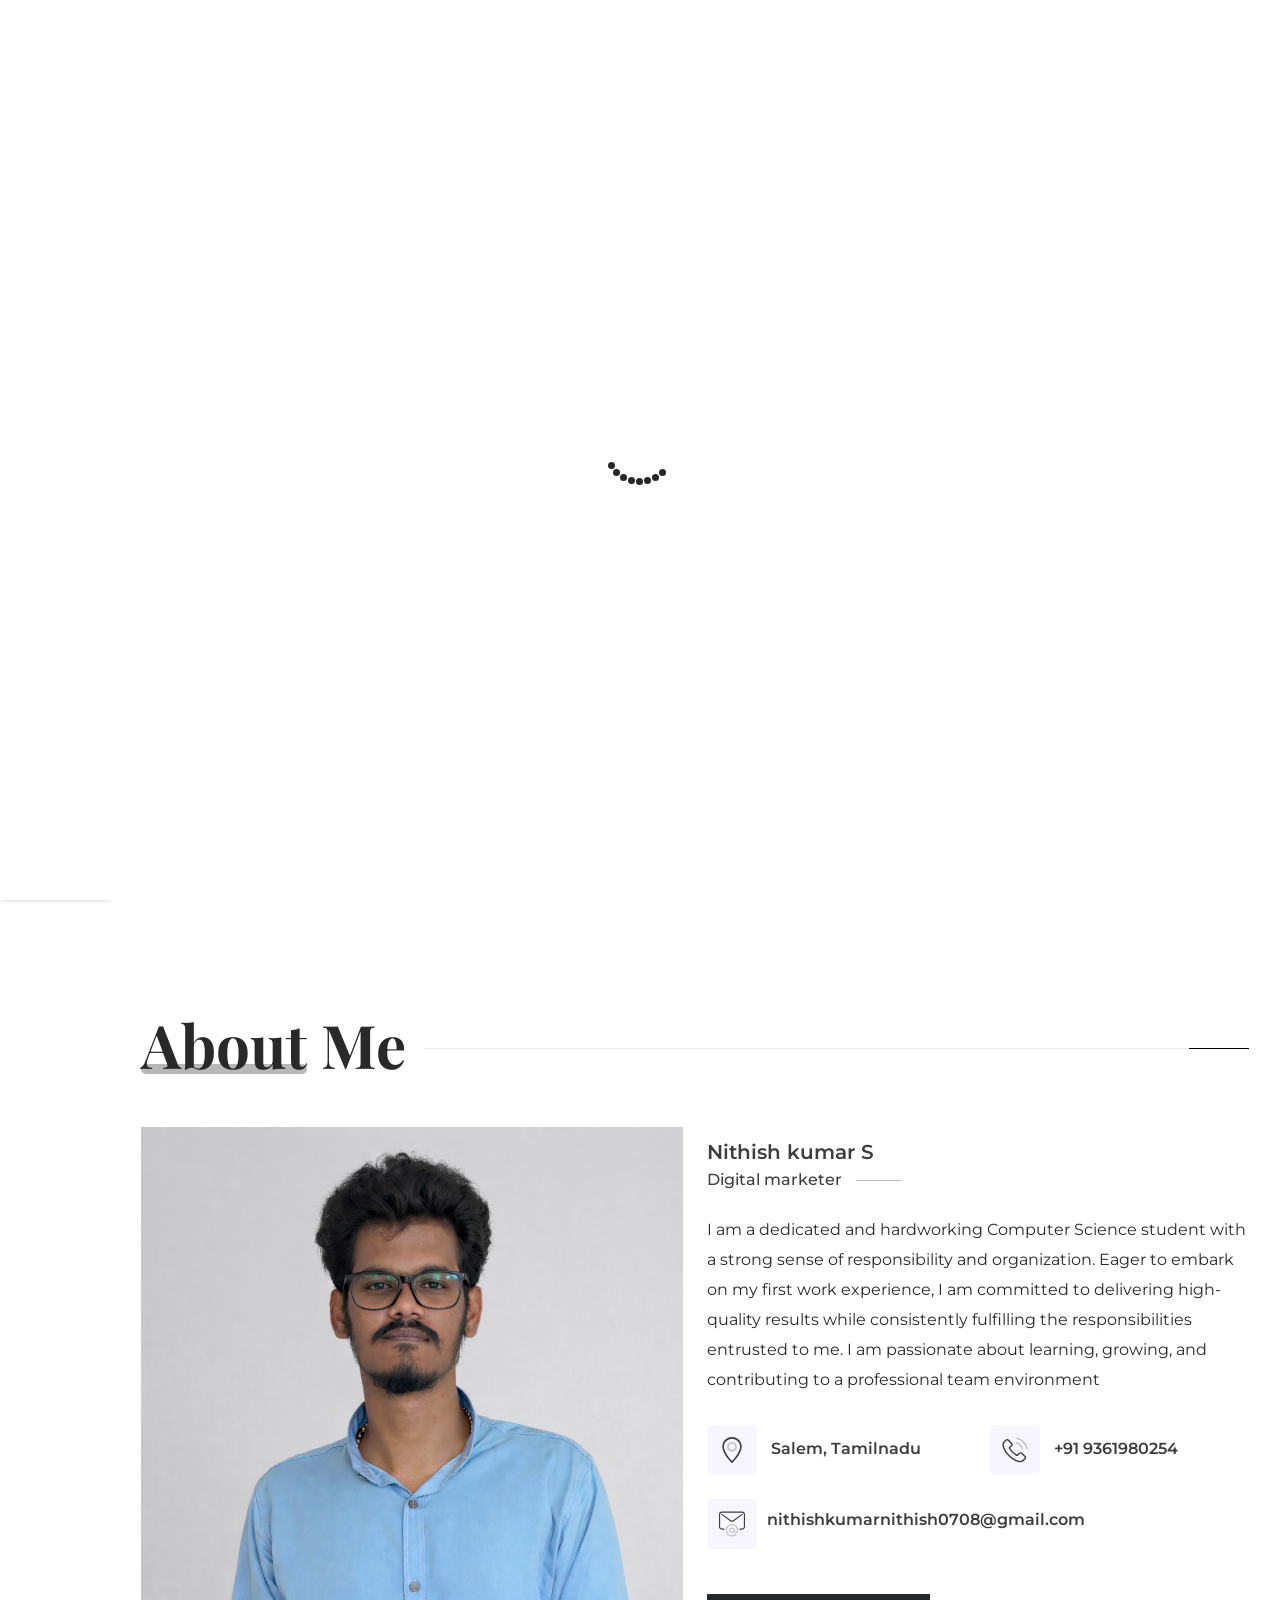
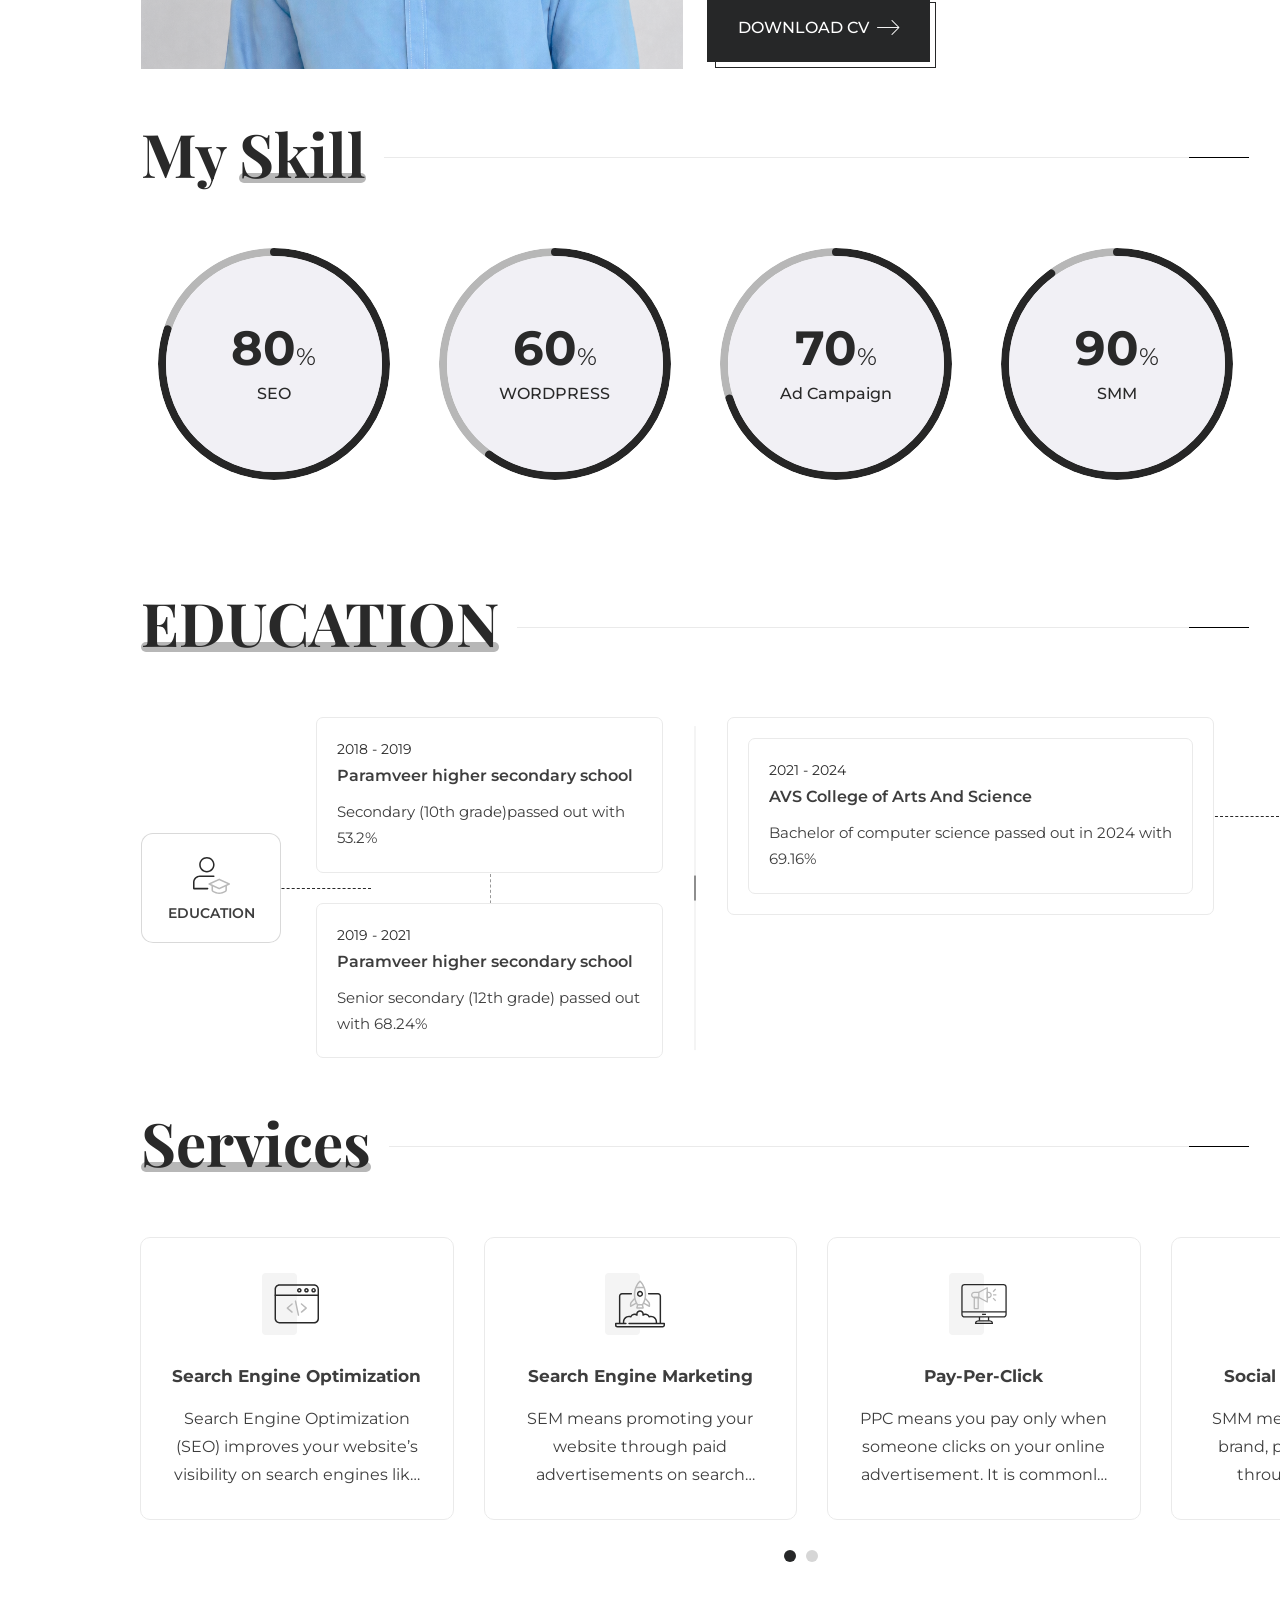
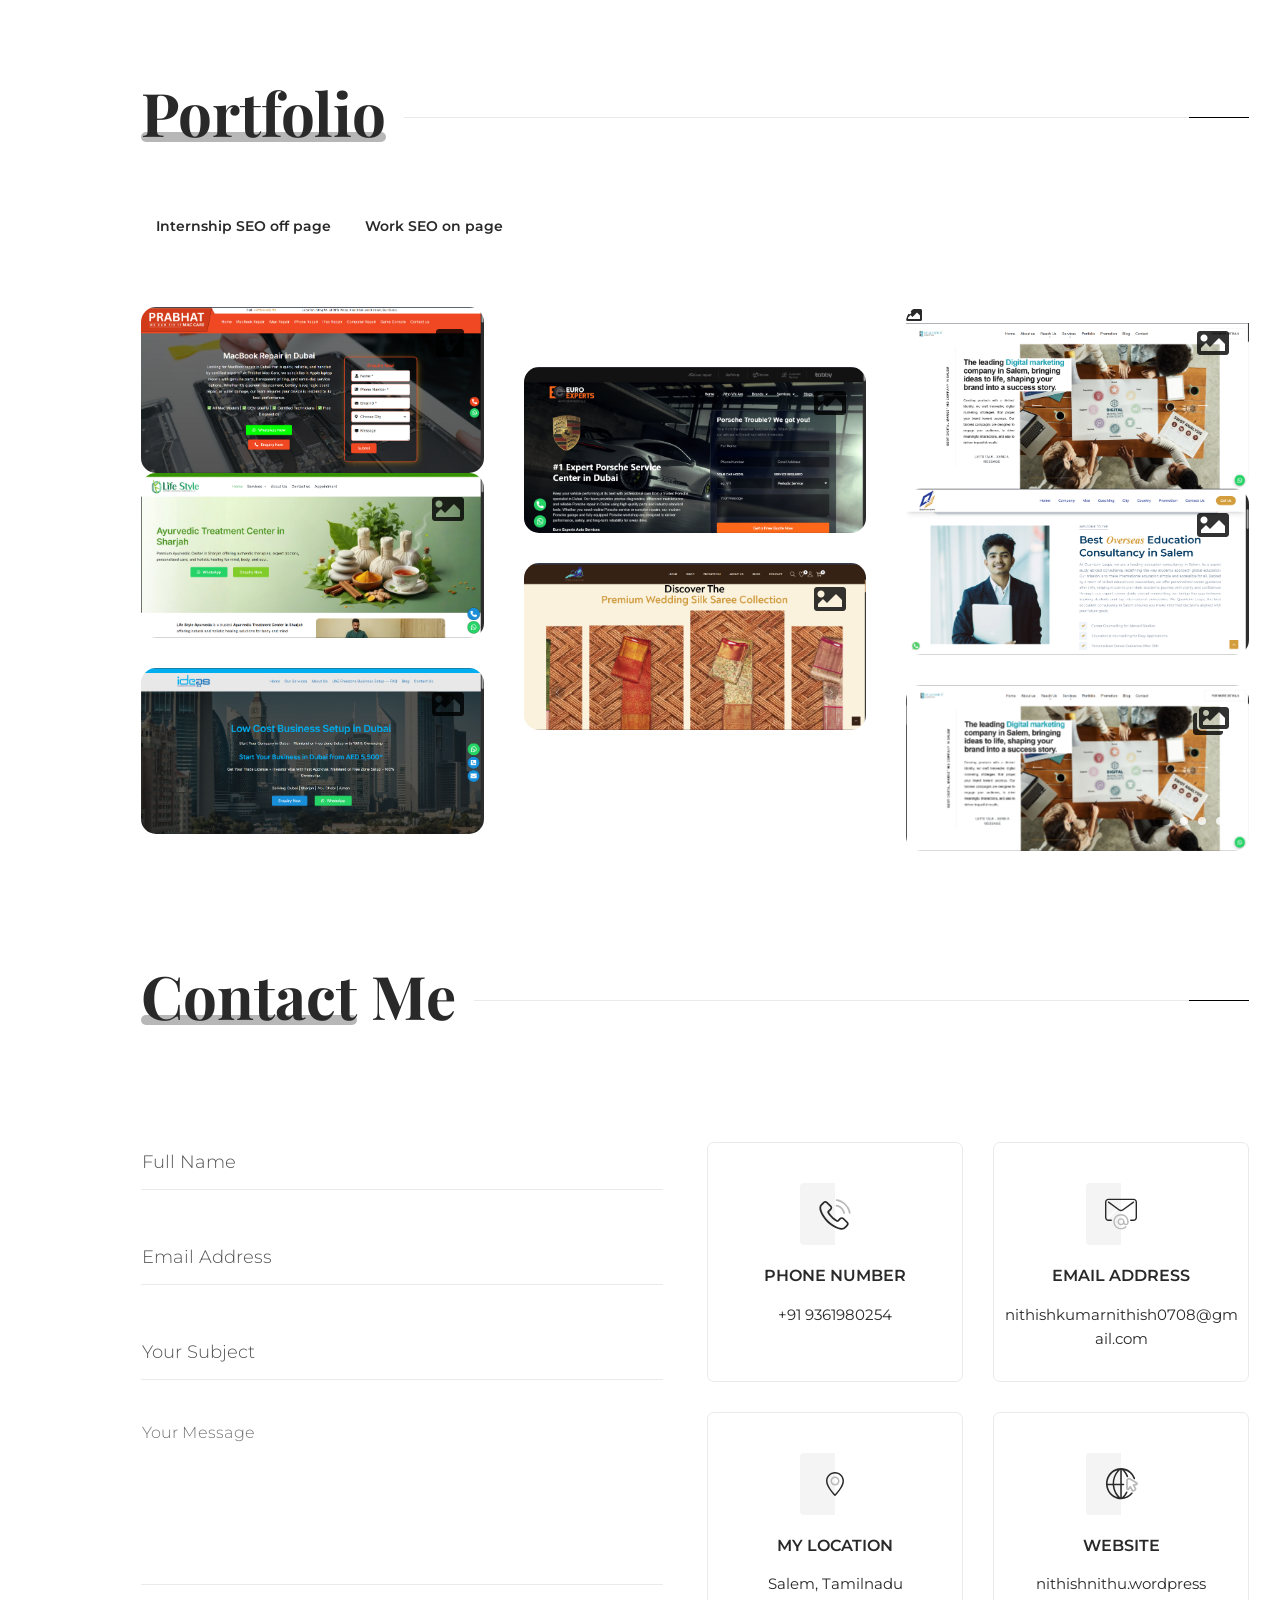
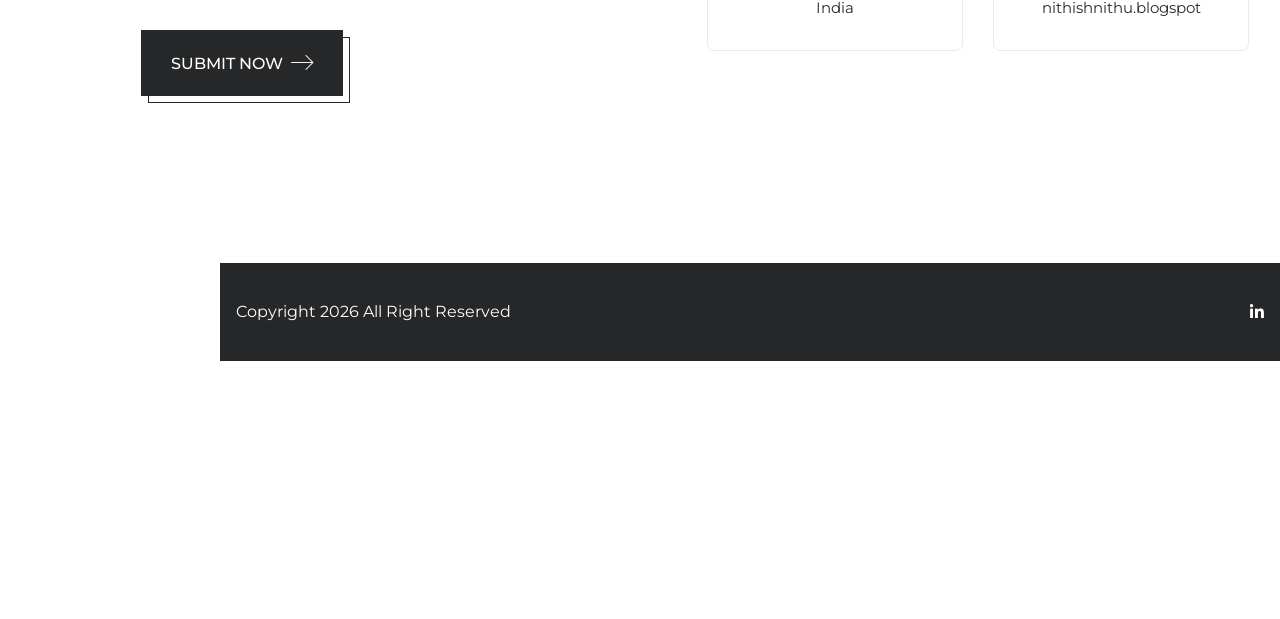
==== index.html @ 8de16a08 "Update index.html" ====
<!DOCTYPE html>
<html lang="en">

<!-- Mirrored from html.themestransmit.com/devboy/index.html by HTTrack Website Copier/3.x [XR&CO'2014], Tue, 31 Mar 2026 08:21:35 GMT -->
<head>
	<!-- Meta Information -->
	<meta charset="utf-8" />

	<meta name="robots" content="index, follow" />

	<meta name="viewport" content="width=device-width, initial-scale=1.0" />

	<meta name="keywords" content="digital marketer, SEO specialist, freelance digital marketing, search engine optimization, SEO expert India, website ranking, Google SEO, keyword research, on-page SEO, off-page SEO, technical SEO, content marketing, social media marketing, PPC ads, online marketing services" />

	<meta name="description" content="Nithish Kumar is a professional digital marketer and SEO specialist helping businesses grow online with effective SEO strategies, keyword research, content marketing, and performance-driven digital campaigns." />
	
	<meta name="author" content="ThemeArray" />

	<!-- Site Title -->
	<title>Nithish Kumar -Portfolio </title>

	<!-- google Font -->
	<link rel="preconnect" href="https://fonts.googleapis.com/" />
	<link rel="preconnect" href="https://fonts.gstatic.com/" crossorigin />
	<link href="https://fonts.googleapis.com/css2?family=Montserrat:wght@400;500;600;700;800;900&amp;family=Playfair+Display:wght@500;600;700&amp;display=swap" rel="stylesheet" />

	<!-- favicon -->
	<link rel="shortcut icon" href="assets/images/favicon.html" />

	<!-- Bootstrap v5.0.2-->
	<link rel="stylesheet" href="assets/css/bootstrap.min.css" />
	<!-- Fontawesome v5.15.3   -->
	<link rel="stylesheet" href="assets/css/fontawesome.min.css" />
	<link rel="stylesheet" href="assets/css/template-icons.css" />
	<!-- Animated Headline -->
	<link rel="stylesheet" href="assets/css/animatedheadline.css" />
	<!-- Simplebar -->
	<link rel="stylesheet" href="assets/css/simplebar.css" />
	<!-- Owl Carousel v2.3.4 -->
	<link rel="stylesheet" href="assets/css/owl.theme.default.min.css" />
	<link rel="stylesheet" href="assets/css/owl.carousel.min.css" />
	<!-- Magnific Popup -->
	<link rel="stylesheet" href="assets/css/magnific-popup.css" />
	<!-- Slick Slider -->
	<link rel="stylesheet" href="assets/css/slick.css" />
	<!-- Main Style Sheet -->
	<link rel="stylesheet" href="assets/css/style.css" />

	<style>
	.service-item {
    position: relative;
    padding: 25px;
    border-radius: 10px;
    overflow: hidden;
}

/* Common line style */
.service-item .line {
    position: absolute;
    background: #000; /* change color if needed */
}

/* Top line */
.service-item .line.top {
    top: 0;
    left: 0;
    height: 2px;
    width: 0;
}

/* Right line */
.service-item .line.right {
    top: 0;
    right: 0;
    width: 2px;
    height: 0;
}

/* Bottom line */
.service-item .line.bottom {
    bottom: 0;
    right: 0;
    height: 2px;
    width: 0;
}

/* Left line */
.service-item .line.left {
    bottom: 0;
    left: 0;
    width: 2px;
    height: 0;
}

.service-item:hover .line {
    background: #ff0000;
}
/* HOVER ANIMATION */
.service-item:hover .top {
    animation: drawTop 0.4s forwards;
}
.service-item:hover .right {
    animation: drawRight 0.4s 0.4s forwards;
}
.service-item:hover .bottom {
    animation: drawBottom 0.4s 0.8s forwards;
}
.service-item:hover .left {
    animation: drawLeft 0.4s 1.2s forwards;
}

/* Keyframes */
@keyframes drawTop {
    to { width: 100%; }
}
@keyframes drawRight {
    to { height: 100%; }
}
@keyframes drawBottom {
    to { width: 100%; }
}
@keyframes drawLeft {
    to { height: 100%; }
}
	</style>
</head>

<body>
	<!--~~~~~~~~~~~~~~~~~~~~~~~~~~~~~~~~~~~~~~~
	Preloader Start
	~~~~~~~~~~~~~~~~~~~~~~~~~~~~~~~~~~~~~~~~-->
	<div class="preloader">
		<div class="preloader-inner">
			<div></div><div></div><div></div><div></div><div></div><div></div><div></div><div></div>
		</div>
	</div>
	<!--~~./ Preloader End ~~-->

	

	<header class="site-header navbar-collapse-toggle" id="navbar">
		<div class="nav-brand">
			<a href="index.html">NK</a>
		</div>
		<!-- /.navbar-brand -->
		<div class="menu nav" data-simplebar>
			<ul class="list-unstyled" id="nav">
				<li>
					<a href="#home" class="nav-link active">
						<svg viewBox="0 0 24 24" fill="#262626">
							<path d="M23.4 10.392C23.3993 10.3914 23.3987 10.3907 23.3982 10.3902L13.6081 0.600404C13.1908 0.182923 12.636 -0.046875 12.0458 -0.046875C11.4557 -0.046875 10.9009 0.182923 10.4834 0.600404L0.69839 10.3852C0.695094 10.3885 0.691615 10.392 0.688502 10.3953C-0.168433 11.2572 -0.166968 12.6555 0.692714 13.5152C1.08548 13.9082 1.60403 14.1356 2.15866 14.1596C2.18136 14.1618 2.20407 14.1629 2.22696 14.1629H2.61697V21.3674C2.61697 22.7932 3.77713 23.9532 5.20298 23.9532H9.03318C9.42155 23.9532 9.73631 23.6382 9.73631 23.25V17.6016C9.73631 16.951 10.2657 16.4218 10.9162 16.4218H13.1754C13.826 16.4218 14.3552 16.951 14.3552 17.6016V23.25C14.3552 23.6382 14.6699 23.9532 15.0583 23.9532H18.8885C20.3145 23.9532 21.4745 22.7932 21.4745 21.3674V14.1629H21.8363C22.4263 14.1629 22.9811 13.9331 23.3987 13.5154C24.2593 12.6544 24.2597 11.2535 23.4 10.392V10.392ZM22.4043 12.5211C22.2525 12.6729 22.0507 12.7566 21.8363 12.7566H20.7714C20.383 12.7566 20.0682 13.0714 20.0682 13.4597V21.3674C20.0682 22.0177 19.5391 22.5469 18.8885 22.5469H15.7614V17.6016C15.7614 16.1758 14.6014 15.0156 13.1754 15.0156H10.9162C9.49021 15.0156 8.33006 16.1758 8.33006 17.6016V22.5469H5.20298C4.55258 22.5469 4.02322 22.0177 4.02322 21.3674V13.4597C4.02322 13.0714 3.70847 12.7566 3.3201 12.7566H2.27347C2.26248 12.7559 2.25168 12.7553 2.24051 12.7552C2.03103 12.7515 1.83456 12.6684 1.68734 12.521C1.37423 12.2079 1.37423 11.6983 1.68734 11.385C1.68753 11.385 1.68753 11.3848 1.68771 11.3846L1.68826 11.3841L11.478 1.59467C11.6296 1.44287 11.8312 1.35938 12.0458 1.35938C12.2602 1.35938 12.4618 1.44287 12.6136 1.59467L22.4012 11.382C22.4027 11.3835 22.4043 11.385 22.4058 11.3864C22.7172 11.7001 22.7167 12.2086 22.4043 12.5211V12.5211Z"/>
						</svg>							
						HOME
					</a>
				</li>
				<li>
					<a href="#about" class="nav-link">
						<svg viewBox="0 0 22 24" fill="#262626">
							<path d="M10.9131 12.9319C10.9379 12.9319 10.9628 12.9319 10.9926 12.9319C11.0026 12.9319 11.0125 12.9319 11.0224 12.9319C11.0373 12.9319 11.0572 12.9319 11.0721 12.9319C12.5283 12.907 13.7062 12.3951 14.576 11.416C16.4894 9.25906 16.1713 5.5614 16.1365 5.20853C16.0123 2.55954 14.7599 1.29219 13.7261 0.700766C12.9558 0.258439 12.0562 0.0198799 11.0523 0H11.0175C11.0125 0 11.0026 0 10.9976 0H10.9678C10.4161 0 9.33264 0.0894595 8.29392 0.680886C7.25022 1.27231 5.97791 2.53966 5.85366 5.20853C5.81887 5.5614 5.50079 9.25906 7.41423 11.416C8.27901 12.3951 9.45689 12.907 10.9131 12.9319ZM7.18064 5.33278C7.18064 5.31787 7.18561 5.30296 7.18561 5.29302C7.34962 1.72955 9.87934 1.34686 10.9628 1.34686H10.9827C10.9926 1.34686 11.0075 1.34686 11.0224 1.34686C12.3643 1.37668 14.6455 1.92338 14.7996 5.29302C14.7996 5.30793 14.7996 5.32284 14.8046 5.33278C14.8096 5.36757 15.1575 8.74715 13.577 10.5264C12.9508 11.2321 12.1158 11.58 11.0175 11.59C11.0075 11.59 11.0026 11.59 10.9926 11.59C10.9827 11.59 10.9777 11.59 10.9678 11.59C9.87437 11.58 9.03444 11.2321 8.4132 10.5264C6.83772 8.75709 7.17567 5.3626 7.18064 5.33278Z" />
							<path d="M21.206 19.0649C21.206 19.0599 21.206 19.0549 21.206 19.0499C21.206 19.0102 21.201 18.9704 21.201 18.9257C21.1712 17.9416 21.1066 15.6405 18.9496 14.905C18.9347 14.9 18.9148 14.895 18.8999 14.8901C16.6585 14.3185 14.7947 13.0263 14.7749 13.0114C14.4717 12.7977 14.0542 12.8723 13.8405 13.1754C13.6268 13.4786 13.7013 13.8961 14.0045 14.1098C14.089 14.1694 16.0671 15.5461 18.5421 16.1823C19.7001 16.5948 19.8293 17.8323 19.8641 18.9655C19.8641 19.0102 19.8641 19.0499 19.8691 19.0897C19.8741 19.537 19.8442 20.2278 19.7647 20.6254C18.9596 21.0827 15.8036 22.6631 11.0026 22.6631C6.22153 22.6631 3.04572 21.0777 2.23561 20.6205C2.15609 20.2229 2.1213 19.532 2.13124 19.0847C2.13124 19.045 2.13621 19.0052 2.13621 18.9605C2.171 17.8273 2.30022 16.5898 3.45823 16.1773C5.93327 15.5411 7.91132 14.1595 7.99581 14.1048C8.29898 13.8911 8.37353 13.4736 8.15982 13.1705C7.94611 12.8673 7.52864 12.7927 7.22547 13.0065C7.20559 13.0214 5.35179 14.3136 3.10039 14.8851C3.08051 14.8901 3.0656 14.895 3.05069 14.9C0.893721 15.6405 0.829111 17.9416 0.799291 18.9207C0.799291 18.9655 0.799291 19.0052 0.794321 19.045C0.794321 19.0499 0.794321 19.0549 0.794321 19.0599C0.789351 19.3183 0.784382 20.6453 1.04779 21.3113C1.09749 21.4405 1.18695 21.5498 1.30623 21.6244C1.45533 21.7238 5.02874 24 11.0076 24C16.9865 24 20.5599 21.7188 20.709 21.6244C20.8233 21.5498 20.9177 21.4405 20.9674 21.3113C21.2159 20.6503 21.211 19.3233 21.206 19.0649Z" />
						</svg>
						ABOUT ME
					</a>
				</li>
				<li>
					<a href="#resume" class="nav-link">
						<svg viewBox="0 0 21 21" fill="#262626">
							<path d="M0 0V21H21V0H0ZM19.7695 1.23047V4.92581H1.23047V1.23047H19.7695ZM1.23047 19.7695V6.15628H19.7695V19.7695H1.23047Z" />
							<path d="M2.46237 2.46292H3.69378V3.69338H2.46237V2.46292Z" />
							<path d="M4.92525 2.46292H6.1567V3.69338H4.92525V2.46292Z" />
							<path d="M7.38833 2.46292H8.61978V3.69338H7.38833V2.46292Z" />
							<path d="M7.98303 12.0081C8.49516 11.5196 8.8152 10.8314 8.8152 10.0695C8.8152 8.59131 7.61266 7.38877 6.1345 7.38877C4.65634 7.38877 3.4538 8.59135 3.4538 10.0695C3.4538 10.8314 3.77385 11.5196 4.28597 12.0081C3.15189 12.6535 2.38534 13.8733 2.38534 15.2689V18.5371H9.88362V15.2689C9.88366 13.8733 9.11712 12.6535 7.98303 12.0081ZM4.68427 10.0694C4.68427 9.26975 5.33482 8.6192 6.1345 8.6192C6.93418 8.6192 7.58473 9.26979 7.58473 10.0694C7.58473 10.8691 6.93418 11.5197 6.1345 11.5197C5.33482 11.5197 4.68427 10.8691 4.68427 10.0694ZM8.65319 17.3066H3.61581V15.2688C3.61581 13.88 4.74571 12.7501 6.1345 12.7501C7.52329 12.7501 8.65315 13.88 8.65315 15.2688L8.65319 17.3066Z" />
							<path d="M11.1157 8.65335H18.5375V9.88382H11.1157V8.65335Z" />
							<path d="M11.1157 11.1162H18.5375V12.3467H11.1157V11.1162Z" />
							<path d="M11.1157 13.5791H18.5375V14.8096H11.1157V13.5791Z" />
							<path d="M11.1157 16.0421H18.5375V17.2725H11.1157V16.0421Z" />
						</svg>							
						EDUCATION
					</a>
				</li>
				<li>
					<a href="#service" class="nav-link">
						<svg viewBox="0 0 23 21" fill="#262626">
							<path d="M22.3304 3.08807C22.329 3.08807 22.3276 3.08789 22.3262 3.08789H16.2168V2.41406C16.2168 1.29944 15.3099 0.392578 14.1953 0.392578H8.80469C7.69006 0.392578 6.7832 1.29944 6.7832 2.41406V3.08789H0.673828C0.29866 3.08789 0 3.39532 0 3.76172V18.5859C0 19.7006 0.90686 20.6074 2.02148 20.6074H20.9785C22.0931 20.6074 23 19.7006 23 18.5859V3.77593C23 3.77505 23 3.77418 23 3.7733C22.9742 3.33075 22.702 3.09052 22.3304 3.08807V3.08807ZM8.13086 2.41406C8.13086 2.04258 8.4332 1.74023 8.80469 1.74023H14.1953C14.5668 1.74023 14.8691 2.04258 14.8691 2.41406V3.08789H8.13086V2.41406ZM21.3912 4.43555L19.2987 10.713C19.2069 10.9887 18.95 11.1738 18.6596 11.1738H14.8691V10.5C14.8691 10.1278 14.5675 9.82617 14.1953 9.82617H8.80469C8.4325 9.82617 8.13086 10.1278 8.13086 10.5V11.1738H4.3404C4.04999 11.1738 3.79309 10.9887 3.70132 10.713L1.60876 4.43555H21.3912ZM13.5215 11.1738V12.5215H9.47852V11.1738H13.5215ZM21.6523 18.5859C21.6523 18.9574 21.35 19.2598 20.9785 19.2598H2.02148C1.65 19.2598 1.34766 18.9574 1.34766 18.5859V7.91401L2.4228 11.1393C2.6983 11.9661 3.46899 12.5215 4.3404 12.5215H8.13086V13.1953C8.13086 13.5675 8.4325 13.8691 8.80469 13.8691H14.1953C14.5675 13.8691 14.8691 13.5675 14.8691 13.1953V12.5215H18.6596C19.531 12.5215 20.3017 11.9661 20.5772 11.1393L21.6523 7.91401V18.5859Z" />
						</svg>							
						SERVICES
					</a>
				</li>
				<li>
					<a href="#portfolio" class="nav-link">
						<svg viewBox="0 0 26 21" fill="#262626" >
							<path d="M25.4797 7.56405C24.9556 6.89484 24.1042 6.49523 23.2021 6.49523H22.2946V5.66202C22.2946 4.13031 20.9276 2.88429 19.2475 2.88429H11.7182C11.3518 2.88429 11.0126 2.70365 10.8329 2.41272L10.2225 1.42364C9.68573 0.554265 8.66813 0.0141602 7.56701 0.0141602H3.04707C1.36693 0.0141602 0 1.25765 0 2.78593V17.6957C0 19.2272 1.36693 20.4732 3.04707 20.4732H18.9539C20.6886 20.4732 22.2327 19.4686 22.7962 17.9732C22.9785 17.4895 22.6963 16.963 22.1656 16.7968C21.6352 16.6306 21.0574 16.8879 20.8751 17.3716C20.5932 18.1191 19.8212 18.6216 18.9539 18.6216H5.9422C5.94538 18.6137 5.94875 18.6061 5.95172 18.5983L9.63773 8.81893C9.74405 8.53649 10.0356 8.34681 10.363 8.34681H23.2021C23.453 8.34681 23.6807 8.45368 23.8263 8.63992C23.9721 8.82598 24.009 9.05689 23.9275 9.27333L22.4537 13.1833C22.2714 13.667 22.5538 14.1938 23.0843 14.3599C23.6149 14.5261 24.1927 14.2686 24.3748 13.7851L25.8487 9.87491C26.1418 9.09721 26.0038 8.23326 25.4797 7.56405V7.56405ZM7.71637 8.21717L4.03037 17.9965C3.88953 18.3703 3.50351 18.6216 3.06989 18.6216H3.04707C2.48709 18.6216 2.03145 18.2063 2.03145 17.6957V2.78593C2.03145 2.27855 2.48709 1.86592 3.04707 1.86592H7.56701C7.93557 1.86592 8.27457 2.04439 8.45211 2.33189L9.06267 3.32079C9.60163 4.19378 10.6192 4.73605 11.7182 4.73605H19.2475C19.8077 4.73605 20.2633 5.15139 20.2633 5.66184V6.49523H10.363C9.1682 6.49523 8.10477 7.18723 7.71637 8.21717V8.21717Z" />
						</svg>							
						PORTFOLIO
					</a>
				</li>
				<li>
					<!-- <a href="#feedback" class="nav-link">
						<svg viewBox="0 0 25 25" fill="#262626" >
							<path d="M22.8027 0.78125H2.19727C0.985693 0.78125 0 1.76694 0 2.97852V17.627C0 18.8385 0.985693 19.8242 2.19727 19.8242H4.44336V23.4863C4.44336 23.7826 4.62183 24.0497 4.89551 24.163C5.16924 24.2763 5.48423 24.2137 5.6937 24.0042L9.87368 19.8242H22.8027C24.0143 19.8242 25 18.8385 25 17.627V2.97852C25 1.76694 24.0143 0.78125 22.8027 0.78125ZM23.5352 17.627C23.5352 18.0308 23.2066 18.3594 22.8027 18.3594H9.57031C9.37607 18.3594 9.18979 18.4366 9.05244 18.5739L5.9082 21.7181V19.0918C5.9082 18.6873 5.58027 18.3594 5.17578 18.3594H2.19727C1.79341 18.3594 1.46484 18.0308 1.46484 17.627V2.97852C1.46484 2.57466 1.79341 2.24609 2.19727 2.24609H22.8027C23.2066 2.24609 23.5352 2.57466 23.5352 2.97852V17.627Z"/>
							<path d="M17.4588 6.28677C16.8444 5.60386 15.9938 5.22778 15.0635 5.22778C14.0441 5.22778 13.1591 5.69233 12.5 6.57212C11.8409 5.69233 10.9559 5.22778 9.93652 5.22778C8.03008 5.22778 6.64062 6.79517 6.64062 8.71235C6.64062 9.70708 7.02563 10.6188 7.85225 11.5817C8.79971 12.6854 10.2726 13.8048 12.0233 15.3054C12.1605 15.4229 12.3302 15.4817 12.5 15.4817C12.6698 15.4817 12.8395 15.4229 12.9767 15.3054C14.7253 13.8066 16.2 12.6858 17.1478 11.5818C17.9744 10.6188 18.3594 9.70708 18.3594 8.71235C18.3594 7.7937 18.0396 6.93227 17.4588 6.28677ZM13.3609 13.0661C13.0817 13.2992 12.7962 13.5375 12.5 13.7877C12.2038 13.5374 11.9183 13.2992 11.6391 13.0661C9.4355 11.2267 8.10547 10.1164 8.10547 8.71235C8.10547 7.56094 8.89268 6.69263 9.93652 6.69263C11.294 6.69263 11.7746 8.28584 11.7956 8.35801C11.8851 8.67261 12.1726 8.88989 12.5 8.88989C12.8285 8.88989 13.1167 8.67124 13.2053 8.35493C13.2099 8.33833 13.6867 6.69263 15.0635 6.69263C16.1073 6.69263 16.8945 7.56094 16.8945 8.71235C16.8945 10.1164 15.5645 11.2267 13.3609 13.0661Z"/>
						</svg>
							
						FEEDBACK
					</a> -->
				</li>
				<!-- <li>
					<a href="#blog" class="nav-link">
						<svg viewBox="0 0 25 26" fill="#262626">
							<path d="M22.0703 0.406006H2.92969C1.31416 0.406006 0 1.758 0 3.42002V20.0976C0 22.3135 1.75228 24.1163 3.90625 24.1163H14.9414C15.4808 24.1163 15.918 23.6665 15.918 23.1116C15.918 22.5567 15.4808 22.1069 14.9414 22.1069H3.90625C2.82936 22.1069 1.95312 21.2055 1.95312 20.0976V6.48427H23.0469V15.7273C23.0469 16.2822 23.484 16.7319 24.0234 16.7319C24.5628 16.7319 25 16.2822 25 15.7273V3.42002C25 1.758 23.6858 0.406006 22.0703 0.406006ZM18.1152 2.41535C18.6537 2.41535 19.0918 2.86608 19.0918 3.42002C19.0918 3.97397 18.6537 4.42469 18.1152 4.42469C17.5768 4.42469 17.1387 3.97397 17.1387 3.42002C17.1387 2.86608 17.5768 2.41535 18.1152 2.41535ZM22.998 3.42002C22.998 3.97397 22.5599 4.42469 22.0215 4.42469C21.483 4.42469 21.0449 3.97397 21.0449 3.42002C21.0449 2.86608 21.483 2.41535 22.0215 2.41535C22.5599 2.41535 22.998 2.86608 22.998 3.42002ZM1.95312 3.42002C1.95312 2.86608 2.39124 2.41535 2.92969 2.41535H15.3536C15.2451 2.7299 15.1855 3.0678 15.1855 3.42002C15.1855 3.79108 15.2514 4.14645 15.3711 4.47493H1.95312V3.42002ZM18.7931 14.4606C18.6794 14.3435 18.5394 14.2569 18.3855 14.2089L14.5416 13.0078C14.2008 12.9012 13.8308 12.994 13.5757 13.2499C13.3209 13.5058 13.2216 13.8841 13.3167 14.2373L14.4085 18.2923C14.4535 18.4593 14.5395 18.6114 14.6585 18.7338L19.9987 24.2381C20.5698 24.8256 21.3202 25.1196 22.0703 25.1196C22.8205 25.1196 23.5706 24.8256 24.1419 24.2381C25.2842 23.0629 25.2842 21.1509 24.1426 19.9765L18.7931 14.4606ZM15.6729 15.4612L17.5835 16.0583L21.1931 19.7801L19.8118 21.2011L16.2222 17.5013L15.6729 15.4612ZM22.7608 22.8173C22.3801 23.2091 21.7606 23.2091 21.3804 22.818L21.1916 22.6234L22.5727 21.2025L22.761 21.3966C23.1417 21.7883 23.1417 22.4256 22.7608 22.8173V22.8173Z" />
						</svg>
						BLOGS
					</a>
				</li> -->
			</ul>
		</div>
		<!-- /.menu -->
		<div class="contact-btn">
			<a href="#contact" class="stretched-link">CONTACT ME</a>
		</div>
		<!-- /.contact-btn -->
	</header>
	<div class="mob-header">
		<div class="d-flex align-items-center">
			<div class="nav-brand">
				<a href="index.html">R</a>
			</div>
			<button class="toggler-menu ms-auto me-2" title="Toggle Menu">
				<span></span>
				<span></span>
				<span></span>
			</button>
		</div>
	</div>
	<div class="mobile-menu">
		<div class="menu-header">
			<div class="hero-img">
				<img
					src="assets/images/hero-img-xs.webp"
					class="img-fluid"
					width="75"
					height="75"
					alt="NITHISH kumar S - Personal Portfolio"
				/>
			</div>
			<h3>I'm Nithish kumar s</h3>
			<p class="ah-headline clip">
				<span class="ah-words-wrapper">
					<b class="is-visible">I am a Digital marketer</b>
				</span>
			</p>
			<div class="close-menu"></div>
		</div>
		<!-- /.menu-header -->
	</div>

	<div class="main">
		<!-- Hero Banner -->
		<div class="hero-banner" id="home">
			<div class="container">
				<div class="content-inner">
					<h2 class="hero-subtitle">
						Hello
					</h2>
					<h1 class="hero-title">
						I'm
						<span class="bottom-border">Nithish kumar S </span>
					</h1>
					<p class="ah-headline clip">
						<span class="ah-words-wrapper">
							<b class="is-visible"> Digital marketing </b>
							<b>SEO Specialist </b>
						</span>
					</p>
					<!-- <ul class="buttons">
						<li>
							<a href="assets/images/Nithishkumar-S-Resume.pdf" class="theme-btn">
								DOWNLOAD CV 
								<span class="icon-arrow-right"></span>
							</a>
						</li>
					</ul> -->
					<div class="hero-img">
						<img
							src="assets/images/hero-img.webp"
							class="dark img-fluid"
							alt="nithish-kumar-S"
						/>
						<img
  src="assets/images/nithishkumar.png"
  class="light img-fluid"
  alt="nithish"
  style="width: 400px; height: auto;"
/>
					</div>
				</div>
				<div class="animated-bg-line">
					<div class="line-item"></div>
					<div class="line-item"></div>
					<div class="line-item"></div>
					<div class="line-item"></div>
					<div class="line-item"></div>
				</div>
			</div>
			<div class="sticky-social-media">
				<ul>
					<li>
						<a
							target="_blank"
							rel="noreferrer"
							href="www.linkedin.com/in/nithish-kumar-s-288506347"
							>LINKEDIN PROFILE</a
						>
					</li>
					
				</ul>
			</div>
		</div>
		<!-- /.hero-banner -->

		<!-- About Me -->
		<div class="about" data-title="About" id="about">
			<div class="container">
				<div class="section-title">
					<h2 class="title">
						<span>About</span>
						Me
					</h2>
				</div>
				<div class="row align-items-end">
					<div class="col-lg-6">
						<div class="about-thumbnail-area">
							<img
								src="assets/images/NITHISH.png"
								class="about-thumb dark img-fluid"
								width="325"
								height="380"
								alt="Nithish- Personal Portfolio"
							/>
							<img
								src="assets/images/NITHISH-2.jpg.PNG"
								class="about-thumb light img-fluid"
								width="325"
								height="380"
								alt="NITHISH-photo"
							/>
						</div>
					</div>
					<div class="col-lg-6">
						<div class="details">
							<h3 class="name">Nithish kumar S </h3>
							<h4 class="designation">
								Digital marketer <span class="line"></span>
							</h4>
							<p class="bio">
								I am a dedicated and hardworking Computer Science student
with a strong sense of responsibility and organization. Eager to
embark on my first work experience, I am committed to
delivering high-quality results while consistently fulfilling the
responsibilities entrusted to me. I am passionate about learning,
growing, and contributing to a professional team environment

							</p>
							<ul class="info">
								<li>
									<svg width="18" height="24" viewBox="0 0 18 24" >
										<path d="M9 0C4.0365 0 0 4.0365 0 9C0 15.2385 8.124 23.4345 8.469 23.781C8.616 23.9265 8.808 24 9 24C9.192 24 9.384 23.9265 9.531 23.781C9.876 23.4345 18 15.2385 18 9C18 4.0365 13.9635 0 9 0ZM9 22.1655C7.209 20.2485 1.5 13.7655 1.5 9C1.5 4.8645 4.8645 1.5 9 1.5C13.1355 1.5 16.5 4.8645 16.5 9C16.5 13.761 10.791 20.2485 9 22.1655Z" fill="#292929"/>
										<path d="M9 4.5C6.519 4.5 4.5 6.519 4.5 9C4.5 11.481 6.519 13.5 9 13.5C11.481 13.5 13.5 11.481 13.5 9C13.5 6.519 11.481 4.5 9 4.5ZM9 12C7.3455 12 6 10.6545 6 9C6 7.3455 7.3455 6 9 6C10.6545 6 12 7.3455 12 9C12 10.6545 10.6545 12 9 12Z" fill="#B9B9B9"/>
									</svg>										
									Salem, Tamilnadu
								</li>
								<li>
									<svg width="32" height="31" viewBox="0 0 32 31" fill="none" xmlns="http://www.w3.org/2000/svg">
										<path d="M25.0801 19.127C24.4397 18.4798 23.6673 18.1338 22.8487 18.1338C22.0367 18.1338 21.2577 18.4734 20.5909 19.1206L18.5047 21.139C18.333 21.0493 18.1614 20.966 17.9963 20.8827C17.7587 20.7674 17.5342 20.6584 17.3428 20.5431C15.3886 19.3385 13.6127 17.7686 11.9094 15.7373C11.0842 14.7249 10.5296 13.8727 10.1269 13.0077C10.6683 12.5271 11.17 12.0273 11.6586 11.5467C11.8434 11.3673 12.0283 11.1815 12.2131 11.0021C13.5995 9.65646 13.5995 7.91357 12.2131 6.56796L10.4108 4.81866C10.2062 4.62002 9.99489 4.41498 9.79684 4.20993C9.40072 3.81265 8.98481 3.40256 8.55569 3.0181C7.91531 2.40296 7.14949 2.07617 6.34407 2.07617C5.53864 2.07617 4.75962 2.40296 4.09944 3.0181C4.09284 3.02451 4.09284 3.02451 4.08623 3.03092L1.8416 5.22875C0.996566 6.04893 0.514631 7.04853 0.409002 8.20832C0.250557 10.0794 0.818316 11.8223 1.25404 12.9628C2.32354 15.763 3.92119 18.3581 6.30446 21.139C9.19607 24.4902 12.6752 27.1366 16.6496 29.0012C18.168 29.6997 20.1948 30.5263 22.4592 30.6672C22.5978 30.6736 22.7431 30.6801 22.8751 30.6801C24.4001 30.6801 25.6809 30.1482 26.6844 29.0909C26.691 29.0781 26.7042 29.0717 26.7108 29.0589C27.0541 28.6552 27.4502 28.29 27.8661 27.8991C28.15 27.6364 28.4405 27.3609 28.7243 27.0725C29.3779 26.4125 29.7212 25.6436 29.7212 24.8555C29.7212 24.0609 29.3713 23.2984 28.7045 22.6576L25.0801 19.127ZM27.4436 25.8743C27.437 25.8743 27.437 25.8807 27.4436 25.8743C27.1861 26.1434 26.922 26.3869 26.6382 26.656C26.209 27.0533 25.7733 27.4698 25.364 27.9376C24.6972 28.6296 23.9116 28.9564 22.8817 28.9564C22.7827 28.9564 22.677 28.9564 22.578 28.95C20.6173 28.8282 18.7952 28.0849 17.4286 27.4506C13.6919 25.6949 10.4108 23.2023 7.68424 20.0433C5.43301 17.4097 3.92779 14.9748 2.93091 12.3605C2.31694 10.765 2.09247 9.5219 2.1915 8.34929C2.25752 7.59959 2.5546 6.97805 3.10256 6.44621L5.35379 4.26119C5.67728 3.96644 6.02058 3.80625 6.35727 3.80625C6.77319 3.80625 7.10988 4.04974 7.32114 4.25478C7.32774 4.26119 7.33434 4.2676 7.34095 4.27401C7.74366 4.63924 8.12657 5.0173 8.52928 5.42098C8.73394 5.62603 8.9452 5.83107 9.15646 6.04253L10.9588 7.79182C11.6586 8.47104 11.6586 9.09899 10.9588 9.7782C10.7673 9.96403 10.5825 10.1498 10.391 10.3293C9.83645 10.8803 9.3083 11.3929 8.73394 11.8927C8.72073 11.9056 8.70753 11.912 8.70093 11.9248C8.13317 12.4758 8.2388 13.0141 8.35763 13.3793C8.36423 13.3985 8.37084 13.4178 8.37744 13.437C8.84617 14.5391 9.50635 15.5772 10.5098 16.8138L10.5164 16.8202C12.3385 18.9989 14.2597 20.6969 16.3789 21.9976C16.6496 22.1642 16.9268 22.2988 17.1909 22.427C17.4286 22.5423 17.653 22.6512 17.8445 22.7666C17.8709 22.7794 17.8973 22.7986 17.9237 22.8114C18.1482 22.9204 18.3594 22.9716 18.5773 22.9716C19.1253 22.9716 19.4685 22.6384 19.5808 22.5295L21.8386 20.3381C22.0631 20.1202 22.4196 19.8575 22.8355 19.8575C23.2448 19.8575 23.5815 20.1074 23.7862 20.3252C23.7928 20.3317 23.7928 20.3317 23.7994 20.3381L27.437 23.8687C28.117 24.5223 28.117 25.1951 27.4436 25.8743Z" fill="#292929"/>
										<path d="M17.2639 7.54183C18.9936 7.82377 20.5648 8.61832 21.8192 9.83578C23.0735 11.0532 23.8855 12.5783 24.1826 14.2571C24.2552 14.68 24.6315 14.9747 25.0607 14.9747C25.1135 14.9747 25.1597 14.9683 25.2125 14.9619C25.701 14.885 26.0245 14.4365 25.9453 13.9623C25.5888 11.9311 24.5985 10.0793 23.0867 8.61191C21.5749 7.14455 19.667 6.1834 17.5742 5.83739C17.0856 5.76049 16.6301 6.07447 16.5443 6.54223C16.4585 7.00999 16.7753 7.46494 17.2639 7.54183Z" fill="#B9B9B9"/>
										<path d="M31.6026 13.7125C31.015 10.3677 29.391 7.32403 26.8955 4.90193C24.4 2.47983 21.2641 0.90354 17.8179 0.333256C17.336 0.249956 16.8805 0.57034 16.7946 1.0381C16.7154 1.51227 17.0389 1.9544 17.5274 2.0377C20.6039 2.54391 23.4097 3.96 25.6411 6.11939C27.8725 8.28519 29.325 11.0085 29.8465 13.9944C29.9191 14.4173 30.2954 14.7121 30.7245 14.7121C30.7774 14.7121 30.8236 14.7057 30.8764 14.6993C31.3583 14.6288 31.6884 14.1803 31.6026 13.7125Z" fill="#B9B9B9"/>
									</svg>										
									+91 9361980254
								</li>
								<li>
									<svg width="32" height="32" viewBox="0 0 32 32" fill="none" xmlns="http://www.w3.org/2000/svg">
										<path d="M28.5222 0.695679H3.47873C1.56153 0.695679 0.000488281 2.25672 0.000488281 4.17392V19.4783C0.000488281 21.3955 1.56153 22.9565 3.47873 22.9565H6.26135C6.64535 22.9565 6.95703 22.6448 6.95703 22.2608C6.95703 21.8768 6.64535 21.5652 6.26135 21.5652H3.47873C2.3281 21.5652 1.39177 20.6288 1.39177 19.4782V4.17392C1.39177 3.02329 2.3281 2.08696 3.47873 2.08696H28.5222C29.6728 2.08696 30.6091 3.02329 30.6091 4.17392V19.4783C30.6091 20.6289 29.6728 21.5652 28.5222 21.5652H25.7396C25.3556 21.5652 25.0439 21.8769 25.0439 22.2609C25.0439 22.6449 25.3556 22.9566 25.7396 22.9566H28.5222C30.4394 22.9566 32.0004 21.3955 32.0004 19.4783V4.17392C32.0005 2.25672 30.4394 0.695679 28.5222 0.695679Z" fill="#292929"/>
										<path d="M29.0873 3.76627C28.8619 3.45459 28.4279 3.38363 28.1162 3.61046L17.3058 11.417C16.5141 11.9889 15.4887 11.9889 14.6971 11.417L3.88664 3.61046C3.57359 3.3837 3.13951 3.45466 2.91548 3.76627C2.69009 4.07794 2.75968 4.51339 3.07129 4.73742L13.8817 12.544C14.5148 13.0018 15.2577 13.2313 16.0007 13.2313C16.7436 13.2313 17.4866 13.0031 18.121 12.544L28.9315 4.73742C29.2418 4.51339 29.3127 4.07794 29.0873 3.76627Z" fill="#292929"/>
										<path d="M10.9269 12.0306C10.6556 11.7593 10.2145 11.7593 9.94322 12.0306L2.98668 18.9872C2.71538 19.2585 2.71538 19.6995 2.98668 19.9708C3.12305 20.1058 3.30109 20.174 3.4792 20.174C3.65731 20.174 3.83535 20.1058 3.97035 19.9708L10.9269 13.0143C11.1982 12.743 11.1982 12.3019 10.9269 12.0306Z" fill="white"/>
										<path d="M29.0133 18.9872L22.0568 12.0306C21.7855 11.7593 21.3444 11.7593 21.0731 12.0306C20.8018 12.3019 20.8018 12.743 21.0731 13.0143L28.0296 19.9708C28.166 20.1058 28.3441 20.174 28.5222 20.174C28.7003 20.174 28.8783 20.1058 29.0133 19.9708C29.2846 19.6995 29.2846 19.2585 29.0133 18.9872Z" fill="white"/>
										<path d="M16.0008 16C11.781 16 8.34863 19.4324 8.34863 23.6522C8.34863 27.872 11.781 31.3044 16.0008 31.3044C17.9987 31.3044 19.8881 30.5405 21.3211 29.152C21.598 28.8849 21.605 28.4438 21.3378 28.1683C21.0707 27.8915 20.6311 27.8873 20.3542 28.1516C19.1813 29.2883 17.6342 29.913 16.0008 29.913C12.549 29.913 9.73991 27.104 9.73991 23.6521C9.73991 20.2003 12.549 17.3913 16.0008 17.3913C19.4526 17.3913 22.2617 20.2003 22.2617 23.6521C22.2617 24.0361 22.5733 24.3478 22.9573 24.3478C23.3413 24.3478 23.653 24.0361 23.653 23.6521C23.653 19.4324 20.2206 16 16.0008 16Z" fill="#B9B9B9"/>
										<path d="M16.0007 20.1738C14.0835 20.1738 12.5225 21.7349 12.5225 23.6521C12.5225 25.5693 14.0835 27.1304 16.0007 27.1304C17.9179 27.1304 19.4789 25.5693 19.4789 23.6521C19.4789 21.7349 17.9179 20.1738 16.0007 20.1738ZM16.0007 25.7391C14.8501 25.7391 13.9137 24.8028 13.9137 23.6521C13.9137 22.5015 14.8501 21.5652 16.0007 21.5652C17.1513 21.5652 18.0876 22.5015 18.0876 23.6521C18.0876 24.8027 17.1513 25.7391 16.0007 25.7391Z" fill="#B9B9B9"/>
										<path d="M22.957 22.9565C22.573 22.9565 22.2613 23.2682 22.2613 23.6522C22.2613 25.2133 21.9107 25.7392 20.87 25.7392C19.9462 25.7392 19.4787 25.0366 19.4787 23.6522C19.4787 23.2682 19.1671 22.9565 18.7831 22.9565C18.3991 22.9565 18.0874 23.2682 18.0874 23.6522C18.0874 25.8296 19.1281 27.1305 20.87 27.1305C23.6527 27.1305 23.6527 24.512 23.6527 23.6522C23.6527 23.2682 23.341 22.9565 22.957 22.9565Z" fill="#B9B9B9"/>
									</svg><span style="position: absolute;margin-top: 9px;">nithishkumarnithish0708@gmail.com </span>
									</li>
							</ul>
							<a href="assets/images/Nithishkumar-S-Resume.pdf" 
   class="theme-btn" 
   download="assets/images/Nithishkumar-Resume.pdf">
   
   DOWNLOAD CV 
   <span class="icon-arrow-right"></span>
</a>
						</div>
					</div>
				</div>

			<!-- /	<div class="funfacts">
					<div class="column">
						<div class="funfacts-item">
							<div class="icon">
								<svg width="37" height="33" viewBox="0 0 37 33">
									<path d="M36.5869 9.65036L18.8577 0.400357C18.6342 0.283214 18.3675 0.283214 18.1439 0.400357L0.414805 9.65036C0.160357 9.78296 0 10.045 0 10.3333C0 10.6216 0.160357 10.8837 0.414732 11.0163L18.1439 20.2663C18.2549 20.3249 18.3782 20.3542 18.5 20.3542C18.6218 20.3542 18.7451 20.3249 18.8561 20.2663L36.5853 11.0163C36.8396 10.8837 37 10.6217 37 10.3333C37 10.045 36.8396 9.78296 36.5869 9.65036ZM18.5 18.7154L2.43738 10.3333L18.5 1.95125L34.5626 10.3333L18.5 18.7154Z" fill="#292929"/>
									<path d="M36.5869 15.8154L34.0092 14.471C33.6331 14.2783 33.1659 14.4202 32.9686 14.7979C32.7712 15.1756 32.9177 15.6412 33.2954 15.8385L34.5626 16.4999L18.5 24.8819L2.43738 16.4999L3.70614 15.84C4.08388 15.6427 4.23029 15.1771 4.033 14.7994C3.83564 14.4202 3.36852 14.2799 2.99238 14.4726L0.414732 15.8169C0.160357 15.9495 0 16.2116 0 16.4999C0 16.7882 0.160357 17.0503 0.414732 17.1829L18.1439 26.4329C18.2549 26.4915 18.3782 26.5207 18.5 26.5207C18.6218 26.5207 18.7451 26.4915 18.8561 26.4329L36.5853 17.1829C36.8396 17.0503 37 16.7882 37 16.4999C37 16.2116 36.8396 15.9495 36.5869 15.8154Z" fill="#B9B9B9"/>
									<path d="M36.5869 21.9819L34.0092 20.6375C33.6331 20.4448 33.1659 20.5867 32.9686 20.9644C32.7712 21.3421 32.9177 21.8077 33.2954 22.005L34.5627 22.6664L18.5 31.0485L2.43738 22.6664L3.70614 22.0065C4.08388 21.8092 4.23029 21.3437 4.033 20.9659C3.83564 20.5882 3.36852 20.4448 2.99238 20.6391L0.414732 21.9835C0.160357 22.116 0 22.3781 0 22.6664C0 22.9547 0.160357 23.2168 0.414732 23.3494L18.1439 32.5994C18.2549 32.658 18.3782 32.6873 18.5 32.6873C18.6218 32.6873 18.7451 32.658 18.8561 32.5994L36.5853 23.3494C36.8396 23.2168 37 22.9547 37 22.6664C37 22.3781 36.8396 22.116 36.5869 21.9819Z" fill="#292929"/>
								</svg>
							</div>
							<h5 class="counter">356</h5>
							<p>PROJECTS DONE</p>
						</div>
					</div>
					<div class="column">
						<div class="funfacts-item">
							<div class="icon">
								<svg width="39" height="33" viewBox="0 0 39 33" fill="none" xmlns="http://www.w3.org/2000/svg">
									<path d="M19.4407 16.1997C21.9943 14.7381 23.7391 12.0165 23.7391 8.86939C23.7391 4.19448 19.9358 0.391113 15.2609 0.391113C10.5859 0.391113 6.78258 4.19448 6.78258 8.86939C6.78258 12.0165 8.5274 14.7381 11.0811 16.1997C4.69359 17.8767 0 23.2774 0 29.6784V31.7607C0 32.2287 0.379852 32.6085 0.847852 32.6085C1.31585 32.6085 1.6957 32.2287 1.6957 31.7607V29.6784C1.69562 22.8806 7.78137 17.3477 15.2609 17.3477C22.7403 17.3477 28.8261 22.8806 28.8261 29.6784V31.7607C28.8261 32.2287 29.2059 32.6085 29.6739 32.6085C30.1419 32.6085 30.5218 32.2287 30.5218 31.7607V29.6784C30.5217 23.2774 25.8281 17.875 19.4407 16.1997ZM8.47828 8.86939C8.47828 5.12881 11.5203 2.08682 15.2609 2.08682C19.0014 2.08682 22.0434 5.12881 22.0434 8.86939C22.0434 12.61 19.0014 15.652 15.2609 15.652C11.5203 15.652 8.47828 12.6101 8.47828 8.86939Z" fill="#292929"/>
									<path d="M30.8576 16.222C32.6956 15.0062 33.9131 12.9273 33.9131 10.5653C33.9131 6.82471 30.8711 3.78271 27.1306 3.78271C26.6626 3.78271 26.2827 4.16257 26.2827 4.63057C26.2827 5.09857 26.6626 5.47842 27.1306 5.47842C29.9351 5.47842 32.2175 7.76079 32.2175 10.5654C32.2175 13.37 29.9351 15.6523 27.1306 15.6523C26.6626 15.6523 26.2827 16.0322 26.2827 16.5002C26.2827 16.9682 26.6625 17.3479 27.1305 17.3479C32.7414 17.3479 37.3044 21.565 37.3044 26.7502V28.3695C37.3044 28.8375 37.6842 29.2174 38.1522 29.2174C38.6202 29.2174 39.0001 28.8375 39.0001 28.3695V26.7502C39.0001 21.8498 35.5817 17.687 30.8576 16.222Z" fill="#B9B9B9"/>
								</svg>									
							</div>
							<h5 class="counter">598</h5>
							<p>HAPPY CUSTOMERS</p>
						</div>
					</div>
					<div class="column">
						<div class="funfacts-item">
							<div class="icon">
								<svg width="35" height="35" viewBox="0 0 35 35" fill="none" xmlns="http://www.w3.org/2000/svg">
									<path d="M17.5008 0C7.85139 0 0.000976562 7.85025 0.000976562 17.4995C0.000976562 27.1494 7.85139 35 17.5008 35C27.1501 35 35.0003 27.1493 35.0003 17.4995C35.0003 7.85025 27.1501 0 17.5008 0ZM17.5008 32.4914C9.23464 32.4914 2.50958 25.766 2.50958 17.4995C2.50958 9.23349 9.23464 2.5086 17.5008 2.5086C25.7668 2.5086 32.4917 9.23349 32.4917 17.4995C32.4917 25.766 25.7668 32.4914 17.5008 32.4914Z" fill="#292929"/>
									<path d="M26.4986 17.2067H18.2747V8.21719C18.2747 7.52448 17.7133 6.96289 17.0204 6.96289C16.3277 6.96289 15.7661 7.52448 15.7661 8.21719V18.461C15.7661 19.1537 16.3277 19.7153 17.0204 19.7153H26.4986C27.1915 19.7153 27.7529 19.1537 27.7529 18.461C27.7529 17.7683 27.1913 17.2067 26.4986 17.2067Z" fill="#B9B9B9"/>
								</svg>
							</div>
							<h5 class="counter">2584</h5>
							<p>WORKING HOURS</p>
						</div>
					</div>
					<div class="column">
						<div class="funfacts-item">
							<div class="icon">
								<svg width="29" height="35" viewBox="0 0 29 35" fill="none" xmlns="http://www.w3.org/2000/svg">
									<path d="M15.9223 30.8984H13.0776C12.7001 30.8984 12.394 31.2046 12.394 31.582C12.394 31.9595 12.7001 32.2656 13.0776 32.2656H15.9223C16.2998 32.2656 16.6059 31.9595 16.6059 31.582C16.6059 31.2046 16.2998 30.8984 15.9223 30.8984Z" fill="#B9B9B9" />
									<path d="M28.1719 5.46882H24.0703V3.98398C24.8659 3.7018 25.4375 2.94198 25.4375 2.05078C25.4375 0.91998 24.5175 0 23.3867 0H5.61328C4.48248 0 3.5625 0.91998 3.5625 2.05085C3.5625 2.94198 4.13405 3.7018 4.92969 3.98398V5.46882H0.828125C0.450576 5.46882 0.144531 5.77493 0.144531 6.15241V10.9376C0.144531 13.953 2.59781 16.4063 5.61328 16.4063H6.19126C6.32265 16.6353 6.46306 16.8602 6.6142 17.0796C7.58183 18.4841 8.88776 19.5946 10.4129 20.3193C10.4037 20.398 10.3984 20.478 10.3984 20.5592C10.3984 21.517 11.0586 22.3234 11.9477 22.5477C11.1263 25.2845 9.66658 28.1641 7.9375 28.1641H6.29688C5.95214 28.1641 5.66134 28.4208 5.61855 28.7629L4.93495 34.2316C4.91062 34.4262 4.97104 34.6218 5.10079 34.7688C5.23054 34.9158 5.41723 35 5.61328 35H23.3867C23.5828 35 23.7695 34.9159 23.8992 34.7688C24.029 34.6218 24.0894 34.4261 24.065 34.2316L23.3815 28.7629C23.3387 28.4208 23.0479 28.1641 22.7031 28.1641H21.0625C20.016 28.1641 19.1318 27.0652 18.5743 26.1432C17.8579 24.9586 17.3576 23.5631 17.0525 22.5476C17.9416 22.3232 18.6016 21.5169 18.6016 20.5592C18.6016 20.4779 18.5963 20.398 18.5871 20.3192C20.1125 19.5945 21.4186 18.4837 22.3863 17.0789C22.5372 16.8597 22.6775 16.6351 22.8087 16.4063H23.3867C26.4022 16.4063 28.8555 13.953 28.8555 10.9376V6.15241C28.8555 5.77493 28.5494 5.46882 28.1719 5.46882V5.46882ZM1.51172 10.9376V6.83601H4.92969V11.6724C4.92969 12.8332 5.14023 13.9689 5.54472 15.0374C3.3147 15.0005 1.51172 13.1762 1.51172 10.9376ZM22.6123 33.6328H6.38766L6.90035 29.5312H22.0996L22.6123 33.6328ZM18.3676 28.1641H10.6324C10.9646 27.8 11.2849 27.3639 11.5925 26.8559C12.4663 25.4128 13.0399 23.7126 13.3536 22.6099H15.6465C15.9604 23.7138 16.5329 25.4097 17.4044 26.8507C17.713 27.361 18.0343 27.7988 18.3676 28.1641V28.1641ZM16.5508 21.2427H12.4492C12.0723 21.2427 11.7656 20.9361 11.7656 20.5592C11.7656 20.1822 12.0723 19.8756 12.4492 19.8756H16.5508C16.9277 19.8756 17.2344 20.1822 17.2344 20.5592C17.2344 20.9361 16.9277 21.2427 16.5508 21.2427ZM17.9828 19.093C17.6129 18.7317 17.1075 18.5084 16.5508 18.5084H12.4492C11.8925 18.5084 11.3872 18.7317 11.0172 19.093C8.1352 17.736 6.29688 14.8723 6.29688 11.6724V4.10156H11.4236C11.8012 4.10156 12.1072 3.79545 12.1072 3.41797C12.1072 3.04049 11.8012 2.73438 11.4236 2.73438H5.61328C5.23635 2.73438 4.92969 2.42771 4.92969 2.05078C4.92969 1.67385 5.23635 1.36719 5.61328 1.36719H23.3867C23.7637 1.36719 24.0703 1.67385 24.0703 2.05085C24.0703 2.42778 23.7637 2.73438 23.3867 2.73438H17.576C17.1984 2.73438 16.8924 3.04049 16.8924 3.41797C16.8924 3.79545 17.1984 4.10156 17.576 4.10156H22.7031V11.6724C22.7031 14.8722 20.8647 17.736 17.9828 19.093ZM27.4883 10.9376C27.4883 13.1762 25.6853 15.0005 23.4553 15.0374C23.8598 13.969 24.0703 12.8332 24.0703 11.6724V6.83601H27.4883V10.9376Z" fill="#292929" class="white"/>
									<path d="M17.9924 8.91384L16.4593 8.64225L15.6979 7.24163C15.6979 7.24157 15.6978 7.24143 15.6978 7.24136C15.57 7.00655 15.3776 6.81589 15.1414 6.68997C14.8197 6.51846 14.4506 6.4825 14.102 6.58853C13.7533 6.69469 13.4668 6.93026 13.2951 7.25209L12.5631 8.62619L11.0255 8.912C10.75 8.95622 10.4981 9.08187 10.2963 9.27594C10.0334 9.5288 9.88482 9.86882 9.87771 10.2335C9.8706 10.5981 10.006 10.9438 10.2594 11.207L11.3408 12.3287L11.1424 13.8414C11.0892 14.1301 11.1289 14.4216 11.2579 14.6865C11.4177 15.0148 11.6958 15.2611 12.0409 15.3801C12.187 15.4305 12.3378 15.4556 12.4879 15.4556C12.6923 15.4556 12.8958 15.4091 13.085 15.317L14.484 14.636L15.9238 15.322C16.1642 15.4367 16.4323 15.4778 16.6991 15.4409C17.0604 15.391 17.3806 15.2032 17.6008 14.9124C17.8209 14.6216 17.9147 14.2623 17.8645 13.9001L17.6489 12.3573L18.7062 11.2422C18.9152 11.0402 19.0519 10.7824 19.1021 10.4949C19.2316 9.75254 18.7331 9.04318 17.9924 8.91384V8.91384ZM17.726 10.2888L16.4302 11.6555C16.2871 11.8065 16.2205 12.0144 16.2493 12.2205L16.5121 14.0878L14.7746 13.2601C14.5868 13.1707 14.3685 13.1715 14.1814 13.2627L12.487 14.0886C12.4903 14.0724 12.4931 14.056 12.4952 14.0397L12.7391 12.1802C12.7662 11.9739 12.6978 11.7665 12.5534 11.6168L11.2424 10.2618C11.2502 10.2607 11.2579 10.2594 11.2655 10.2579L13.1364 9.91025C13.3409 9.87217 13.517 9.74318 13.6148 9.55956L14.498 7.89727L15.4152 9.58458C15.5146 9.76731 15.6917 9.89494 15.8966 9.93117L17.7557 10.2592C17.7456 10.2687 17.7356 10.2786 17.726 10.2888V10.2888Z" fill="#B9B9B9"/>
									<path d="M14.4997 4.10156C14.8773 4.10156 15.1833 3.79545 15.1833 3.41797C15.1833 3.04049 14.8773 2.73438 14.4997 2.73438H14.4992C14.1217 2.73438 13.8159 3.04049 13.8159 3.41797C13.8159 3.79545 14.1222 4.10156 14.4997 4.10156Z" fill="#B9B9B9"/>
								</svg>								
							</div>
							<h5 class="counter">258</h5>
							<p>AWARDS WON</p>
						</div>
					</div>
				</div>
			</div> -->
		</div>
		<!-- /.about-me -->

		<!-- Skill -->
		<div class="skill" data-title="Skills" id="skill">
			<div class="container">
				<div class="section-title">
					<h2 class="title">My <span>Skill</span></h2>
				</div>

				<div class="skill-item-wrap">
					<div class="skill-item progressbar">
						<div class="circle" data-percent="80">
							<div class="center-text label" data-bg-image="assets/images/skill-bg.webp">
								<span></span>
								<p>SEO</p>
							</div>
						</div>
					</div>
					<!-- /.skill-item -->
					<div class="skill-item progressbar">
						<div class="circle" data-percent="60">
							<div
								class="center-text label"
								data-bg-image="assets/images/skill-bg-2.webp"
							>
								<span></span>
								<p>WORDPRESS</p>
							</div>
							<!-- /.center-text -->
						</div>
					</div>
					<!-- /.skill-item -->
					<div class="skill-item progressbar">
						<div class="circle" data-percent="70">
							<div
								class="center-text label"
								data-bg-image="assets/images/skill-bg-3.webp"
							>
								<span></span>
								<p> Ad Campaign </p>
							</div>
							<!-- /.center-text -->
						</div>
					</div>
					<!-- /.skill-item -->
					<div class="skill-item progressbar">
						<div class="circle" data-percent="90">
							<div
								class="center-text label"
								data-bg-image="assets/images/skill-bg-4.webp"
							>
								<span></span>
								<p>SMM</p>
							</div>
							<!-- /.center-text -->
						</div>
					</div>
					<!-- /.skill-item -->
				</div>
				<!-- /.skill-item-wrap -->
			</div>
			<!-- /.container -->
		</div>
		<!-- /.skill -->

		<!-- Resume -->
		<div class="resume" data-title="Resume" id="resume">
			<div class="container">
				<div class="section-title">
					<h2 class="title"><span>EDUCATION</span></h2>
				</div>
				<div class="row resume-content-area">
					<div class="col-sm-6">
						<div class="timeline-box odd">
							<div class="icon-box text-center">
								<svg width="37" height="37" viewBox="0 0 37 37">
									<path d="M13.8753 15.4167C9.62495 15.4167 6.16699 11.9587 6.16699 7.70833C6.16699 3.45796 9.62495 0 13.8753 0C18.1257 0 21.5837 3.45796 21.5837 7.70833C21.5837 11.9587 18.1257 15.4167 13.8753 15.4167ZM13.8753 1.54167C10.4744 1.54167 7.70866 4.30742 7.70866 7.70833C7.70866 11.1093 10.4744 13.875 13.8753 13.875C17.2762 13.875 20.042 11.1093 20.042 7.70833C20.042 4.30742 17.2762 1.54167 13.8753 1.54167Z" fill="#292929"/>
									<path d="M14.6458 32.375H0.770833C0.345333 32.375 0 32.0297 0 31.6042V25.4375C0 21.6126 3.11263 18.5 6.9375 18.5H20.8125C21.238 18.5 21.5833 18.8453 21.5833 19.2708C21.5833 19.6963 21.238 20.0417 20.8125 20.0417H6.9375C3.96208 20.0417 1.54167 22.4621 1.54167 25.4375V30.8333H14.6458C15.0713 30.8333 15.4167 31.1787 15.4167 31.6042C15.4167 32.0297 15.0713 32.375 14.6458 32.375Z" fill="#292929" class="white"/>
									<path d="M26.2083 37C24.0022 37 21.7976 36.3463 19.6069 35.0405C18.9224 34.6335 18.5 33.8735 18.5 33.058V28.5208C18.5 28.0953 18.8453 27.75 19.2708 27.75C19.6963 27.75 20.0417 28.0953 20.0417 28.5208V33.058C20.0417 33.3293 20.1804 33.5883 20.3947 33.7163C24.3075 36.0488 28.1108 36.0488 32.0204 33.7163C32.2363 33.5883 32.375 33.3293 32.375 33.058V28.5208C32.375 28.0953 32.7203 27.75 33.1458 27.75C33.5713 27.75 33.9167 28.0953 33.9167 28.5208V33.058C33.9167 33.8735 33.4943 34.6335 32.8098 35.0405C30.619 36.3463 28.4145 37 26.2083 37Z" fill="#B9B9B9"/>
									<path d="M26.2087 32.375C26.0992 32.375 25.9882 32.3518 25.8849 32.304L15.8641 27.679C15.5912 27.5526 15.417 27.2797 15.417 26.9791C15.417 26.6785 15.5912 26.4056 15.8641 26.2792L25.8849 21.6542C26.093 21.5586 26.3243 21.5586 26.5324 21.6542L36.5532 26.2792C36.8261 26.4056 37.0003 26.6785 37.0003 26.9791C37.0003 27.2797 36.8261 27.5526 36.5532 27.679L26.5324 32.304C26.4291 32.3518 26.3181 32.375 26.2087 32.375ZM18.027 26.9791L26.2087 30.7547L34.3903 26.9791L26.2087 23.2036L18.027 26.9791Z" fill="#B9B9B9"/>
								</svg>									
								<div class="box-title">EDUCATION</div>
							</div>
							<div class="timeline">
								<div class="timeline-divider"></div>
								<div class="timeline-item">
									<div class="years-range">2018 - 2019</div>
									<h3 class="title">Paramveer higher secondary school</h3>
									<p>Secondary (10th grade)passed out with 53.2%</p>
								</div>
								<div class="timeline-item">
									<div class="years-range">2019 - 2021</div>
									<h3 class="title">Paramveer higher secondary school</h3>
									<p>Senior secondary (12th grade) passed out with 68.24%</p>
								</div>
								
							</div>
						</div>
					</div>
					<div class="center-line"></div>
					<div class="col-sm-6">
						<div class="timeline-box even">
					
							<div class="timeline order-lg-first">
								<div class="timeline-divider"></div>
								<div class="timeline-item">
									<div class="timeline-item">
									<div class="years-range">2021 - 2024</div>
									<h3 class="title">AVS College of Arts And Science</h3>
									<p>Bachelor of computer science passed out in 2024 with 69.16% </p>
								</div>
								
							</div>
						</div>
					</div>
				</div>
			</div>
		</div>
		<!-- /.resume -->

		<!-- Service -->
		<div class="service" data-title="Services" id="service">
			<div class="container">
				<div class="section-title">
					<h2 class="title"><span>Services</span></h2>
				</div>

				<div class="serviceCarousel owl-carousel">
					<div class="service-item">
						<div class="icon">
							<svg width="45" height="40" viewBox="0 0 45 40">
								<path d="M27.4573 28.8554C27.6252 28.8554 27.7944 28.7976 27.9325 28.6801L32.6826 24.6353C32.8465 24.4956 32.9407 24.2916 32.9407 24.0762C32.9407 23.8611 32.8461 23.6571 32.6826 23.5174L27.9325 19.4726C27.624 19.2097 27.1607 19.2469 26.8977 19.5554C26.6351 19.8643 26.672 20.3276 26.9809 20.5901L31.0744 24.0762L26.9809 27.5622C26.672 27.8252 26.6351 28.2885 26.8977 28.5969C27.0431 28.7677 27.2496 28.8554 27.4573 28.8554Z" fill="#B9B9B9"/>
								<path d="M18.0801 28.8554C18.2878 28.8554 18.4943 28.7677 18.6393 28.5969C18.9023 28.2885 18.865 27.8252 18.5565 27.5622L14.463 24.0762L18.5565 20.5901C18.865 20.3276 18.9023 19.8643 18.6393 19.5554C18.3767 19.2469 17.913 19.2097 17.6049 19.4726L12.8548 23.5174C12.6909 23.6571 12.5967 23.8611 12.5967 24.0762C12.5967 24.2916 12.6909 24.4956 12.8548 24.6353L17.6049 28.6801C17.743 28.7976 17.9122 28.8554 18.0801 28.8554Z" fill="#B9B9B9"/>
								<path d="M24.4505 31.8892C24.5009 31.8892 24.5517 31.8838 24.6029 31.8732C24.9994 31.7896 25.2534 31.4 25.1698 31.0035L22.2094 16.9476C22.1258 16.5511 21.7367 16.2971 21.3397 16.3807C20.9432 16.4642 20.6892 16.8534 20.7728 17.2503L23.7332 31.3062C23.8062 31.652 24.1109 31.8892 24.4505 31.8892Z" fill="#B9B9B9"/>
								<path d="M5.46539 39.5468H40.0716C42.7892 39.5468 45.0004 37.336 45.0004 34.618V5.24615C45.0004 2.52861 42.7892 0.317383 40.0716 0.317383H5.46539C2.74785 0.317383 0.536621 2.52861 0.536621 5.24615V34.618C0.536621 37.336 2.74785 39.5468 5.46539 39.5468ZM40.0716 1.78553C41.9797 1.78553 43.5322 3.33805 43.5322 5.24615V34.618C43.5322 36.5261 41.9797 38.0787 40.0716 38.0787H5.46539C3.55729 38.0787 2.00476 36.5261 2.00476 34.618V5.24615C2.00476 3.33805 3.55729 1.78553 5.46539 1.78553H40.0716Z" fill="#292929" class="white"/>
								<path d="M1.27069 12.0721H44.2663C44.6719 12.0721 45.0004 11.7436 45.0004 11.3381C45.0004 10.9329 44.6719 10.604 44.2663 10.604H1.27069C0.86515 10.604 0.536621 10.9329 0.536621 11.3381C0.536621 11.7436 0.86515 12.0721 1.27069 12.0721Z" fill="#292929" class="white"/>
								<path d="M32.4584 8.5592C33.7389 8.5592 34.7814 7.51667 34.7814 6.23614C34.7814 4.95521 33.7389 3.91309 32.4584 3.91309C31.1775 3.91309 30.1353 4.95521 30.1353 6.23614C30.1353 7.51667 31.1775 8.5592 32.4584 8.5592ZM32.4584 5.38123C32.9295 5.38123 33.3133 5.76465 33.3133 6.23614C33.3133 6.70764 32.9295 7.09106 32.4584 7.09106C31.9869 7.09106 31.6035 6.70764 31.6035 6.23614C31.6035 5.76465 31.9869 5.38123 32.4584 5.38123Z" fill="#292929" class="white"/>
								<path d="M39.5956 8.53675C40.8765 8.53675 41.9187 7.49462 41.9187 6.21368C41.9187 4.93275 40.8765 3.89062 39.5956 3.89062C38.3147 3.89062 37.2725 4.93275 37.2725 6.21368C37.2725 7.49462 38.3147 8.53675 39.5956 8.53675ZM39.5956 5.35877C40.0667 5.35877 40.4505 5.7426 40.4505 6.21368C40.4505 6.68518 40.0667 7.06861 39.5956 7.06861C39.1241 7.06861 38.7407 6.68518 38.7407 6.21368C38.7407 5.7426 39.1241 5.35877 39.5956 5.35877Z" fill="#292929" class="white"/>
								<path d="M25.3207 8.58174C26.6012 8.58174 27.6434 7.53962 27.6434 6.25868C27.6434 4.97815 26.6012 3.93604 25.3207 3.93604C24.0398 3.93604 22.9976 4.97815 22.9976 6.25868C22.9976 7.53962 24.0398 8.58174 25.3207 8.58174ZM25.3207 5.40377C25.7918 5.40377 26.1752 5.78719 26.1752 6.25868C26.1752 6.73018 25.7918 7.1136 25.3207 7.1136C24.8492 7.1136 24.4658 6.73018 24.4658 6.25868C24.4658 5.78719 24.8492 5.40377 25.3207 5.40377Z" fill="#292929" class="white"/>
							</svg>
						</div>
						<h3 class="service-title">Search Engine Optimization</h3>
						<p>
							Search Engine Optimization (SEO) improves your website’s visibility on search engines like Google to attract organic traffic.
						</p>
					</div>
					<div class="service-item">
						<div class="icon">
							<svg width="50" height="48" viewBox="0 0 50 48">
								<path d="M49.2686 42.8381H46.0868V16.1717C46.0868 14.4729 44.7048 13.0908 43.006 13.0908H33.6124C33.2079 13.0908 32.88 13.4187 32.88 13.8232C32.88 14.2277 33.2079 14.5557 33.6124 14.5557H43.006C43.8971 14.5557 44.622 15.2807 44.622 16.1717V42.8382H42.115C42.1528 42.5616 42.1727 42.2833 42.1727 42.005C42.1727 38.5796 39.3858 35.7928 35.9604 35.7928C35.4999 35.7928 35.04 35.8454 34.5867 35.9496C33.7965 34.427 32.2224 33.4442 30.4808 33.4442C29.9126 33.4442 29.3607 33.5479 28.8412 33.7491C28.6278 31.819 26.987 30.3129 25.001 30.3129C23.0149 30.3129 21.3741 31.819 21.1607 33.7491C20.6412 33.5479 20.0894 33.4442 19.5212 33.4442C17.7796 33.4442 16.2054 34.427 15.4152 35.9496C14.9618 35.8453 14.5021 35.7928 14.0415 35.7928C10.616 35.7928 7.8293 38.5796 7.8293 42.005C7.8293 42.2834 7.84912 42.5616 7.88691 42.8382H5.37998V16.1717C5.37998 15.2806 6.10488 14.5557 6.996 14.5557H16.3898C16.7943 14.5557 17.1223 14.2277 17.1223 13.8232C17.1223 13.4187 16.7943 13.0908 16.3898 13.0908H6.996C5.29717 13.0908 3.91514 14.4729 3.91514 16.1717V42.8382H0.733398C0.328906 42.8382 0.000976562 43.1661 0.000976562 43.5706V45.1362C0.000976562 46.4034 1.03193 47.4343 2.29902 47.4343H47.7029C48.9701 47.4343 50.001 46.4033 50.001 45.1362V43.5706C50.001 43.166 49.673 42.8381 49.2686 42.8381ZM48.5361 45.1362C48.5361 45.5957 48.1623 45.9694 47.7029 45.9694H2.29902C1.83955 45.9694 1.46582 45.5956 1.46582 45.1362V44.303H10.9099C11.3144 44.303 11.6423 43.9751 11.6423 43.5706C11.6423 43.1661 11.3144 42.8382 10.9099 42.8382H9.36904C9.31934 42.5621 9.29404 42.2834 9.29404 42.005C9.29404 39.3873 11.4237 37.2576 14.0414 37.2576C14.5628 37.2576 15.0849 37.3469 15.5932 37.5229C15.7772 37.5866 15.979 37.5744 16.1541 37.4891C16.3291 37.4036 16.4629 37.2521 16.526 37.0678C16.9675 35.7767 18.1712 34.9092 19.5213 34.9092C20.2616 34.9092 20.9647 35.1712 21.5548 35.667C21.8039 35.8763 22.1611 35.8962 22.4319 35.7158C22.7027 35.5354 22.8221 35.1981 22.725 34.8877C22.6412 34.6195 22.6021 34.3937 22.6021 34.1768C22.6021 32.854 23.6783 31.7779 25.001 31.7779C26.3236 31.7779 27.3998 32.8541 27.3998 34.1768C27.3998 34.3937 27.3607 34.6195 27.277 34.8877C27.1799 35.1982 27.2993 35.5355 27.57 35.7158C27.8408 35.8961 28.198 35.8763 28.4472 35.667C29.0372 35.1713 29.7404 34.9092 30.4807 34.9092C31.8308 34.9092 33.0345 35.7767 33.476 37.0678C33.5391 37.2521 33.6729 37.4036 33.8479 37.4891C34.0229 37.5745 34.2248 37.5867 34.4088 37.5229C34.9171 37.3469 35.4391 37.2576 35.9605 37.2576C38.5783 37.2576 40.7079 39.3873 40.7079 42.005C40.7079 42.2834 40.6825 42.5621 40.6329 42.8382H14.0417C13.6372 42.8382 13.3093 43.1661 13.3093 43.5706C13.3093 43.9751 13.6372 44.303 14.0417 44.303H48.5361V45.1362Z" fill="#292929" class="white"/>
								<path d="M15.5886 22.0949C15.1281 22.6474 14.8745 23.3479 14.8745 24.0672V26.3483C14.8745 26.6086 15.0128 26.8495 15.2376 26.9808C15.3517 27.0474 15.4793 27.0807 15.6069 27.0807C15.7311 27.0807 15.8552 27.0493 15.9669 26.9862L21.1827 24.0431C21.3814 24.406 21.5922 24.763 21.8147 25.1135L21.1591 27.7363C21.1043 27.9551 21.1535 28.1869 21.2923 28.3647C21.4311 28.5425 21.644 28.6464 21.8696 28.6464H28.1322C28.3578 28.6464 28.5707 28.5425 28.7096 28.3647C28.8483 28.187 28.8976 27.9551 28.8428 27.7363L28.1871 25.1135C28.4097 24.763 28.6204 24.4061 28.8191 24.0431L34.035 26.9862C34.1468 27.0493 34.2708 27.0807 34.3949 27.0807C34.5226 27.0807 34.6502 27.0473 34.7643 26.9808C34.9891 26.8496 35.1273 26.6087 35.1273 26.3483V24.0672C35.1273 23.3479 34.8737 22.6474 34.4133 22.0949L30.9363 17.9239C31.1194 16.8359 31.2132 15.7266 31.2132 14.6059C31.2132 11.9349 30.6961 9.35308 29.6763 6.93227C28.6927 4.59751 27.2926 2.52622 25.5148 0.775928C25.2298 0.495264 24.7723 0.495264 24.4872 0.775928C22.7095 2.52612 21.3094 4.59741 20.3258 6.93227C19.306 9.35317 18.7889 11.9349 18.7889 14.6059C18.7889 15.7249 18.8823 16.8325 19.0648 17.9188L15.5886 22.0949ZM16.3394 25.094V24.0672C16.3394 23.6899 16.4724 23.3225 16.7139 23.0327L19.4592 19.7383C19.7335 20.7645 20.09 21.7653 20.5271 22.7311L16.3394 25.094ZM22.8076 27.1815L23.2242 25.5151H26.7774L27.194 27.1815H22.8076ZM33.2877 23.0327C33.5292 23.3225 33.6622 23.6899 33.6622 24.0672V25.094L29.4744 22.731C29.9114 21.7652 30.2681 20.7645 30.5424 19.7382L33.2877 23.0327ZM25.0008 2.34839C26.2308 3.67056 27.2452 5.18657 28.0162 6.82808H21.9853C22.7563 5.18657 23.7708 3.67056 25.0008 2.34839ZM21.375 8.29282H28.6265C29.3588 10.2894 29.748 12.4299 29.748 14.6058C29.748 17.9738 28.842 21.2301 27.1238 24.0501H22.8776C21.1595 21.2301 20.2534 17.9738 20.2534 14.6058C20.2534 12.4299 20.6428 10.2895 21.375 8.29282Z" fill="#B9B9B9"/>
								<path d="M28.0816 13.823C28.0816 12.1242 26.6996 10.7422 25.0008 10.7422C23.302 10.7422 21.9199 12.1243 21.9199 13.823C21.9199 15.5218 23.302 16.9039 25.0008 16.9039C26.6996 16.9039 28.0816 15.5219 28.0816 13.823ZM23.3848 13.823C23.3848 12.9319 24.1097 12.207 25.0008 12.207C25.8919 12.207 26.6168 12.932 26.6168 13.823C26.6168 14.7141 25.8919 15.4391 25.0008 15.4391C24.1097 15.4391 23.3848 14.7142 23.3848 13.823Z" fill="#292929" class="white"/>
							</svg>
						</div>
						<h3 class="service-title">Search Engine Marketing</h3>
						<p>
							SEM means promoting your website through paid advertisements on search engines like Google.
						</p>
					</div>
					<div class="service-item">
						<div class="icon">
							<svg width="46" height="42" viewBox="0 0 46 42">
								<path d="M26.9048 33.9731H28.2021V37.865H26.9048V33.9731Z" fill="#292929"/>
								<path d="M42.4722 34.6218H3.5533C2.69314 34.6218 1.86821 34.2801 1.25998 33.6719C0.651756 33.0637 0.310059 32.2387 0.310059 31.3786V4.13533C0.310059 3.27517 0.651756 2.45024 1.25998 1.84201C1.86821 1.23379 2.69314 0.89209 3.5533 0.89209H42.4722C43.3324 0.89209 44.1573 1.23379 44.7655 1.84201C45.3738 2.45024 45.7155 3.27517 45.7155 4.13533V31.3786C45.7155 32.2387 45.3738 33.0637 44.7655 33.6719C44.1573 34.2801 43.3324 34.6218 42.4722 34.6218ZM3.5533 2.18939C3.0372 2.18939 2.54225 2.39441 2.17731 2.75934C1.81237 3.12428 1.60736 3.61924 1.60736 4.13533V31.3786C1.60736 31.8947 1.81237 32.3896 2.17731 32.7546C2.54225 33.1195 3.0372 33.3245 3.5533 33.3245H42.4722C42.9883 33.3245 43.4833 33.1195 43.8482 32.7546C44.2131 32.3896 44.4182 31.8947 44.4182 31.3786V4.13533C44.4182 3.61924 44.2131 3.12428 43.8482 2.75934C43.4833 2.39441 42.9883 2.18939 42.4722 2.18939H3.5533Z" fill="#292929" class="white"/>
								<path d="M31.4452 41.1082H14.5803C14.4083 41.1082 14.2433 41.0399 14.1216 40.9182C14 40.7966 13.9316 40.6316 13.9316 40.4596C13.9316 37.2163 17.35 37.2163 18.4722 37.2163H27.5533C28.6754 37.2163 32.0938 37.2163 32.0938 40.4596C32.0938 40.6316 32.0255 40.7966 31.9038 40.9182C31.7822 41.0399 31.6172 41.1082 31.4452 41.1082ZM15.3068 39.8109H30.7187C30.4916 39.0131 29.7068 38.5136 27.5533 38.5136H18.4722C16.3187 38.5136 15.5338 39.0131 15.3068 39.8109Z" fill="#292929" class="white"/>
								<path d="M17.8237 33.9731H19.121V37.865H17.8237V33.9731Z" fill="#292929" class="white"/>
								<path d="M0.958496 28.1353H45.0666V29.4326H0.958496V28.1353Z" fill="#292929" class="white"/>
								<path d="M21.0669 30.73H24.9588V32.0273H21.0669V30.73Z" fill="#292929" class="white"/>
								<path d="M26.2559 19.7026C26.1494 19.702 26.0447 19.6753 25.951 19.6247L17.5186 15.0842C17.415 15.029 17.3283 14.9468 17.2678 14.8463C17.2073 14.7458 17.1751 14.6307 17.1748 14.5134V9.32418C17.1751 9.20684 17.2073 9.09178 17.2678 8.99126C17.3283 8.89074 17.415 8.80852 17.5186 8.75337L25.951 4.21283C26.0497 4.16027 26.1603 4.13412 26.2721 4.13692C26.3839 4.13972 26.4931 4.17138 26.5891 4.22882C26.685 4.28626 26.7645 4.36753 26.8198 4.46475C26.875 4.56196 26.9042 4.67181 26.9045 4.78364V19.0539C26.9045 19.1665 26.8752 19.2771 26.8195 19.3749C26.7637 19.4727 26.6835 19.5543 26.5867 19.6117C26.4866 19.6712 26.3723 19.7025 26.2559 19.7026ZM18.4721 14.1242L25.6072 17.9707V5.86688L18.4721 9.71337V14.1242Z" fill="#B9B9B9"/>
								<path d="M17.8232 15.1623H13.2828C12.4226 15.1623 11.5977 14.8206 10.9895 14.2123C10.3812 13.6041 10.0396 12.7792 10.0396 11.919C10.0396 11.0589 10.3812 10.2339 10.9895 9.62571C11.5977 9.01748 12.4226 8.67578 13.2828 8.67578H17.8232V9.97308H13.2828C12.7667 9.97308 12.2717 10.1781 11.9068 10.543C11.5419 10.908 11.3368 11.4029 11.3368 11.919C11.3368 12.4351 11.5419 12.9301 11.9068 13.295C12.2717 13.66 12.7667 13.865 13.2828 13.865H17.8232V15.1623Z" fill="#B9B9B9"/>
								<path d="M17.1748 26.1891H13.2829C13.1109 26.1891 12.9459 26.1207 12.8243 25.9991C12.7026 25.8774 12.6343 25.7124 12.6343 25.5404V14.5134C12.6343 14.3414 12.7026 14.1764 12.8243 14.0547C12.9459 13.9331 13.1109 13.8647 13.2829 13.8647H17.1748C17.3469 13.8647 17.5118 13.9331 17.6335 14.0547C17.7551 14.1764 17.8235 14.3414 17.8235 14.5134V25.5404C17.8235 25.7124 17.7551 25.8774 17.6335 25.9991C17.5118 26.1207 17.3469 26.1891 17.1748 26.1891ZM13.9316 24.8918H16.5262V15.162H13.9316V24.8918Z" fill="#B9B9B9"/>
								<path d="M27.5534 15.1623H26.2561C26.084 15.1623 25.9191 15.0939 25.7974 14.9723C25.6758 14.8506 25.6074 14.6857 25.6074 14.5136V9.32443C25.6074 9.1524 25.6758 8.98741 25.7974 8.86577C25.9191 8.74412 26.084 8.67578 26.2561 8.67578H27.5534C28.4135 8.67578 29.2385 9.01748 29.8467 9.62571C30.4549 10.2339 30.7966 11.0589 30.7966 11.919C30.7966 12.7792 30.4549 13.6041 29.8467 14.2123C29.2385 14.8206 28.4135 15.1623 27.5534 15.1623ZM26.9047 13.865H27.5534C28.0695 13.865 28.5644 13.66 28.9294 13.295C29.2943 12.9301 29.4993 12.4351 29.4993 11.919C29.4993 11.4029 29.2943 10.908 28.9294 10.543C28.5644 10.1781 28.0695 9.97308 27.5534 9.97308H26.9047V13.865Z" fill="#B9B9B9"/>
								<path d="M31.6304 8.21811L34.2264 5.62207L35.1437 6.5394L32.5477 9.13544L31.6304 8.21811Z" fill="#B9B9B9"/>
								<path d="M31.6289 15.6194L32.5462 14.7021L35.1423 17.2981L34.225 18.2155L31.6289 15.6194Z" fill="#B9B9B9"/>
								<path d="M32.0938 11.27H35.337V12.5673H32.0938V11.27Z" fill="#B9B9B9"/>
							</svg>								
						</div>
						<h3 class="service-title">Pay-Per-Click</h3>
						<p>
							PPC means you pay only when someone clicks on your online advertisement.
It is commonly used on platforms like Meta Ads and Google Ads to drive instant traffic and leads.
						</p>
					</div>
					<div class="service-item">
						<div class="icon">
							<svg width="40" height="40" viewBox="0 0 40 40">
								<path d="M20.0001 30.9089C19.4981 30.9089 19.0911 30.5019 19.0911 29.9999C19.0911 29.4978 19.4981 29.0908 20.0001 29.0908C20.5022 29.0908 20.9092 29.4978 20.9092 29.9999C20.9092 30.5019 20.5022 30.9089 20.0001 30.9089Z" fill="#292929" class="white"/>
								<path d="M27.2728 32.7271H37.2727C37.7737 32.7271 38.1818 32.3198 38.1818 31.818V8.18176C38.1818 7.67997 37.7736 7.2727 37.2727 7.2727H33.6364C33.1346 7.2727 32.7274 6.86638 32.7274 6.36365C32.7274 5.86092 33.1346 5.45459 33.6364 5.45459H37.2727C38.7764 5.45459 40 6.67826 40 8.18184V31.818C40 33.3217 38.7763 34.5453 37.2727 34.5453H27.2728C26.771 34.5453 26.3638 34.139 26.3638 33.6362C26.3638 33.1335 26.771 32.7271 27.2728 32.7271Z" fill="#292929" class="white"/>
								<path d="M4.54575 25.4546H35.4547C35.9565 25.4546 36.3638 25.8609 36.3638 26.3636C36.3638 26.8664 35.9565 27.2727 35.4547 27.2727H4.54575C4.04396 27.2727 3.63669 26.8664 3.63669 26.3636C3.63669 25.861 4.04396 25.4546 4.54575 25.4546Z" fill="#B9B9B9"/>
								<path d="M2.72729 5.45459H6.3636C6.86539 5.45459 7.27266 5.86092 7.27266 6.36365C7.27266 6.86638 6.86539 7.2727 6.3636 7.2727H2.72729C2.22636 7.2727 1.81824 7.67997 1.81824 8.18176V31.8179C1.81824 32.3197 2.22644 32.727 2.72729 32.727H23.6362C24.138 32.727 24.5453 33.1333 24.5453 33.6361V37.2724C24.5453 37.7742 24.9535 38.1814 25.4543 38.1814H26.3634C26.8652 38.1814 27.2725 38.5877 27.2725 39.0905C27.2725 39.5932 26.8652 39.9995 26.3634 39.9995H13.6362C13.1344 39.9995 12.7272 39.5932 12.7272 39.0905C12.7272 38.5877 13.1344 38.1814 13.6362 38.1814H14.5453C15.0463 38.1814 15.4544 37.7742 15.4544 37.2724V34.5451H2.72722C1.22355 34.5451 -3.61533e-05 33.3215 -3.61533e-05 31.8179V8.18184C4.19712e-05 6.67825 1.22363 5.45459 2.72729 5.45459ZM22.8944 38.1817C22.7926 37.8962 22.7272 37.5926 22.7272 37.2726V34.5454H17.2727V37.2726C17.2727 37.5926 17.2072 37.8963 17.1054 38.1817H22.8944Z" fill="#292929" class="white"/>
								<path d="M20.967 6.39473L24.6833 0.448435C25.0123 -0.148827 25.8887 -0.148827 26.225 0.448435L29.9405 6.39473C30.5742 7.40652 30.9087 8.57198 30.9087 9.76744V22.7483C30.9087 23.251 30.5014 23.6574 29.9996 23.6574C29.4978 23.6574 29.0906 23.251 29.0906 22.7483V9.76744C29.0906 8.91471 28.8515 8.08198 28.3996 7.35925L26.0869 3.65834H24.8224L22.5097 7.35925C22.3434 7.62558 22.2151 7.91105 22.1079 8.20378H27.2724C27.7742 8.20378 28.1814 8.61011 28.1814 9.11284C28.1814 9.61557 27.7742 10.0219 27.2724 10.0219H21.8179V22.7491C21.8179 23.2518 21.4106 23.6581 20.9088 23.6581C20.407 23.6581 19.9998 23.2518 19.9998 22.7491V9.76744C19.9997 8.57292 20.3342 7.40652 20.967 6.39473Z" fill="#B9B9B9"/>
								<path d="M25.4547 11.8184C25.9565 11.8184 26.3638 12.2247 26.3638 12.7274V22.7274C26.3638 23.2301 25.9565 23.6364 25.4547 23.6364C24.9529 23.6364 24.5457 23.2301 24.5457 22.7274V12.7274C24.5456 12.2247 24.9528 11.8184 25.4547 11.8184Z" fill="#B9B9B9"/>
								<path d="M10.2875 13.5576C10.4457 13.0821 10.9584 12.8239 11.4375 12.983C11.9138 13.1412 12.1711 13.6558 12.012 14.133C11.2802 16.3285 10.9093 18.6157 10.9093 20.9303V22.7485C10.9093 23.2512 10.502 23.6575 10.0002 23.6575C9.49842 23.6575 9.09116 23.2512 9.09116 22.7485V20.9303C9.09108 18.4193 9.49381 15.9393 10.2875 13.5576Z" fill="#B9B9B9"/>
								<path d="M14.8004 12.7483H13.6367C11.1304 12.7483 9.09125 10.8728 9.09125 8.56651C9.09125 5.62473 12.543 0.93476 12.9058 0.389295C13.2503 -0.129765 14.0248 -0.129765 14.3667 0.389295C14.7285 0.936557 18.1821 5.62473 18.1821 8.56651C18.1821 8.80378 18.1603 9.04198 18.1167 9.27651C18.0249 9.77018 17.553 10.0983 17.0567 10.0056C16.563 9.91377 16.2367 9.4401 16.3285 8.94651C16.3521 8.82284 16.3639 8.69651 16.3639 8.56651C16.3639 6.97746 14.7676 4.2238 13.6367 2.51928C12.5058 4.22294 10.9094 6.97473 10.9094 8.56651C10.9094 9.87018 12.1331 10.9302 13.6367 10.9302H15.4549C15.8467 10.9302 16.1931 11.1802 16.3176 11.552L16.9858 13.5574C17.7795 15.9392 18.1821 18.4192 18.1821 20.9301V22.7483C18.1821 23.251 17.7749 23.6574 17.2731 23.6574C16.7713 23.6574 16.364 23.251 16.364 22.7483V20.9301C16.364 20.6256 16.3403 20.3238 16.3277 20.0211H13.6368C13.135 20.0211 12.7277 19.6147 12.7277 19.112C12.7277 18.6093 13.135 18.2029 13.6368 18.2029H16.174C15.9977 16.823 15.704 15.4602 15.2613 14.132L14.8004 12.7483Z" fill="#B9B9B9"/>
							</svg>								
						</div>
						<h3 class="service-title">Social Media Marketing</h3>
						<p>
							SMM means promoting your brand, products, or services through platforms like Instagram, Facebook, and LinkedIn.
						</p>
					</div>
					<div class="service-item">
						<div class="icon">
							<svg width="46" height="42" viewBox="0 0 46 42">
								<path d="M26.9048 33.9731H28.2021V37.865H26.9048V33.9731Z" fill="#292929"/>
								<path d="M42.4722 34.6218H3.5533C2.69314 34.6218 1.86821 34.2801 1.25998 33.6719C0.651756 33.0637 0.310059 32.2387 0.310059 31.3786V4.13533C0.310059 3.27517 0.651756 2.45024 1.25998 1.84201C1.86821 1.23379 2.69314 0.89209 3.5533 0.89209H42.4722C43.3324 0.89209 44.1573 1.23379 44.7655 1.84201C45.3738 2.45024 45.7155 3.27517 45.7155 4.13533V31.3786C45.7155 32.2387 45.3738 33.0637 44.7655 33.6719C44.1573 34.2801 43.3324 34.6218 42.4722 34.6218ZM3.5533 2.18939C3.0372 2.18939 2.54225 2.39441 2.17731 2.75934C1.81237 3.12428 1.60736 3.61924 1.60736 4.13533V31.3786C1.60736 31.8947 1.81237 32.3896 2.17731 32.7546C2.54225 33.1195 3.0372 33.3245 3.5533 33.3245H42.4722C42.9883 33.3245 43.4833 33.1195 43.8482 32.7546C44.2131 32.3896 44.4182 31.8947 44.4182 31.3786V4.13533C44.4182 3.61924 44.2131 3.12428 43.8482 2.75934C43.4833 2.39441 42.9883 2.18939 42.4722 2.18939H3.5533Z" fill="#292929" class="white"/>
								<path d="M31.4452 41.1082H14.5803C14.4083 41.1082 14.2433 41.0399 14.1216 40.9182C14 40.7966 13.9316 40.6316 13.9316 40.4596C13.9316 37.2163 17.35 37.2163 18.4722 37.2163H27.5533C28.6754 37.2163 32.0938 37.2163 32.0938 40.4596C32.0938 40.6316 32.0255 40.7966 31.9038 40.9182C31.7822 41.0399 31.6172 41.1082 31.4452 41.1082ZM15.3068 39.8109H30.7187C30.4916 39.0131 29.7068 38.5136 27.5533 38.5136H18.4722C16.3187 38.5136 15.5338 39.0131 15.3068 39.8109Z" fill="#292929" class="white"/>
								<path d="M17.8237 33.9731H19.121V37.865H17.8237V33.9731Z" fill="#292929" class="white"/>
								<path d="M0.958496 28.1353H45.0666V29.4326H0.958496V28.1353Z" fill="#292929" class="white"/>
								<path d="M21.0669 30.73H24.9588V32.0273H21.0669V30.73Z" fill="#292929" class="white"/>
								<path d="M26.2559 19.7026C26.1494 19.702 26.0447 19.6753 25.951 19.6247L17.5186 15.0842C17.415 15.029 17.3283 14.9468 17.2678 14.8463C17.2073 14.7458 17.1751 14.6307 17.1748 14.5134V9.32418C17.1751 9.20684 17.2073 9.09178 17.2678 8.99126C17.3283 8.89074 17.415 8.80852 17.5186 8.75337L25.951 4.21283C26.0497 4.16027 26.1603 4.13412 26.2721 4.13692C26.3839 4.13972 26.4931 4.17138 26.5891 4.22882C26.685 4.28626 26.7645 4.36753 26.8198 4.46475C26.875 4.56196 26.9042 4.67181 26.9045 4.78364V19.0539C26.9045 19.1665 26.8752 19.2771 26.8195 19.3749C26.7637 19.4727 26.6835 19.5543 26.5867 19.6117C26.4866 19.6712 26.3723 19.7025 26.2559 19.7026ZM18.4721 14.1242L25.6072 17.9707V5.86688L18.4721 9.71337V14.1242Z" fill="#B9B9B9"/>
								<path d="M17.8232 15.1623H13.2828C12.4226 15.1623 11.5977 14.8206 10.9895 14.2123C10.3812 13.6041 10.0396 12.7792 10.0396 11.919C10.0396 11.0589 10.3812 10.2339 10.9895 9.62571C11.5977 9.01748 12.4226 8.67578 13.2828 8.67578H17.8232V9.97308H13.2828C12.7667 9.97308 12.2717 10.1781 11.9068 10.543C11.5419 10.908 11.3368 11.4029 11.3368 11.919C11.3368 12.4351 11.5419 12.9301 11.9068 13.295C12.2717 13.66 12.7667 13.865 13.2828 13.865H17.8232V15.1623Z" fill="#B9B9B9"/>
								<path d="M17.1748 26.1891H13.2829C13.1109 26.1891 12.9459 26.1207 12.8243 25.9991C12.7026 25.8774 12.6343 25.7124 12.6343 25.5404V14.5134C12.6343 14.3414 12.7026 14.1764 12.8243 14.0547C12.9459 13.9331 13.1109 13.8647 13.2829 13.8647H17.1748C17.3469 13.8647 17.5118 13.9331 17.6335 14.0547C17.7551 14.1764 17.8235 14.3414 17.8235 14.5134V25.5404C17.8235 25.7124 17.7551 25.8774 17.6335 25.9991C17.5118 26.1207 17.3469 26.1891 17.1748 26.1891ZM13.9316 24.8918H16.5262V15.162H13.9316V24.8918Z" fill="#B9B9B9"/>
								<path d="M27.5534 15.1623H26.2561C26.084 15.1623 25.9191 15.0939 25.7974 14.9723C25.6758 14.8506 25.6074 14.6857 25.6074 14.5136V9.32443C25.6074 9.1524 25.6758 8.98741 25.7974 8.86577C25.9191 8.74412 26.084 8.67578 26.2561 8.67578H27.5534C28.4135 8.67578 29.2385 9.01748 29.8467 9.62571C30.4549 10.2339 30.7966 11.0589 30.7966 11.919C30.7966 12.7792 30.4549 13.6041 29.8467 14.2123C29.2385 14.8206 28.4135 15.1623 27.5534 15.1623ZM26.9047 13.865H27.5534C28.0695 13.865 28.5644 13.66 28.9294 13.295C29.2943 12.9301 29.4993 12.4351 29.4993 11.919C29.4993 11.4029 29.2943 10.908 28.9294 10.543C28.5644 10.1781 28.0695 9.97308 27.5534 9.97308H26.9047V13.865Z" fill="#B9B9B9"/>
								<path d="M31.6304 8.21811L34.2264 5.62207L35.1437 6.5394L32.5477 9.13544L31.6304 8.21811Z" fill="#B9B9B9"/>
								<path d="M31.6289 15.6194L32.5462 14.7021L35.1423 17.2981L34.225 18.2155L31.6289 15.6194Z" fill="#B9B9B9"/>
								<path d="M32.0938 11.27H35.337V12.5673H32.0938V11.27Z" fill="#B9B9B9"/>
							</svg>
						</div>
						<h3 class="service-title">Email Marketing</h3>
						<p>
							Email Marketing involves sending targeted emails to promote products, services, or updates to your audience.
						</p>
					</div>
					<div class="service-item">
						<div class="icon">
							<svg width="46" height="42" viewBox="0 0 46 42">
								<path d="M26.9048 33.9731H28.2021V37.865H26.9048V33.9731Z" fill="#292929" class="white"/>
								<path d="M42.4722 34.6218H3.5533C2.69314 34.6218 1.86821 34.2801 1.25998 33.6719C0.651756 33.0637 0.310059 32.2387 0.310059 31.3786V4.13533C0.310059 3.27517 0.651756 2.45024 1.25998 1.84201C1.86821 1.23379 2.69314 0.89209 3.5533 0.89209H42.4722C43.3324 0.89209 44.1573 1.23379 44.7655 1.84201C45.3738 2.45024 45.7155 3.27517 45.7155 4.13533V31.3786C45.7155 32.2387 45.3738 33.0637 44.7655 33.6719C44.1573 34.2801 43.3324 34.6218 42.4722 34.6218ZM3.5533 2.18939C3.0372 2.18939 2.54225 2.39441 2.17731 2.75934C1.81237 3.12428 1.60736 3.61924 1.60736 4.13533V31.3786C1.60736 31.8947 1.81237 32.3896 2.17731 32.7546C2.54225 33.1195 3.0372 33.3245 3.5533 33.3245H42.4722C42.9883 33.3245 43.4833 33.1195 43.8482 32.7546C44.2131 32.3896 44.4182 31.8947 44.4182 31.3786V4.13533C44.4182 3.61924 44.2131 3.12428 43.8482 2.75934C43.4833 2.39441 42.9883 2.18939 42.4722 2.18939H3.5533Z" fill="#292929" class="white"/>
								<path d="M31.4452 41.1082H14.5803C14.4083 41.1082 14.2433 41.0399 14.1216 40.9182C14 40.7966 13.9316 40.6316 13.9316 40.4596C13.9316 37.2163 17.35 37.2163 18.4722 37.2163H27.5533C28.6754 37.2163 32.0938 37.2163 32.0938 40.4596C32.0938 40.6316 32.0255 40.7966 31.9038 40.9182C31.7822 41.0399 31.6172 41.1082 31.4452 41.1082ZM15.3068 39.8109H30.7187C30.4916 39.0131 29.7068 38.5136 27.5533 38.5136H18.4722C16.3187 38.5136 15.5338 39.0131 15.3068 39.8109Z" fill="#292929" class="white"/>
								<path d="M17.8237 33.9731H19.121V37.865H17.8237V33.9731Z" fill="#292929" class="white"/>
								<path d="M0.958496 28.1353H45.0666V29.4326H0.958496V28.1353Z" fill="#292929" class="white"/>
								<path d="M21.0669 30.73H24.9588V32.0273H21.0669V30.73Z" fill="#292929" class="white"/>
								<path d="M26.2559 19.7026C26.1494 19.702 26.0447 19.6753 25.951 19.6247L17.5186 15.0842C17.415 15.029 17.3283 14.9468 17.2678 14.8463C17.2073 14.7458 17.1751 14.6307 17.1748 14.5134V9.32418C17.1751 9.20684 17.2073 9.09178 17.2678 8.99126C17.3283 8.89074 17.415 8.80852 17.5186 8.75337L25.951 4.21283C26.0497 4.16027 26.1603 4.13412 26.2721 4.13692C26.3839 4.13972 26.4931 4.17138 26.5891 4.22882C26.685 4.28626 26.7645 4.36753 26.8198 4.46475C26.875 4.56196 26.9042 4.67181 26.9045 4.78364V19.0539C26.9045 19.1665 26.8752 19.2771 26.8195 19.3749C26.7637 19.4727 26.6835 19.5543 26.5867 19.6117C26.4866 19.6712 26.3723 19.7025 26.2559 19.7026ZM18.4721 14.1242L25.6072 17.9707V5.86688L18.4721 9.71337V14.1242Z" fill="#B9B9B9"/>
								<path d="M17.8232 15.1623H13.2828C12.4226 15.1623 11.5977 14.8206 10.9895 14.2123C10.3812 13.6041 10.0396 12.7792 10.0396 11.919C10.0396 11.0589 10.3812 10.2339 10.9895 9.62571C11.5977 9.01748 12.4226 8.67578 13.2828 8.67578H17.8232V9.97308H13.2828C12.7667 9.97308 12.2717 10.1781 11.9068 10.543C11.5419 10.908 11.3368 11.4029 11.3368 11.919C11.3368 12.4351 11.5419 12.9301 11.9068 13.295C12.2717 13.66 12.7667 13.865 13.2828 13.865H17.8232V15.1623Z" fill="#B9B9B9"/>
								<path d="M17.1748 26.1891H13.2829C13.1109 26.1891 12.9459 26.1207 12.8243 25.9991C12.7026 25.8774 12.6343 25.7124 12.6343 25.5404V14.5134C12.6343 14.3414 12.7026 14.1764 12.8243 14.0547C12.9459 13.9331 13.1109 13.8647 13.2829 13.8647H17.1748C17.3469 13.8647 17.5118 13.9331 17.6335 14.0547C17.7551 14.1764 17.8235 14.3414 17.8235 14.5134V25.5404C17.8235 25.7124 17.7551 25.8774 17.6335 25.9991C17.5118 26.1207 17.3469 26.1891 17.1748 26.1891ZM13.9316 24.8918H16.5262V15.162H13.9316V24.8918Z" fill="#B9B9B9"/>
								<path d="M27.5534 15.1623H26.2561C26.084 15.1623 25.9191 15.0939 25.7974 14.9723C25.6758 14.8506 25.6074 14.6857 25.6074 14.5136V9.32443C25.6074 9.1524 25.6758 8.98741 25.7974 8.86577C25.9191 8.74412 26.084 8.67578 26.2561 8.67578H27.5534C28.4135 8.67578 29.2385 9.01748 29.8467 9.62571C30.4549 10.2339 30.7966 11.0589 30.7966 11.919C30.7966 12.7792 30.4549 13.6041 29.8467 14.2123C29.2385 14.8206 28.4135 15.1623 27.5534 15.1623ZM26.9047 13.865H27.5534C28.0695 13.865 28.5644 13.66 28.9294 13.295C29.2943 12.9301 29.4993 12.4351 29.4993 11.919C29.4993 11.4029 29.2943 10.908 28.9294 10.543C28.5644 10.1781 28.0695 9.97308 27.5534 9.97308H26.9047V13.865Z" fill="#B9B9B9"/>
								<path d="M31.6304 8.21811L34.2264 5.62207L35.1437 6.5394L32.5477 9.13544L31.6304 8.21811Z" fill="#B9B9B9"/>
								<path d="M31.6289 15.6194L32.5462 14.7021L35.1423 17.2981L34.225 18.2155L31.6289 15.6194Z" fill="#B9B9B9"/>
								<path d="M32.0938 11.27H35.337V12.5673H32.0938V11.27Z" fill="#B9B9B9"/>
							</svg>
						</div>
						<h3 class="service-title">Content Marketing</h3>
						<p>
							Content Marketing involves creating and sharing valuable content like blogs, videos, and posts to attract and engage your audience.
						</p>
					</div>
					<!-- <div class="service-item">
						<div class="icon">
							<svg width="45" height="40" viewBox="0 0 45 40">
								<path d="M27.4573 28.8554C27.6252 28.8554 27.7944 28.7976 27.9325 28.6801L32.6826 24.6353C32.8465 24.4956 32.9407 24.2916 32.9407 24.0762C32.9407 23.8611 32.8461 23.6571 32.6826 23.5174L27.9325 19.4726C27.624 19.2097 27.1607 19.2469 26.8977 19.5554C26.6351 19.8643 26.672 20.3276 26.9809 20.5901L31.0744 24.0762L26.9809 27.5622C26.672 27.8252 26.6351 28.2885 26.8977 28.5969C27.0431 28.7677 27.2496 28.8554 27.4573 28.8554Z" fill="#B9B9B9"/>
								<path d="M18.0801 28.8554C18.2878 28.8554 18.4943 28.7677 18.6393 28.5969C18.9023 28.2885 18.865 27.8252 18.5565 27.5622L14.463 24.0762L18.5565 20.5901C18.865 20.3276 18.9023 19.8643 18.6393 19.5554C18.3767 19.2469 17.913 19.2097 17.6049 19.4726L12.8548 23.5174C12.6909 23.6571 12.5967 23.8611 12.5967 24.0762C12.5967 24.2916 12.6909 24.4956 12.8548 24.6353L17.6049 28.6801C17.743 28.7976 17.9122 28.8554 18.0801 28.8554Z" fill="#B9B9B9"/>
								<path d="M24.4505 31.8892C24.5009 31.8892 24.5517 31.8838 24.6029 31.8732C24.9994 31.7896 25.2534 31.4 25.1698 31.0035L22.2094 16.9476C22.1258 16.5511 21.7367 16.2971 21.3397 16.3807C20.9432 16.4642 20.6892 16.8534 20.7728 17.2503L23.7332 31.3062C23.8062 31.652 24.1109 31.8892 24.4505 31.8892Z" fill="#B9B9B9"/>
								<path d="M5.46539 39.5468H40.0716C42.7892 39.5468 45.0004 37.336 45.0004 34.618V5.24615C45.0004 2.52861 42.7892 0.317383 40.0716 0.317383H5.46539C2.74785 0.317383 0.536621 2.52861 0.536621 5.24615V34.618C0.536621 37.336 2.74785 39.5468 5.46539 39.5468ZM40.0716 1.78553C41.9797 1.78553 43.5322 3.33805 43.5322 5.24615V34.618C43.5322 36.5261 41.9797 38.0787 40.0716 38.0787H5.46539C3.55729 38.0787 2.00476 36.5261 2.00476 34.618V5.24615C2.00476 3.33805 3.55729 1.78553 5.46539 1.78553H40.0716Z" fill="#292929"/>
								<path d="M1.27069 12.0721H44.2663C44.6719 12.0721 45.0004 11.7436 45.0004 11.3381C45.0004 10.9329 44.6719 10.604 44.2663 10.604H1.27069C0.86515 10.604 0.536621 10.9329 0.536621 11.3381C0.536621 11.7436 0.86515 12.0721 1.27069 12.0721Z" fill="#292929"/>
								<path d="M32.4584 8.5592C33.7389 8.5592 34.7814 7.51667 34.7814 6.23614C34.7814 4.95521 33.7389 3.91309 32.4584 3.91309C31.1775 3.91309 30.1353 4.95521 30.1353 6.23614C30.1353 7.51667 31.1775 8.5592 32.4584 8.5592ZM32.4584 5.38123C32.9295 5.38123 33.3133 5.76465 33.3133 6.23614C33.3133 6.70764 32.9295 7.09106 32.4584 7.09106C31.9869 7.09106 31.6035 6.70764 31.6035 6.23614C31.6035 5.76465 31.9869 5.38123 32.4584 5.38123Z" fill="#292929"/>
								<path d="M39.5956 8.53675C40.8765 8.53675 41.9187 7.49462 41.9187 6.21368C41.9187 4.93275 40.8765 3.89062 39.5956 3.89062C38.3147 3.89062 37.2725 4.93275 37.2725 6.21368C37.2725 7.49462 38.3147 8.53675 39.5956 8.53675ZM39.5956 5.35877C40.0667 5.35877 40.4505 5.7426 40.4505 6.21368C40.4505 6.68518 40.0667 7.06861 39.5956 7.06861C39.1241 7.06861 38.7407 6.68518 38.7407 6.21368C38.7407 5.7426 39.1241 5.35877 39.5956 5.35877Z" fill="#292929"/>
								<path d="M25.3207 8.58174C26.6012 8.58174 27.6434 7.53962 27.6434 6.25868C27.6434 4.97815 26.6012 3.93604 25.3207 3.93604C24.0398 3.93604 22.9976 4.97815 22.9976 6.25868C22.9976 7.53962 24.0398 8.58174 25.3207 8.58174ZM25.3207 5.40377C25.7918 5.40377 26.1752 5.78719 26.1752 6.25868C26.1752 6.73018 25.7918 7.1136 25.3207 7.1136C24.8492 7.1136 24.4658 6.73018 24.4658 6.25868C24.4658 5.78719 24.8492 5.40377 25.3207 5.40377Z" fill="#292929"/>
							</svg>
						</div>
						 -->
							<!-- Sentence structures, to generate Lorem Ipsum which looks. The
							generated Lorem Ipsum
						</p>
						<a href="javascript:void(0)" rel="noopener" class="btn-style2">Read More</a> -->
					<!-- </div> -->
				</div>
			</div>
		</div>
		<!-- /.service -->

		<!-- Portfolio -->
		<div class="portfolio" data-title="Portfolio" id="portfolio">
			<div class="container">
				<div class="section-title">
					<h2 class="title"><span>Portfolio</span></h2>
				</div>

				<div class="portfolio-wrapper">
					<ul class="filter-button">
						<!-- <li class="active" data-filter="*">Internship SEO off page </li> -->
						<li data-filter=".design_portfolio">Internship SEO off page</li>
						<li data-filter=".html_portfolio">Work SEO on page</li>
						<!-- <li data-filter=".graphics_portfolio">Graphics</li>
						<li data-filter=".brand_portfolio">Brand</li> -->
					</ul>
					<div class="portfolio-inner row gallery_zoom">
						<div class="col-6 col-md-4 portfolio-item design_portfolio brand_portfolio">
							<div class="item">
								<a href="assets/images/nithish-work/prabhat.png">
									<img
										src="assets/images/nithish-work/prabhat.png"
										alt="Portfolio Item"
										width="150"
										height="197"
									/>
								</a>
								<a href="javascript:void(0)">
									<div class="item-label">
										<p>Prabhat / UAE</p>
									</div>
								</a>
								<div class="type">
									<i class="fab fa-vimeo-square"></i>
								</div>
							</div>

							<div class="item">
								<a href="assets/images/nithish-work/lifestyle.png">
									<img
										src="assets/images/nithish-work/lifestyle.png"
										alt="Portfolio Item"
										width="150"
										height="197"
									/>
								</a>
								<a href="javascript:void(0)">
									<div class="item-label">
										<p>Lifestyle / UAE</p>
									</div>
								</a>
								<div class="type">
									<i class="fas fa-image"></i>
								</div>
							</div>
						</div>
						<div class="col-6 col-md-4 portfolio-item d-none d-md-block">
							<div class="item" style="height: 30px"></div>
						</div>
						<div class="col-6 col-md-4 portfolio-item html_portfolio graphics_portfolio">
							<div class="item">
								<a href="assets/images/nithish-work/reachout-marketing.png" class="fas fa-image">
									<img src="assets/images/nithish-work/reachout-marketing.png"
										alt="Portfolio Item"
										width="150"
										height="197"
									/>
								</a>
								<a href="javascript:void(0)">
									<div class="item-label">
										<p>Reachout</p>
									</div>
								</a>
								<div class="type">
									<i class="fas fa-image"></i>
								</div>
							</div>

							<div class="item">
								<a href="assets/images/nithish-work/quantum-leaps.png" class="popup-youtube">
									<img src="assets/images/nithish-work/quantum-leaps.png"
										alt="Portfolio Item"
										width="150"
										height="197"
									/>
								</a>
								<a href="javascript:void(0)">
									<div class="item-label">
										<p>Quantum leaps</p>
									</div>
								</a>
								<div class="type">
									<i class="fas fa-image"></i>
								</div>
							</div>
						</div>
						<div class="col-6 col-md-4 portfolio-item design_portfolio html_portfolio">
							<div class="item">
								<a
									href="assets/images/nithish-work/euro-experts.png">
									<img
										src="assets/images/nithish-work/euro-experts.png"
										alt="Portfolio Item"
										width="150"
										height="197"
									/>
								</a>
								<a href="javascript:void(0)">
									<div class="item-label">
										<p>Euro experts</p>
									</div>
								</a>
								<div class="type">
									<i class="fas fa-image"></i>
								</div>
							</div>
						</div>
						<div class="col-6 col-md-4 portfolio-item html_portfolio graphics_portfolio">
							<div class="item">
								<a href="assets/images/nithish-work/flying-peacocks.png" class="zoom">
									<img
										src="assets/images/nithish-work/flying-peacocks.png"
										alt="Portfolio Item"
										width="150"
										height="197"
									/>
								</a>
								<a href="javascript:void(0)">
									<div class="item-label">
										<p>flying peacocks</p>
									</div>
								</a>
								<div class="type">
									<i class="fas fa-image"></i>
								</div>
							</div>
						</div>
						<div class="col-6 col-md-4 portfolio-item design_portfolio brand_portfolio" >
							<div class="item">
								<a href="assets/images/nithish-work/ideas.png" class="zoom">
									<img
										src="assets/images/nithish-work/ideas.png"
										alt="Portfolio Item"
										width="150"
										height="197"
									/>
								</a>
								<a href="javascript:void(0)">
									<div class="item-label">
										<p>Ideas UAE</p>
									</div>
								</a>
								<div class="type">
									<i class="fas fa-image"></i>
								</div>
							</div>
						</div>
						<div class="col-6 col-md-4 portfolio-item html_portfolio graphics_portfolio brand_portfolio">
							<div class="item">
								<div class="item-slider owl-carousel">
									<img
										src="assets/images/nithish-work/reachout-marketing.png"
										alt="Portfolio Item"
										width="150"
										height="197"
									/>
									<img
										src="assets/images/nithish-work/subiksham-holidays.png"
										alt="Portfolio Item"
										width="150"
										height="197"
									/>
									<img
										src="assets/images/nithish-work/prabhat.png"
										alt="Portfolio Item"
										width="150"
										height="197"
									/>
									<img
										src="assets/images/nithish-work/quantum-leaps.png"
										alt="Portfolio Item"
										width="150"
										height="197"
									/>
								</div>
								<a href="javascript:void(0)">
									<div class="item-label">
										<p>WORK</p>
									</div>
								</a>
								<div class="type">
									<i class="fas fa-images"></i>
								</div>
							</div>
						</div>
					</div>
				</div>
			</div>
		</div>
		<!-- /.portfolio -->

		<!-- Contact -->
		<div class="contact" data-title="Contact" id="contact">
			<div class="container">
				<div class="section-title">
					<h2 class="title"><span>Contact</span> Me</h2>
				</div>

				<div class="row align-items-lg-center">
					<div class="col-lg-6">
						<div class="contact-form">
							<form action="https://docs.google.com/forms/d/e/1FAIpQLScm9mzVNIQb1vtZr9LdLlomdGaZgDZj08lTdt45ZsPodt-6VQ/viewform?usp=publish-editor" method="post">
								<div class="form-group form-floating">
									<input
										type="text"
										placeholder="Full Name"
										name="client_name"
										class="form-control bg-transparent rounded-0"
										required
									/>
									<label>Full Name</label>
								</div>
								<div class="form-group form-floating">
									<input
										type="email"
										placeholder="Email Address"
										name="client_email"
										class="form-control bg-transparent rounded-0"
										required
									/>
									<label>Email Address</label>
								</div>
								<div class="form-group form-floating">
									<input
										type="text"
										placeholder="Your Subject"
										name="subject"
										class="form-control bg-transparent rounded-0"
										required
									/>
									<label>Your Subject</label>
								</div>
								<div class="form-group form-floating">
									<textarea
										placeholder="Your Message"
										name="client_message"
										class="form-control bg-transparent rounded-0"
										rows="6"
										>
									</textarea>
									<label>Your Message</label>
								</div>
								<div class="form-group form-floating text-center text-md-start">
									<button type="submit" class="theme-btn border-0">
										SUBMIT NOW <span class="icon-arrow-right"></span>
									</button>
								</div>
							</form>
						</div>
					</div>
					<div class="col-lg-6">
						<div class="contact-info">
							<div class="info-item">
								<div class="icon">
									<svg width="32" height="31" viewBox="0 0 32 31">
										<path d="M25.0802 19.127C24.4399 18.4798 23.6674 18.1338 22.8488 18.1338C22.0368 18.1338 21.2578 18.4734 20.591 19.1206L18.5048 21.139C18.3332 21.0493 18.1615 20.966 17.9965 20.8827C17.7588 20.7674 17.5343 20.6584 17.3429 20.5431C15.3887 19.3385 13.6128 17.7686 11.9095 15.7373C11.0843 14.7249 10.5298 13.8727 10.127 13.0077C10.6684 12.5271 11.1701 12.0273 11.6587 11.5467C11.8435 11.3673 12.0284 11.1815 12.2132 11.0021C13.5996 9.65646 13.5996 7.91357 12.2132 6.56796L10.4109 4.81866C10.2063 4.62002 9.99501 4.41498 9.79696 4.20993C9.40085 3.81265 8.98493 3.40256 8.55581 3.0181C7.91543 2.40296 7.14961 2.07617 6.34419 2.07617C5.53876 2.07617 4.75974 2.40296 4.09956 3.0181C4.09296 3.02451 4.09296 3.02451 4.08636 3.03092L1.84173 5.22875C0.996688 6.04893 0.514753 7.04853 0.409124 8.20832C0.250679 10.0794 0.818438 11.8223 1.25416 12.9628C2.32366 15.763 3.92131 18.3581 6.30458 21.139C9.19619 24.4902 12.6754 27.1366 16.6497 29.0012C18.1681 29.6997 20.1949 30.5263 22.4593 30.6672C22.5979 30.6736 22.7432 30.6801 22.8752 30.6801C24.4003 30.6801 25.681 30.1482 26.6845 29.091C26.6911 29.0781 26.7043 29.0717 26.7109 29.0589C27.0542 28.6552 27.4503 28.29 27.8662 27.8991C28.1501 27.6364 28.4406 27.3609 28.7245 27.0725C29.3781 26.4125 29.7213 25.6436 29.7213 24.8555C29.7213 24.0609 29.3714 23.2984 28.7047 22.6576L25.0802 19.127ZM27.4437 25.8743C27.4371 25.8743 27.4371 25.8807 27.4437 25.8743C27.1862 26.1434 26.9222 26.3869 26.6383 26.656C26.2092 27.0533 25.7734 27.4698 25.3641 27.9376C24.6973 28.6296 23.9117 28.9564 22.8818 28.9564C22.7828 28.9564 22.6772 28.9564 22.5781 28.95C20.6174 28.8282 18.7953 28.0849 17.4287 27.4506C13.692 25.6949 10.4109 23.2023 7.68436 20.0433C5.43313 17.4097 3.92791 14.9748 2.93103 12.3605C2.31706 10.765 2.0926 9.5219 2.19162 8.34929C2.25764 7.59959 2.55473 6.97805 3.10268 6.44621L5.35391 4.26119C5.6774 3.96644 6.0207 3.80625 6.35739 3.80625C6.77331 3.80625 7.11 4.04974 7.32126 4.25478C7.32787 4.26119 7.33447 4.2676 7.34107 4.27401C7.74378 4.63924 8.12669 5.0173 8.5294 5.42098C8.73406 5.62603 8.94532 5.83107 9.15658 6.04253L10.9589 7.79182C11.6587 8.47104 11.6587 9.09899 10.9589 9.7782C10.7674 9.96403 10.5826 10.1498 10.3911 10.3293C9.83657 10.8803 9.30842 11.3929 8.73406 11.8927C8.72086 11.9056 8.70765 11.912 8.70105 11.9248C8.13329 12.4758 8.23892 13.0141 8.35775 13.3793C8.36436 13.3985 8.37096 13.4178 8.37756 13.437C8.84629 14.5391 9.50648 15.5772 10.51 16.8138L10.5166 16.8202C12.3387 18.9989 14.2598 20.6969 16.379 21.9976C16.6497 22.1642 16.927 22.2988 17.191 22.427C17.4287 22.5423 17.6532 22.6512 17.8446 22.7666C17.871 22.7794 17.8974 22.7986 17.9238 22.8114C18.1483 22.9204 18.3596 22.9716 18.5774 22.9716C19.1254 22.9716 19.4687 22.6384 19.5809 22.5295L21.8387 20.3381C22.0632 20.1202 22.4197 19.8575 22.8356 19.8575C23.2449 19.8575 23.5816 20.1074 23.7863 20.3252C23.7929 20.3316 23.7929 20.3317 23.7995 20.3381L27.4371 23.8687C28.1171 24.5223 28.1171 25.1951 27.4437 25.8743Z" fill="#292929"/>
										<path d="M17.264 7.54183C18.9937 7.82377 20.5649 8.61832 21.8193 9.83578C23.0736 11.0532 23.8856 12.5783 24.1827 14.2571C24.2553 14.68 24.6316 14.9747 25.0608 14.9747C25.1136 14.9747 25.1598 14.9683 25.2126 14.9619C25.7011 14.885 26.0246 14.4365 25.9454 13.9623C25.5889 11.9311 24.5986 10.0793 23.0868 8.61191C21.575 7.14455 19.667 6.1834 17.5743 5.83739C17.0857 5.76049 16.6302 6.07447 16.5444 6.54223C16.4586 7.00999 16.7754 7.46494 17.264 7.54183Z" fill="#B9B9B9"/>
										<path d="M31.6029 13.7125C31.0154 10.3677 29.3913 7.32403 26.8958 4.90193C24.4003 2.47983 21.2644 0.90354 17.8183 0.333256C17.3363 0.249956 16.8808 0.57034 16.795 1.0381C16.7158 1.51227 17.0392 1.9544 17.5278 2.0377C20.6042 2.54391 23.41 3.96 25.6415 6.11939C27.8729 8.28519 29.3253 11.0085 29.8468 13.9944C29.9195 14.4173 30.2958 14.7121 30.7249 14.7121C30.7777 14.7121 30.8239 14.7057 30.8767 14.6993C31.3587 14.6288 31.6888 14.1803 31.6029 13.7125Z" fill="#B9B9B9"/>
									</svg>
								</div>
								<h3 class="title">PHONE NUMBER</h3>
								<p>+91 9361980254</p>
							</div>
							<div class="info-item">
								<div class="icon">
									<svg width="32" height="32" viewBox="0 0 32 32" fill="none" xmlns="http://www.w3.org/2000/svg">
										<path d="M28.5222 0.695679H3.47873C1.56153 0.695679 0.000488281 2.25672 0.000488281 4.17392V19.4783C0.000488281 21.3955 1.56153 22.9565 3.47873 22.9565H6.26135C6.64535 22.9565 6.95703 22.6448 6.95703 22.2608C6.95703 21.8768 6.64535 21.5652 6.26135 21.5652H3.47873C2.3281 21.5652 1.39177 20.6288 1.39177 19.4782V4.17392C1.39177 3.02329 2.3281 2.08696 3.47873 2.08696H28.5222C29.6728 2.08696 30.6091 3.02329 30.6091 4.17392V19.4783C30.6091 20.6289 29.6728 21.5652 28.5222 21.5652H25.7396C25.3556 21.5652 25.0439 21.8769 25.0439 22.2609C25.0439 22.6449 25.3556 22.9566 25.7396 22.9566H28.5222C30.4394 22.9566 32.0004 21.3955 32.0004 19.4783V4.17392C32.0005 2.25672 30.4394 0.695679 28.5222 0.695679Z" fill="#292929" ></path>
										<path d="M29.0873 3.76627C28.8619 3.45459 28.4279 3.38363 28.1162 3.61046L17.3058 11.417C16.5141 11.9889 15.4887 11.9889 14.6971 11.417L3.88664 3.61046C3.57359 3.3837 3.13951 3.45466 2.91548 3.76627C2.69009 4.07794 2.75968 4.51339 3.07129 4.73742L13.8817 12.544C14.5148 13.0018 15.2577 13.2313 16.0007 13.2313C16.7436 13.2313 17.4866 13.0031 18.121 12.544L28.9315 4.73742C29.2418 4.51339 29.3127 4.07794 29.0873 3.76627Z" fill="#292929" ></path>
										<path d="M10.9269 12.0306C10.6556 11.7593 10.2145 11.7593 9.94322 12.0306L2.98668 18.9872C2.71538 19.2585 2.71538 19.6995 2.98668 19.9708C3.12305 20.1058 3.30109 20.174 3.4792 20.174C3.65731 20.174 3.83535 20.1058 3.97035 19.9708L10.9269 13.0143C11.1982 12.743 11.1982 12.3019 10.9269 12.0306Z" fill="white"></path>
										<path d="M29.0133 18.9872L22.0568 12.0306C21.7855 11.7593 21.3444 11.7593 21.0731 12.0306C20.8018 12.3019 20.8018 12.743 21.0731 13.0143L28.0296 19.9708C28.166 20.1058 28.3441 20.174 28.5222 20.174C28.7003 20.174 28.8783 20.1058 29.0133 19.9708C29.2846 19.6995 29.2846 19.2585 29.0133 18.9872Z" fill="white"></path>
										<path d="M16.0008 16C11.781 16 8.34863 19.4324 8.34863 23.6522C8.34863 27.872 11.781 31.3044 16.0008 31.3044C17.9987 31.3044 19.8881 30.5405 21.3211 29.152C21.598 28.8849 21.605 28.4438 21.3378 28.1683C21.0707 27.8915 20.6311 27.8873 20.3542 28.1516C19.1813 29.2883 17.6342 29.913 16.0008 29.913C12.549 29.913 9.73991 27.104 9.73991 23.6521C9.73991 20.2003 12.549 17.3913 16.0008 17.3913C19.4526 17.3913 22.2617 20.2003 22.2617 23.6521C22.2617 24.0361 22.5733 24.3478 22.9573 24.3478C23.3413 24.3478 23.653 24.0361 23.653 23.6521C23.653 19.4324 20.2206 16 16.0008 16Z" fill="#B9B9B9"></path>
										<path d="M16.0007 20.1738C14.0835 20.1738 12.5225 21.7349 12.5225 23.6521C12.5225 25.5693 14.0835 27.1304 16.0007 27.1304C17.9179 27.1304 19.4789 25.5693 19.4789 23.6521C19.4789 21.7349 17.9179 20.1738 16.0007 20.1738ZM16.0007 25.7391C14.8501 25.7391 13.9137 24.8028 13.9137 23.6521C13.9137 22.5015 14.8501 21.5652 16.0007 21.5652C17.1513 21.5652 18.0876 22.5015 18.0876 23.6521C18.0876 24.8027 17.1513 25.7391 16.0007 25.7391Z" fill="#B9B9B9"></path>
										<path d="M22.957 22.9565C22.573 22.9565 22.2613 23.2682 22.2613 23.6522C22.2613 25.2133 21.9107 25.7392 20.87 25.7392C19.9462 25.7392 19.4787 25.0366 19.4787 23.6522C19.4787 23.2682 19.1671 22.9565 18.7831 22.9565C18.3991 22.9565 18.0874 23.2682 18.0874 23.6522C18.0874 25.8296 19.1281 27.1305 20.87 27.1305C23.6527 27.1305 23.6527 24.512 23.6527 23.6522C23.6527 23.2682 23.341 22.9565 22.957 22.9565Z" fill="#B9B9B9"></path>
									</svg>
								</div>
								<h3 class="title">EMAIL ADDRESS</h3>
								<p>nithishkumarnithish0708@gmail.com</p>
							</div>
							<div class="info-item">
								<div class="icon">
									<svg width="18" height="24" viewBox="0 0 18 24">
										<path d="M9 0C4.0365 0 0 4.0365 0 9C0 15.2385 8.124 23.4345 8.469 23.781C8.616 23.9265 8.808 24 9 24C9.192 24 9.384 23.9265 9.531 23.781C9.876 23.4345 18 15.2385 18 9C18 4.0365 13.9635 0 9 0ZM9 22.1655C7.209 20.2485 1.5 13.7655 1.5 9C1.5 4.8645 4.8645 1.5 9 1.5C13.1355 1.5 16.5 4.8645 16.5 9C16.5 13.761 10.791 20.2485 9 22.1655Z" fill="#292929" ></path>
										<path d="M9 4.5C6.519 4.5 4.5 6.519 4.5 9C4.5 11.481 6.519 13.5 9 13.5C11.481 13.5 13.5 11.481 13.5 9C13.5 6.519 11.481 4.5 9 4.5ZM9 12C7.3455 12 6 10.6545 6 9C6 7.3455 7.3455 6 9 6C10.6545 6 12 7.3455 12 9C12 10.6545 10.6545 12 9 12Z" fill="#B9B9B9"></path>
									</svg>
								</div>
								<h3 class="title">MY LOCATION</h3>
								<p>Salem, Tamilnadu <br> India</p>
							</div>
							<div class="info-item">
								<div class="icon">
									<svg width="33" height="32" viewBox="0 0 33 32" fill="none" xmlns="http://www.w3.org/2000/svg">
										<path d="M9.22803 17.3715H15.2515V29.5042C11.7991 26.4025 9.65476 22.0502 9.22803 17.3715ZM2.65996 17.3715H7.6661C8.03286 21.7388 9.77345 25.853 12.6098 29.0802C9.17669 28.1649 6.18138 25.904 4.35865 22.6339C3.44524 20.9867 2.87887 19.1969 2.65996 17.3715V17.3715ZM12.6127 2.20511C9.40012 5.85975 7.58478 10.6472 7.58724 15.6536C7.58724 15.687 7.58889 15.7204 7.59135 15.7559H2.55892C2.53962 13.3048 3.13802 10.8502 4.36153 8.65309C6.1818 5.38349 9.17916 3.11995 12.6143 2.20511H12.6127ZM15.2515 1.78452V15.7559H9.1463C9.1463 15.7204 9.14466 15.687 9.14466 15.6536C9.13973 10.3269 11.3723 5.26742 15.249 1.78452H15.2515ZM16.0306 0.0507812C16.0072 0.0507812 15.9858 0.0529228 15.9641 0.0550643C10.6191 0.0790488 5.68607 3.04457 3.01153 7.84747C0.327538 12.6709 0.327538 18.6182 3.01153 23.4408C5.68771 28.2467 10.6273 31.2135 15.9752 31.2337C15.9945 31.2362 16.0113 31.2362 16.0306 31.2362C20.4273 31.2362 24.6075 29.2344 27.4615 25.7656C27.7687 25.4294 27.7408 24.8966 27.4015 24.5968C27.0631 24.2957 26.5522 24.3518 26.2795 24.7189C24.4555 26.9332 22.0311 28.4755 19.3631 29.1817C20.5566 27.8549 21.574 26.3635 22.381 24.7459C22.8205 23.8015 21.4857 23.0871 20.9965 24.0049C19.9537 26.0971 18.5314 27.9598 16.8077 29.4957V17.3715H18.5203C18.952 17.3715 19.3015 17.0083 19.3015 16.5633C19.3015 16.117 18.9516 15.7538 18.5203 15.7559H16.8077V1.73355C18.9368 3.62747 20.5994 6.01993 21.6598 8.71348C21.8163 9.13835 22.2775 9.34565 22.6833 9.1739C23.0866 9.00087 23.2751 8.51732 23.1014 8.10145C22.2327 5.89573 20.9924 3.87674 19.4453 2.13144C23.5893 3.25786 27.052 6.3827 28.6254 10.6695C28.761 11.1106 29.2263 11.3419 29.6428 11.1775C30.0617 11.013 30.2588 10.5187 30.0785 10.096C27.8586 4.05063 22.2664 0.0507812 16.0306 0.0507812V0.0507812Z" fill="#292929"></path>
										<path d="M23.935 11.4678C24.031 11.4729 24.1066 11.497 24.1751 11.5359L30.9585 15.607L28.3461 16.1634C27.7769 16.2862 27.4923 16.9427 27.7841 17.4574L29.6566 20.7812C29.7435 20.9378 29.7016 21.0971 29.5512 21.1884L28.3038 21.9241C28.1507 22.0136 27.9917 21.9714 27.9043 21.8148L26.0309 18.4994C25.7413 17.9809 25.0433 17.9068 24.6542 18.352L22.8871 20.379L22.838 12.3281C22.8353 12.1136 22.9979 11.8444 23.314 11.6587C23.3212 11.6563 23.323 11.654 23.328 11.6489C23.337 11.6448 23.3464 11.6424 23.3537 11.635C23.5518 11.5141 23.7752 11.459 23.935 11.4678V11.4678ZM24.0292 9.72064C22.6331 9.72064 21.161 10.8567 21.1299 12.3402L21.179 20.4277C21.1844 21.2051 21.3978 21.9153 22.0315 22.2837C22.6619 22.6492 23.45 22.3578 23.8688 21.882L25.1415 20.4151L26.4268 22.6881C26.9721 23.6592 28.2097 23.9984 29.1563 23.4392L30.4051 22.6997C31.3517 22.1414 31.6831 20.8747 31.1369 19.9074L29.8502 17.6297L31.7421 17.2299C32.3559 17.0997 32.9936 16.5465 32.9981 15.8025C33.0026 15.0607 32.5108 14.514 31.8547 14.1216L25.0379 10.0287V10.0329C24.7299 9.8499 24.3957 9.7225 24.0292 9.7225V9.72064Z" fill="#B9B9B9"></path>
									</svg>
								</div>
								<h3 class="title">WEBSITE</h3>
								<p><a href="https://nithishnithu.wordpress.com/">nithishnithu.wordpress</a></p>
								<p><a href="https://nithishnithu.blogspot.com/">nithishnithu.blogspot</a></p>
							</div>
						</div>
					</div>
				</div>
			</div>
		</div>
	</div>

	<!-- Footer -->
	<footer class="site-footer">
		<div class="container-fluid">
			<div class="row align-items-center">
				<div class="col-lg-6">
					<p class="text-center text-lg-start">
						Copyright 2026 All Right Reserved
					</p>
				</div>
				<div class="col-lg-6">
					<ul class="social-media text-center text-lg-end mt-lg-0">
						<!-- <li class="list-inline-item">
							<a
								target="_blank"
								rel="noreferrer"
								title="Follow us on Twitter"
								href="https://twitter.com/">
								<i class="fab fa-twitter"></i>
							</a>
						</li>
						<li class="list-inline-item">
							<a
								target="_blank"
								rel="noreferrer"
								title="Follow us on pinterest"
								href="https://www.pinterest.com/">
								<i class="fab fa-pinterest-p"></i>
							</a>
						</li>
						<li class="list-inline-item">
							<a
								target="_blank"
								rel="noreferrer"
								title="follow us on Facebook"
								href="https://www.facebook.com/">
								<i class="fab fa-facebook-f"></i>
							</a>
						</li> -->
						<li class="list-inline-item">
							<a
								target="_blank"
								rel="noreferrer"
								title="Connected with us on Linkedin"
								href="www.linkedin.com/in/nithish-kumar-s-288506347">
								<i class="fab fa-linkedin-in"></i>
							</a>
						</li>
					</ul>
				</div>
			</div>
		</div>
	</footer>

	<!-- jQuery v3.6.0 -->
	<script src="assets/js/jquery-3.6.0.min.js"></script>
	<!-- Bootstrap v5.0.2 -->
	<script src="assets/js/bootstrap.bundle.min.js" async></script>
	<!-- Waypoints -->
	<script src="assets/js/waypoints.min.js"></script>
	<!-- jQuery UI -->
	<script src="assets/js/jquery-ui.min.js"></script>
	<!-- jQuery Counterup -->
	<script src="assets/js/jquery.counterup.min.js"></script>
	<!-- jQuery Animated Headline -->
	<script src="assets/js/jquery.animatedheadline.js"></script>
	<!-- Simplebar -->
	<script src="assets/js/simplebar.min.js"></script>
	<!-- Circle Progressbar -->
	<script src="assets/js/circle-progress.min.js"></script>
	<!-- Owl Carousel -->
	<script src="assets/js/owl.carousel.min.js"></script>
	<!-- Slick Carousel -->
	<script src="assets/js/slick.min.js"></script>
	<!-- Isotop Metafizzy -->
	<script src="assets/js/isotope.pkgd.min.js"></script>
	<script src="assets/js/packery-mode.pkgd.min.js"></script>
	<!-- Magnific Popup -->
	<script src="assets/js/jquery.magnific-popup.min.js"></script>
	<!-- Main Scripts -->
	<script src="assets/js/custom.js"></script> 

	<script>
window.addEventListener("scroll", function () {
    let items = document.querySelectorAll(".service-item");

    items.forEach(item => {
        let position = item.getBoundingClientRect().top;
        let screenHeight = window.innerHeight;

        if (position < screenHeight - 100) {
            item.classList.add("active");
        }
    });
});
</script>
</body>

<!-- Mirrored from html.themestransmit.com/devboy/index.html by HTTrack Website Copier/3.x [XR&CO'2014], Tue, 31 Mar 2026 08:21:46 GMT -->
</html>
---- assets/css/template-icons.css ----
@font-face {
    font-family: 'Glyphter';
    src: url('../fonts/Glyphter.eot');
    src: url('../fonts/Glyphterd41d.eot?#iefix') format('embedded-opentype'),
         url('../fonts/Glyphter.woff') format('woff'),
         url('../fonts/Glyphter.ttf') format('truetype'),
         url('../fonts/Glyphter.svg#Glyphter') format('svg');
    font-weight: normal;
    font-style: normal;
    font-display: swap;
}
[class*='icon-']:before{
    display: inline-block;
    font-family: 'Glyphter';
    font-style: normal;
    font-weight: normal;
    line-height: 1;
    -webkit-font-smoothing: antialiased;
    -moz-osx-font-smoothing: grayscale
}
.icon-advertise:before{content:'\0041';}
.icon-angle-top:before{content:'\0042';}
.icon-arrow-right:before{content:'\0043';}
.icon-avatar:before{content:'\0044';}
.icon-bars:before{content:'\0045';}
.icon-briefcase:before{content:'\0046';}
.icon-bulb:before{content:'\0047';}
.icon-check:before{content:'\0048';}
.icon-clock:before{content:'\0049';}
.icon-diamond:before{content:'\004a';}
.icon-edit-screen:before{content:'\004b';}
.icon-envelop-at:before{content:'\004c';}
.icon-experiment:before{content:'\004d';}
.icon-feedback:before{content:'\004e';}
.icon-folder:before{content:'\004f';}
.icon-glob-cursor:before{content:'\0050';}
.icon-graphic-design:before{content:'\0051';}
.icon-home:before{content:'\0052';}
.icon-id-card:before{content:'\0053';}
.icon-layer:before{content:'\0054';}
.icon-layers:before{content:'\0055';}
.icon-map-marker:before{content:'\0056';}
.icon-phone-ringing:before{content:'\0057';}
.icon-rocket:before{content:'\0058';}
.icon-screen-coding:before{content:'\0059';}
.icon-trophy:before{content:'\005a';}
.icon-user-education:before{content:'\0061';}
.icon-users:before{content:'\0062';}
---- assets/css/animatedheadline.css ----
.ah-headline.type .ah-words-wrapper.selected::after,.ah-headline.type b{visibility:hidden}.ah-headline.clip span,.ah-headline.loading-bar span,.ah-headline.slide span{padding:.2em 0;display:inline-block}.ah-headline.clip .ah-words-wrapper,.ah-headline.loading-bar .ah-words-wrapper,.ah-headline.slide .ah-words-wrapper,.ah-headline.type .ah-words-wrapper{overflow:hidden;vertical-align:top}.ah-words-wrapper{display:inline-block;position:relative;text-align:left}.ah-words-wrapper b{display:inline-block;position:absolute;white-space:nowrap;left:0;top:0}.ah-words-wrapper b.is-visible{position:relative}.no-js .ah-words-wrapper b{opacity:0}.no-js .ah-words-wrapper b.is-visible{opacity:1}.ah-headline.rotate-1 .ah-words-wrapper{-webkit-perspective:300px;perspective:300px}.ah-headline.rotate-1 b{opacity:0;-webkit-transform-origin:50% 100%;transform-origin:50% 100%;-webkit-transform:rotateX(180deg);transform:rotateX(180deg)}.ah-headline.rotate-1 b.is-visible{opacity:1;-webkit-transform:rotateX(0);transform:rotateX(0);-webkit-animation:ah-rotate-1-in 1.2s;animation:ah-rotate-1-in 1.2s}.ah-headline.rotate-1 b.is-hidden{-webkit-transform:rotateX(180deg);transform:rotateX(180deg);-webkit-animation:ah-rotate-1-out 1.2s;animation:ah-rotate-1-out 1.2s}@-webkit-keyframes ah-rotate-1-in{0%{-webkit-transform:rotateX(180deg);transform:rotateX(180deg);opacity:0}35%{-webkit-transform:rotateX(120deg);transform:rotateX(120deg);opacity:0}65%{opacity:0}100%{-webkit-transform:rotateX(360deg);transform:rotateX(360deg);opacity:1}}@keyframes ah-rotate-1-in{0%{-webkit-transform:rotateX(180deg);transform:rotateX(180deg);opacity:0}35%{-webkit-transform:rotateX(120deg);transform:rotateX(120deg);opacity:0}65%{opacity:0}100%{-webkit-transform:rotateX(360deg);transform:rotateX(360deg);opacity:1}}@-webkit-keyframes ah-rotate-1-out{0%{-webkit-transform:rotateX(0);transform:rotateX(0);opacity:1}35%{-webkit-transform:rotateX(-40deg);transform:rotateX(-40deg);opacity:1}65%{opacity:0}100%{-webkit-transform:rotateX(180deg);transform:rotateX(180deg);opacity:0}}@keyframes ah-rotate-1-out{0%{-webkit-transform:rotateX(0);transform:rotateX(0);opacity:1}35%{-webkit-transform:rotateX(-40deg);transform:rotateX(-40deg);opacity:1}65%{opacity:0}100%{-webkit-transform:rotateX(180deg);transform:rotateX(180deg);opacity:0}}.ah-headline.type .ah-words-wrapper::after{content:'';position:absolute;right:0;top:50%;bottom:auto;-webkit-transform:translateY(-50%);transform:translateY(-50%);height:90%;width:1px;background-color:#363636}.ah-headline.type .ah-words-wrapper.waiting::after{-webkit-animation:ah-pulse 1s infinite;animation:ah-pulse 1s infinite}.ah-headline.type .ah-words-wrapper.selected{background-color:#f0f0f0}.ah-headline.type .ah-words-wrapper.selected b{color:#363636}.ah-headline.type b.is-visible{visibility:visible}.ah-headline.type i{position:absolute;visibility:hidden}.ah-headline.type i.in{position:relative;visibility:visible}@-webkit-keyframes ah-pulse{0%{-webkit-transform:translateY(-50%) scale(1);transform:translateY(-50%) scale(1);opacity:1}40%{-webkit-transform:translateY(-50%) scale(.9);transform:translateY(-50%) scale(.9);opacity:0}100%{-webkit-transform:translateY(-50%) scale(0);transform:translateY(-50%) scale(0);opacity:0}}@keyframes ah-pulse{0%{-webkit-transform:translateY(-50%) scale(1);transform:translateY(-50%) scale(1);opacity:1}40%{-webkit-transform:translateY(-50%) scale(.9);transform:translateY(-50%) scale(.9);opacity:0}100%{-webkit-transform:translateY(-50%) scale(0);transform:translateY(-50%) scale(0);opacity:0}}.ah-headline.rotate-2 .ah-words-wrapper{-webkit-perspective:300px;perspective:300px}.ah-headline.rotate-2 em,.ah-headline.rotate-2 i{display:inline-block;-webkit-backface-visibility:hidden;backface-visibility:hidden}.ah-headline.rotate-2 b{opacity:0}.ah-headline.rotate-2 i{-webkit-transform-style:preserve-3d;transform-style:preserve-3d;-webkit-transform:translateZ(-20px) rotateX(90deg);transform:translateZ(-20px) rotateX(90deg);opacity:0}.is-visible .ah-headline.rotate-2 i{opacity:1}.ah-headline.rotate-2 i.in{-webkit-animation:ah-rotate-2-in .4s forwards;animation:ah-rotate-2-in .4s forwards}.ah-headline.rotate-2 i.out{-webkit-animation:ah-rotate-2-out .4s forwards;animation:ah-rotate-2-out .4s forwards}.ah-headline.rotate-2 em{-webkit-transform:translateZ(20px);transform:translateZ(20px)}.no-csstransitions .ah-headline.rotate-2 i{-webkit-transform:rotateX(0);transform:rotateX(0);opacity:0}.no-csstransitions .ah-headline.rotate-2 i em{-webkit-transform:scale(1);transform:scale(1)}.no-csstransitions .ah-headline.rotate-2 .is-visible i{opacity:1}@-webkit-keyframes ah-rotate-2-in{0%{opacity:0;-webkit-transform:translateZ(-20px) rotateX(90deg);transform:translateZ(-20px) rotateX(90deg)}60%{opacity:1;-webkit-transform:translateZ(-20px) rotateX(-10deg);transform:translateZ(-20px) rotateX(-10deg)}100%{opacity:1;-webkit-transform:translateZ(-20px) rotateX(0);transform:translateZ(-20px) rotateX(0)}}@keyframes ah-rotate-2-in{0%{opacity:0;-webkit-transform:translateZ(-20px) rotateX(90deg);transform:translateZ(-20px) rotateX(90deg)}60%{opacity:1;-webkit-transform:translateZ(-20px) rotateX(-10deg);transform:translateZ(-20px) rotateX(-10deg)}100%{opacity:1;-webkit-transform:translateZ(-20px) rotateX(0);transform:translateZ(-20px) rotateX(0)}}@-webkit-keyframes ah-rotate-2-out{0%{opacity:1;-webkit-transform:translateZ(-20px) rotateX(0);transform:translateZ(-20px) rotateX(0)}60%{opacity:0;-webkit-transform:translateZ(-20px) rotateX(-100deg);transform:translateZ(-20px) rotateX(-100deg)}100%{opacity:0;-webkit-transform:translateZ(-20px) rotateX(-90deg);transform:translateZ(-20px) rotateX(-90deg)}}@keyframes ah-rotate-2-out{0%{opacity:1;-webkit-transform:translateZ(-20px) rotateX(0);transform:translateZ(-20px) rotateX(0)}60%{opacity:0;-webkit-transform:translateZ(-20px) rotateX(-100deg);transform:translateZ(-20px) rotateX(-100deg)}100%{opacity:0;-webkit-transform:translateZ(-20px) rotateX(-90deg);transform:translateZ(-20px) rotateX(-90deg)}}.ah-headline.loading-bar .ah-words-wrapper::after{content:'';position:absolute;left:0;bottom:0;height:3px;width:0;background:#356efd;z-index:2;-webkit-transition:width .3s -.1s;transition:width .3s -.1s}.ah-headline.loading-bar .ah-words-wrapper.is-loading::after{width:100%;-webkit-transition:width 3s;transition:width 3s}.ah-headline.loading-bar b{top:.2em;opacity:0;-webkit-transition:opacity .3s;transition:opacity .3s}.ah-headline.loading-bar b.is-visible{opacity:1;top:0}.ah-headline.slide b{opacity:0;top:.2em}.ah-headline.slide b.is-visible{top:0;opacity:1;-webkit-animation:slide-in .6s;animation:slide-in .6s}.ah-headline.slide b.is-hidden{-webkit-animation:slide-out .6s;animation:slide-out .6s}@-webkit-keyframes slide-in{0%{opacity:0;-webkit-transform:translateY(-100%);transform:translateY(-100%)}60%{opacity:1;-webkit-transform:translateY(20%);transform:translateY(20%)}100%{opacity:1;-webkit-transform:translateY(0);transform:translateY(0)}}@keyframes slide-in{0%{opacity:0;-webkit-transform:translateY(-100%);transform:translateY(-100%)}60%{opacity:1;-webkit-transform:translateY(20%);transform:translateY(20%)}100%{opacity:1;-webkit-transform:translateY(0);transform:translateY(0)}}@-webkit-keyframes slide-out{0%{opacity:1;-webkit-transform:translateY(0);transform:translateY(0)}60%{opacity:0;-webkit-transform:translateY(120%);transform:translateY(120%)}100%{opacity:0;-webkit-transform:translateY(100%);transform:translateY(100%)}}@keyframes slide-out{0%{opacity:1;-webkit-transform:translateY(0);transform:translateY(0)}60%{opacity:0;-webkit-transform:translateY(120%);transform:translateY(120%)}100%{opacity:0;-webkit-transform:translateY(100%);transform:translateY(100%)}}.ah-headline.clip .ah-words-wrapper::after{display:none;content:'';position:absolute;top:0;right:0;width:2px;height:100%;background-color:#fff;}.ah-headline.clip b{opacity:0}.ah-headline.clip b.is-visible{opacity:1}.ah-headline.zoom .ah-words-wrapper{-webkit-perspective:300px;perspective:300px}.ah-headline.zoom b{opacity:0}.ah-headline.zoom b.is-visible{opacity:1;-webkit-animation:zoom-in .8s;animation:zoom-in .8s}.ah-headline.zoom b.is-hidden{-webkit-animation:zoom-out .8s;animation:zoom-out .8s}@-webkit-keyframes zoom-in{0%{opacity:0;-webkit-transform:translateZ(100px);transform:translateZ(100px)}100%{opacity:1;-webkit-transform:translateZ(0);transform:translateZ(0)}}@keyframes zoom-in{0%{opacity:0;-webkit-transform:translateZ(100px);transform:translateZ(100px)}100%{opacity:1;-webkit-transform:translateZ(0);transform:translateZ(0)}}@-webkit-keyframes zoom-out{0%{opacity:1;-webkit-transform:translateZ(0);transform:translateZ(0)}100%{opacity:0;-webkit-transform:translateZ(-100px);transform:translateZ(-100px)}}@keyframes zoom-out{0%{opacity:1;-webkit-transform:translateZ(0);transform:translateZ(0)}100%{opacity:0;-webkit-transform:translateZ(-100px);transform:translateZ(-100px)}}.ah-headline.rotate-3 .ah-words-wrapper{-webkit-perspective:300px;perspective:300px}.ah-headline.rotate-3 b{opacity:0}.ah-headline.rotate-3 i{display:inline-block;-webkit-transform:rotateY(180deg);transform:rotateY(180deg);-webkit-backface-visibility:hidden;backface-visibility:hidden}.is-visible .ah-headline.rotate-3 i{-webkit-transform:rotateY(0);transform:rotateY(0)}.ah-headline.rotate-3 i.in{-webkit-animation:ah-rotate-3-in .6s forwards;animation:ah-rotate-3-in .6s forwards}.ah-headline.rotate-3 i.out{-webkit-animation:ah-rotate-3-out .6s forwards;animation:ah-rotate-3-out .6s forwards}.no-csstransitions .ah-headline.rotate-3 i{-webkit-transform:rotateY(0);transform:rotateY(0);opacity:0}.no-csstransitions .ah-headline.rotate-3 .is-visible i{opacity:1}@-webkit-keyframes ah-rotate-3-in{0%{-webkit-transform:rotateY(180deg);transform:rotateY(180deg)}100%{-webkit-transform:rotateY(0);transform:rotateY(0)}}@keyframes ah-rotate-3-in{0%{-webkit-transform:rotateY(180deg);transform:rotateY(180deg)}100%{-webkit-transform:rotateY(0);transform:rotateY(0)}}@-webkit-keyframes ah-rotate-3-out{0%{-webkit-transform:rotateY(0);transform:rotateY(0)}100%{-webkit-transform:rotateY(-180deg);transform:rotateY(-180deg)}}@keyframes ah-rotate-3-out{0%{-webkit-transform:rotateY(0);transform:rotateY(0)}100%{-webkit-transform:rotateY(-180deg);transform:rotateY(-180deg)}}.ah-headline.scale b{opacity:0}.ah-headline.scale i{display:inline-block;opacity:0;-webkit-transform:scale(0);transform:scale(0)}.is-visible .ah-headline.scale i{opacity:1}.ah-headline.scale i.in{-webkit-animation:scale-up .6s forwards;animation:scale-up .6s forwards}.ah-headline.scale i.out{-webkit-animation:scale-down .6s forwards;animation:scale-down .6s forwards}.no-csstransitions .ah-headline.scale i{-webkit-transform:scale(1);transform:scale(1);opacity:0}.no-csstransitions .ah-headline.scale .is-visible i{opacity:1}@-webkit-keyframes scale-up{0%{-webkit-transform:scale(0);transform:scale(0);opacity:0}60%{-webkit-transform:scale(1.2);transform:scale(1.2);opacity:1}100%{-webkit-transform:scale(1);transform:scale(1);opacity:1}}@keyframes scale-up{0%{-webkit-transform:scale(0);transform:scale(0);opacity:0}60%{-webkit-transform:scale(1.2);transform:scale(1.2);opacity:1}100%{-webkit-transform:scale(1);transform:scale(1);opacity:1}}@-webkit-keyframes scale-down{0%{-webkit-transform:scale(1);transform:scale(1);opacity:1}60%{-webkit-transform:scale(0);transform:scale(0);opacity:0}}@keyframes scale-down{0%{-webkit-transform:scale(1);transform:scale(1);opacity:1}60%{-webkit-transform:scale(0);transform:scale(0);opacity:0}}.ah-headline.push b{opacity:0}.ah-headline.push b.is-visible{opacity:1;-webkit-animation:push-in .6s;animation:push-in .6s}.ah-headline.push b.is-hidden{-webkit-animation:push-out .6s;animation:push-out .6s}@-webkit-keyframes push-in{0%{opacity:0;-webkit-transform:translateX(-100%);transform:translateX(-100%)}60%{opacity:1;-webkit-transform:translateX(10%);transform:translateX(10%)}100%{opacity:1;-webkit-transform:translateX(0);transform:translateX(0)}}@keyframes push-in{0%{opacity:0;-webkit-transform:translateX(-100%);transform:translateX(-100%)}60%{opacity:1;-webkit-transform:translateX(10%);transform:translateX(10%)}100%{opacity:1;-webkit-transform:translateX(0);transform:translateX(0)}}@-webkit-keyframes push-out{0%{opacity:1;-webkit-transform:translateX(0);transform:translateX(0)}60%{opacity:0;-webkit-transform:translateX(110%);transform:translateX(110%)}100%{opacity:0;-webkit-transform:translateX(100%);transform:translateX(100%)}}@keyframes push-out{0%{opacity:1;-webkit-transform:translateX(0);transform:translateX(0)}60%{opacity:0;-webkit-transform:translateX(110%);transform:translateX(110%)}100%{opacity:0;-webkit-transform:translateX(100%);transform:translateX(100%)}}
---- assets/css/simplebar.css ----
[data-simplebar] {position: relative;
  flex-direction: column;
  flex-wrap: wrap;
  justify-content: flex-start;
  align-content: flex-start;
  align-items: flex-start;
}

.simplebar-wrapper {
  overflow: hidden;
  width: inherit;
  height: inherit;
  max-width: inherit;
  max-height: inherit;
}

.simplebar-mask {
  direction: inherit;
  position: absolute;
  overflow: hidden;
  padding: 0;
  margin: 0;
  left: 0;
  top: 0;
  bottom: 0;
  right: 0;
  width: auto !important;
  height: auto !important;
  z-index: 0;
}

.simplebar-offset {
  direction: inherit !important;
  box-sizing: inherit !important;
  resize: none !important;
  position: absolute;
  top: 0;
  left: 0;
  bottom: 0;
  right: 0;
  padding: 0;
  margin: 0;
  -webkit-overflow-scrolling: touch;
}

.simplebar-content-wrapper {
  direction: inherit;
  box-sizing: border-box !important;
  position: relative;
  display: block;
  height: 100%; /* Required for horizontal native scrollbar to not appear if parent is taller than natural height */
  width: auto;
  max-width: 100%; /* Not required for horizontal scroll to trigger */
  max-height: 100%; /* Needed for vertical scroll to trigger */
  scrollbar-width: none;
  -ms-overflow-style: none;
}

.simplebar-content-wrapper::-webkit-scrollbar,
.simplebar-hide-scrollbar::-webkit-scrollbar {
  width: 0;
  height: 0;
}

.simplebar-content:before,
.simplebar-content:after {
  content: ' ';
  display: table;
}

.simplebar-placeholder {
  max-height: 100%;
  max-width: 100%;
  width: 100%;
  pointer-events: none;
}

.simplebar-height-auto-observer-wrapper {
  box-sizing: inherit !important;
  height: 100%;
  width: 100%;
  max-width: 1px;
  position: relative;
  float: left;
  max-height: 1px;
  overflow: hidden;
  z-index: -1;
  padding: 0;
  margin: 0;
  pointer-events: none;
  flex-grow: inherit;
  flex-shrink: 0;
  flex-basis: 0;
}

.simplebar-height-auto-observer {
  box-sizing: inherit;
  display: block;
  opacity: 0;
  position: absolute;
  top: 0;
  left: 0;
  height: 1000%;
  width: 1000%;
  min-height: 1px;
  min-width: 1px;
  overflow: hidden;
  pointer-events: none;
  z-index: -1;
}

.simplebar-track {
  z-index: 1;
  position: absolute;
  right: 0;
  bottom: 0;
  pointer-events: none;
  overflow: hidden;
}

[data-simplebar].simplebar-dragging .simplebar-content {
  pointer-events: none;
  user-select: none;
  -webkit-user-select: none;
}

[data-simplebar].simplebar-dragging .simplebar-track {
  pointer-events: all;
}

.simplebar-scrollbar {
  position: absolute;
  left: 0;
  right: 0;
  min-height: 10px;
}

.simplebar-scrollbar:before {
  position: absolute;
  content: '';
  background: black;
  border-radius: 7px;
  left: 2px;
  right: 2px;
  opacity: 0;
  transition: opacity 0.2s 0.5s linear;
}

.simplebar-scrolling .simplebar-scrollbar:before,
.simplebar-hover .simplebar-scrollbar:before,
.simplebar-mouse-entered .simplebar-scrollbar:before {
  opacity: 0.5;
  transition-delay: 0s;
  transition-duration: 0s;
}

.simplebar-scrollbar.simplebar-visible:before {
  /* When hovered, remove all transitions from drag handle */
  opacity: 0.5;
  transition-delay: 0s;
  transition-duration: 0s;
}

.simplebar-track.simplebar-vertical {
  top: 0;
  width: 11px;
}

.simplebar-scrollbar:before {
  top: 2px;
  bottom: 2px;
  left: 2px;
  right: 2px;
}

.simplebar-track.simplebar-horizontal {
  left: 0;
  height: 11px;
}

.simplebar-track.simplebar-horizontal .simplebar-scrollbar {
  right: auto;
  left: 0;
  top: 0;
  bottom: 0;
  min-height: 0;
  min-width: 10px;
  width: auto;
}

/* Rtl support */
[data-simplebar-direction='rtl'] .simplebar-track.simplebar-vertical {
  right: auto;
  left: 0;
}

.simplebar-dummy-scrollbar-size {
  direction: rtl;
  position: fixed;
  opacity: 0;
  visibility: hidden;
  height: 500px;
  width: 500px;
  overflow-y: hidden;
  overflow-x: scroll;
  -ms-overflow-style: scrollbar !important;
}

.simplebar-dummy-scrollbar-size > div {
  width: 200%;
  height: 200%;
  margin: 10px 0;
}

.simplebar-hide-scrollbar {
  position: fixed;
  left: 0;
  visibility: hidden;
  overflow-y: scroll;
  scrollbar-width: none;
  -ms-overflow-style: none;
}
---- assets/css/style.css ----
/*
Template Name: Ramsay - Creative Personal Portfolio HTML5 Resume / CV / vCard Template
Template URI: https://themeforest.net/item/ramsay-resume
Author: ThemeArray
Author URI: https://themeforest.net/user/themearray
Description: Ramsay - Creative Personal Portfolio HTML5 Resume / CV / vCard Template for professional and personal website.
Version: 1.0.0
*/
/*--------------------------------------------------------------
	TABLE OF CONTENTS:
----------------------------------------------------------------

--------------------------------------------------------------*/
html {
  font-size: 100%;
}

body {
  background-color: #ffffff;
  font-family: "Montserrat", sans-serif;
  font-size: 16px;
  font-weight: normal;
  line-height: 1.45em;
  color: #7a7a7a;
  word-wrap: break-word;
  margin: 0;
  padding: 0;
  -webkit-box-sizing: border-box;
  box-sizing: border-box;
  font-display: swap;
}

body.dark {
  background-color: #18191a;
}

a, a:focus {
  color: #292929;
  outline: none;
  text-decoration: none;
}

ul, ol {
  margin: 0;
  padding: 0;
  list-style: none;
}

a:hover {
  text-decoration: none;
}

::-moz-selection {
  background-color: #262728;
  color: #ffffff;
}

body.dark ::-moz-selection {
  background-color: #d79d4b;
}

::-moz-selection {
  background-color: #262728;
  color: #ffffff;
}

::selection {
  background-color: #262728;
  color: #ffffff;
}

body.dark ::-moz-selection {
  background-color: #d79d4b;
}

body.dark ::selection {
  background-color: #d79d4b;
}

select {
  -webkit-box-shadow: none;
  box-shadow: none;
  outline: none;
}

.preloader {
  background-color: #fafafa;
  position: fixed;
  width: 100vw;
  height: 100vh;
  z-index: 9999;
}

body.dark .preloader {
  background-color: #262728;
}

.preloader .text {
  position: absolute;
  width: 100%;
  text-align: center;
  top: 50%;
  left: 50%;
  -webkit-transform: translate(-50%, -50%);
  transform: translate(-50%, -50%);
  font-size: 1.5rem;
  font-weight: 600;
}

@media only screen and (min-width: 576px) {
  .preloader .text {
    font-size: 2rem;
  }
}

.preloader .text span {
  display: inline-block;
  -webkit-transition: all 0.5s;
  transition: all 0.5s;
  -webkit-animation: loading 2s infinite;
  animation: loading 2s infinite;
}

.preloader .text span:nth-child(1) {
  -webkit-animation-delay: .1s;
  animation-delay: .1s;
}

.preloader .text span:nth-child(2) {
  -webkit-animation-delay: .2s;
  animation-delay: .2s;
}

.preloader .text span:nth-child(3) {
  -webkit-animation-delay: .3s;
  animation-delay: .3s;
}

.preloader .text span:nth-child(4) {
  -webkit-animation-delay: .4s;
  animation-delay: .4s;
}

.preloader .text span:nth-child(5) {
  -webkit-animation-delay: .5s;
  animation-delay: .5s;
}

.preloader .text span:nth-child(6) {
  -webkit-animation-delay: .6s;
  animation-delay: .6s;
}

/*--------------------------------------------------------------
# Heading
--------------------------------------------------------------*/
h1, h2, h3, h4, h5, h6 {
  clear: both;
  font-family: "Montserrat", sans-serif;
  line-height: 1.3em;
  color: #292929;
  font-weight: 500;
  -webkit-font-smoothing: antialiased;
  margin: 0;
}

body.dark h1, body.dark h2, body.dark h3, body.dark h4, body.dark h5, body.dark h6 {
  color: #ffffff;
}

h1 {
  font-size: 2.441em;
}

h2 {
  font-size: 1.953em;
}

h3 {
  font-size: 1.563em;
}

h4 {
  font-size: 1.25em;
}

h5 {
  font-size: 1em;
}

h6 {
  font-size: 0.8em;
}

h1 a,
h2 a,
h3 a,
h4 a,
h5 a {
  color: inherit;
  text-decoration: none;
}

h1 a:hover,
h2 a:hover,
h3 a:hover,
h4 a:hover {
  color: inherit;
  text-decoration: none;
}

.section-title {
  position: relative;
  margin-bottom: 35px;
}

@media (min-width: 576px) {
  .section-title {
    margin-bottom: 40px;
  }
}

@media (min-width: 992px) {
  .section-title {
    margin-bottom: 50px;
  }
}

@media (min-width: 1200px) {
  .section-title {
    margin-bottom: 3.5rem;
  }
}

@media (min-width: 1720px) {
  .section-title {
    margin-bottom: 4.75rem;
  }
}

.section-title::before, .section-title::after {
  content: "";
  position: absolute;
  right: 0;
  height: 1px;
  top: 45%;
}

.section-title::before {
  background-color: #eaeaea;
  width: 100%;
  z-index: -1;
}

.section-title::after {
  background-color: #000000;
  width: 35px;
  z-index: 1;
}

@media (min-width: 768px) {
  .section-title::after {
    width: 60px;
  }
}

body.dark .section-title::after {
  background-color: #d79d4b;
}

.section-title .title {
  font-size: 30px;
  font-weight: 700;
  color: #292929;
  font-family: "Playfair Display", serif;
  display: inline-block;
  background-color: #ffffff;
  padding-right: 18px;
  margin-top: -8px;
}

@media (min-width: 480px) {
  .section-title .title {
    font-size: 34px;
  }
}

@media (min-width: 576px) {
  .section-title .title {
    font-size: 40px;
    margin-top: -11px;
  }
}

@media (min-width: 768px) {
  .section-title .title {
    font-size: 44px;
  }
}

@media (min-width: 992px) {
  .section-title .title {
    font-size: 48px;
  }
}

@media (min-width: 1200px) {
  .section-title .title {
    font-size: 60px;
    margin-top: -15px;
  }
}

@media (min-width: 1400px) {
  .section-title .title {
    font-size: 66px;
  }
}

@media (min-width: 1536px) {
  .section-title .title {
    font-size: 72px;
  }
}

body.dark .section-title .title {
  color: #ffffff;
  background-color: #18191a;
}

.section-title .subtitle {
  display: inline-block;
  background-color: #ffffff;
  padding-right: 18px;
  font-size: 18px;
}

@media (min-width: 768px) {
  .section-title .subtitle {
    font-size: 22px;
  }
}

body.dark .section-title .subtitle {
  color: #ffffff;
  background-color: #18191a;
}

.section-title span {
  position: relative;
  z-index: 1;
}

.section-title span::before {
  content: "";
  position: absolute;
  bottom: 5px;
  left: 0;
  width: 100%;
  height: 6px;
  background-color: #b7b7b7;
  border-radius: 10px;
  z-index: -1;
}

body.dark .section-title span::before {
  background-color: #d79d4b;
}

@media (min-width: 480px) {
  .section-title span::before {
    height: 7px;
    bottom: 6px;
  }
}

@media (min-width: 576px) {
  .section-title span::before {
    bottom: 8px;
  }
}

@media (min-width: 992px) {
  .section-title span::before {
    bottom: 8px;
    height: 10px;
  }
}

@media (min-width: 1200px) {
  .section-title span::before {
    bottom: 10px;
  }
}

@media (min-width: 1400px) {
  .section-title span::before {
    bottom: 13px;
  }
}

[data-title] {
  position: relative;
  padding: 30px 0;
}

@media (min-width: 576px) {
  [data-title] {
    padding: 40px 0;
  }
}

@media (min-width: 992px) {
  [data-title] {
    padding: 50px 0;
  }
}

@media (min-width: 1200px) {
  [data-title] {
    padding: 60px 0;
  }
}

@media (min-width: 1400px) {
  [data-title] {
    padding: 70px 0;
  }
}

@media (min-width: 1720px) {
  [data-title] {
    padding: 85px 0;
  }
}

[data-title]::before {
  content: attr(data-title);
  font-size: 132px;
  font-family: "Playfair Display", serif;
  position: absolute;
  color: #292929;
  opacity: 0.06;
  width: 100px;
  z-index: -1;
  -webkit-writing-mode: vertical-lr;
  -ms-writing-mode: tb-lr;
  writing-mode: vertical-lr;
  display: none;
}

body.dark [data-title]::before {
  color: #ffffff;
}

@media (min-width: 1720px) {
  [data-title]::before {
    display: block;
  }
}

.about[data-title]::before,
.resume[data-title]::before,
.portfolio[data-title]::before,
.blog-post[data-title]::before {
  right: 0;
  top: 50%;
  -webkit-transform: translateY(-50%);
  transform: translateY(-50%);
}

.skill[data-title]::before,
.service[data-title]::before,
.feedback[data-title]::before,
.contact[data-title]::before {
  left: 105px;
  top: 50%;
  -webkit-transform: translateY(-50%);
  transform: translateY(-50%);
}

/*--------------------------------------------------------------
# Others Typography
--------------------------------------------------------------*/
p {
  margin-bottom: 0;
  color: #292929;
  font-size: 14px;
  line-height: 1.875;
}

body.dark p {
  color: #ffffff;
}

@media only screen and (min-width: 1024px) {
  p {
    font-size: 15px;
    line-height: 1.75em;
  }
}

blockquote {
  margin: 0 0 1.3em;
  font-size: 18px;
  font-style: italic;
  border-left: 0 none !important;
  padding: 45px;
}

blockquote p {
  text-decoration: underline;
}

blockquote.wp-block-quote:not(.is-large) {
  padding-left: 45px;
  padding-right: 45px;
}

blockquote.wp-block-quote.is-large {
  padding: 30px;
}

blockquote cite {
  padding-left: 60px;
  position: relative;
  color: #868686;
  font-size: 16px;
}

blockquote cite:before {
  content: "";
  width: 45px;
  height: 1px;
  background: #6f6798;
  position: absolute;
  top: 50%;
  left: 0;
}

.wp-block-pullquote blockquote {
  background: transparent;
  padding: 0;
}

address {
  margin: 0 0 1.3em;
}

dfn, em, cite, i, code, kbd, tt, var {
  font-size: 1em;
}

em, cite, i {
  font-style: italic;
}

kbd {
  border-radius: 0;
}

abbr, acronym {
  border-bottom: 1px dotted #646363;
  cursor: help;
}

mark, ins {
  background: #fff9c0;
  text-decoration: none;
}

big {
  font-size: 125%;
}

pre {
  background: #f7f7f7;
  padding: 20px 30px;
  margin-bottom: 30px;
  max-width: 100%;
  white-space: pre-wrap;
  white-space: -moz-pre-wrap;
  white-space: -pre-wrap;
  white-space: -o-pre-wrap;
  word-wrap: break-word;
  font-size: 0.929em;
  overflow: auto;
}

img {
  max-width: 100%;
  height: auto;
}

.dropcap {
  display: block;
  float: left;
  margin: 15px 5px 0 0;
  font-weight: bold;
  font-size: 60px;
  color: #ccc;
}

.style-switcher {
  position: fixed;
  top: 50%;
  right: -230px;
  z-index: 1023;
  background: #ffffff;
  -webkit-transform: translateY(-50%);
          transform: translateY(-50%);
  width: 230px;
  padding: 1rem;
  -webkit-transition: all 0.5s ease;
  transition: all 0.5s ease;
  -webkit-box-shadow: 0px 0px 4px rgba(0, 0, 0, 0.2);
          box-shadow: 0px 0px 4px rgba(0, 0, 0, 0.2);
  border-radius: 4px;
  font-weight: 400;
}

.style-switcher.active {
  right: 0;
}

.style-switcher .toggle-btn {
  position: absolute;
  top: 0px;
  left: -45px;
  height: 45px;
  width: 45px;
  line-height: 45px;
  text-align: center;
  background-color: #292929;
  color: #ffffff;
  border-radius: 4px;
  border-right: none;
  cursor: pointer;
  font-size: 22px;
}

.style-switcher .toggle-btn .fa-spin {
  -webkit-animation: fa-spin 3s linear infinite;
  animation: fa-spin 3s linear infinite;
}

.style-switcher .variant {
  cursor: pointer;
  border: 1px solid #292929;
}

.style-switcher .variant + .variant {
  margin-left: 5px;
}

.preloader {
  position: fixed;
  top: 0;
  left: 0;
  width: 100%;
  height: 100%;
  z-index: 1025;
  background-color: #ffffff;
  display: -webkit-box;
  display: -ms-flexbox;
  display: flex;
  -webkit-box-align: center;
      -ms-flex-align: center;
          align-items: center;
  -webkit-box-pack: center;
      -ms-flex-pack: center;
          justify-content: center;
}

.preloader-inner {
  position: relative;
  top: -40px;
  left: -40px;
}

.preloader-inner div {
  -webkit-animation: preloader 1.2s cubic-bezier(0.5, 0, 0.5, 1) infinite;
  animation: preloader 1.2s cubic-bezier(0.5, 0, 0.5, 1) infinite;
  -webkit-transform-origin: 40px 40px;
          transform-origin: 40px 40px;
}

.preloader-inner div:after {
  content: " ";
  display: block;
  position: absolute;
  width: 7px;
  height: 7px;
  border-radius: 50%;
  background: #262728;
  margin: -4px 0 0 -4px;
}

.preloader-inner div:nth-child(1) {
  -webkit-animation-delay: -0.036s;
          animation-delay: -0.036s;
}

.preloader-inner div:nth-child(1):after {
  top: 63px;
  left: 63px;
}

.preloader-inner div:nth-child(2) {
  -webkit-animation-delay: -0.072s;
          animation-delay: -0.072s;
}

.preloader-inner div:nth-child(2):after {
  top: 68px;
  left: 56px;
}

.preloader-inner div:nth-child(3) {
  -webkit-animation-delay: -0.108s;
          animation-delay: -0.108s;
}

.preloader-inner div:nth-child(3):after {
  top: 71px;
  left: 48px;
}

.preloader-inner div:nth-child(4) {
  -webkit-animation-delay: -0.144s;
          animation-delay: -0.144s;
}

.preloader-inner div:nth-child(4):after {
  top: 72px;
  left: 40px;
}

.preloader-inner div:nth-child(5) {
  -webkit-animation-delay: -0.18s;
          animation-delay: -0.18s;
}

.preloader-inner div:nth-child(5):after {
  top: 71px;
  left: 32px;
}

.preloader-inner div:nth-child(6) {
  -webkit-animation-delay: -0.216s;
          animation-delay: -0.216s;
}

.preloader-inner div:nth-child(6):after {
  top: 68px;
  left: 24px;
}

.preloader-inner div:nth-child(7) {
  -webkit-animation-delay: -0.252s;
          animation-delay: -0.252s;
}

.preloader-inner div:nth-child(7):after {
  top: 63px;
  left: 17px;
}

.preloader-inner div:nth-child(8) {
  -webkit-animation-delay: -0.288s;
          animation-delay: -0.288s;
}

.preloader-inner div:nth-child(8):after {
  top: 56px;
  left: 12px;
}

.theme-btn {
  background-color: #262728;
  color: #ffffff;
  padding: 10px 18px;
  font-size: 12px;
  font-weight: 500;
  display: -webkit-inline-box;
  display: -ms-inline-flexbox;
  display: inline-flex;
  -webkit-box-align: center;
      -ms-flex-align: center;
          align-items: center;
  position: relative;
  z-index: 1;
  -webkit-transition: all 0.2s linear;
  transition: all 0.2s linear;
  margin-bottom: 7px;
  margin-right: 7px;
  border: 1px solid #262728;
}

body.dark .theme-btn {
  color: #000000;
  background-color: #d79d4b;
}

@media only screen and (min-width: 576px) {
  .theme-btn {
    padding: 1rem 1.5rem;
    font-size: 0.87rem;
  }
}

@media only screen and (min-width: 768px) {
  .theme-btn {
    font-size: 15px;
  }
}

@media only screen and (min-width: 1200px) {
  .theme-btn {
    padding: 20px 30px;
    font-size: 1rem;
  }
}

@media only screen and (min-width: 1720px) {
  .theme-btn {
    padding: 1.3rem 2rem;
    font-size: 1.14rem;
  }
}

.theme-btn span {
  font-size: 1.4rem;
  margin-left: 0.5rem;
  position: relative;
  top: 2px;
}

.theme-btn::before {
  content: "";
  position: absolute;
  width: 100%;
  height: 100%;
  border: 1px solid #262728;
  top: 7px;
  left: 7px;
  z-index: -1;
  -webkit-transition: all 0.2s ease-in-out;
  transition: all 0.2s ease-in-out;
}

body.dark .theme-btn::before {
  border: 1px solid #d79d4b;
}

.theme-btn:hover {
  color: #ffffff;
  background-color: rgba(38, 39, 40, 0.9);
}

body.dark .theme-btn:hover {
  color: #000000;
}

.theme-btn:hover::before {
  top: 0;
  left: 0;
  opacity: 0;
}

.btn-style2 {
  color: #292929;
  font-weight: 600;
  font-size: 0.8rem;
  display: -webkit-inline-box;
  display: -ms-inline-flexbox;
  display: inline-flex;
  padding: 0.65rem 1.25rem;
  position: relative;
  border-radius: 5px;
  overflow: hidden;
  z-index: 1;
  -webkit-transition: all 0.2s linear;
  transition: all 0.2s linear;
}

body.dark .btn-style2 {
  color: #d79d4b;
}

@media only screen and (min-width: 576px) {
  .btn-style2 {
    padding: 0.875rem 1.25rem;
    font-size: 0.875rem;
  }
}

@media only screen and (min-width: 768px) {
  .btn-style2 {
    padding: 12px 15px;
    font-weight: 700;
  }
}

.btn-style2:before {
  content: "";
  position: absolute;
  left: 0;
  top: 0;
  height: 100%;
  width: 40px;
  background-color: #f4f4f4;
  z-index: -1;
  -webkit-transition: 0.3s;
  transition: 0.3s;
}

body.dark .btn-style2:before {
  background-color: #262728;
}

.btn-style2:hover {
  color: #292929;
}

body.dark .btn-style2:hover {
  color: #d79d4b;
}

.btn-style2:hover::before {
  width: 100%;
}

.btn-link-rounded {
  color: #292929;
  padding: 5px 10px;
  background-color: #f4f4f4;
  display: inline-block;
  margin-bottom: 10px;
  border-radius: 4px;
  font-weight: 400;
  font-size: 11px;
  -webkit-transition: all 0.3s;
  transition: all 0.3s;
}

@media (min-width: 410px) {
  .btn-link-rounded {
    padding: 10px 15px;
    font-size: 13px;
    font-weight: 500;
  }
}

@media (min-width: 768px) {
  .btn-link-rounded {
    font-size: 16px;
    padding: 14px 20px;
  }
}

.btn-link-rounded:hover {
  color: #ffffff;
  background-color: #2a2a2a;
}

body.dark .btn-link-rounded {
  color: #ffffff;
  background-color: #262728;
}

body.dark .btn-link-rounded:hover {
  color: #d79d4b;
}

.topbutton {
  z-index: 999;
  position: fixed;
  margin: 0px;
  background: #262728;
  border-radius: 50%;
  -webkit-transition: all 0.3s ease-in-out;
  transition: all 0.3s ease-in-out;
  position: fixed;
  bottom: 20px;
  right: 25px;
  z-index: 999;
  font-size: 1rem;
  color: #ffffff;
  width: 3.125rem;
  height: 3.125rem;
  text-align: center;
  line-height: 3.125rem;
  opacity: 0;
  visibility: hidden;
  -webkit-box-shadow: 0px 0px 10px 0px rgba(255, 255, 255, 0.4);
          box-shadow: 0px 0px 10px 0px rgba(255, 255, 255, 0.4);
  display: none;
}

.topbutton:hover, .topbutton:focus {
  color: rgba(255, 255, 255, 0.8);
}

body.dark .topbutton {
  color: #000000;
  background-color: #d79d4b;
}

body.dark .topbutton:hover, body.dark .topbutton:focus {
  color: #292929;
}

@media only screen and (min-width: 768px) {
  .topbutton {
    display: block;
  }
}

.topbutton.btn-show {
  bottom: 30px;
  opacity: 1;
  visibility: visible;
}

@media only screen and (min-width: 992px) {
  .topbutton.btn-show {
    bottom: 65px;
  }
}

@media only screen and (min-width: 1200px) {
  .topbutton.btn-show {
    bottom: 70px;
  }
}

button,
input[type="button"],
input[type="reset"],
input[type="submit"] {
  cursor: pointer;
  -webkit-appearance: button;
}

button:focus,
input[type="button"]:focus,
input[type="reset"]:focus,
input[type="submit"]:focus {
  outline: none;
}

button::-moz-focus-inner,
input::-moz-focus-inner {
  padding: 0;
  border: 0;
}

.btn.color-white:hover {
  color: #fafafa;
}

.btn.focus, .btn:focus {
  -webkit-box-shadow: 0 0 0 0.2rem rgba(0, 0, 0, 0);
          box-shadow: 0 0 0 0.2rem rgba(0, 0, 0, 0);
}

input[type="text"]:focus,
input[type="email"]:focus,
input[type="url"]:focus,
input[type="password"]:focus,
input[type="search"]:focus {
  outline: none;
}

input[type=time]::-webkit-inner-spin-button,
input[type=time]::-webkit-outer-spin-button,
input[type=date]::-webkit-inner-spin-button,
input[type=date]::-webkit-outer-spin-button,
input[type=number]::-webkit-inner-spin-button,
input[type=number]::-webkit-outer-spin-button {
  -webkit-appearance: none;
  -moz-appearance: none;
  appearance: none;
}

input[type="search"] {
  -webkit-appearance: textfield;
}

input[type="search"]::-webkit-search-decoration {
  -webkit-appearance: none;
}

select {
  appearance: none;
  -webkit-appearance: none;
  -moz-appearance: none;
  background: transparent;
}

.sidebar-block select {
  appearance: none;
  -webkit-appearance: none;
  -moz-appearance: none;
  background: transparent;
}

input:-webkit-autofill,
textarea:-webkit-autofill,
select:-webkit-autofill {
  box-shadow: 0 0 0px 1000px rgba(0, 0, 0, 0) inset;
  -webkit-box-shadow: 0 0 0px 1000px rgba(0, 0, 0, 0) inset;
  -webkit-text-fill-color: #636363 !important;
}

input:-webkit-autofill:focus {
  box-shadow: 0 0 0px 1000px rgba(0, 0, 0, 0) inset;
  -webkit-box-shadow: 0 0 0px 1000px rgba(0, 0, 0, 0) inset;
  -webkit-text-fill-color: #636363 !important;
}

.form-control:focus {
  -webkit-box-shadow: none;
          box-shadow: none;
}

textarea {
  display: block;
  width: 100%;
}

input, select, textarea {
  border: none;
  vertical-align: baseline;
  font-size: 100%;
}

.container,
.container-fluid {
  padding-left: 16px;
  padding-right: 16px;
}

@media only screen and (max-width: 575px) {
  .container,
  .container-fluid {
    max-width: 480px;
  }
}

@-webkit-keyframes scroll1 {
  0% {
    top: -30px;
  }
  50% {
    top: 100%;
  }
  100% {
    top: -30px;
  }
}

@keyframes scroll1 {
  0% {
    top: -30px;
  }
  50% {
    top: 100%;
  }
  100% {
    top: -30px;
  }
}

@-webkit-keyframes scroll2 {
  0% {
    top: -30px;
  }
  50% {
    bottom: 100%;
  }
  100% {
    bottom: -30px;
  }
}

@keyframes scroll2 {
  0% {
    top: -30px;
  }
  50% {
    bottom: 100%;
  }
  100% {
    bottom: -30px;
  }
}

@-webkit-keyframes updownline {
  0% {
    top: -100%;
  }
  100% {
    top: 10%;
  }
}

@keyframes updownline {
  0% {
    top: -100%;
  }
  100% {
    top: 10%;
  }
}

@-webkit-keyframes fadeInDown {
  from {
    opacity: 0;
    -webkit-transform: translate3d(0, -100px, 0);
    transform: translate3d(0, -100px, 0);
  }
  to {
    opacity: 1;
    -webkit-transform: translate3d(0, 0, 0);
    transform: translate3d(0, 0, 0);
  }
}

@keyframes fadeInDown {
  from {
    opacity: 0;
    -webkit-transform: translate3d(0, -100px, 0);
    transform: translate3d(0, -100px, 0);
  }
  to {
    opacity: 1;
    -webkit-transform: translate3d(0, 0, 0);
    transform: translate3d(0, 0, 0);
  }
}

@-webkit-keyframes loading {
  0% {
    -webkit-transform: translateY(0);
    transform: translateY(0);
    margin-left: 0;
    opacity: 0.3;
  }
  25% {
    -webkit-transform: translateY(-20px);
    transform: translateY(-20px);
    margin-left: 10px;
    opacity: 1;
  }
  100% {
    -webkit-transform: translateY(0);
    transform: translateY(0);
    margin-left: 0;
    opacity: 0.3;
  }
}

@keyframes loading {
  0% {
    -webkit-transform: translateY(0);
    transform: translateY(0);
    margin-left: 0;
    opacity: 0.3;
  }
  25% {
    -webkit-transform: translateY(-20px);
    transform: translateY(-20px);
    margin-left: 10px;
    opacity: 1;
  }
  100% {
    -webkit-transform: translateY(0);
    transform: translateY(0);
    margin-left: 0;
    opacity: 0.3;
  }
}

@-webkit-keyframes pulse {
  0% {
    -webkit-transform: scale(1);
    transform: scale(1);
  }
  50% {
    -webkit-transform: scale(1.4);
    transform: scale(1.4);
  }
  100% {
    -webkit-transform: scale(1);
    transform: scale(1);
  }
}

@keyframes pulse {
  0% {
    -webkit-transform: scale(1);
    transform: scale(1);
  }
  50% {
    -webkit-transform: scale(1.4);
    transform: scale(1.4);
  }
  100% {
    -webkit-transform: scale(1);
    transform: scale(1);
  }
}

@-webkit-keyframes preloader {
  0% {
    -webkit-transform: rotate(0deg);
    transform: rotate(0deg);
  }
  100% {
    -webkit-transform: rotate(360deg);
    transform: rotate(360deg);
  }
}

@keyframes preloader {
  0% {
    -webkit-transform: rotate(0deg);
    transform: rotate(0deg);
  }
  100% {
    -webkit-transform: rotate(360deg);
    transform: rotate(360deg);
  }
}

.animated-bg-line {
  display: -ms-grid;
  display: grid;
  -ms-grid-columns: 1fr 1fr 1fr 1fr 1fr;
      grid-template-columns: 1fr 1fr 1fr 1fr 1fr;
  height: 100%;
  border-left: 1px solid rgba(0, 0, 0, 0.1);
  overflow: hidden;
  position: absolute;
  top: 0;
  width: 100%;
  left: 50%;
  -webkit-transform: translateX(-50%);
          transform: translateX(-50%);
  z-index: 1;
}

@media only screen and (min-width: 1200px) and (max-width: 1719px) {
  .animated-bg-line {
    left: 60%;
  }
}

body.dark .animated-bg-line {
  border-left: 1px solid rgba(255, 255, 255, 0.1);
}

.animated-bg-line::before {
  top: -27px;
  width: 1px;
  left: 0;
  content: "";
  height: 25px;
  position: absolute;
  -webkit-animation: scroll1 30s ease-out infinite;
          animation: scroll1 30s ease-out infinite;
  background-color: #262728;
}

body.dark .animated-bg-line::before {
  background-color: #d79d4b;
}

.animated-bg-line .line-item {
  position: relative;
  border-right: 1px solid rgba(0, 0, 0, 0.1);
}

body.dark .animated-bg-line .line-item {
  border-left: 1px solid rgba(255, 255, 255, 0.1);
}

body.dark .animated-bg-line .line-item:last-child {
  border-right: 1px solid rgba(255, 255, 255, 0.1);
}

.animated-bg-line .line-item::before {
  bottom: -27px;
  width: 1px;
  right: -1px;
  content: "";
  height: 25px;
  position: absolute;
  background-color: #262728;
}

body.dark .animated-bg-line .line-item::before {
  background-color: #d79d4b;
}

.animated-bg-line .line-item:nth-child(1)::before {
  -webkit-animation: scroll2 30s ease-out infinite;
  animation: scroll2 30s ease-out infinite;
}

.animated-bg-line .line-item:nth-child(2)::before {
  -webkit-animation: scroll1 30s ease-out infinite 4s;
  animation: scroll1 30s ease-out infinite 4s;
}

.animated-bg-line .line-item:nth-child(3)::before {
  -webkit-animation: scroll2 30s ease-out infinite 3s;
  animation: scroll2 30s ease-out infinite 3s;
}

.animated-bg-line .line-item:nth-child(4)::before {
  -webkit-animation: scroll1 30s ease-out infinite 2s;
  animation: scroll1 30s ease-out infinite 2s;
}

.animated-bg-line .line-item:nth-child(5)::before {
  -webkit-animation: scroll1 30s ease-out infinite 6s;
  animation: scroll1 30s ease-out infinite 6s;
}

@media (max-width: 992px) {
  .animated-bg-line {
    width: 150%;
    left: 50%;
    -webkit-transform: translateX(-50%);
            transform: translateX(-50%);
  }
}

.breadcrumb {
  margin-bottom: 0;
}

.breadcrumb .breadcrumb-item {
  color: #292929;
  font-size: .75rem;
  font-weight: 500;
}

body.dark .breadcrumb .breadcrumb-item {
  color: #ffffff;
}

@media (min-width: 992px) {
  .breadcrumb .breadcrumb-item {
    font-size: 1rem;
  }
}

@media (min-width: 1200px) {
  .breadcrumb .breadcrumb-item {
    font-size: 1.125rem;
  }
}

.breadcrumb .breadcrumb-item::before {
  color: #292929;
  font-size: 15px;
}

body.dark .breadcrumb .breadcrumb-item::before {
  color: #ffffff;
}

.breadcrumb .breadcrumb-item a {
  color: #292929;
}

body.dark .breadcrumb .breadcrumb-item a {
  color: #ffffff;
}

body.dark .breadcrumb .breadcrumb-item a:hover {
  color: #d79d4b;
}

.breadcrumb .breadcrumb-item a:hover {
  color: #292929;
}

.card {
  border: none;
  background-color: transparent;
}

.card .thumb {
  overflow: hidden;
}

.card .thumb img {
  border-radius: 10px;
  -webkit-transition: all 0.3s;
  transition: all 0.3s;
  -webkit-filter: grayscale(1);
          filter: grayscale(1);
}

.card .card-footer {
  margin-top: 1.2rem;
  padding: 0;
  -webkit-box-align: center;
      -ms-flex-align: center;
          align-items: center;
  background-color: transparent;
  border-top: 0;
}

@media (min-width: 576px) {
  .card .card-footer {
    margin-top: 2rem;
  }
}

.card .card-footer .media-holder {
  position: relative;
  margin-right: 0.9rem;
  cursor: pointer;
}

.card .card-footer .media-holder span {
  width: 45px;
  height: 45px;
  background-color: #292929;
  border-radius: 50%;
  color: #000000;
  display: -webkit-box;
  display: -ms-flexbox;
  display: flex;
  -webkit-box-align: center;
      -ms-flex-align: center;
          align-items: center;
  -webkit-box-pack: center;
      -ms-flex-pack: center;
          justify-content: center;
  -webkit-transition: 0.3s;
  transition: 0.3s;
}

body.dark .card .card-footer .media-holder span {
  background-color: #d79d4b;
}

.card .card-footer .media-holder span .elips {
  width: 20px;
  -webkit-filter: invert(1);
          filter: invert(1);
}

body.dark .card .card-footer .media-holder span .elips {
  -webkit-filter: invert(0);
          filter: invert(0);
}

@media (min-width: 992px) {
  .card .card-footer .media-holder span .elips {
    width: 25px;
  }
}

@media (min-width: 992px) {
  .card .card-footer .media-holder span {
    width: 55px;
    height: 55px;
  }
}

.card .card-footer .media-holder .drop-menu {
  position: absolute;
  bottom: 100%;
  padding: 20px 0;
}

@media (min-width: 992px) {
  .card .card-footer .media-holder .drop-menu {
    -webkit-transform: translateY(-20px);
            transform: translateY(-20px);
    -webkit-transition: all 0.3s;
    transition: all 0.3s;
    opacity: 0;
    visibility: hidden;
  }
}

@media (max-width: 992px) {
  .card .card-footer .media-holder .drop-menu {
    display: none;
  }
}

.card .card-footer .media-holder .drop-menu ul {
  background-color: #292929;
  border-radius: 30px;
  padding: 20px 0;
}

body.dark .card .card-footer .media-holder .drop-menu ul {
  background-color: #d79d4b;
}

.card .card-footer .media-holder .drop-menu a {
  color: rgba(255, 255, 255, 0.8);
  padding: 6px 18px;
  display: block;
  text-align: center;
  font-size: 0.9rem;
  -webkit-transition: all 0.3s;
  transition: all 0.3s;
}

body.dark .card .card-footer .media-holder .drop-menu a {
  color: #000000;
}

@media (min-width: 768px) {
  .card .card-footer .media-holder .drop-menu a {
    padding: 10px 22px;
    font-size: 1.3rem;
  }
}

.card .card-footer .media-holder .drop-menu a:hover {
  color: white;
}

body.dark .card .card-footer .media-holder .drop-menu a:hover {
  color: #ffffff;
}

.card .card-footer .media-holder .expand {
  display: none;
}

@media (min-width: 992px) {
  .card .card-footer .media-holder:hover .elips {
    display: none;
  }
  .card .card-footer .media-holder:hover .expand {
    display: block;
    -webkit-filter: invert(1);
            filter: invert(1);
  }
  body.dark .card .card-footer .media-holder:hover .expand {
    -webkit-filter: invert(0);
            filter: invert(0);
  }
  .card .card-footer .media-holder:hover .drop-menu {
    -webkit-transform: translateY(0);
            transform: translateY(0);
    opacity: 1;
    visibility: visible;
  }
}

.card .card-footer h5 {
  opacity: 0.93;
  font-size: 1rem;
}

@media (min-width: 1200px) {
  .card .card-footer h5 {
    font-size: 1.25rem;
    margin-bottom: 0.5rem;
  }
}

.card .card-footer h6 {
  opacity: 0.9;
  font-size: 0.9rem;
  font-weight: 300;
  display: inline-block;
  position: relative;
}

@media (min-width: 1200px) {
  .card .card-footer h6 {
    font-size: 1rem;
  }
}

.card .card-footer h6::after {
  content: '';
  position: absolute;
  width: 25px;
  height: 1px;
  top: 11px;
  margin-left: 10px;
  background-color: #b7b7b7;
}

body.dark .card .card-footer h6::after {
  background-color: #d79d4b;
}

.card:hover .thumb img {
  -webkit-filter: grayscale(0);
          filter: grayscale(0);
}

.pricing-plan-item {
  background-color: #f4f4f4;
  border-radius: 0.9rem;
  padding: 0 20px 60px;
  position: relative;
  max-width: 380px;
  margin-left: auto;
  margin-right: auto;
}

body.dark .pricing-plan-item {
  background-color: #262728;
}

@media (min-width: 576px) {
  .pricing-plan-item {
    padding: 0 50px 80px;
  }
}

@media (min-width: 768px) {
  .pricing-plan-item {
    padding: 0 30px 50px;
  }
}

@media (min-width: 1200px) and (max-width: 1399px) {
  .pricing-plan-item {
    padding: 0 24px 80px;
  }
}

@media (min-width: 1400px) {
  .pricing-plan-item {
    padding: 0 50px 60px;
  }
}

.pricing-plan-item::before {
  content: '';
  position: absolute;
  width: 220px;
  height: 220px;
  bottom: 20px;
  right: 20px;
  background-size: cover;
  -webkit-filter: contrast(0);
          filter: contrast(0);
  opacity: 0.1;
  -webkit-transform: rotate(-25deg);
          transform: rotate(-25deg);
}

.pricing-plan-item.static::before {
  background-image: url(../images/svg/bulb.svg);
}

.pricing-plan-item.standard::before {
  background-image: url(../images/svg/layers.svg);
}

.pricing-plan-item.premium::before {
  background-image: url(../images/svg/diamond.svg);
}

.pricing-plan-item .icon {
  background-color: #292929;
  width: 82px;
  margin: 0 auto 40px;
  padding: 0.94rem 0.94rem 1.55rem;
  border-bottom-left-radius: 40px;
  border-bottom-right-radius: 40px;
}

.pricing-plan-item .icon img {
  -webkit-filter: invert(1);
          filter: invert(1);
}

body.dark .pricing-plan-item .icon {
  background-color: #d79d4b;
}

body.dark .pricing-plan-item .icon img {
  -webkit-filter: invert(0);
          filter: invert(0);
}

.pricing-plan-item h2 {
  text-align: center;
  font-size: 1rem;
  font-weight: 500;
  letter-spacing: 2px;
}

@media (min-width: 576px) {
  .pricing-plan-item h2 {
    font-size: 1.12rem;
    letter-spacing: 6px;
  }
}

@media (min-width: 1024px) {
  .pricing-plan-item h2 {
    font-size: 1rem;
  }
}

@media (min-width: 1400px) {
  .pricing-plan-item h2 {
    font-size: 1.25rem;
  }
}

.pricing-plan-item h2 span {
  font-weight: 700;
  color: #292929;
  font-size: 2.5rem;
  margin-right: 5px;
  display: inline-block;
  letter-spacing: 0;
}

body.dark .pricing-plan-item h2 span {
  color: #d79d4b;
}

@media (min-width: 576px) {
  .pricing-plan-item h2 span {
    font-size: 3rem;
    margin-right: 10px;
  }
}

@media (min-width: 768px) {
  .pricing-plan-item h2 span {
    font-size: 2.5rem;
  }
}

@media (min-width: 1400px) {
  .pricing-plan-item h2 span {
    font-size: 3rem;
  }
}

.pricing-plan-item h2 span::first-letter {
  font-size: 1.5rem;
  font-weight: 500;
}

.pricing-plan-item .pricing-body {
  margin: 30px 0 40px;
}

.pricing-plan-item .pricing-body li {
  color: #292929;
  opacity: 0.9;
  font-size: 16px;
  padding: 0.5rem 0;
  font-weight: 500;
}

body.dark .pricing-plan-item .pricing-body li {
  color: #ffffff;
}

@media (min-width: 768px) {
  .pricing-plan-item .pricing-body li {
    font-size: 14px;
  }
}

@media (min-width: 1400px) {
  .pricing-plan-item .pricing-body li {
    font-size: 16px;
  }
}

.pricing-plan-item .pricing-body li span {
  height: 32px;
  width: 32px;
  line-height: 40px;
  background-color: rgba(255, 255, 255, 0.3);
  color: #292929;
  border-radius: 50%;
  margin-right: 20px;
  display: -webkit-inline-box;
  display: -ms-inline-flexbox;
  display: inline-flex;
  -webkit-box-align: center;
      -ms-flex-align: center;
          align-items: center;
  -webkit-box-pack: center;
      -ms-flex-pack: center;
          justify-content: center;
  -webkit-box-shadow: 0px 0px 4px rgba(0, 0, 0, 0.25);
          box-shadow: 0px 0px 4px rgba(0, 0, 0, 0.25);
}

body.dark .pricing-plan-item .pricing-body li span {
  color: #d79d4b;
}

body.dark .pricing-plan-item .pricing-body li span {
  background-color: #2D2E2F;
}

.pricing-plan-item .theme-btn {
  padding: 1rem 2rem;
  font-size: 0.9rem;
}

.accordion .accordion-item {
  border: 0;
  margin-bottom: 1rem;
  background-color: transparent;
}

.accordion .accordion-header {
  border-radius: 10px;
  background-color: #f4f4f4;
}

body.dark .accordion .accordion-header {
  background-color: #262728;
}

.accordion .accordion-header > div {
  padding: 16px 40px 16px 18px;
  font-weight: 500;
  font-size: 14px;
  opacity: 0.9;
  cursor: pointer;
  position: relative;
  color: #292929;
}

body.dark .accordion .accordion-header > div {
  color: #ffffff;
}

html[dir='rtl'] .accordion .accordion-header > div {
  padding: 16px 18px 16px 40px;
  font-weight: 700;
}

@media (min-width: 768px) {
  html[dir='rtl'] .accordion .accordion-header > div {
    font-size: 16px;
  }
}

@media (min-width: 768px) {
  .accordion .accordion-header > div {
    padding: 20px 25px;
    font-weight: 600;
  }
}

.accordion .accordion-header > div::after {
  color: #d79d4b;
  font-size: 20px;
  content: '';
  position: absolute;
  right: 10px;
  top: 50%;
  width: 10px;
  height: 10px;
  -webkit-transform: translateY(-50%);
          transform: translateY(-50%);
  -webkit-transition: 0.3s;
  transition: 0.3s;
  background: url(../images/svg/plus.svg) no-repeat center;
  -webkit-filter: grayscale(1) invert(1);
          filter: grayscale(1) invert(1);
}

body.dark .accordion .accordion-header > div::after {
  -webkit-filter: grayscale(0) invert(0);
          filter: grayscale(0) invert(0);
}

@media (min-width: 576px) {
  .accordion .accordion-header > div::after {
    right: 20px;
  }
}

@media (min-width: 1200px) {
  .accordion .accordion-header > div::after {
    width: 20px;
    height: 20px;
  }
}

html[dir='rtl'] .accordion .accordion-header > div::after {
  left: 20px;
  right: inherit;
}

.accordion .accordion-header > div[aria-expanded="true"]::after {
  content: '';
  position: absolute;
  background: url(../images/svg/minus.svg) no-repeat center;
  -webkit-filter: grayscale(1) invert(1);
          filter: grayscale(1) invert(1);
}

body.dark .accordion .accordion-header > div[aria-expanded="true"]::after {
  -webkit-filter: grayscale(0) invert(0);
          filter: grayscale(0) invert(0);
}

.nav-tabs {
  border: 0;
}

.nav-tabs .nav-item {
  -webkit-box-flex: 1;
      -ms-flex: 1 1 auto;
          flex: 1 1 auto;
}

.nav-tabs .nav-link {
  background-color: #f4f4f4;
  padding: 9px 8px;
  color: #3e4041;
  font-weight: 600;
  font-size: 12px;
  border: 0;
  width: 100%;
}

body.dark .nav-tabs .nav-link {
  color: #b7b7b7;
  background-color: #262728;
}

html[dir='rtl'] .nav-tabs .nav-link {
  font-weight: 700;
  font-size: 14px;
}

@media (min-width: 576px) {
  .nav-tabs .nav-link {
    font-size: 14px;
    padding: 14px 8px;
  }
}

@media (min-width: 992px) {
  .nav-tabs .nav-link {
    font-size: 14px;
  }
}

@media (min-width: 1200px) {
  .nav-tabs .nav-link {
    padding: 20px 30px;
  }
}

.nav-tabs .nav-link.active {
  color: #000000;
  background-color: #f4f4f4;
}

body.dark .nav-tabs .nav-link.active {
  color: #d79d4b;
  background-color: #262728;
}

.nav-tabs .nav-item:nth-child(odd) .nav-link {
  background-color: rgba(0, 0, 0, 0.1);
}

body.dark .nav-tabs .nav-item:nth-child(odd) .nav-link {
  background-color: rgba(255, 255, 255, 0.04);
}

.tab .tab-content {
  margin-top: 2rem;
}

.tab .tab-content p {
  opacity: 0.9;
}

.table-responsive .table-bordered {
  border-color: #eaeaea;
}

body.dark .table-responsive .table-bordered {
  border-color: #262728;
}

.table-responsive .table-rounded {
  border-radius: 15px;
}

.table-responsive td, .table-responsive th {
  padding: 0.9rem 0.6rem;
  font-size: 0.9rem;
  color: #292929;
}

body.dark .table-responsive td, body.dark .table-responsive th {
  color: #ffffff;
}

@media (min-width: 768px) {
  .table-responsive td, .table-responsive th {
    padding: 1.2rem 1.8rem;
    font-size: 1rem;
  }
}

.table-responsive td {
  opacity: 0.9;
  white-space: nowrap;
}

.ui-datepicker-header .ui-corner-all {
  display: none;
}

.ui-datepicker .ui-datepicker-title {
  position: absolute;
  right: 0.5rem;
  top: 1rem;
}

@media only screen and (min-width: 576px) {
  .ui-datepicker .ui-datepicker-title {
    right: 2rem;
  }
}

.ui-datepicker .ui-datepicker-title select {
  color: #292929;
  padding: 0.5rem 0.5rem;
  border: 1px solid rgba(0, 0, 0, 0.3);
  width: 100px;
  border-radius: 4px;
  background: transparent url("../images/angle-b-white.png") no-repeat 85% 50%;
  background-size: 8% !important;
  font-weight: 400;
  font-size: 0.8rem;
  cursor: pointer;
}

body.dark .ui-datepicker .ui-datepicker-title select {
  color: #ffffff;
  border: 1px solid rgba(255, 255, 255, 0.3);
  background: transparent url("../images/angle-bottom.png") no-repeat 85% 50%;
}

@media only screen and (min-width: 576px) {
  .ui-datepicker .ui-datepicker-title select {
    width: 140px;
    font-size: 1rem;
    padding: 0.5rem 1rem;
  }
}

.ui-datepicker .ui-datepicker-title select option {
  color: #000000;
}

.ui-datepicker .ui-datepicker-title .ui-datepicker-year {
  display: none;
}

@media only screen and (min-width: 768px) {
  .ui-datepicker .ui-datepicker-title {
    top: 3rem;
  }
}

.calendar-wrapp {
  background-color: #f4f4f4;
  padding: 1rem 0;
  border-radius: 10px;
  position: relative;
  max-width: 550px;
}

body.dark .calendar-wrapp {
  background-color: #262728;
}

@media (min-width: 768px) {
  .calendar-wrapp {
    padding: 3rem 2rem;
  }
}

.calendar-wrapp .today-date {
  color: #292929;
  opacity: 0.9;
  position: relative;
  top: 10px;
  font-size: 12px;
  padding-left: 1rem;
  font-weight: 600;
}

@media (min-width: 410px) {
  .calendar-wrapp .today-date {
    font-size: 14px;
  }
}

@media (min-width: 576px) {
  .calendar-wrapp .today-date {
    font-size: 16px;
  }
}

body.dark .calendar-wrapp .today-date {
  color: #ffffff;
}

.calendar-wrapp table {
  border-collapse: collapse;
  border-spacing: 0;
  empty-cells: show;
  font-size: 0.9rem;
  width: 100%;
  margin-top: 2.5rem;
}

.ui-datepicker-month, .ui-datepicker-year, .ui-datepicker-calendar {
  font-size: 14px;
  font-weight: bold;
}

.ui-datepicker-calendar th, .ui-datepicker-calendar .ui-state-default {
  color: #292929;
  text-align: center;
  line-height: 2;
  font-size: 13px;
  padding: 8px 8px;
  border: none;
  font-weight: 400;
  -webkit-transition: all 0.3s;
  transition: all 0.3s;
  margin: 0 auto;
}

body.dark .ui-datepicker-calendar th, body.dark .ui-datepicker-calendar .ui-state-default {
  color: #ffffff;
}

@media only screen and (min-width: 576px) {
  .ui-datepicker-calendar th, .ui-datepicker-calendar .ui-state-default {
    font-size: 15px;
    padding: 12px 10px;
    height: 55px;
    width: 55px;
  }
}

.ui-datepicker-calendar th {
  color: #292929;
  opacity: 0.9;
  font-weight: 500;
}

body.dark .ui-datepicker-calendar th {
  color: #ffffff;
}

.ui-datepicker-calendar .ui-state-default {
  display: block;
  border-radius: 4px;
}

.ui-datepicker-calendar a:hover {
  color: #d79d4b;
}

.ui-datepicker-calendar .ui-state-active {
  color: #ffffff;
  background-color: #292929;
  font-weight: 600;
  border-radius: 50%;
  width: 40px;
  height: 40px;
}

body.dark .ui-datepicker-calendar .ui-state-active {
  color: #292929;
  font-weight: 700;
  background-color: #d79d4b;
}

@media only screen and (min-width: 576px) {
  .ui-datepicker-calendar .ui-state-active {
    height: 55px;
    width: 55px;
  }
}

.ui-datepicker-calendar .ui-state-active:hover {
  color: #ffffff;
}

.site-header {
  top: 0;
  left: 0;
  bottom: 0;
  height: 100vh;
  position: fixed !important;
  background-color: #F7F5FF;
  width: 110px;
  z-index: 99;
  -webkit-transition: ease all 0.35s;
  transition: ease all 0.35s;
  overflow-x: hidden;
  overflow-y: auto;
  -ms-overflow-style: none;
  scrollbar-width: none;
  -webkit-box-shadow: 0 0 5px 0 rgba(0, 0, 0, 0.2);
          box-shadow: 0 0 5px 0 rgba(0, 0, 0, 0.2);
}

@media (max-width: 1199px) {
  .site-header {
    display: none;
  }
}

.site-header::-webkit-scrollbar {
  display: none;
}

body.dark .site-header {
  background-color: #242526;
}

.site-header .contact-btn {
  background-color: #262728;
  color: #000000;
  height: 220px;
  margin-top: 2rem;
  width: 100%;
}

body.dark .site-header .contact-btn {
  background-color: #d79d4b;
}

.site-header .contact-btn .stretched-link {
  color: #ffffff;
  display: -webkit-box;
  display: -ms-flexbox;
  display: flex;
  -webkit-box-pack: center;
  -ms-flex-pack: center;
  justify-content: center;
  -webkit-box-align: center;
  -ms-flex-align: center;
  align-items: center;
  font-size: 1rem;
  font-weight: 500;
  width: 100%;
  height: 100%;
  position: relative;
  -webkit-writing-mode: vertical-lr;
  -ms-writing-mode: tb-lr;
  writing-mode: vertical-lr;
}

.site-header .contact-btn .stretched-link::after {
  content: "";
  position: relative;
  display: inline-block;
  left: 0;
  top: 10px;
  width: 1px;
  height: 25px;
  background-color: #ffffff;
}

body.dark .site-header .contact-btn .stretched-link::after {
  background-color: #000000;
}

body.dark .site-header .contact-btn .stretched-link {
  color: #000000;
}

@media (min-height: 936px) {
  .site-header .contact-btn {
    position: absolute;
    bottom: 0;
  }
}

.site-header .nav-brand {
  background-color: #262728;
  height: 100px;
  width: 110px;
  display: -webkit-box;
  display: -ms-flexbox;
  display: flex;
  -webkit-box-align: center;
  -ms-flex-align: center;
  align-items: center;
  -webkit-box-pack: center;
  -ms-flex-pack: center;
  justify-content: center;
}

body.dark .site-header .nav-brand {
  background-color: #d79d4b;
}

.site-header .nav-brand a {
  color: #ffffff;
  text-align: center;
  font-weight: 700;
  font-size: 56px;
  display: inline-block;
  padding: 38px 34px;
}

body.dark .site-header .nav-brand a {
  color: #000000;
}

@media (min-height: 930px) {
  .site-header .menu {
    max-height: 615px;
  }
}

.site-header .menu ul li {
  -webkit-transition: all 0.3s;
  transition: all 0.3s;
}

.site-header .menu ul li a {
  color: #292929;
  display: block;
  padding: 1.1rem 1.125rem 0.7rem;
  text-align: center;
  font-size: 0.75rem;
  font-weight: 600;
  -webkit-transition: all 0.3s;
  transition: all 0.3s;
}

body.dark .site-header .menu ul li a {
  color: #c3c3c3;
}

.site-header .menu ul li a:focus {
  color: #292929;
}

.site-header .menu ul li a.active:focus {
  color: #ffffff;
}

.site-header .menu ul li a svg {
  display: block;
  width: 24px;
  margin: 0 auto;
  margin-bottom: 0.5rem;
}

body.dark .site-header .menu ul li a svg {
  fill: rgba(255, 255, 255, 0.7);
}

.site-header .menu ul li a:hover, .site-header .menu ul li a.active {
  background-color: #3e4041;
  color: #ffffff;
}

.site-header .menu ul li a:hover svg, .site-header .menu ul li a.active svg {
  fill: #ffffff;
}

body.dark .site-header .menu ul li a:hover svg, body.dark .site-header .menu ul li a.active svg {
  fill: #d79d4b;
}

.mob-header {
  position: fixed;
  top: 0;
  left: 0;
  width: 100%;
  z-index: 99;
  -webkit-transition: all 0.4s;
  transition: all 0.4s;
  background-color: #3e4041;
}

body.dark .mob-header {
  background-color: #18191a;
}

@media (min-width: 1200px) {
  .mob-header {
    display: none;
  }
}

.mob-header .nav-brand {
  padding: 0;
}

.mob-header .nav-brand a {
  display: block;
  background-color: #262728;
  font-size: 2rem;
  color: #ffffff;
  padding: 1rem;
  font-weight: 700;
}

@media (min-width: 576px) {
  .mob-header .nav-brand a {
    padding: 1.5rem;
    font-size: 2.5rem;
  }
}

body.dark .mob-header .nav-brand a {
  background-color: #d79d4b;
  color: #000000;
}

.mob-header .toggler-menu {
  width: 40px;
  height: 40px;
  position: relative;
  margin: 0;
  border-radius: 0;
  padding: 0;
  border: none;
  background-color: transparent;
}

.mob-header .toggler-menu span {
  position: absolute;
  top: 0;
  left: 0;
  bottom: 0;
  right: 0;
  width: 25px;
  height: 2px;
  margin: auto;
  background: #ffffff;
  -webkit-box-shadow: 0px -8px 0 0px #ffffff, 0px 8px 0 0px #ffffff;
          box-shadow: 0px -8px 0 0px #ffffff, 0px 8px 0 0px #ffffff;
}

body.dark .mob-header .toggler-menu span {
  background: #ffffff;
  -webkit-box-shadow: 0px -8px 0 0px #ffffff, 0px 8px 0 0px #ffffff;
          box-shadow: 0px -8px 0 0px #ffffff, 0px 8px 0 0px #ffffff;
}

.mob-header .toggler-menu.is-menu-open {
  opacity: 0;
  visibility: hidden;
}

.mobile-menu {
  position: fixed;
  top: 0;
  left: -100%;
  background-color: #fff;
  height: 100%;
  width: 100%;
  max-width: 400px;
  z-index: 1024;
  -webkit-transition: all 0.3s linear;
  transition: all 0.3s linear;
  display: -webkit-box;
  display: -ms-flexbox;
  display: flex;
  -webkit-box-orient: vertical;
  -webkit-box-direction: normal;
  -ms-flex-direction: column;
  flex-direction: column;
}

html[dir='rtl'] .mobile-menu {
  left: inherit;
  right: -100%;
}

body.dark .mobile-menu {
  background-color: #1f1f20;
}

.mobile-menu.is-menu-open {
  left: 0;
  overflow-x: hidden;
  overflow-y: auto;
  -ms-overflow-style: none;
  scrollbar-width: none;
}

html[dir='rtl'] .mobile-menu.is-menu-open {
  left: inherit;
  right: 0;
}

@media (min-width: 1200px) {
  .mobile-menu {
    display: none;
  }
}

.mobile-menu .menu-header {
  text-align: center;
  margin-bottom: 0.5rem;
  position: relative;
  padding: 2rem 1.5rem 0;
}

.mobile-menu .menu-header .hero-img {
  width: 75px;
  height: 75px;
  border-radius: 50%;
  background-color: #c4c4c4;
  margin: 0 auto 10px;
  border: 3px solid #444;
}

.mobile-menu .menu-header h3 {
  font-family: "Playfair Display", serif;
  font-size: 1.5rem;
  line-height: 1.35;
  margin-bottom: 5px;
}

html[dir='rtl'] .mobile-menu .menu-header h3 {
  font-family: 'Cairo', sans-serif;
}

.mobile-menu .menu-header p {
  font-size: 14px;
  line-height: normal;
  font-weight: 300;
}

.mobile-menu .menu-header .close-menu {
  position: absolute;
  right: 20px;
  top: 15px;
  width: 25px;
  height: 25px;
  opacity: 0.8;
  display: block;
  cursor: pointer;
}

html[dir='rtl'] .mobile-menu .menu-header .close-menu {
  right: inherit;
  left: 20px;
}

.mobile-menu .menu-header .close-menu:hover {
  opacity: 1;
}

.mobile-menu .menu-header .close-menu::before, .mobile-menu .menu-header .close-menu::after {
  position: absolute;
  left: 15px;
  content: " ";
  height: 26px;
  width: 2px;
  background-color: #292929;
}

body.dark .mobile-menu .menu-header .close-menu::before, body.dark .mobile-menu .menu-header .close-menu::after {
  background-color: #ffffff;
}

.mobile-menu .menu-header .close-menu::before {
  -webkit-transform: rotate(45deg);
  transform: rotate(45deg);
}

.mobile-menu .menu-header .close-menu::after {
  -webkit-transform: rotate(-45deg);
  transform: rotate(-45deg);
}

.mobile-menu .menu {
  display: block;
  max-height: 620px;
  padding-top: 5px;
}

.mobile-menu .menu::-webkit-scrollbar {
  display: none;
}

.mobile-menu .menu li a {
  color: #292929;
  padding: 16px 25px;
  font-size: 0.8rem;
  display: -webkit-box;
  display: -ms-flexbox;
  display: flex;
  -webkit-box-align: center;
  -ms-flex-align: center;
  align-items: center;
  border-bottom: 1px solid #eaeaea;
  opacity: 0.7;
  font-weight: 500;
}

body.dark .mobile-menu .menu li a {
  color: #ffffff;
}

.mobile-menu .menu li svg {
  display: block;
  width: 24px;
  margin: 0 25px 0 0;
}

body.dark .mobile-menu .menu li svg {
  fill: #ffffff;
}

html[dir='rtl'] .mobile-menu .menu li svg {
  margin: 0 0 0 25px;
}

.mobile-menu .menu li.active a, .mobile-menu .menu li:hover a {
  opacity: 1;
  background-color: #d9d9dc;
}

body.dark .mobile-menu .menu li.active a, body.dark .mobile-menu .menu li:hover a {
  background-color: transparent;
}

body.dark .mobile-menu .menu li.active a svg, body.dark .mobile-menu .menu li:hover a svg {
  fill: #d79d4b;
}

.mobile-menu .menu li:last-child a {
  border-bottom: none;
}

.mobile-menu .menu-footer {
  -webkit-box-ordinal-group: 4;
  -ms-flex-order: 3;
  order: 3;
  background-color: #d79d4b;
  padding: 1rem;
  margin-bottom: 2rem;
  margin-top: 1rem;
}

.mobile-menu .menu-footer a {
  padding: 0 0.3rem;
}

.mobile-menu .scroll_menu_down {
  display: none;
}

body {
  position: relative;
}

body::before {
  content: '';
  position: absolute;
  top: 0;
  left: 0;
  width: 100%;
  height: 100%;
  background-color: rgba(38, 39, 40, 0.7);
  opacity: 0;
  z-index: -1;
  -webkit-transition: all 0.2s linear;
  transition: all 0.2s linear;
}

body.is-menu-open {
  overflow: hidden;
}

body.is-menu-open::before {
  opacity: 1;
  z-index: 999;
}

.main {
  padding-left: 110px;
  -webkit-transition: all 0.5s ease;
  transition: all 0.5s ease;
  overflow: hidden;
}

@media (max-width: 1199px) {
  .main {
    padding-left: 0;
  }
}

.hero-banner {
  position: relative;
  overflow: hidden;
  background-color: #f4f4f4;
}

.hero-banner[data-bg-image] {
  background-size: cover;
  background-repeat: no-repeat;
  background-position: center;
}

.hero-banner[data-bg-image]::before {
  content: "";
  position: absolute;
  left: 0;
  top: 0;
  width: 100%;
  height: 100%;
  background-color: rgba(255, 255, 255, 0.75);
}

.hero-banner[data-bg-image] .content-inner {
  text-align: center;
}

@media (min-width: 1200px) {
  .hero-banner {
    height: 100vh;
    max-height: 940px;
  }
}

.hero-banner .container {
  height: 100%;
  position: relative;
}

.hero-banner .content-inner {
  position: relative;
  z-index: 9;
  display: -webkit-box;
  display: -ms-flexbox;
  display: flex;
  -webkit-box-orient: vertical;
  -webkit-box-direction: normal;
  -ms-flex-direction: column;
  flex-direction: column;
  -webkit-box-pack: center;
  -ms-flex-pack: center;
  justify-content: center;
  height: 100%;
  padding-top: 140px;
  text-align: center;
}

@media (min-width: 576px) {
  .hero-banner .content-inner {
    padding: 180px 0 0;
  }
}

@media (min-width: 768px) {
  .hero-banner .content-inner {
    padding: 200px 0 0;
  }
}

@media (min-width: 992px) {
  .hero-banner .content-inner {
    text-align: left;
    padding: 270px 0 180px;
  }
}

@media (min-width: 1200px) {
  .hero-banner .content-inner {
    padding: 0;
  }
}

.hero-banner .content-inner .hero-subtitle {
  -webkit-text-stroke: 1px #3c3c3c;
  color: transparent;
  -webkit-text-fill-color: transparent;
  font-weight: 900;
  margin-bottom: 4px;
  font-size: 30px;
  font-family: "Playfair Display", serif;
}

@media (min-width: 480px) {
  .hero-banner .content-inner .hero-subtitle {
    font-size: 36px;
  }
}

@media (min-width: 768px) {
  .hero-banner .content-inner .hero-subtitle {
    font-size: 45px;
    -webkit-text-stroke: 1.5px #3c3c3c;
  }
}

@media (min-width: 1200px) {
  .hero-banner .content-inner .hero-subtitle {
    font-size: 52px;
  }
}

@media (min-width: 1400px) {
  .hero-banner .content-inner .hero-subtitle {
    font-size: 60px;
  }
}

@media (min-width: 1720px) {
  .hero-banner .content-inner .hero-subtitle {
    font-size: 72px;
  }
}

.hero-banner .content-inner .hero-subtitle::-moz-selection {
  -webkit-text-stroke: 1px white;
}

.hero-banner .content-inner .hero-subtitle::selection {
  -webkit-text-stroke: 1px white;
}

body.dark .hero-banner .content-inner .hero-subtitle {
  -webkit-text-stroke: 0.5px white;
}

.hero-banner .content-inner .hero-title {
  font-size: 48px;
  color: #292929;
  font-weight: 700;
  line-height: 1.25em;
  font-family: "Playfair Display", serif;
  -webkit-transition: all 0.3s;
  transition: all 0.3s;
  margin-bottom: 15px;
}

.hero-banner .content-inner .hero-title span {
  position: relative;
  z-index: 1;
}

.hero-banner .content-inner .hero-title span::before {
  content: "";
  position: absolute;
  bottom: 8px;
  left: 0;
  width: 100%;
  height: 8px;
  background-color: #b7b7b7;
  border-radius: 10px;
  z-index: -1;
}

@media (min-width: 576px) {
  .hero-banner .content-inner .hero-title span::before {
    bottom: 10px;
  }
}

@media (min-width: 768px) {
  .hero-banner .content-inner .hero-title span::before {
    bottom: 12px;
    height: 12px;
  }
}

@media (min-width: 1200px) {
  .hero-banner .content-inner .hero-title span::before {
    bottom: 14px;
  }
}

@media (min-width: 1400px) {
  .hero-banner .content-inner .hero-title span::before {
    bottom: 18px;
  }
}

@media (min-width: 576px) {
  .hero-banner .content-inner .hero-title {
    font-size: 56px;
    line-height: 70px;
  }
}

@media (min-width: 768px) {
  .hero-banner .content-inner .hero-title {
    font-size: 66px;
    line-height: 1.25em;
  }
}

@media (min-width: 1200px) {
  .hero-banner .content-inner .hero-title {
    font-size: 80px;
  }
}

@media (min-width: 1400px) {
  .hero-banner .content-inner .hero-title {
    font-size: 90px;
  }
}

@media (min-width: 1536px) {
  .hero-banner .content-inner .hero-title {
    font-size: 96px;
  }
}

.hero-banner .content-inner p {
  font-size: 16px;
  color: #292929;
  line-height: 1;
  -webkit-transition: all 0.3s;
  transition: all 0.3s;
}

.hero-banner .content-inner p b {
  font-weight: 500;
}

@media (min-width: 576px) {
  .hero-banner .content-inner p {
    line-height: 1.5em;
    margin-top: 5px;
    font-size: 20px;
  }
}

@media (min-width: 1200px) {
  .hero-banner .content-inner p {
    font-size: 18px;
  }
}

@media (min-width: 1400px) {
  .hero-banner .content-inner p {
    font-size: 20px;
  }
}

@media (min-width: 1536px) {
  .hero-banner .content-inner p {
    font-size: 22px;
  }
}

.hero-banner .content-inner .ah-words-wrapper::before {
  content: "";
  position: absolute;
  right: 0;
  top: 50%;
  bottom: auto;
  -webkit-transform: translateY(-50%);
  transform: translateY(-50%);
  height: 60%;
  width: 1px;
  background-color: #292929;
}

body.dark .hero-banner .content-inner .ah-words-wrapper::before {
  background-color: #ffffff;
}

.hero-banner .content-inner .hero-img {
  max-width: 300px;
  padding-top: 30px;
  -webkit-filter: grayscale(1);
  filter: grayscale(1);
  margin: 0 auto;
}

@media (min-width: 992px) {
  .hero-banner .content-inner .hero-img {
    max-width: 520px;
    position: absolute;
    right: -70px;
    top: 70px;
    bottom: 0;
    z-index: -1;
  }
}

@media (min-width: 1200px) {
  .hero-banner .content-inner .hero-img {
    max-width: 560px;
    right: 70px;
    top: 0;
  }
}

@media (min-width: 1560px) {
  .hero-banner .content-inner .hero-img {
    right: 0;
    max-width: 790px;
  }
}

.hero-banner .content-inner .hero-img .dark {
  display: none;
}

body.dark .hero-banner .content-inner .hero-img .dark {
  display: block;
}

body.dark .hero-banner .content-inner .hero-img .light {
  display: none;
}

.hero-banner .content-inner .buttons {
  display: none;
}

@media (min-width: 992px) {
  .hero-banner .content-inner .buttons {
    margin-top: 3rem;
    display: block;
  }
}

@media (min-width: 1200px) {
  .hero-banner .content-inner .buttons {
    margin-top: 3.5rem;
  }
}

@media (min-width: 1536px) {
  .hero-banner .content-inner .buttons {
    margin-top: 4.5rem;
  }
}

.sticky-social-media {
  position: absolute;
  height: 100%;
  right: 60px;
  top: 0;
  display: none;
  -webkit-box-align: center;
  -ms-flex-align: center;
  align-items: center;
  -webkit-box-pack: center;
  -ms-flex-pack: center;
  justify-content: center;
  z-index: 9;
  -webkit-writing-mode: vertical-lr;
  -ms-writing-mode: tb-lr;
  writing-mode: vertical-lr;
}

@media (min-width: 1200px) {
  .sticky-social-media {
    display: -webkit-box;
    display: -ms-flexbox;
    display: flex;
  }
}

.sticky-social-media li {
  display: inline-block;
}

.sticky-social-media li a {
  font-weight: 700;
  padding: 0.85rem;
  font-size: 15px;
  color: #292929;
}

@media (min-width: 1400px) {
  .sticky-social-media li a {
    font-size: 16px;
  }
}

.sticky-social-media li a:hover {
  color: #000000;
}

body.dark .sticky-social-media li a {
  color: #ffffff;
}

body.dark .sticky-social-media li a:hover {
  color: #d79d4b;
}

.about {
  padding-top: 60px;
}

@media only screen and (min-width: 576px) {
  .about {
    padding-top: 80px;
  }
}

@media only screen and (min-width: 992px) {
  .about {
    padding-top: 100px;
  }
}

@media only screen and (min-width: 1200px) {
  .about {
    padding-top: 120px;
  }
}

@media only screen and (min-width: 1400px) {
  .about {
    padding-top: 140px;
  }
}

@media only screen and (min-width: 1720px) {
  .about {
    padding-top: 170px;
  }
}

.about .about-thumbnail-area {
  position: relative;
  margin-top: -1.2rem;
  margin-bottom: 1.5rem;
  max-width: 360px;
}

@media (min-width: 768px) {
  .about .about-thumbnail-area {
    max-width: 480px;
    margin-bottom: 2rem;
  }
}

@media (min-width: 992px) {
  .about .about-thumbnail-area {
    margin-bottom: 0;
    max-width: 100%;
  }
}

@media (min-width: 1400px) {
  .about .about-thumbnail-area {
    margin-top: -1.75rem;
  }
}

.about .about-thumbnail-area::before {
  content: "";
  position: absolute;
  left: 0;
  bottom: 0;
  height: 85%;
  width: 50%;
  background-color: #262728;
  z-index: -1;
}

body.dark .about .about-thumbnail-area::before {
  background-color: #d79d4b;
}

.about .about-thumbnail-area .about-thumb.dark {
  display: none;
}

body.dark .about .about-thumbnail-area .about-thumb.light {
  display: none;
}

body.dark .about .about-thumbnail-area .about-thumb.dark {
  display: block;
}

.about .about-thumbnail-area img {
  width: 100%;
}

.about .details {
  max-width: 530px;
}

@media (min-width: 768px) {
  .about .details {
    max-width: 615px;
  }
}

.about .details .name {
  color: #292929;
  font-family: "Montserrat", sans-serif;
  font-size: 16px;
  margin-bottom: 0.3rem;
  font-weight: 600;
}

body.dark .about .details .name {
  color: #ffffff;
}

@media (min-width: 576px) {
  .about .details .name {
    opacity: 0.9;
  }
}

@media (min-width: 768px) {
  .about .details .name {
    margin-bottom: 5px;
    font-size: 18px;
  }
}

@media (min-width: 1024px) {
  .about .details .name {
    font-size: 20px;
  }
}

.about .details .designation {
  color: #292929;
  font-family: "Montserrat", sans-serif;
  font-size: 13px;
  margin-bottom: 1.5rem;
  opacity: 0.9;
}

body.dark .about .details .designation {
  color: #ffffff;
}

@media (min-width: 576px) {
  .about .details .designation {
    font-size: 14px;
  }
}

@media (min-width: 1200px) {
  .about .details .designation {
    font-size: 16px;
  }
}

.about .details .designation .line {
  display: inline-block;
  height: 1px;
  width: 45px;
  background-color: #b7b7b7;
  position: relative;
  top: -4px;
  left: 10px;
}

body.dark .about .details .designation .line {
  background-color: #d79d4b;
}

.about .details .bio {
  color: #292929;
}

body.dark .about .details .bio {
  color: rgba(255, 255, 255, 0.8);
}

@media (min-width: 576px) {
  .about .details .bio {
    font-size: 15px;
  }
}

@media (min-width: 1024px) {
  .about .details .bio {
    font-size: 16px;
  }
}

@media (min-width: 1200px) {
  .about .details .bio {
    line-height: 1.875;
  }
}

.about .details .info {
  display: -ms-grid;
  display: grid;
  gap: 1rem;
  margin: 25px 0;
  -ms-grid-columns: 1fr;
  grid-template-columns: 1fr;
  padding-bottom: 5px;
}

@media (min-width: 460px) {
  .about .details .info {
    -ms-grid-columns: 1fr 1fr;
    grid-template-columns: 1fr 1fr;
  }
}

@media (min-width: 576px) {
  .about .details .info {
    gap: 1.25rem;
    margin: 30px 0;
  }
}

@media (min-width: 1200px) {
  .about .details .info {
    gap: 1.5rem;
    margin: 30px 0 40px;
  }
}

@media (min-width: 1400px) {
  .about .details .info {
    margin: 3rem 0 4.4rem;
  }
}

.about .details .info li {
  color: #292929;
  font-size: 14px;
  font-weight: 500;
  opacity: 0.9;
}

body.dark .about .details .info li {
  color: #ffffff;
  font-weight: 400;
}

@media (min-width: 768px) {
  .about .details .info li {
    font-size: 15px;
    font-weight: 600;
  }
}

@media (min-width: 1200px) {
  .about .details .info li {
    font-size: 16px;
  }
}

.about .details .info li svg {
  width: 40px;
  height: 40px;
  line-height: 50px;
  padding: 10px;
  background-color: #F7F5FF;
  border-radius: 5px;
  margin-right: 0.5rem;
}

body.dark .about .details .info li svg {
  background-color: #262728;
}

body.dark .about .details .info li svg path {
  fill: #ffffff;
}

body.dark .about .details .info li svg path[fill='#B9B9B9'] {
  fill: #d79d4b;
}

@media (min-width: 576px) {
  .about .details .info li svg {
    width: 50px;
    height: 50px;
    padding: 12px;
  }
}

@media (min-width: 1200px) {
  .about .details .info li svg {
    margin-right: 0.65rem;
  }
}

@media (min-width: 1400px) {
  .about .details .info li svg {
    margin-right: 1rem;
  }
}

.about .funfacts {
  margin-top: 20px;
  display: -webkit-box;
  display: -ms-flexbox;
  display: flex;
  -ms-flex-wrap: wrap;
  flex-wrap: wrap;
  margin-left: -6px;
  margin-right: -6px;
}

@media (min-width: 576px) {
  .about .funfacts {
    margin-left: -10px;
    margin-right: -10px;
  }
}

@media (min-width: 768px) {
  .about .funfacts {
    margin-left: -5px;
    margin-right: -5px;
  }
}

@media (min-width: 992px) {
  .about .funfacts {
    margin-top: 40px;
    margin-left: -10px;
    margin-right: -10px;
  }
}

@media (min-width: 1200px) {
  .about .funfacts {
    margin-top: 70px;
  }
}

@media (min-width: 1720px) {
  .about .funfacts {
    margin-top: 90px;
  }
}

.about .funfacts .column {
  width: 100%;
  max-width: 50%;
  padding: 0 5px;
  margin-top: 10px;
}

@media (min-width: 576px) {
  .about .funfacts .column {
    padding: 0 10px;
    margin-top: 20px;
  }
}

@media (min-width: 768px) {
  .about .funfacts .column {
    max-width: 25%;
    padding: 0 5px;
  }
}

@media (min-width: 992px) {
  .about .funfacts .column {
    padding: 0 10px;
  }
}

.about .funfacts .funfacts-item {
  border: 1px solid #eaeaea;
  padding: 20px 12px;
  border-radius: 8px;
  -webkit-transition: all 0.25s linear;
  transition: all 0.25s linear;
  text-align: center;
}

body.dark .about .funfacts .funfacts-item {
  border: 1px solid #262728;
}

@media (min-width: 375px) {
  .about .funfacts .funfacts-item {
    padding: 20px 10px;
  }
}

@media (min-width: 576px) {
  .about .funfacts .funfacts-item {
    padding: 24px 16px;
  }
}

@media (min-width: 768px) {
  .about .funfacts .funfacts-item {
    padding: 20px 10px;
  }
}

@media (min-width: 992px) {
  .about .funfacts .funfacts-item {
    padding: 26px 20px 20px;
    text-align: left;
  }
  html[dir='rtl'] .about .funfacts .funfacts-item {
    text-align: right;
  }
}

@media (min-width: 1200px) {
  .about .funfacts .funfacts-item {
    padding: 30px 30px 24px;
    border-radius: 15px;
  }
}

.about .funfacts .funfacts-item .icon {
  height: 35px;
  margin-bottom: 10px;
}

body.dark .about .funfacts .funfacts-item .icon svg path {
  fill: #ffffff;
}

body.dark .about .funfacts .funfacts-item .icon svg path[fill='#B9B9B9'] {
  fill: #d79d4b;
}

.about .funfacts .funfacts-item .counter {
  color: #292929;
  opacity: 0.9;
  font-weight: 600;
  font-size: 18px;
  font-family: "Montserrat", sans-serif;
  margin: 14px 0 5px;
  line-height: normal;
}

body.dark .about .funfacts .funfacts-item .counter {
  color: #ffffff;
  font-weight: 500;
}

@media (min-width: 375px) {
  .about .funfacts .funfacts-item .counter {
    font-size: 20px;
  }
}

@media (min-width: 480px) {
  .about .funfacts .funfacts-item .counter {
    font-weight: 700;
  }
}

@media (min-width: 576px) {
  .about .funfacts .funfacts-item .counter {
    font-size: 22px;
  }
}

@media (min-width: 768px) {
  .about .funfacts .funfacts-item .counter {
    margin: 16px 0 5px;
    font-weight: 600;
  }
}

@media (min-width: 992px) {
  .about .funfacts .funfacts-item .counter {
    font-size: 28px;
  }
}

.about .funfacts .funfacts-item p {
  font-size: 11px;
  color: #292929;
  opacity: 0.9;
  font-weight: 500;
}

@media (min-width: 480px) {
  .about .funfacts .funfacts-item p {
    font-size: 13px;
  }
}

@media (min-width: 576px) {
  .about .funfacts .funfacts-item p {
    font-size: 14px;
  }
}

@media (min-width: 768px) {
  .about .funfacts .funfacts-item p {
    font-size: 13px;
  }
}

@media (min-width: 992px) {
  .about .funfacts .funfacts-item p {
    font-size: 14px;
    font-weight: 600;
  }
}

body.dark .about .funfacts .funfacts-item p {
  color: #ffffff;
  font-weight: 500;
}

.about .funfacts .funfacts-item:hover {
  background-color: #ffffff;
  -webkit-box-shadow: 0 10px 25px rgba(38, 39, 40, 0.1);
          box-shadow: 0 10px 25px rgba(38, 39, 40, 0.1);
}

body.dark .about .funfacts .funfacts-item:hover {
  background-color: #262728;
}

.skill {
  overflow-x: clip;
}

.skill .skill-item-wrap {
  display: -ms-grid;
  display: grid;
  gap: 15px;
  -ms-grid-columns: (1fr)[2];
      grid-template-columns: repeat(2, 1fr);
  margin-bottom: -8px;
}

@media (min-width: 576px) {
  .skill .skill-item-wrap {
    gap: 1.5rem;
  }
}

@media (min-width: 768px) {
  .skill .skill-item-wrap {
    -ms-grid-columns: (1fr)[4];
        grid-template-columns: repeat(4, 1fr);
    gap: 1rem;
  }
}

.skill .progressbar {
  text-align: center;
}

.skill .circle {
  height: 130px;
  width: 130px;
  margin: 0 auto;
  display: inline-block;
  position: relative;
  text-align: center;
  background-repeat: no-repeat;
  border-radius: 50%;
  overflow: hidden;
}

@media (min-width: 480px) {
  .skill .circle {
    height: 170px;
    width: 170px;
  }
}

@media (min-width: 576px) {
  .skill .circle {
    height: 210px;
    width: 210px;
  }
}

@media (min-width: 768px) {
  .skill .circle {
    height: 160px;
    width: 160px;
  }
}

@media (min-width: 992px) {
  .skill .circle {
    height: 190px;
    width: 190px;
  }
}

@media (min-width: 1200px) {
  .skill .circle {
    height: 232px;
    width: 232px;
  }
}

.skill .circle .center-text {
  position: absolute;
  width: calc(100% - 10px);
  height: calc(100% - 10px);
  top: 50%;
  left: 50%;
  border-radius: 50%;
  display: -webkit-box;
  display: -ms-flexbox;
  display: flex;
  -webkit-box-orient: vertical;
  -webkit-box-direction: normal;
  -ms-flex-direction: column;
  flex-direction: column;
  -webkit-box-pack: center;
  -ms-flex-pack: center;
  justify-content: center;
  z-index: 1;
  -webkit-transform: translate(-50%, -50%);
  transform: translate(-50%, -50%);
}

@media (min-width: 1200px) {
  .skill .circle .center-text {
    width: calc(100% - 16px);
    height: calc(100% - 16px);
  }
}

.skill .circle .center-text::before {
  content: "";
  position: absolute;
  left: 50%;
  top: 50%;
  width: 100%;
  height: 100%;
  border-radius: 50%;
  -webkit-transform: translate(-50%, -50%);
  transform: translate(-50%, -50%);
  background-color: rgba(241, 240, 245, 0.95);
  z-index: -1;
}

body.dark .skill .circle .center-text::before {
  background-color: rgba(38, 39, 40, 0.85);
}

.skill .circle .center-text span {
  color: #292929;
  display: block;
  font-weight: 700;
  font-size: 1.5rem;
  line-height: normal;
}

body.dark .skill .circle .center-text span {
  color: #ffffff;
}

@media (min-width: 480px) {
  .skill .circle .center-text span {
    font-size: 2rem;
  }
}

@media (min-width: 576px) {
  .skill .circle .center-text span {
    font-size: 2.8rem;
    margin-bottom: 5px;
  }
}

@media (min-width: 768px) {
  .skill .circle .center-text span {
    font-size: 2.12rem;
  }
}

@media (min-width: 992px) {
  .skill .circle .center-text span {
    font-size: 2.5rem;
    margin-bottom: 3px;
  }
}

@media (min-width: 1200px) {
  .skill .circle .center-text span {
    font-size: 3rem;
  }
}

.skill .circle .center-text span::after {
  content: "%";
  font-size: 1rem;
  font-weight: 400;
}

@media (min-width: 576px) {
  .skill .circle .center-text span::after {
    font-size: 1.5rem;
  }
}

.skill .circle .center-text p {
  color: #292929;
  font-size: 12px;
  font-weight: 500;
}

@media (min-width: 480px) {
  .skill .circle .center-text p {
    font-size: 14px;
  }
}

@media (min-width: 576px) {
  .skill .circle .center-text p {
    font-size: 16px;
    margin-top: 0;
  }
}

@media (min-width: 768px) and (max-width: 991px) {
  .skill .circle .center-text p {
    font-size: 15px;
  }
}

@media (min-width: 1400px) {
  .skill .circle .center-text p {
    font-size: 18px;
  }
}

body.dark .skill .circle .center-text p {
  color: #ffffff;
}

.skill .circle canvas {
  vertical-align: middle;
  width: 100% !important;
  height: 100% !important;
}

.resume .resume-content-area {
  position: relative;
}

.resume .resume-content-area .center-line {
  position: absolute;
  width: 100%;
  height: 95%;
  top: 50%;
  left: 0;
  -webkit-transform: translateY(-50%);
  transform: translateY(-50%);
  display: none;
  z-index: -1;
}

@media (min-width: 992px) {
  .resume .resume-content-area .center-line {
    display: block;
  }
}

.resume .resume-content-area .center-line::before {
  content: "";
  position: absolute;
  top: 50%;
  left: 50%;
  width: 1px;
  height: 100%;
  border-left: 1px solid #eaeaea;
  -webkit-transform: translate(-50%, -50%);
  transform: translate(-50%, -50%);
}

body.dark .resume .resume-content-area .center-line::before {
  border-left: 1px solid #262728;
}

.resume .resume-content-area .center-line::after {
  content: "";
  position: absolute;
  top: 50%;
  left: 50%;
  width: 1px;
  height: 25px;
  -webkit-transform: translate(-50%, -50%);
  transform: translate(-50%, -50%);
  -webkit-animation: scroll1 40s ease-out infinite;
  animation: scroll1 40s ease-out infinite;
  border-left: 1px solid #292929;
}

body.dark .resume .resume-content-area .center-line::after {
  border-left: 1px solid #d79d4b;
}

@media (min-width: 992px) {
  .resume .timeline-box {
    display: -webkit-box;
    display: -ms-flexbox;
    display: flex;
    -webkit-box-align: center;
    -ms-flex-align: center;
    align-items: center;
  }
}

.resume .timeline-box .icon-box {
  border: 1px solid rgba(0, 0, 0, 0.15);
  border-radius: 8px;
  padding: 23px 15px 17px;
  width: 140px;
  min-width: 110px;
  max-height: 120px;
  margin: 0 auto 35px;
  background-color: #ffffff;
  -ms-flex-negative: 0;
  flex-shrink: 0;
}

@media (min-width: 576px) {
  .resume .timeline-box .icon-box {
    border-radius: 12px;
  }
}

@media (min-width: 992px) {
  .resume .timeline-box .icon-box {
    margin-bottom: 0;
  }
}

body.dark .resume .timeline-box .icon-box {
  border: 1px solid rgba(234, 234, 234, 0.3);
  background-color: #262728;
}

.resume .timeline-box .icon-box .box-title {
  font-size: 14px;
  font-weight: 600;
  margin-top: 8px;
  color: #292929;
  opacity: 0.9;
}

body.dark .resume .timeline-box .icon-box .box-title {
  color: #ffffff;
}

body.dark .resume .timeline-box .icon-box svg path {
  fill: #ffffff;
}

body.dark .resume .timeline-box .icon-box svg path[fill='#B9B9B9'] {
  fill: #d79d4b;
}

.resume .timeline-box .timeline {
  position: relative;
  width: 100%;
}

.resume .timeline-box .timeline .timeline-divider {
  position: absolute;
  height: 35px;
  width: 1px;
  left: 50%;
}

@media (max-width: 991px) {
  .resume .timeline-box .timeline .timeline-divider::before {
    content: "";
    position: absolute;
    left: 50%;
    top: -35px;
    width: 1px;
    height: 100%;
    background-color: rgba(0, 0, 0, 0.2);
  }
  body.dark .resume .timeline-box .timeline .timeline-divider::before {
    background-color: #262728;
  }
  .resume .timeline-box .timeline .timeline-divider::after {
    content: "";
    position: absolute;
    left: 50%;
    top: -35px;
    width: 1px;
    height: 10px;
    background-color: #292929;
    -webkit-animation: updownline 2s ease-out infinite;
    animation: updownline 2s ease-out infinite;
  }
  body.dark .resume .timeline-box .timeline .timeline-divider::after {
    background-color: #d79d4b;
  }
}

.resume .timeline-box .timeline .timeline-item {
  border: 1px solid #eaeaea;
  padding: 1.3rem;
  border-radius: 7px;
  position: relative;
  background-color: #ffffff;
  max-width: 340px;
  margin: 0 auto;
}

body.dark .resume .timeline-box .timeline .timeline-item {
  border: 1px solid #262728;
  background-color: #18191a;
}

@media (min-width: 576px) {
  .resume .timeline-box .timeline .timeline-item {
    padding: 20px 15px;
  }
}

@media (min-width: 768px) {
  .resume .timeline-box .timeline .timeline-item {
    padding: 20px 22px;
  }
}

@media (min-width: 1200px) {
  .resume .timeline-box .timeline .timeline-item {
    padding: 20px 20px;
    max-width: 100%;
  }
}

@media (min-width: 1400px) {
  .resume .timeline-box .timeline .timeline-item {
    padding: 1.87rem;
  }
}

.resume .timeline-box .timeline .timeline-item + .timeline-item {
  margin-top: 20px;
}

@media (min-width: 992px) {
  .resume .timeline-box .timeline .timeline-item + .timeline-item {
    margin-top: 16px;
  }
}

@media (min-width: 1200px) {
  .resume .timeline-box .timeline .timeline-item + .timeline-item {
    margin-top: 30px;
  }
}

@media (min-width: 1400px) {
  .resume .timeline-box .timeline .timeline-item + .timeline-item {
    margin-top: 45px;
  }
}

@media (min-width: 1720px) {
  .resume .timeline-box .timeline .timeline-item + .timeline-item {
    margin-top: 60px;
  }
}

.resume .timeline-box .timeline .timeline-item + .timeline-item::before {
  content: "";
  position: absolute;
  top: -48px;
  height: 55px;
  left: 50%;
  border-left: 1px dashed #989898;
  z-index: -1;
}

@media (min-width: 992px) {
  .resume .timeline-box .timeline .timeline-item + .timeline-item::before {
    top: -15px;
    height: 20px;
  }
}

@media (min-width: 1200px) {
  .resume .timeline-box .timeline .timeline-item + .timeline-item::before {
    top: -30px;
    height: 40px;
  }
}

@media (min-width: 1400px) {
  .resume .timeline-box .timeline .timeline-item + .timeline-item::before {
    top: -45px;
    height: 50px;
  }
}

@media (min-width: 1720px) {
  .resume .timeline-box .timeline .timeline-item + .timeline-item::before {
    top: -60px;
    height: 60px;
  }
}

.resume .timeline-box .timeline .timeline-item .years-range {
  color: #292929;
  font-size: 13px;
  margin-bottom: 5px;
}

body.dark .resume .timeline-box .timeline .timeline-item .years-range {
  color: #ffffff;
}

@media (min-width: 576px) {
  .resume .timeline-box .timeline .timeline-item .years-range {
    font-size: 14px;
  }
}

.resume .timeline-box .timeline .timeline-item .title {
  color: #292929;
  font-weight: 600;
  font-size: 0.9rem;
  opacity: 0.9;
  margin: 0;
}

body.dark .resume .timeline-box .timeline .timeline-item .title {
  color: #ffffff;
}

@media (min-width: 768px) {
  .resume .timeline-box .timeline .timeline-item .title {
    font-size: 16px;
  }
}

.resume .timeline-box .timeline .timeline-item p {
  color: #292929;
  font-size: 14px;
  margin-top: 12px;
  opacity: 0.9;
}

@media (min-width: 992px) {
  .resume .timeline-box .timeline .timeline-item p {
    font-size: 15px;
  }
}

body.dark .resume .timeline-box .timeline .timeline-item p {
  color: #ffffff;
}

@media (min-width: 992px) {
  .resume .timeline-box.odd .timeline {
    margin-left: 25px;
    margin-right: 15px;
  }
  .resume .timeline-box.odd .timeline::before {
    content: "";
    position: absolute;
    top: 50%;
    left: -25px;
    width: 25px;
    border-bottom: 1px dashed #292929;
    z-index: -1;
  }
  body.dark .resume .timeline-box.odd .timeline::before {
    border-bottom: 1px dashed #eaeaea;
  }
}

@media (min-width: 1200px) {
  .resume .timeline-box.odd .timeline {
    margin-left: 35px;
    margin-right: 20px;
  }
  .resume .timeline-box.odd .timeline::before {
    left: -65px;
    width: 120px;
  }
}

@media (min-width: 1400px) {
  .resume .timeline-box.odd .timeline {
    margin-left: 40px;
    margin-right: 30px;
  }
  .resume .timeline-box.odd .timeline::before {
    left: -65px;
    width: 120px;
  }
}

@media (min-width: 1720px) {
  .resume .timeline-box.odd .timeline {
    margin-left: 80px;
  }
  .resume .timeline-box.odd .timeline::before {
    left: -80px;
    width: 80px;
  }
}

.resume .timeline-box.even {
  -webkit-box-pack: end;
  -ms-flex-pack: end;
  justify-content: flex-end;
  margin-top: 40px;
}

@media (min-width: 576px) {
  .resume .timeline-box.even {
    margin-top: 0;
  }
}

@media (min-width: 992px) {
  .resume .timeline-box.even .timeline {
    margin-right: 25px;
    margin-left: 15px;
  }
  .resume .timeline-box.even .timeline::before {
    content: "";
    position: absolute;
    top: 50%;
    right: -25px;
    width: 25px;
    border-bottom: 1px dashed #292929;
    z-index: -1;
  }
  body.dark .resume .timeline-box.even .timeline::before {
    border-bottom: 1px dashed #eaeaea;
  }
}

@media (min-width: 1200px) {
  .resume .timeline-box.even .timeline {
    margin-right: 35px;
    margin-left: 20px;
  }
  .resume .timeline-box.even .timeline::before {
    right: -65px;
    width: 120px;
  }
}

@media (min-width: 1400px) {
  .resume .timeline-box.even .timeline {
    margin-right: 40px;
    margin-left: 30px;
  }
  .resume .timeline-box.even .timeline::before {
    right: -65px;
    width: 120px;
  }
}

@media (min-width: 1720px) {
  .resume .timeline-box.even .timeline {
    margin-right: 80px;
  }
  .resume .timeline-box.even .timeline::before {
    right: -80px;
    width: 80px;
  }
}

.service .owl-stage-outer {
  padding: 25px;
  margin: 0 -25px;
}

.service .serviceCarousel {
  margin-top: -25px;
}

@media (min-width: 768px) {
  .service .serviceCarousel {
    width: 105vw;
  }
}

.service .serviceCarousel .service-item {
  border: 1px solid #eaeaea;
  border-radius: 7px;
  padding: 35px 15px 25px;
  text-align: center;
  -webkit-transition: all 0.3s linear;
  transition: all 0.3s linear;
  max-width: 340px;
  margin: 0 auto;
}

@media (min-width: 768px) {
  .service .serviceCarousel .service-item {
    padding: 35px 15px 30px;
    max-width: 100%;
  }
}

@media (min-width: 1024px) {
  .service .serviceCarousel .service-item {
    padding: 35px 30px 30px;
    margin-left: -1px;
  }
  html[dir='rtl'] .service .serviceCarousel .service-item {
    margin-left: 0;
    margin-right: -1px;
  }
}

@media (min-width: 1200px) {
  .service .serviceCarousel .service-item {
    border-radius: 10px;
  }
}

@media (min-width: 1400px) {
  .service .serviceCarousel .service-item {
    padding: 40px 25px;
  }
}

@media (min-width: 1720px) {
  .service .serviceCarousel .service-item {
    padding: 50px 35px;
  }
}

body.dark .service .serviceCarousel .service-item {
  border-color: #262728;
}

.service .serviceCarousel .service-item .icon {
  width: 60px;
  height: 60px;
  margin: 0 auto;
  position: relative;
  display: -webkit-box;
  display: -ms-flexbox;
  display: flex;
  -webkit-box-align: center;
  -ms-flex-align: center;
  align-items: center;
  -webkit-box-pack: center;
  -ms-flex-pack: center;
  justify-content: center;
  z-index: 1;
}

@media (min-width: 768px) {
  .service .serviceCarousel .service-item .icon {
    height: 62px;
    width: 70px;
  }
}

.service .serviceCarousel .service-item .icon::before {
  content: "";
  position: absolute;
  top: 0;
  left: 0;
  width: 50%;
  height: 100%;
  background-color: #f4f4f4;
  border-radius: 4px;
  z-index: -1;
  -webkit-transition: all 0.2s linear;
  transition: all 0.2s linear;
}

body.dark .service .serviceCarousel .service-item .icon::before {
  background-color: #262728;
}

body.dark .service .serviceCarousel .service-item .icon svg path {
  fill: #ffffff;
}

body.dark .service .serviceCarousel .service-item .icon svg path[fill='#B9B9B9'] {
  fill: #d79d4b;
}

.service .serviceCarousel .service-item .service-title {
  margin: 25px 0 13px;
  font-size: 15px;
  font-weight: 700;
  opacity: 0.9;
}

@media (min-width: 576px) {
  .service .serviceCarousel .service-item .service-title {
    font-size: 1rem;
  }
}

@media (min-width: 1200px) {
  .service .serviceCarousel .service-item .service-title {
    font-size: 17px;
    margin: 30px 0 18px;
  }
}

@media (min-width: 1400px) {
  .service .serviceCarousel .service-item .service-title {
    font-size: 1.12rem;
    margin: 1.6rem 0 1.2rem;
  }
}

body.dark .service .serviceCarousel .service-item .service-title {
  font-weight: 600;
}

.service .serviceCarousel .service-item p {
  color: #292929;
  font-size: 14px;
  opacity: 0.9;
  display: -webkit-box;
  -webkit-line-clamp: 3;
  -webkit-box-orient: vertical;
  overflow: hidden;
}

@media (min-width: 768px) {
  .service .serviceCarousel .service-item p {
    font-size: 15px;
  }
}

@media (min-width: 1024px) {
  .service .serviceCarousel .service-item p {
    font-size: 16px;
  }
}

body.dark .service .serviceCarousel .service-item p {
  color: #ffffff;
}

.service .serviceCarousel .service-item .btn-style2 {
  margin-top: 20px;
}

@media (min-width: 576px) {
  .service .serviceCarousel .service-item .btn-style2 {
    margin-top: 2.12rem;
  }
}

@media (min-width: 1720px) {
  .service .serviceCarousel .service-item .btn-style2 {
    margin-top: 25px;
  }
}

.service .serviceCarousel .service-item:hover {
  -webkit-box-shadow: 0 10px 25px rgba(38, 39, 40, 0.1);
          box-shadow: 0 10px 25px rgba(38, 39, 40, 0.1);
}

.service .serviceCarousel .service-item:hover .icon::before {
  width: 100%;
}

.service .serviceCarousel .owl-dots {
  margin-top: -10px;
  max-width: 1320px;
  text-align: center;
  margin-right: auto;
}

@media (min-width: 576px) {
  .service .serviceCarousel .owl-dots {
    margin-top: 0;
  }
}

.service .serviceCarousel .owl-dots .owl-dot {
  width: 10px;
  height: 10px;
  background-color: #d6d6d6;
  margin: 0 5px;
  border-radius: 50%;
  -webkit-transition: all 0.25s;
  transition: all 0.25s;
}

@media (min-width: 1200px) {
  .service .serviceCarousel .owl-dots .owl-dot {
    width: 12px;
    height: 12px;
  }
}

body.dark .service .serviceCarousel .owl-dots .owl-dot {
  background-color: rgba(214, 214, 214, 0.6);
}

.service .serviceCarousel .owl-dots .owl-dot.active {
  background-color: #262728;
}

body.dark .service .serviceCarousel .owl-dots .owl-dot.active {
  background-color: #d79d4b;
}

.portfolio .filter-button {
  text-align: center;
  margin-bottom: 60px;
}

@media (min-width: 768px) {
  .portfolio .filter-button {
    margin-bottom: 80px;
    text-align: left;
  }
}

@media (min-width: 1536px) {
  .portfolio .filter-button {
    margin-top: -10px;
  }
}

.portfolio .filter-button li {
  display: inline-block;
  padding: 4px 10px;
  color: #292929;
  font-size: 13px;
  font-weight: 600;
  cursor: pointer;
  text-align: center;
  -webkit-transition: all 0.3s;
  transition: all 0.3s;
  border-radius: 5px;
}

body.dark .portfolio .filter-button li {
  color: #ffffff;
}

@media (min-width: 576px) {
  .portfolio .filter-button li {
    padding: 8px 15px;
    font-size: 14px;
  }
}

.portfolio .filter-button li.active {
  background-color: #292929;
  color: #ffffff;
}

body.dark .portfolio .filter-button li.active {
  background-color: #262728;
  color: #d79d4b;
}

.portfolio .portfolio-inner {
  margin-top: -40px;
  margin-left: -6px;
  margin-right: -6px;
}

@media (min-width: 576px) {
  .portfolio .portfolio-inner {
    margin-left: -10px;
    margin-right: -10px;
  }
}

@media (min-width: 768px) {
  .portfolio .portfolio-inner {
    margin-top: -60px;
  }
}

@media (min-width: 992px) {
  .portfolio .portfolio-inner {
    margin-left: -15px;
    margin-right: -15px;
  }
}

@media (min-width: 1200px) {
  .portfolio .portfolio-inner {
    margin-left: -20px;
    margin-right: -20px;
    margin-top: -50px;
  }
}

@media (min-width: 1720px) {
  .portfolio .portfolio-inner {
    margin-left: -30px;
    margin-right: -30px;
    margin-top: -80px;
  }
}

.portfolio .portfolio-inner .portfolio-item {
  margin-top: 12px;
  padding-left: 6px;
  padding-right: 6px;
}

@media (min-width: 576px) {
  .portfolio .portfolio-inner .portfolio-item {
    padding-left: 10px;
    padding-right: 10px;
    margin-top: 20px;
  }
}

@media (min-width: 992px) {
  .portfolio .portfolio-inner .portfolio-item {
    padding-left: 15px;
    padding-right: 15px;
    margin-top: 30px;
  }
}

@media (min-width: 1200px) {
  .portfolio .portfolio-inner .portfolio-item {
    padding-left: 20px;
    padding-right: 20px;
  }
}

@media (min-width: 1400px) {
  .portfolio .portfolio-inner .portfolio-item {
    margin-top: 35px;
  }
}

@media (min-width: 1720px) {
  .portfolio .portfolio-inner .portfolio-item {
    padding-left: 30px;
    padding-right: 30px;
    margin-top: 60px;
  }
}

.portfolio .portfolio-inner .item {
  position: relative;
  border-radius: 7px;
  overflow: hidden;
}

@media (min-width: 1200px) {
  .portfolio .portfolio-inner .item {
    border-radius: 15px;
  }
}

.portfolio .portfolio-inner .item .item-label {
  position: absolute;
  left: -70px;
  top: 0;
  height: 100%;
  background-color: #f4f4f4;
  font-size: 18px;
  font-weight: 600;
  text-align: center;
  padding: 15px;
  display: -webkit-box;
  display: -ms-flexbox;
  display: flex;
  -webkit-box-align: center;
  -ms-flex-align: center;
  align-items: center;
  -webkit-box-pack: center;
  -ms-flex-pack: center;
  justify-content: center;
  width: 50px;
  -webkit-transition: all 0.3s;
  transition: all 0.3s;
  z-index: 9;
}

@media (min-width: 576px) {
  .portfolio .portfolio-inner .item .item-label {
    padding: 25px;
    width: 65px;
  }
}

body.dark .portfolio .portfolio-inner .item .item-label {
  background-color: #262728;
}

.portfolio .portfolio-inner .item .item-label p {
  color: #000000;
  white-space: nowrap;
  -webkit-transform: rotate(-90deg);
  transform: rotate(-90deg);
}

body.dark .portfolio .portfolio-inner .item .item-label p {
  color: #ffffff;
}

@media (min-width: 768px) {
  .portfolio .portfolio-inner .item .item-label p {
    font-size: 1rem;
  }
}

@media (min-width: 1200px) {
  .portfolio .portfolio-inner .item .item-label p {
    font-size: 18px;
  }
}

@media (min-width: 1536px) {
  .portfolio .portfolio-inner .item .item-label p {
    font-size: 20px;
  }
}

.portfolio .portfolio-inner .item img {
  width: 100%;
}

.portfolio .portfolio-inner .item:hover .item-label {
  left: 0;
}

.portfolio .portfolio-inner .item .type {
  position: absolute;
  top: 12px;
  right: 12px;
  color: #000000;
  font-size: 22px;
  opacity: 0.8;
  z-index: 1;
  -webkit-transform-origin: center;
  transform-origin: center;
}

@media (min-width: 576px) {
  .portfolio .portfolio-inner .item .type {
    top: 20px;
    right: 20px;
    font-size: 2rem;
  }
}

.portfolio .portfolio-inner .item:hover .type {
  -webkit-animation: pulse .3s linear;
  animation: pulse .3s linear;
}

.portfolio .portfolio-inner .item-slider .owl-dots {
  position: absolute;
  right: 20px;
  bottom: 20px;
}

.portfolio .portfolio-inner .item-slider .owl-dots .owl-dot {
  width: 8px;
  height: 8px;
  background-color: rgba(255, 255, 255, 0.8);
  margin: 0 5px;
  border-radius: 50%;
  -webkit-transition: all 0.25s;
  transition: all 0.25s;
}

.portfolio .portfolio-inner .item-slider .owl-dots .owl-dot.active {
  width: 15px;
  border-radius: 10px;
  background-color: rgba(0, 0, 0, 0.6);
}

body.dark .portfolio .portfolio-inner .item-slider .owl-dots .owl-dot.active {
  background-color: #d79d4b;
}

.feedback .feedbackNav {
  max-width: 230px;
  margin: 0 auto;
}

@media (min-width: 576px) {
  .feedback .feedbackNav {
    max-width: 320px;
  }
}

@media (min-width: 1200px) {
  .feedback .feedbackNav {
    max-width: 510px;
  }
}

.feedback .feedbackNav .navItem {
  overflow: hidden;
  border-radius: 17px;
  -webkit-transform: scale(0.6);
  transform: scale(0.6);
  -webkit-transition: all 0.3s ease;
  transition: all 0.3s ease;
  opacity: 0.4;
  cursor: pointer;
}

@media (min-width: 768px) {
  .feedback .feedbackNav .navItem {
    -webkit-transform: scale(0.6);
    transform: scale(0.6);
  }
}

.feedback .feedbackNav .navItem img {
  width: 100%;
  -webkit-filter: grayscale(1);
  filter: grayscale(1);
}

.feedback .feedbackNav .navItem.slick-center {
  -webkit-transform: scale(0.8);
  transform: scale(0.8);
  opacity: 1;
}

.feedback .feedbackNav .navItem.slick-center img {
  -webkit-filter: grayscale(0);
  filter: grayscale(0);
}

.feedback .feedbackCarousel {
  margin: 0 auto -8px;
  max-width: 700px;
}

@media (min-width: 1200px) {
  .feedback .feedbackCarousel {
    max-width: 810px;
  }
}

.feedback .feedbackCarousel .item {
  text-align: center;
}

.feedback .feedbackCarousel .item .details {
  background: url(../images/svg/quote2.svg) no-repeat top center;
  max-width: 480px;
  margin: 30px auto 0 auto;
}

@media (min-width: 768px) {
  .feedback .feedbackCarousel .item .details {
    margin: 35px auto 0 auto;
  }
}

@media (min-width: 992px) {
  .feedback .feedbackCarousel .item .details {
    margin: 40px auto 0 auto;
    max-width: 520px;
  }
}

@media (min-width: 1200px) {
  .feedback .feedbackCarousel .item .details {
    margin: 45px auto 0 auto;
    max-width: 750px;
  }
}

@media (min-width: 1536px) {
  .feedback .feedbackCarousel .item .details {
    margin: 55px auto 0 auto;
  }
}

body.dark .feedback .feedbackCarousel .item .details {
  background: url(../images/svg/quote.svg) no-repeat top center;
}

.feedback .feedbackCarousel .item .speech {
  font-size: 14px;
  font-style: italic;
  font-weight: 300;
}

@media (min-width: 576px) {
  .feedback .feedbackCarousel .item .speech {
    font-size: 15px;
  }
}

@media (min-width: 768px) {
  .feedback .feedbackCarousel .item .speech {
    font-size: 1.1rem;
    line-height: 1.85em;
  }
}

@media (min-width: 1200px) {
  .feedback .feedbackCarousel .item .speech {
    font-size: 1.25rem;
  }
}

@media (min-width: 1536px) {
  .feedback .feedbackCarousel .item .speech {
    font-size: 1.35rem;
  }
}

.feedback .feedbackCarousel .item .feedback-footer {
  margin-top: 25px;
}

@media (min-width: 768px) {
  .feedback .feedbackCarousel .item .feedback-footer {
    margin-top: 35px;
  }
}

@media (min-width: 1200px) {
  .feedback .feedbackCarousel .item .feedback-footer {
    margin-top: 45px;
  }
}

.feedback .feedbackCarousel .item .name {
  font-size: 14px;
  font-weight: 600;
  opacity: 0.9;
}

@media (min-width: 576px) {
  .feedback .feedbackCarousel .item .name {
    font-size: 15px;
  }
}

@media (min-width: 768px) {
  .feedback .feedbackCarousel .item .name {
    margin-bottom: 5px;
    font-size: 1.1rem;
  }
}

@media (min-width: 1200px) {
  .feedback .feedbackCarousel .item .name {
    font-size: 1.25rem;
  }
}

.feedback .feedbackCarousel .item .designation {
  display: inline-block;
  font-size: 12px;
  opacity: 0.9;
  position: relative;
}

@media (min-width: 768px) {
  .feedback .feedbackCarousel .item .designation {
    font-size: 14px;
  }
}

@media (min-width: 1200px) {
  .feedback .feedbackCarousel .item .designation {
    font-size: 1rem;
  }
}

.feedback .feedbackCarousel .item .designation::before, .feedback .feedbackCarousel .item .designation::after {
  content: "\2015";
  position: relative;
  margin: 0 10px;
  color: #b7b7b7;
}

body.dark .feedback .feedbackCarousel .item .designation::before, body.dark .feedback .feedbackCarousel .item .designation::after {
  color: #d79d4b;
}

@media (min-width: 768px) and (max-width: 991px) {
  .blog-post-group {
    display: -ms-grid;
    display: grid;
    grid-gap: 1.5rem;
    -ms-grid-columns: (1fr)[2];
        grid-template-columns: repeat(2, 1fr);
  }
}

.blog-post .blog-post-item {
  display: -webkit-box;
  display: -ms-flexbox;
  display: flex;
  -ms-flex-wrap: wrap;
  flex-wrap: wrap;
  max-width: 340px;
  margin: 0 auto;
}

@media (min-width: 768px) {
  .blog-post .blog-post-item {
    max-width: 1100px;
    margin: 0;
  }
}

@media (min-width: 992px) {
  .blog-post .blog-post-item {
    -webkit-box-align: center;
    -ms-flex-align: center;
    align-items: center;
  }
}

.blog-post .blog-post-item .post-media {
  width: 100%;
  border-radius: 7px;
  overflow: hidden;
}

@media (min-width: 992px) {
  .blog-post .blog-post-item .post-media {
    border-radius: 10px;
    max-width: 40%;
  }
}

.blog-post .blog-post-item .post-media img {
  width: 100%;
  -webkit-transform: scale(1);
  transform: scale(1);
  -webkit-transition: all linear 0.4s;
  transition: all linear 0.4s;
}

.blog-post .blog-post-item + .blog-post-item {
  margin-top: 30px;
}

@media (min-width: 768px) and (max-width: 991px) {
  .blog-post .blog-post-item + .blog-post-item {
    margin-top: 0;
  }
}

@media (min-width: 1200px) {
  .blog-post .blog-post-item + .blog-post-item {
    margin-top: 40px;
  }
}

.blog-post .blog-post-item .post-details {
  margin-top: 20px;
  width: 100%;
}

@media (min-width: 992px) {
  .blog-post .blog-post-item .post-details {
    max-width: 60%;
    padding-left: 40px;
    padding-right: 30px;
  }
}

@media (min-width: 1200px) {
  .blog-post .blog-post-item .post-details {
    padding-left: 50px;
  }
}

.blog-post .blog-post-item .post-details .date {
  font-size: 12px;
  font-weight: 400;
  margin-bottom: 3px;
}

@media (min-width: 768px) {
  .blog-post .blog-post-item .post-details .date {
    font-size: 13px;
  }
}

@media (min-width: 1024px) {
  .blog-post .blog-post-item .post-details .date {
    font-size: 15px;
  }
}

.blog-post .blog-post-item .post-details .tags {
  color: #292929;
}

body.dark .blog-post .blog-post-item .post-details .tags {
  color: #ffffff;
}

.blog-post .blog-post-item .post-details .tags:hover, .blog-post .blog-post-item .post-details .tags:focus {
  color: #000000;
}

.blog-post .blog-post-item .post-details .blog-title {
  opacity: 1;
  font-size: 15px;
  font-weight: 700;
  line-height: 1.65;
  margin-bottom: 8px;
}

body.dark .blog-post .blog-post-item .post-details .blog-title {
  opacity: 0.95;
}

@media (min-width: 576px) {
  .blog-post .blog-post-item .post-details .blog-title {
    margin-bottom: 8px;
  }
}

@media (min-width: 768px) {
  .blog-post .blog-post-item .post-details .blog-title {
    font-size: 16px;
  }
}

@media (min-width: 1024px) {
  .blog-post .blog-post-item .post-details .blog-title {
    font-size: 18px;
  }
}

@media (min-width: 1200px) {
  .blog-post .blog-post-item .post-details .blog-title {
    font-size: 20px;
    margin-bottom: 15px;
  }
}

.blog-post .blog-post-item .post-details .blog-title a {
  display: inline;
  background: -webkit-gradient(linear, left top, right top, from(currentColor), to(currentColor));
  background: linear-gradient(to right, currentColor 0%, currentColor 100%);
  background-size: 0px 1px;
  background-position: 0 95%;
  -webkit-transition: background-size 0.4s ease-in-out;
  transition: background-size 0.4s ease-in-out;
  background-repeat: no-repeat;
  padding: 0.3% 0;
  -webkit-transition: all 0.2s linear;
  transition: all 0.2s linear;
}

.blog-post .blog-post-item .post-details .blog-title a:hover {
  background-size: 100% 1px;
  color: #2a2a2a;
}

body.dark .blog-post .blog-post-item .post-details .blog-title a:hover {
  color: #d79d4b;
}

.blog-post .blog-post-item .post-details .desc {
  font-size: 14px;
  margin-bottom: 1.2rem;
  opacity: 0.8;
  display: -webkit-box;
  -webkit-line-clamp: 3;
  -webkit-box-orient: vertical;
  overflow: hidden;
}

@media (min-width: 576px) {
  .blog-post .blog-post-item .post-details .desc {
    margin-bottom: 1.9rem;
  }
}

@media (min-width: 768px) {
  .blog-post .blog-post-item .post-details .desc {
    margin-bottom: 1.5rem;
  }
}

@media (min-width: 992px) {
  .blog-post .blog-post-item .post-details .desc {
    font-size: 16px;
  }
}

@media (min-width: 1200px) {
  .blog-post .blog-post-item .post-details .desc {
    margin-bottom: 1.9rem;
    line-height: 1.9em;
  }
}

.blog-post .blog-post-item:hover .post-media img {
  -webkit-transform: scale(1.1);
  transform: scale(1.1);
}

.blog-post .blog-post-item:hover [class*="btn"]::before {
  width: 100%;
}

.blog-post .load-more-btn {
  margin-top: 40px;
}

@media (min-width: 992px) {
  .blog-post .load-more-btn {
    margin-top: 50px;
  }
}

@media (min-width: 1200px) {
  .blog-post .load-more-btn {
    margin-top: 90px;
  }
}

.all-blog-button-area {
  margin-top: 35px;
}

@media (min-width: 768px) {
  .all-blog-button-area {
    margin-top: 45px;
  }
}

@media (min-width: 992px) {
  .all-blog-button-area {
    margin-top: 55px;
  }
}

.all-blogs,
.blog-details {
  margin: 55px 0;
}

@media (min-width: 768px) {
  .all-blogs,
  .blog-details {
    margin: 80px 0 70px;
  }
}

@media (min-width: 992px) {
  .all-blogs,
  .blog-details {
    margin: 120px 0 110px;
  }
}

.blog-details .post-media {
  border-radius: 8px;
  overflow: hidden;
  margin-bottom: 16px;
}

@media (min-width: 576px) {
  .blog-details .post-media {
    border-radius: 16px;
    margin-bottom: 20px;
  }
}

@media (min-width: 768px) {
  .blog-details .post-media {
    margin-bottom: 26px;
  }
}

.blog-details .blog-post-header .date,
.blog-details .blog-post-header .category {
  font-size: 12px;
}

@media (min-width: 410px) {
  .blog-details .blog-post-header .date,
  .blog-details .blog-post-header .category {
    font-size: 13px;
  }
}

@media (min-width: 768px) {
  .blog-details .blog-post-header .date,
  .blog-details .blog-post-header .category {
    font-size: 15px;
  }
}

body.dark .blog-details .blog-post-header .date, body.dark
.blog-details .blog-post-header .category {
  color: #ffffff;
}

body.dark .blog-details .blog-post-header .date a, body.dark
.blog-details .blog-post-header .category a {
  color: #ffffff;
}

.blog-details .blog-post-header .blog-post-title {
  font-weight: 600;
  font-size: 15px;
  line-height: 1.65;
  opacity: 0.9;
  margin-top: 5px;
}

@media (min-width: 480px) {
  .blog-details .blog-post-header .blog-post-title {
    font-size: 18px;
  }
}

@media (min-width: 576px) {
  .blog-details .blog-post-header .blog-post-title {
    font-size: 20px;
  }
}

@media (min-width: 768px) {
  .blog-details .blog-post-header .blog-post-title {
    font-size: 26px;
    line-height: 2.25rem;
    margin-top: 10px;
  }
}

@media (min-width: 1200px) {
  .blog-details .blog-post-header .blog-post-title {
    font-size: 28px;
    line-height: 40px;
  }
}

.blog-details p {
  line-height: 1.875;
  margin-top: 1.5rem;
  opacity: 0.8;
  font-size: 13px;
}

@media (min-width: 480px) {
  .blog-details p {
    font-size: 14px;
  }
}

@media (min-width: 576px) {
  .blog-details p {
    font-size: 16px;
  }
}

body.dark .blog-details p {
  opacity: 0.9;
}

.blog-details .list {
  margin: 1rem 0;
}

.blog-details .list li {
  display: inline-block;
  color: #2a2a2a;
  opacity: 0.8;
  width: 100%;
  line-height: 2rem;
  position: relative;
  padding-left: 1.5rem;
  font-size: 13px;
}

body.dark .blog-details .list li {
  color: #ffffff;
  opacity: 0.9;
}

@media (min-width: 768px) {
  .blog-details .list li {
    width: 45%;
    font-size: 16px;
    line-height: 2.25rem;
  }
}

@media (min-width: 992px) {
  html[dir='rtl'] .blog-details .list li {
    width: 48%;
  }
}

.blog-details .list li::before {
  content: "";
  position: absolute;
  left: 0;
  top: 14px;
  width: 7px;
  height: 7px;
  border-radius: 50%;
  background: #d79d4b;
}

@media (min-width: 768px) {
  .blog-details .list {
    margin: 1.5rem 0;
  }
}

.blog-details .blockquote {
  position: relative;
  max-width: 600px;
  margin: 30px 0;
  background: url(../images/svg/quote.svg) no-repeat top center;
  border-left: 2px solid #ddd;
  padding-left: 16px;
}

@media (min-width: 768px) {
  .blog-details .blockquote {
    margin: 40px 0;
  }
}

@media (min-width: 992px) {
  .blog-details .blockquote {
    padding-left: 0;
    border-left: 0;
    margin: 40px auto;
  }
}

html[dir='rtl'] .blog-details .blockquote {
  padding-left: 0;
  padding-right: 16px;
  border-left: 0;
  border-right: 2px solid #ddd;
}

@media (min-width: 992px) {
  html[dir='rtl'] .blog-details .blockquote {
    padding-right: 0;
    border-right: 0;
  }
}

.blog-details .blockquote p {
  font-size: 15px;
  line-height: 180%;
  font-style: italic;
  opacity: 0.9;
  font-weight: 300;
}

@media (min-width: 576px) {
  .blog-details .blockquote p {
    font-size: 20px;
    line-height: 180%;
  }
}

@media (min-width: 992px) {
  .blog-details .blockquote p {
    font-size: 22px;
    line-height: 200%;
    text-align: center;
  }
}

html[dir='rtl'] .blog-details .blockquote p {
  font-weight: 500;
}

.blog-details .blog-post-footer {
  margin-top: 20px;
  border-bottom: 1px solid #eaeaea;
  padding-bottom: 1.1rem;
  margin-bottom: 45px;
}

body.dark .blog-details .blog-post-footer {
  border-bottom: 1px solid #262728;
}

@media (min-width: 767px) {
  .blog-details .blog-post-footer {
    margin-bottom: 90px;
  }
}

@media (min-width: 992px) {
  .blog-details .blog-post-footer {
    margin-top: 30px;
  }
}

@media (min-width: 1200px) {
  .blog-details .blog-post-footer {
    margin-top: 50px;
  }
}

@media (min-width: 576px) {
  .blog-details .blog-post-footer ul {
    margin-top: 0.5rem;
  }
}

.blog-details .blog-post-footer li {
  color: #2a2a2a;
  font-size: 13px;
  opacity: 0.8;
  font-weight: 600;
}

@media (min-width: 576px) {
  .blog-details .blog-post-footer li {
    font-size: 15px;
  }
}

@media (min-width: 1200px) {
  .blog-details .blog-post-footer li {
    font-weight: normal;
    font-size: 16px;
  }
}

body.dark .blog-details .blog-post-footer li {
  font-weight: 300;
  color: #ffffff;
  opacity: 0.9;
}

html[dir='rtl'] .blog-details .blog-post-footer li:first-child {
  margin-right: 0;
}

.blog-details .blog-post-footer li a {
  color: #292929;
}

body.dark .blog-details .blog-post-footer li a {
  color: #ffffff;
}

body.dark .blog-details .blog-post-footer li a:hover {
  color: #d79d4b;
}

.blog-details .blog-post-footer li a:hover {
  color: #d79d4b;
}

.comment-area .comment-title {
  margin-bottom: 2rem;
  padding-bottom: .5rem;
  border-bottom: 1px solid #eaeaea;
}

@media (min-width: 992px) {
  .comment-area .comment-title {
    margin-bottom: 2rem;
    padding-bottom: 1rem;
  }
}

body.dark .comment-area .comment-title {
  border-bottom: 1px solid #262728;
}

.comment-area .comment-title h4 {
  font-size: 1rem;
  font-weight: 500;
  opacity: 0.9;
}

@media (min-width: 576px) {
  .comment-area .comment-title h4 {
    font-size: 1.1rem;
  }
}

@media (min-width: 768px) {
  .comment-area .comment-title h4 {
    font-size: 1.2rem;
    font-weight: 600;
  }
}

body.dark .comment-area .comment-title h4 {
  opacity: 1;
}

.comment-area ul li .author-img {
  margin-right: 12px;
}

@media (min-width: 576px) {
  .comment-area ul li .author-img {
    margin-right: 1.6rem;
  }
}

.comment-area ul li .author-img img {
  width: 30px;
}

@media (min-width: 410px) {
  .comment-area ul li .author-img img {
    width: 40px;
  }
}

.comment-area ul li h5 {
  font-size: 13px;
  font-weight: 500;
  opacity: 0.9;
  margin-bottom: 5px;
}

@media (min-width: 410px) {
  .comment-area ul li h5 {
    font-size: 14px;
  }
}

@media (min-width: 576px) {
  .comment-area ul li h5 {
    font-size: 15px;
    font-weight: 600;
  }
}

@media (min-width: 1200px) {
  .comment-area ul li h5 {
    font-size: 16px;
  }
}

.comment-area ul li h6 {
  font-size: 11px;
  font-weight: 300;
  opacity: 0.8;
}

@media (min-width: 576px) {
  .comment-area ul li h6 {
    font-size: 13px;
  }
}

body.dark .comment-area ul li h6 {
  opacity: 1;
}

.comment-area ul li p {
  margin-top: 0.9rem;
  font-size: 12px;
  line-height: 1.37rem;
}

@media (min-width: 576px) {
  .comment-area ul li p {
    font-size: 0.9rem;
    line-height: 1.5rem;
  }
}

.comment-area ul li a.reply-btn {
  font-weight: 400;
  font-size: 10px;
  border-radius: 3px;
  background-color: #262728;
  padding: 2px 10px 1px;
  -webkit-transition: all 0.3s linear;
  transition: all 0.3s linear;
  color: #ffffff;
}

@media (min-width: 576px) {
  .comment-area ul li a.reply-btn {
    font-size: 12px;
    padding: 4px 12px 3px;
  }
}

.comment-area ul li a.reply-btn:hover {
  background-color: #d79d4b;
}

.comment-area ul > li:not(:first-child) {
  border-top: 1px solid #eaeaea;
  padding: 20px 0 10px;
}

@media (min-width: 576px) {
  .comment-area ul > li:not(:first-child) {
    padding: 30px 0 20px;
  }
}

body.dark .comment-area ul > li:not(:first-child) {
  border-top: 1px solid #262728;
}

.comment-area ul ul {
  padding-left: 60px;
  margin: 20px 0 0;
}

@media (min-width: 576px) {
  .comment-area ul ul {
    margin: 25px 0 0;
  }
}

.comment-area ul ul li {
  padding: 20px 0 20px;
  border-color: #eaeaea !important;
}

@media (min-width: 576px) {
  .comment-area ul ul li {
    padding: 30px 0 30px;
  }
}

body.dark .comment-area ul ul li {
  border-color: #262728 !important;
}

.comment-box {
  margin-top: 40px;
}

.comment-box input,
.comment-box textarea {
  color: #2a2a2a !important;
  border: 1px solid #eaeaea;
  margin-bottom: 20px;
  background-color: transparent !important;
  padding: 10px 12px;
  opacity: 0.9;
  resize: none;
  font-size: 12px;
}

@media (min-width: 576px) {
  .comment-box input,
  .comment-box textarea {
    padding: 1rem 1.5rem;
    font-size: 14px;
  }
}

@media (min-width: 1024px) {
  .comment-box input,
  .comment-box textarea {
    font-size: 15px;
  }
}

body.dark .comment-box input, body.dark
.comment-box textarea {
  color: #ffffff !important;
  border: 1px solid #262728;
}

.comment-box input:focus,
.comment-box textarea:focus {
  border-color: #292929;
}

body.dark .comment-box input:focus, body.dark
.comment-box textarea:focus {
  border-color: #d79d4b;
}

.comment-box input {
  height: 40px;
}

@media (min-width: 576px) {
  .comment-box input {
    height: 55px;
  }
}

.comment-box button {
  margin-top: 0px;
}

.page-banner {
  background-color: #f4f4f4;
}

body.dark .page-banner {
  background-color: #1e1e1f;
}

.page-banner > * {
  position: relative;
}

.page-banner .banner-content {
  position: relative;
  padding: 130px 0 80px;
  z-index: 9;
}

@media (min-width: 576px) {
  .page-banner .banner-content {
    padding: 160px 0 95px;
  }
}

@media (min-width: 992px) {
  .page-banner .banner-content {
    padding: 210px 0 140px;
  }
}

@media (min-width: 1200px) {
  .page-banner .banner-content {
    padding: 140px 0;
  }
}

@media (min-width: 1400px) {
  .page-banner .banner-content {
    padding: 180px 0;
  }
}

.page-banner .banner-content h1 {
  font-family: "Playfair Display", serif;
  font-size: 32px;
  font-weight: 700;
  line-height: 42px;
  margin-bottom: 0.5rem;
  opacity: 0.9;
}

@media (min-width: 768px) {
  .page-banner .banner-content h1 {
    font-size: 38px;
  }
}

@media (min-width: 992px) {
  .page-banner .banner-content h1 {
    font-size: 52px;
    margin-bottom: 1.5rem;
  }
}

@media (min-width: 1200px) {
  .page-banner .banner-content h1 {
    font-size: 72px;
    line-height: 96px;
  }
}

@media (min-width: 410px) {
  .contact {
    margin-bottom: 20px;
  }
}

@media (min-width: 992px) {
  .contact {
    margin-bottom: 40px;
  }
}

@media (min-width: 992px) {
  .contact .contact-form {
    margin-top: 30px;
  }
}

@media (min-width: 1200px) {
  .contact .contact-form {
    margin-right: 20px;
    margin-top: 50px;
  }
  html[dir='rtl'] .contact .contact-form {
    margin-right: 0;
    margin-left: 20px;
  }
}

@media (min-width: 1400px) {
  .contact .contact-form {
    margin-right: 50px;
  }
  html[dir='rtl'] .contact .contact-form {
    margin-left: 50px;
  }
}

.contact form .form-group {
  position: relative;
}

.contact form .form-group + .form-group {
  margin-top: 1.5rem;
}

@media (min-width: 576px) {
  .contact form .form-group + .form-group {
    margin-top: 30px;
  }
}

@media (min-width: 992px) {
  .contact form .form-group + .form-group {
    margin-top: 35px;
  }
}

@media (min-width: 1200px) {
  .contact form .form-group + .form-group {
    margin-top: 45px;
  }
}

@media (min-width: 1536px) {
  .contact form .form-group + .form-group {
    margin-top: 55px;
  }
}

.contact form input.form-control,
.contact form textarea.form-control {
  -webkit-box-shadow: none;
          box-shadow: none;
  padding: 12px 0;
  border: none;
  border-bottom: 1px solid #eaeaea;
  color: #292929;
  font-size: 14px;
  resize: none;
  height: 45px;
}

@media (min-width: 576px) {
  .contact form input.form-control,
  .contact form textarea.form-control {
    height: 50px;
  }
}

@media (min-width: 768px) {
  .contact form input.form-control,
  .contact form textarea.form-control {
    padding: 15px 0;
  }
}

@media (min-width: 992px) {
  .contact form input.form-control,
  .contact form textarea.form-control {
    font-size: 1rem;
  }
}

.contact form input.form-control:focus,
.contact form textarea.form-control:focus {
  border-color: #3e4041;
}

body.dark .contact form input.form-control, body.dark
.contact form textarea.form-control {
  color: #ffffff;
  border-bottom: 1px solid #262728;
}

body.dark .contact form input.form-control:focus, body.dark
.contact form textarea.form-control:focus {
  border-color: #3e4041;
}

.contact form input ~ label,
.contact form textarea ~ label {
  -webkit-user-select: none;
  -moz-user-select: none;
  -ms-user-select: none;
  user-select: none;
  pointer-events: none;
  font-weight: 300;
  color: #292929;
  opacity: 0.8;
  font-size: 13px;
  padding: 9px 0;
  width: 100%;
}

body.dark .contact form input ~ label, body.dark
.contact form textarea ~ label {
  color: #ffffff;
}

@media (min-width: 576px) {
  .contact form input ~ label,
  .contact form textarea ~ label {
    font-size: 15px;
  }
}

@media (min-width: 992px) {
  .contact form input ~ label,
  .contact form textarea ~ label {
    font-size: 1rem;
  }
}

@media (min-width: 1200px) {
  .contact form input ~ label,
  .contact form textarea ~ label {
    font-size: 1.12rem;
  }
}

.contact form .form-floating > .form-control:focus ~ label,
.contact form .form-floating > .form-control:not(:placeholder-shown) ~ label,
.contact form .form-floating > .form-select ~ label {
  -webkit-transform: scale(0.9) translateY(-0.85rem) translateX(0);
  transform: scale(0.9) translateY(-0.85rem) translateX(0);
}

.contact form textarea.form-control {
  min-height: 140px;
}

@media (min-width: 576px) {
  .contact form textarea.form-control {
    min-height: 160px;
  }
}

.contact .contact-info {
  margin-top: 40px;
  display: -webkit-box;
  display: -ms-flexbox;
  display: flex;
  -ms-flex-wrap: wrap;
  flex-wrap: wrap;
}

@media (min-width: 410px) {
  .contact .contact-info {
    gap: 10px;
  }
}

@media (min-width: 768px) {
  .contact .contact-info {
    gap: 20px;
  }
}

@media (min-width: 1200px) {
  .contact .contact-info {
    margin-top: 0;
    gap: 30px;
  }
}

.contact .contact-info .info-item {
  border: 1px solid #eaeaea;
  border-radius: 7px;
  padding: 20px 6px 15px;
  text-align: center;
  width: 100%;
  max-width: 50%;
  -webkit-transform: scale(0.95);
  transform: scale(0.95);
  -webkit-transition: all 0.2s linear;
  transition: all 0.2s linear;
}

@media (min-width: 410px) {
  .contact .contact-info .info-item {
    -webkit-transform: scale(1);
    transform: scale(1);
    max-width: calc(50% - 5px);
  }
}

@media (min-width: 576px) {
  .contact .contact-info .info-item {
    padding: 25px 10px 20px;
  }
}

@media (min-width: 768px) {
  .contact .contact-info .info-item {
    max-width: calc(50% - 10px);
    padding: 35px 10px 25px;
  }
}

@media (min-width: 1200px) {
  .contact .contact-info .info-item {
    max-width: calc(50% - 15px);
    padding: 40px 10px 30px;
  }
}

body.dark .contact .contact-info .info-item {
  border: 1px solid #262728;
}

.contact .contact-info .info-item .icon {
  width: 50px;
  height: 50px;
  margin: 0 auto;
  position: relative;
  display: -webkit-box;
  display: -ms-flexbox;
  display: flex;
  -webkit-box-align: center;
  -ms-flex-align: center;
  align-items: center;
  -webkit-box-pack: center;
  -ms-flex-pack: center;
  justify-content: center;
  z-index: 1;
}

@media (min-width: 768px) {
  .contact .contact-info .info-item .icon {
    height: 62px;
    width: 70px;
  }
}

.contact .contact-info .info-item .icon::before {
  content: "";
  position: absolute;
  top: 0;
  left: 0;
  width: 50%;
  height: 100%;
  background-color: #f4f4f4;
  border-top-left-radius: 4px;
  border-bottom-left-radius: 4px;
  z-index: -1;
  -webkit-transition: all 0.2s linear;
  transition: all 0.2s linear;
}

body.dark .contact .contact-info .info-item .icon::before {
  background-color: #262728;
}

body.dark .contact .contact-info .info-item .icon svg path {
  fill: #ffffff;
}

body.dark .contact .contact-info .info-item .icon svg path[fill='#B9B9B9'] {
  fill: #d79d4b;
}

.contact .contact-info .info-item .title {
  margin: 18px 0 10px;
  font-size: 13px;
  font-weight: 600;
}

@media (min-width: 576px) {
  .contact .contact-info .info-item .title {
    margin: 1.3rem 0 1rem;
    font-size: 1rem;
  }
}

.contact .contact-info .info-item p {
  font-size: 12px;
  font-weight: 400;
  line-height: 1.5rem;
}

@media (min-width: 576px) {
  .contact .contact-info .info-item p {
    font-size: 0.93rem;
  }
}

body.dark .contact .contact-info .info-item p {
  color: rgba(255, 255, 255, 0.8);
}

body.dark .contact .contact-info .info-item p > a {
  color: rgba(255, 255, 255, 0.8);
}

.contact .contact-info .info-item p > a:hover, .contact .contact-info .info-item p > a:focus {
  color: #000000;
}

.contact .contact-info .info-item:hover {
  -webkit-box-shadow: 0 10px 25px rgba(38, 39, 40, 0.1);
          box-shadow: 0 10px 25px rgba(38, 39, 40, 0.1);
}

.contact .contact-info .info-item:hover .icon::before {
  border-top-right-radius: 4px;
  border-bottom-right-radius: 4px;
  width: 100%;
}

.offscreen {
  position: absolute;
  left: -999em;
}

.contact_message_wrapper {
  text-align: center;
  padding: 75px 0;
}

@media (min-width: 576px) {
  .contact_message_wrapper {
    padding: 152px 0;
  }
}

.contact_message_wrapper .content {
  display: inline-block;
  padding: 50px 1rem;
  border-radius: 15px;
  background-color: #f4f4f4;
  max-width: 768px;
}

body.dark .contact_message_wrapper .content {
  background-color: #262728;
}

@media (min-width: 576px) {
  .contact_message_wrapper .content {
    padding: 70px 55px;
  }
}

@media (min-width: 768px) {
  .contact_message_wrapper .content {
    padding: 80px 65px;
  }
}

.contact_message_wrapper .content h1 {
  color: #292929;
  opacity: 0.9;
  font-weight: 600;
  line-height: 1;
  margin-bottom: 2rem;
  font-size: 1.5rem;
}

body.dark .contact_message_wrapper .content h1 {
  color: #ffffff;
}

@media (min-width: 576px) {
  .contact_message_wrapper .content h1 {
    font-size: 2rem;
  }
}

.contact_message_wrapper .content p {
  font-size: 0.8rem;
  margin-bottom: 0.8rem;
}

@media (min-width: 576px) {
  .contact_message_wrapper .content p {
    font-size: 1rem;
    margin-bottom: 1rem;
  }
}

.contact_message_wrapper .content a {
  margin-top: 2rem;
}

.components .section-title {
  margin-bottom: 30px;
}

.components .section-title .subtitle {
  font-size: 16px;
  font-weight: 700;
}

@media (min-width: 425px) {
  .components .section-title .subtitle {
    font-size: 18px;
  }
}

@media (min-width: 576px) {
  .components .section-title .subtitle {
    font-size: 20px;
  }
}

@media (min-width: 768px) {
  .components .section-title .subtitle {
    font-size: 24px;
  }
}

@media (min-width: 992px) {
  .components .section-title .subtitle {
    font-size: 32px;
  }
}

.components .section-gap {
  margin: 60px 0;
}

@media (min-width: 576px) {
  .components .section-gap {
    margin: 80px 0;
  }
}

@media (min-width: 992px) {
  .components .section-gap {
    margin: 100px 0;
  }
}

@media (min-width: 1200px) {
  .components .section-gap {
    margin: 120px 0;
  }
}

@media (min-width: 1400px) {
  .components .section-gap {
    margin: 140px 0;
  }
}

@media (max-width: 419px) {
  .team .col-6 {
    -webkit-box-flex: 0;
    -ms-flex: 0 0 auto;
    flex: 0 0 auto;
    width: 100%;
  }
}

@media (min-width: 420px) and (max-width: 575px) {
  .team .col-6 {
    -webkit-box-flex: 0;
    -ms-flex: 0 0 auto;
    flex: 0 0 auto;
    width: 75%;
    margin-left: auto;
    margin-right: auto;
  }
}

.clients .clientCarousel .item {
  border: 1px solid #eaeaea;
  border-radius: 8px;
  text-align: center;
  -webkit-transition: all 0.3s;
  transition: all 0.3s;
}

@media (min-width: 1200px) {
  .clients .clientCarousel .item {
    border-radius: 14px;
  }
}

body.dark .clients .clientCarousel .item {
  border-color: #262728;
}

body.dark .clients .clientCarousel .item:hover {
  border-color: #d79d4b;
}

.clients .clientCarousel .item a {
  padding: 1rem 1.5rem;
  min-height: 130px;
  display: -webkit-box;
  display: -ms-flexbox;
  display: flex;
  -webkit-box-align: center;
  -ms-flex-align: center;
  align-items: center;
  -webkit-box-pack: center;
  -ms-flex-pack: center;
  justify-content: center;
}

@media (min-width: 1200px) {
  .clients .clientCarousel .item a {
    padding: 2.5rem 1.5rem;
    min-height: 180px;
  }
}

.clients .clientCarousel img {
  width: inherit;
  margin: 0 auto;
  -webkit-transform: scale(1);
          transform: scale(1);
  -webkit-transition: all 0.3s linear;
  transition: all 0.3s linear;
  -webkit-filter: invert(1);
  filter: invert(1);
}

body.dark .clients .clientCarousel img {
  -webkit-filter: invert(0);
  filter: invert(0);
}

.clients .clientCarousel .item:hover {
  border: 1px solid #292929;
}

.clients .clientCarousel .item:hover img {
  -webkit-transform: scale(1.15);
          transform: scale(1.15);
}

.elements .inner-gap {
  gap: 60px 0;
}

@media (min-width: 576px) {
  .elements .inner-gap {
    gap: 80px 0;
  }
}

@media (min-width: 992px) {
  .elements .inner-gap {
    gap: 100px 0;
  }
}

.language-skill {
  display: -ms-grid;
  display: grid;
  gap: 2rem;
  -ms-grid-columns: repeat(2, 1fr);
  grid-template-columns: repeat(2, 1fr);
}

@media (min-width: 576px) {
  .language-skill {
    -ms-grid-columns: repeat(3, 1fr);
    grid-template-columns: repeat(3, 1fr);
    gap: 1rem;
  }
}

@media (min-width: 768px) {
  .language-skill {
    gap: 1.5rem;
    -ms-grid-columns: repeat(4, 1fr);
    grid-template-columns: repeat(4, 1fr);
  }
}

@media (min-width: 992px) {
  .language-skill {
    gap: 1rem;
    -ms-grid-columns: repeat(5, 1fr);
    grid-template-columns: repeat(5, 1fr);
  }
}

.language-skill .progressbar {
  text-align: center;
}

.language-skill .progressbar .label {
  margin-top: 1rem;
}

.language-skill .progressbar .label span {
  color: #292929;
  display: inline-block;
  font-weight: 600;
  margin: 0;
  line-height: normal;
}

.language-skill .progressbar .label span::after {
  content: '%';
}

body.dark .language-skill .progressbar .label span {
  color: #ffffff;
}

.language-skill .progressbar .label p {
  color: #292929;
  font-size: 0.7rem;
  font-weight: 500;
}

@media (min-width: 576px) {
  .language-skill .progressbar .label p {
    font-size: 1.12rem;
  }
}

body.dark .language-skill .progressbar .label p {
  color: #ffffff;
}

.language-skill .circle {
  margin: 0 auto;
  display: inline-block;
  position: relative;
  text-align: center;
  background-repeat: no-repeat;
  border-radius: 50%;
  overflow: hidden;
}

.language-skill .circle .center-img {
  position: absolute;
  width: calc(100% - 30px);
  height: calc(100% - 30px);
  top: 50%;
  left: 50%;
  border-radius: 50%;
  display: -webkit-box;
  display: -ms-flexbox;
  display: flex;
  -webkit-box-orient: vertical;
  -webkit-box-direction: normal;
  -ms-flex-direction: column;
  flex-direction: column;
  -webkit-box-pack: center;
  -ms-flex-pack: center;
  justify-content: center;
  z-index: 1;
  -webkit-transform: translate(-50%, -50%);
  transform: translate(-50%, -50%);
  background-size: cover;
}

.language-skill .circle canvas {
  vertical-align: middle;
  width: 100% !important;
  height: 100% !important;
}

.page404 {
  text-align: center;
  padding: 75px 0;
}

@media (min-width: 576px) {
  .page404 {
    padding: 152px 0;
  }
}

.page404 .content {
  display: inline-block;
  padding: 50px 1rem;
  border-radius: 15px;
  background-color: #f4f4f4;
}

body.dark .page404 .content {
  background-color: #262728;
}

@media (min-width: 576px) {
  .page404 .content {
    padding: 70px 75px;
  }
}

@media (min-width: 768px) {
  .page404 .content {
    padding: 80px 100px;
  }
}

.page404 .content h1 {
  font-size: 80px;
  color: #292929;
  opacity: 0.9;
  font-weight: bolder;
  line-height: 1;
}

body.dark .page404 .content h1 {
  color: #ffffff;
}

@media (min-width: 576px) {
  .page404 .content h1 {
    font-size: 140px;
  }
}

@media (min-width: 768px) {
  .page404 .content h1 {
    font-size: 200px;
  }
}

.page404 .content h2 {
  font-size: 1.2rem;
  opacity: 0.8;
  line-height: 2.2;
  font-weight: 600;
}

@media (min-width: 576px) {
  .page404 .content h2 {
    font-size: 1.5rem;
  }
}

@media (min-width: 768px) {
  .page404 .content h2 {
    font-size: 1.6rem;
  }
}

.page404 .content p {
  margin-bottom: 2.3rem;
  font-size: 0.8rem;
}

@media (min-width: 576px) {
  .page404 .content p {
    font-size: 0.9rem;
  }
}

/*--------------------------------------------------------------
# Footer-block
--------------------------------------------------------------*/
.site-footer {
  -webkit-transition: ease all 0.25s;
  transition: ease all 0.25s;
  background-color: #262728;
  padding: 20px 0;
}

body.dark .site-footer {
  background-color: #d79d4b;
}

@media (min-width: 992px) {
  .site-footer {
    padding: 30px 0;
  }
}

@media (min-width: 1200px) {
  .site-footer {
    margin-left: 110px;
    padding: 35px 0;
  }
}

.site-footer p {
  color: #ffffff;
  font-weight: 400;
  font-size: 12px;
}

body.dark .site-footer p {
  color: #000000;
}

@media (min-width: 992px) {
  .site-footer p {
    font-size: 1rem;
  }
}

@media (min-width: 992px) {
  .site-footer .social-media {
    margin-top: 1rem;
  }
}

.site-footer .social-media li + li {
  margin-left: 0.5rem;
}

.site-footer .social-media a {
  color: #ffffff;
  font-size: 12px;
}

body.dark .site-footer .social-media a {
  color: #262728;
}

@media (min-width: 992px) {
  .site-footer .social-media a {
    font-size: 1rem;
  }
}

body.dark .section-title::before {
  background-color: #262728;
}

body.dark .hero-banner {
  background-color: #1e1e1f;
}

body.dark .hero-banner[data-bg-image]:before {
  background-color: rgba(38, 39, 40, 0.75);
}

body.dark .hero-banner .content-inner .hero-title {
  color: #ffffff;
}

body.dark .hero-banner .content-inner .hero-title > span::before {
  background-color: #d79d4b;
}

body.dark .hero-banner .content-inner p {
  color: #ffffff;
}
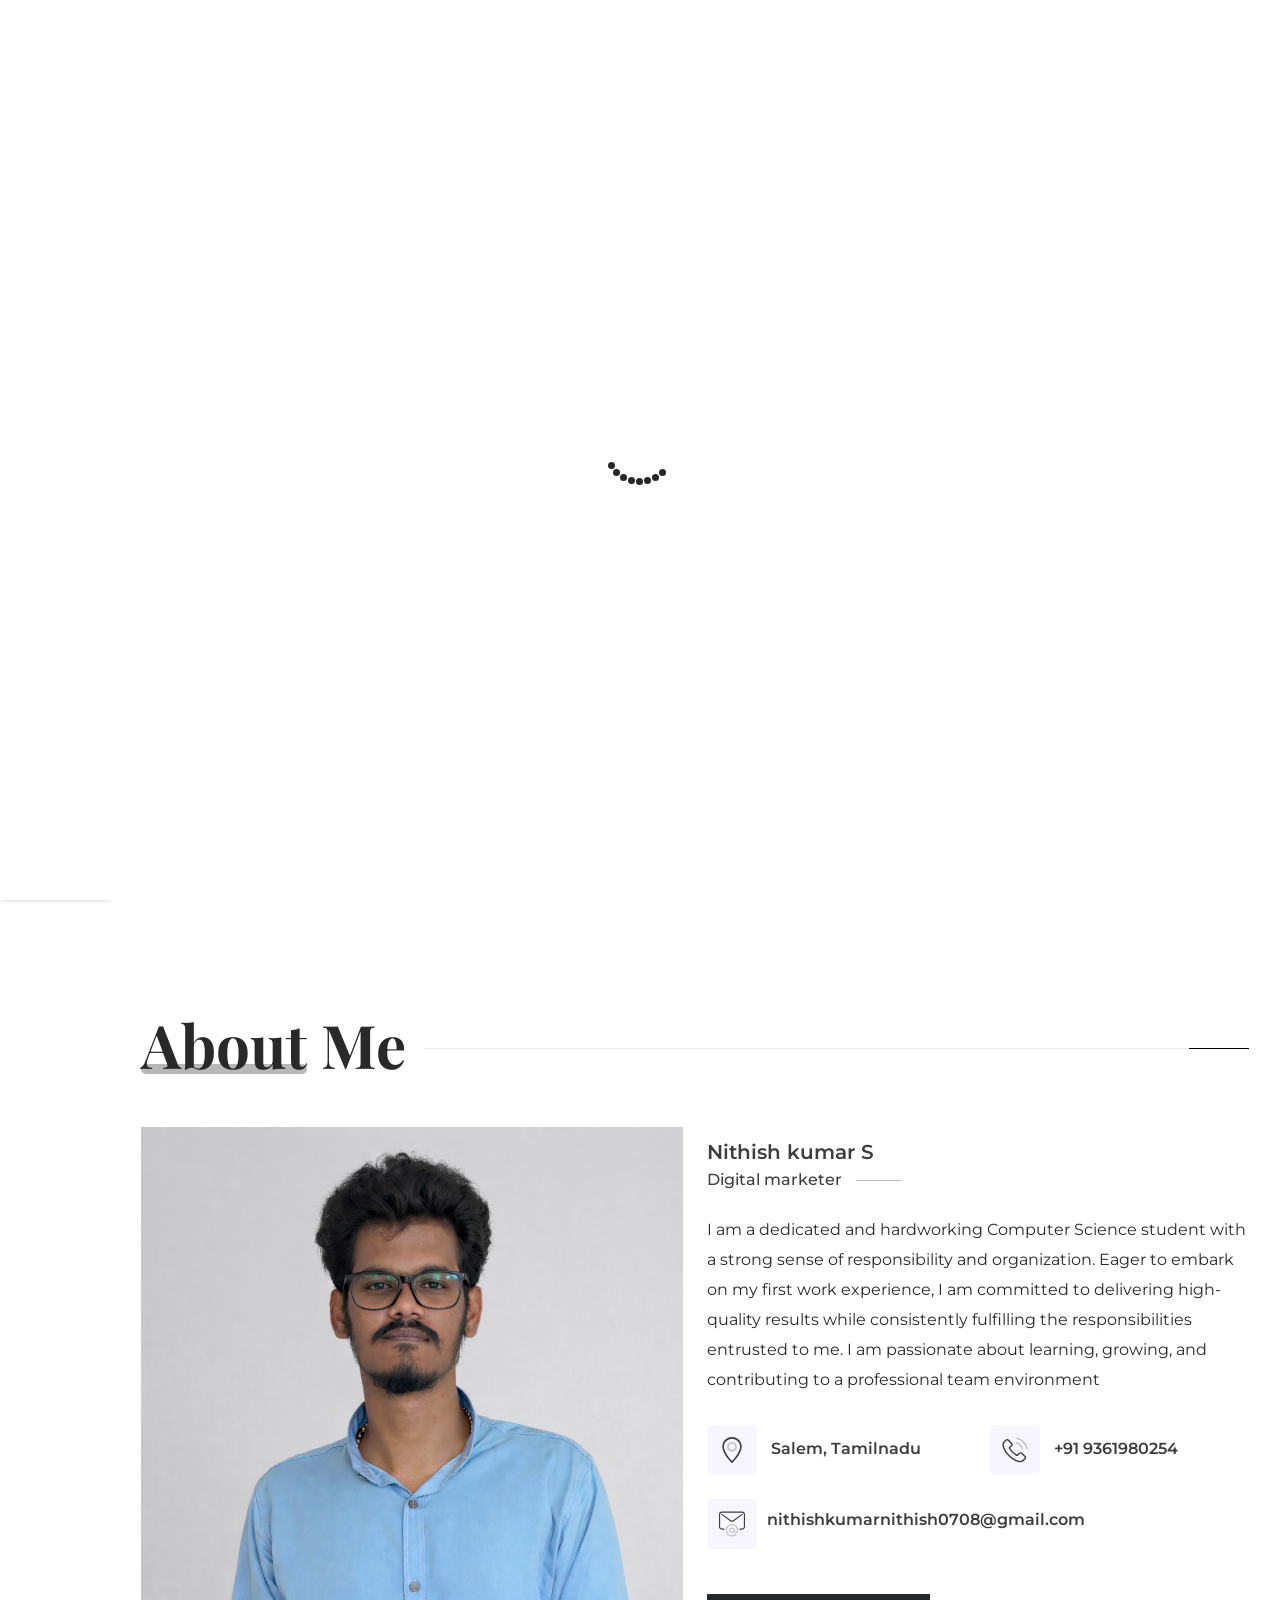
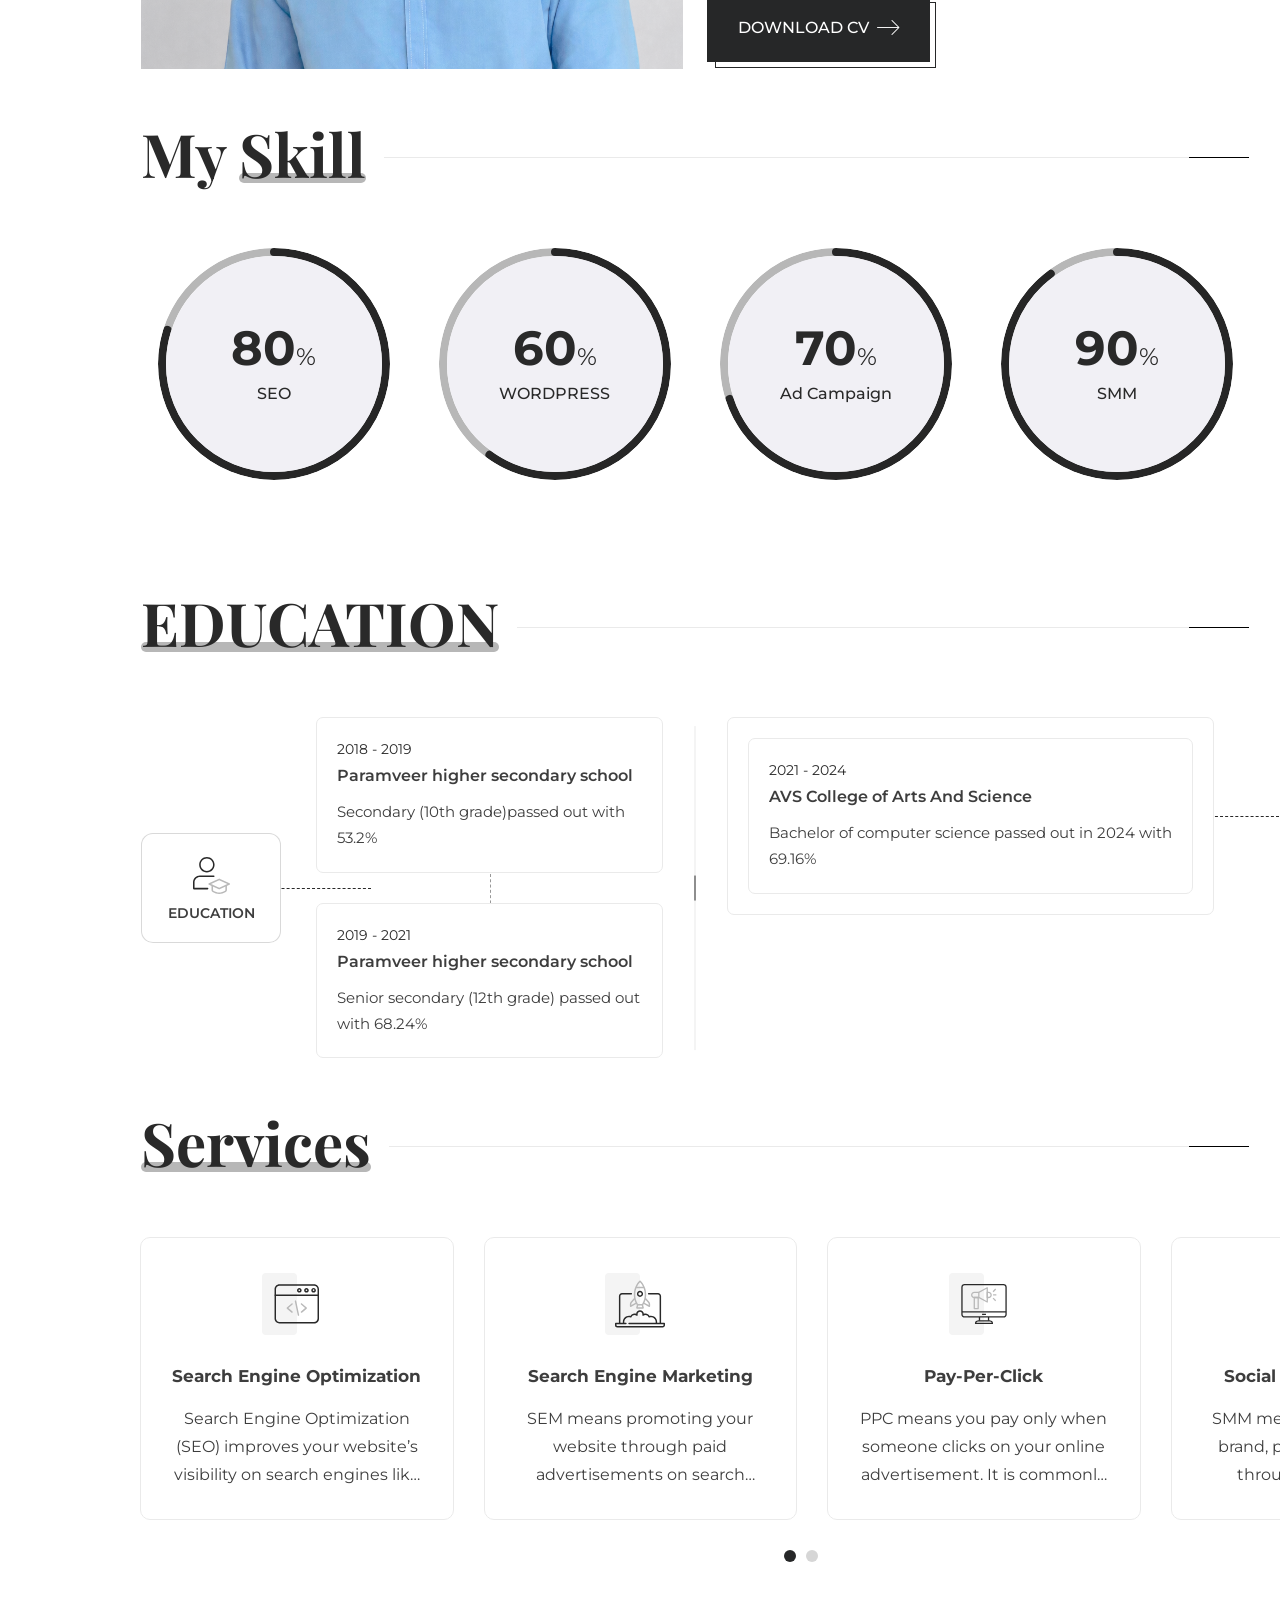
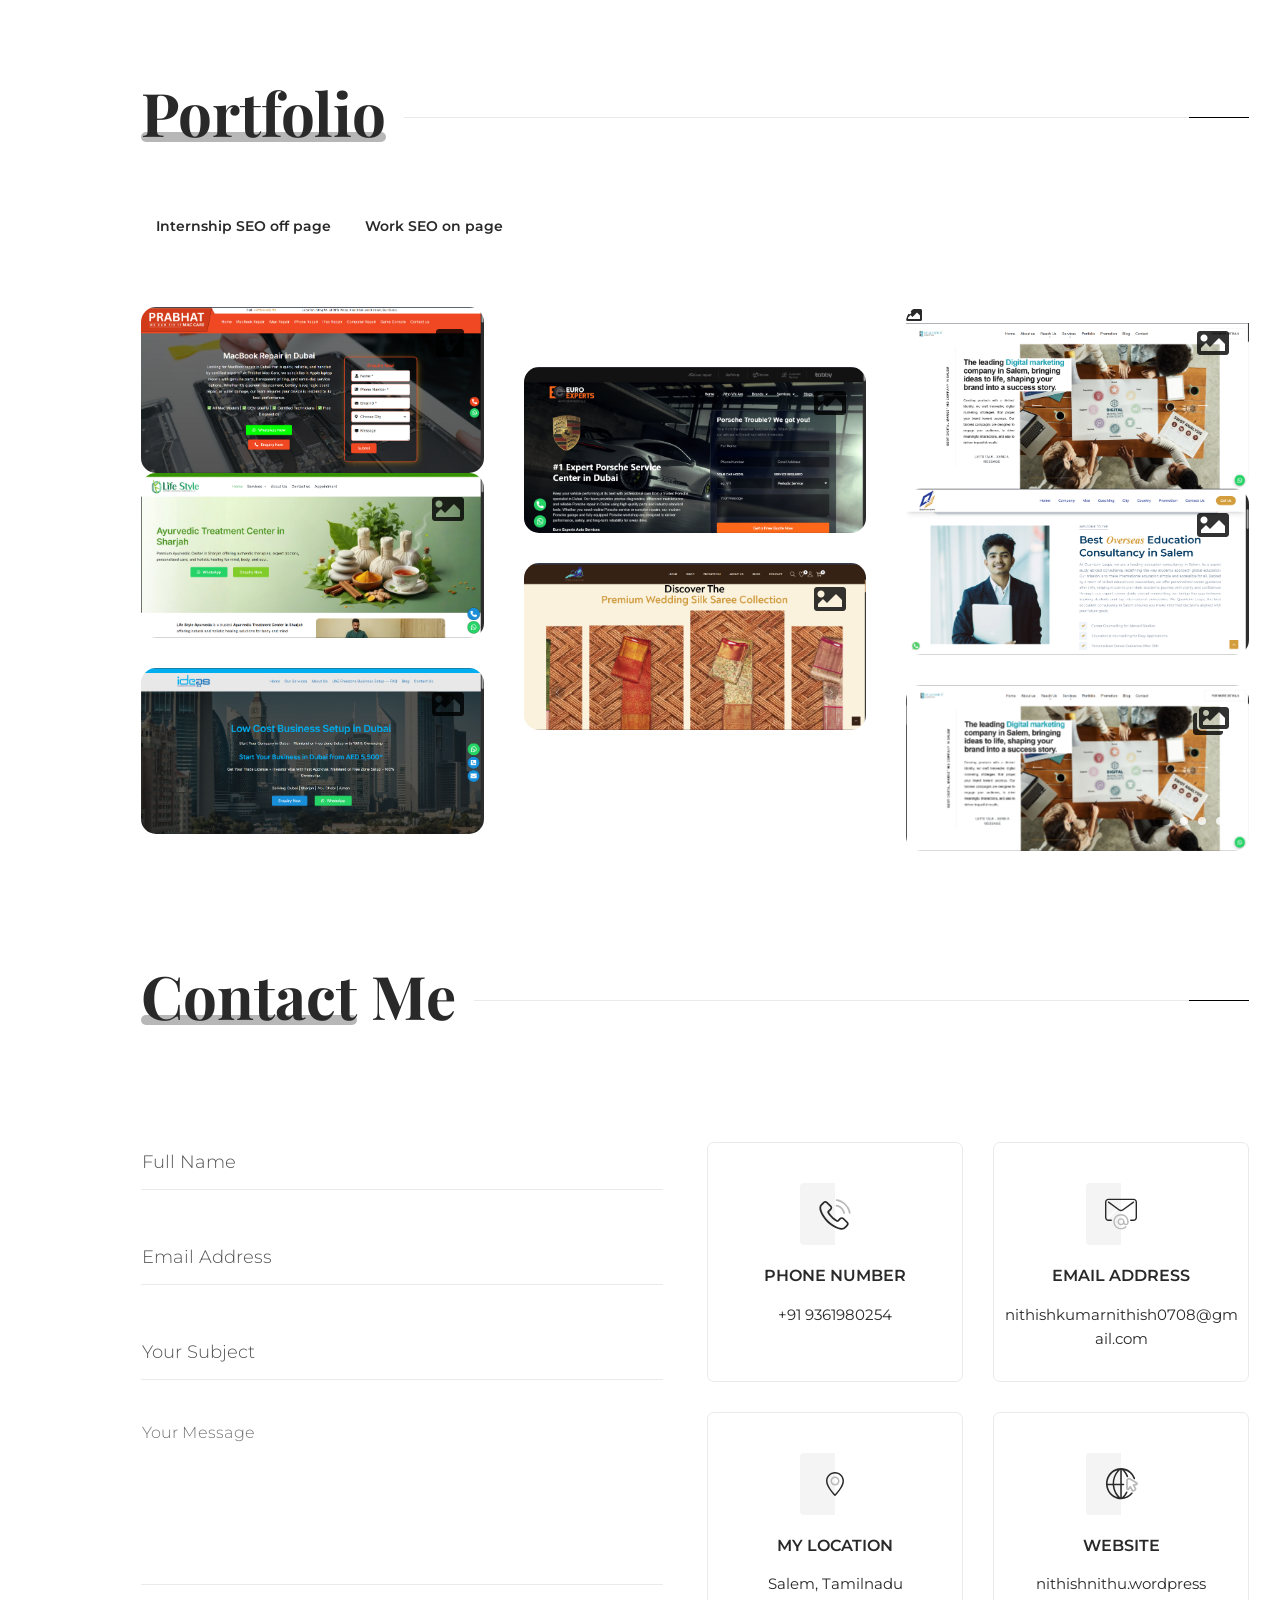
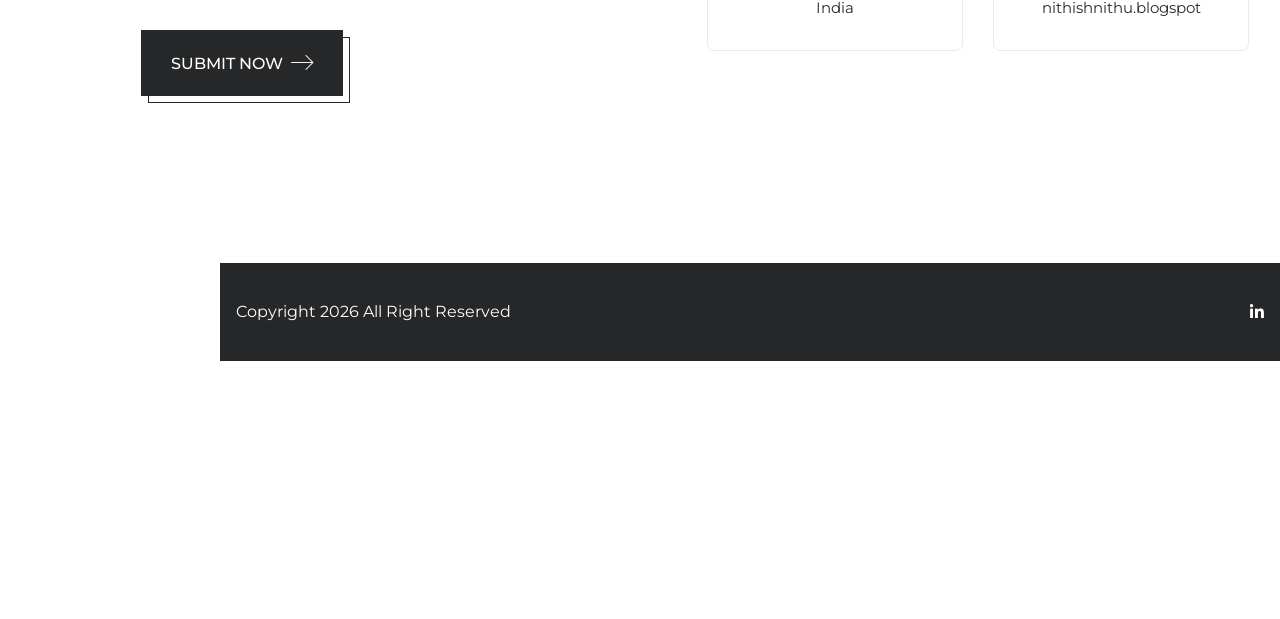
==== commit 6b5b685f: "Update index.html" ====
--- a/index.html
+++ b/index.html
@@ -236,7 +236,7 @@
 		<div class="menu-header">
 			<div class="hero-img">
 				<img
-					src="assets/images/hero-img-xs.webp"
+					src="assets/images/NITHISH-2.png"
 					class="img-fluid"
 					width="75"
 					height="75"
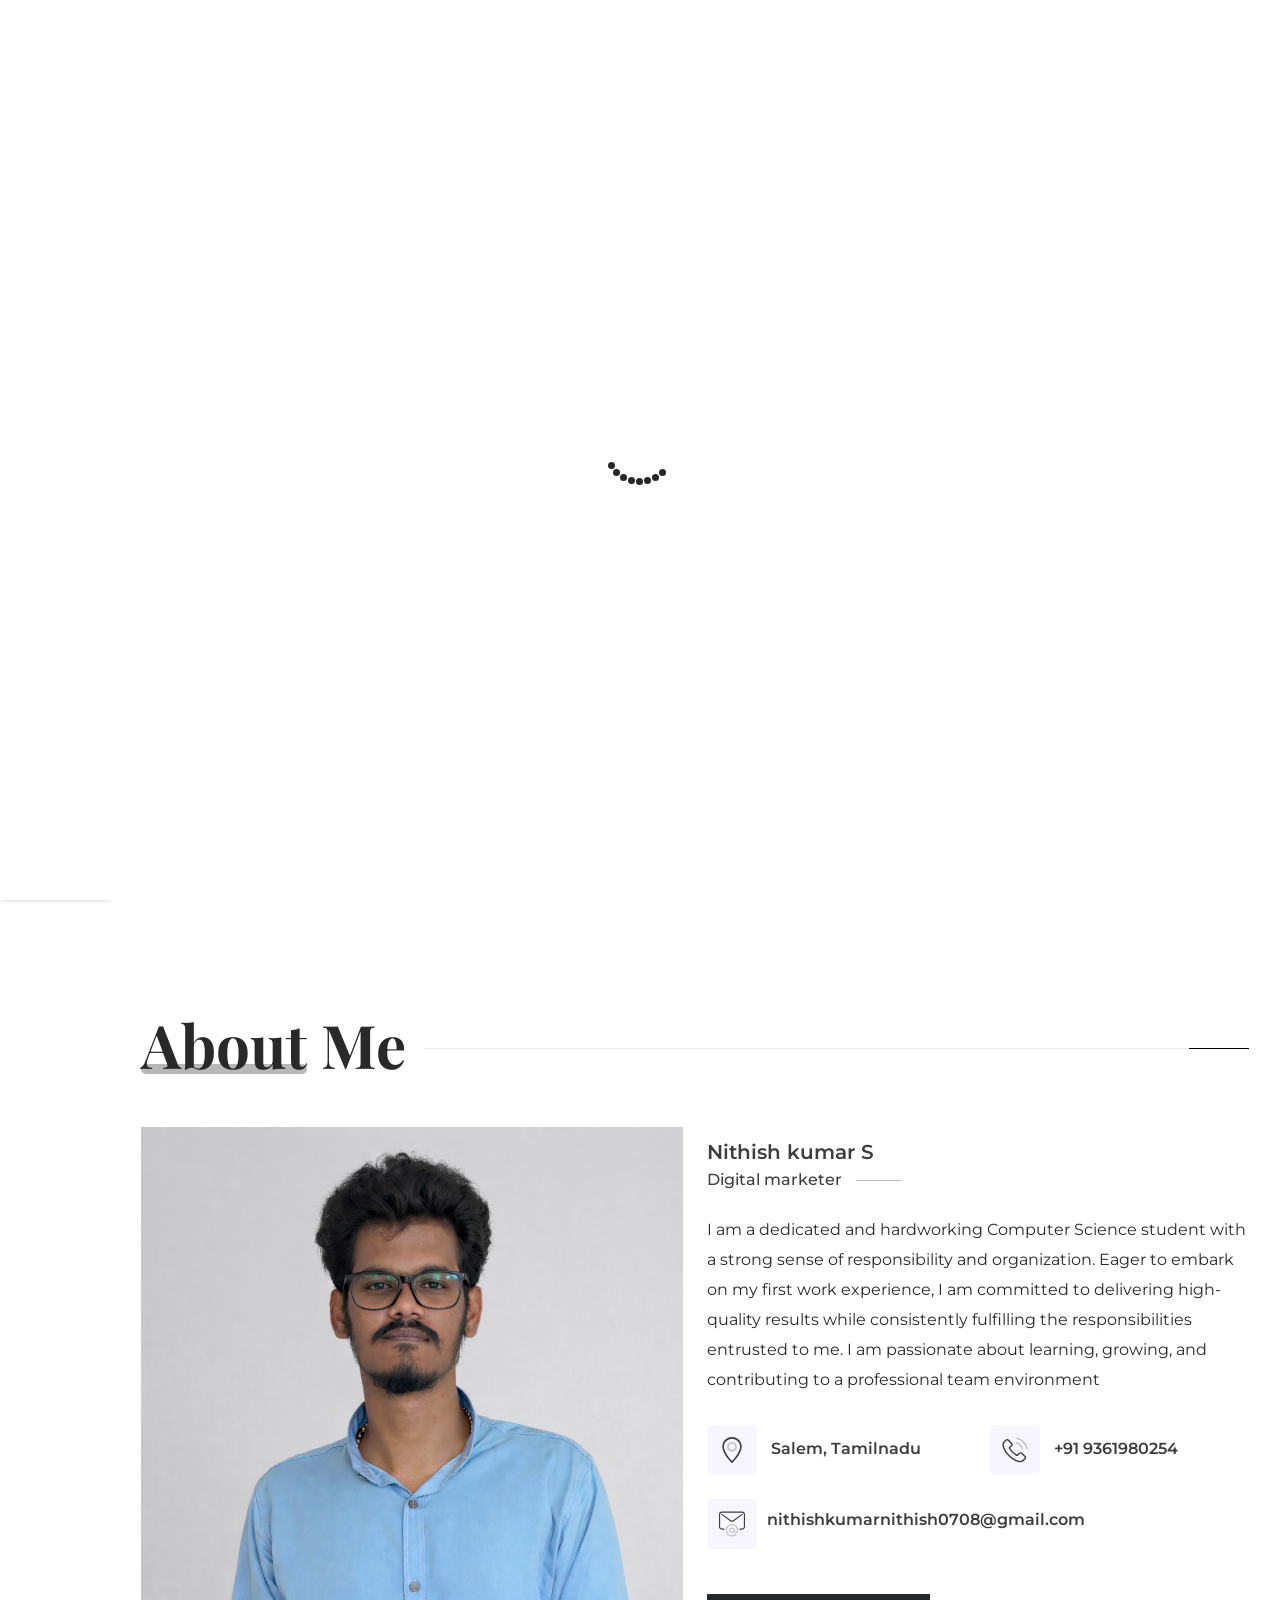
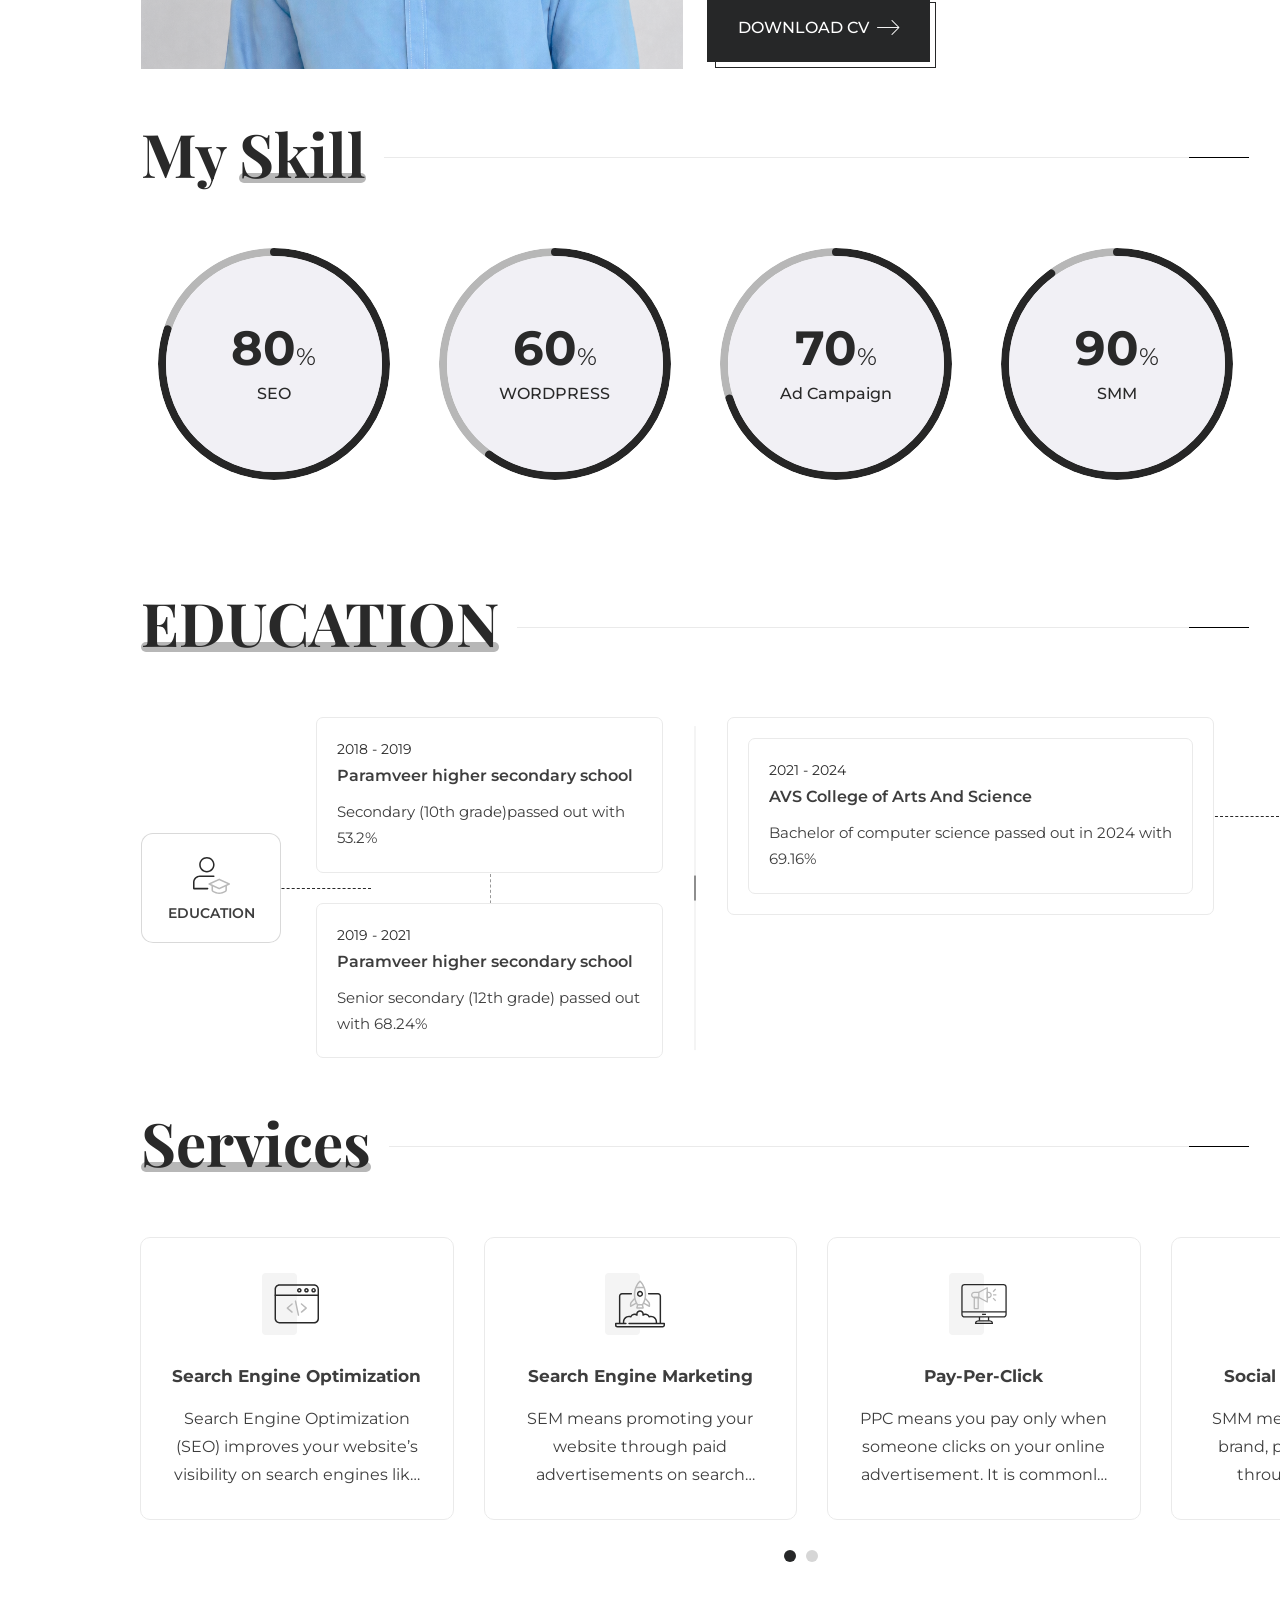
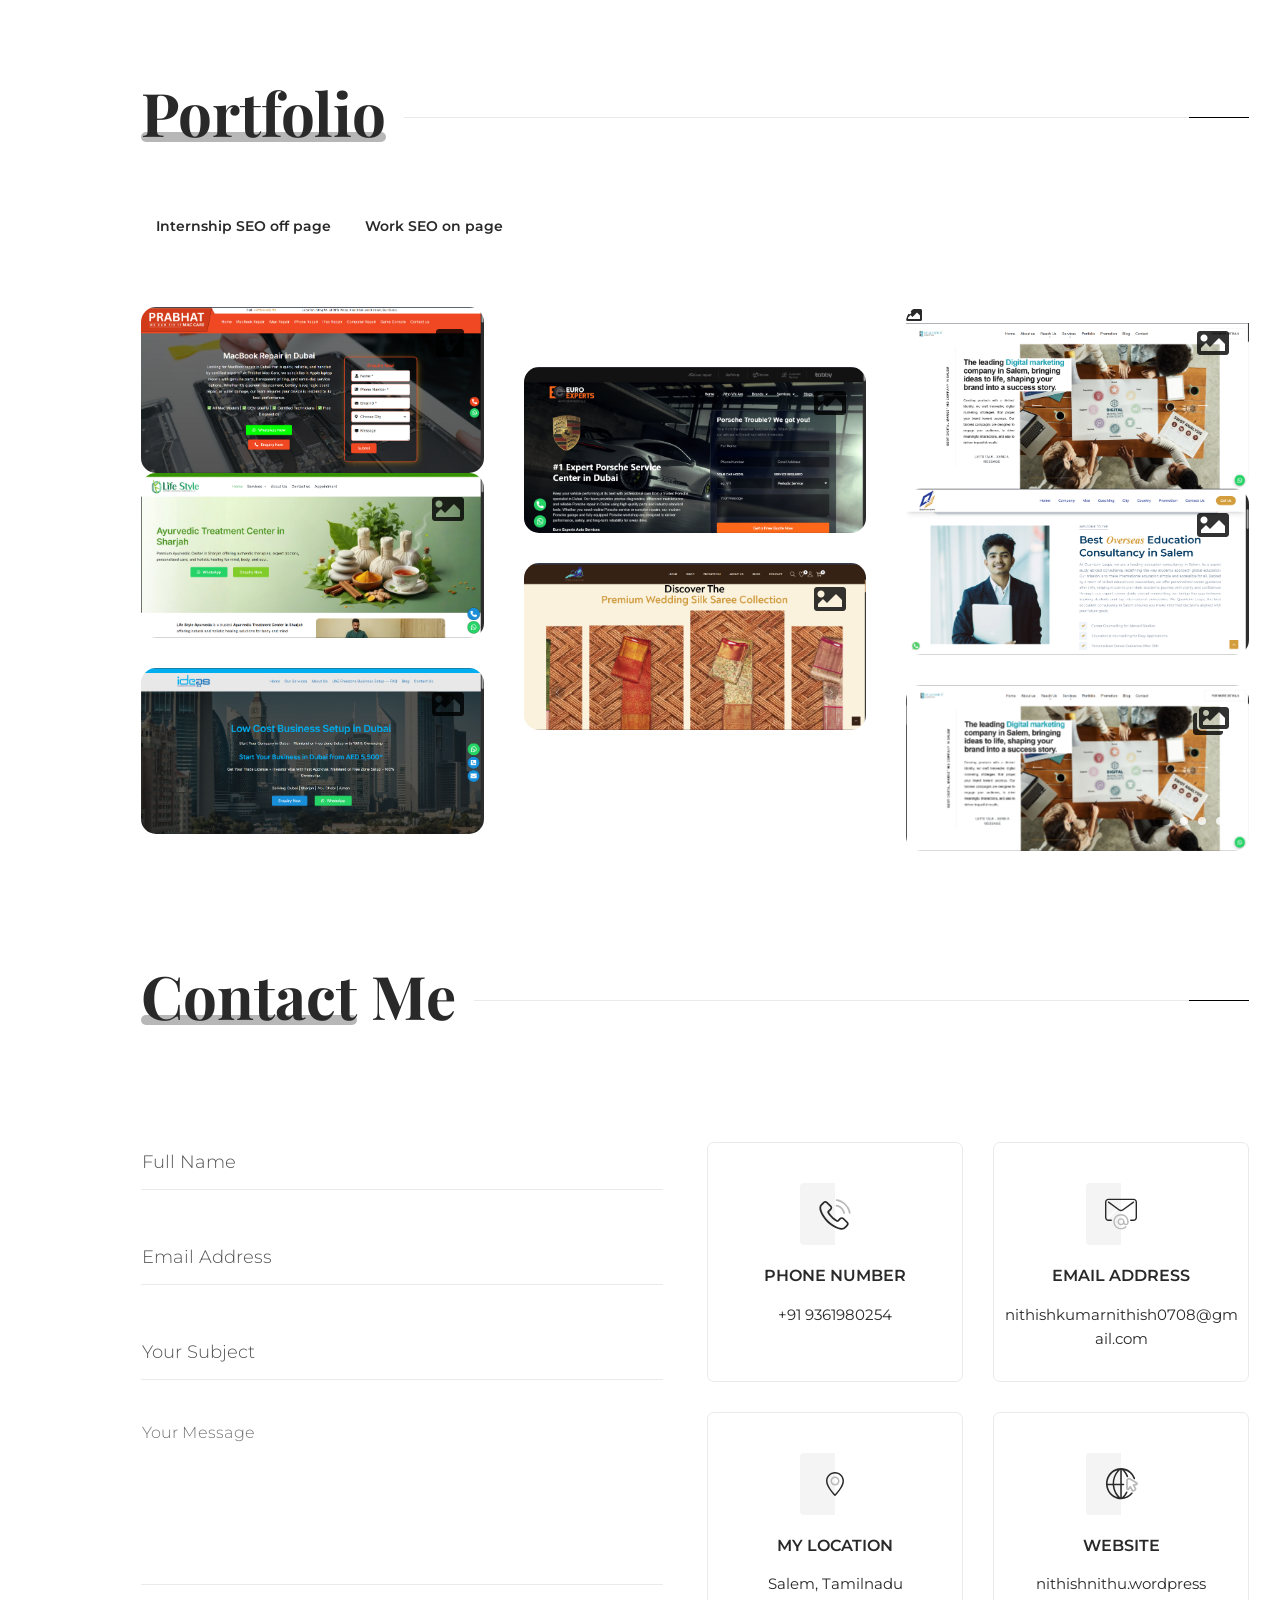
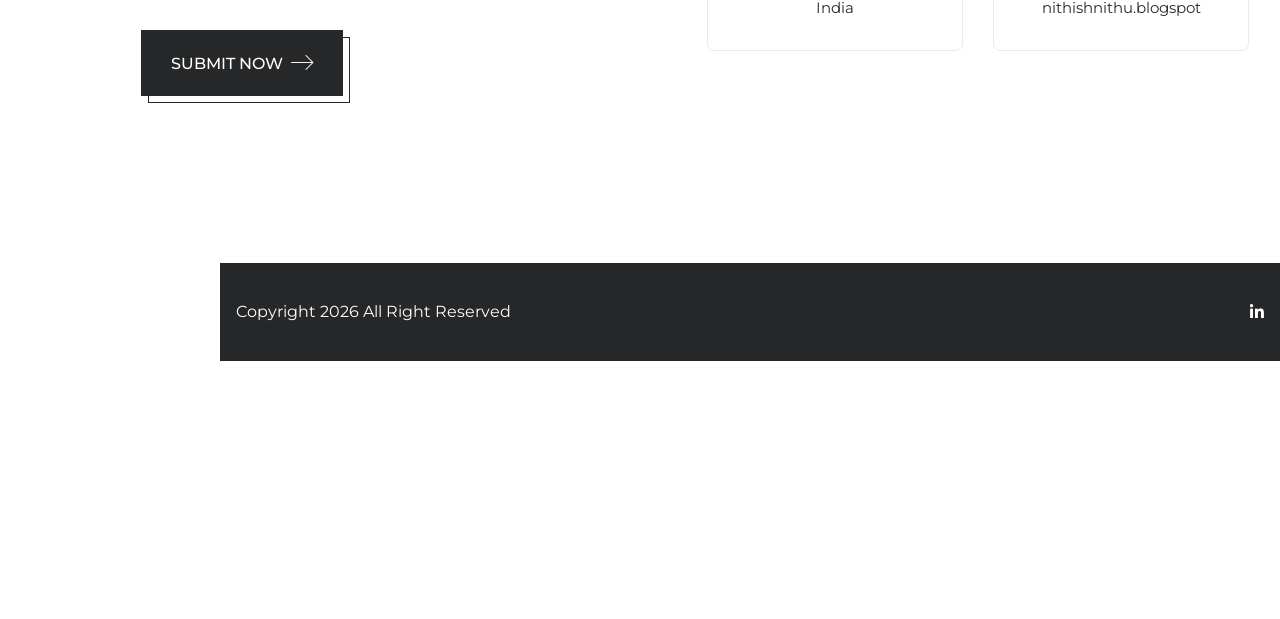
==== commit 3142f95c: "Update index.html" ====
--- a/index.html
+++ b/index.html
@@ -236,7 +236,7 @@
 		<div class="menu-header">
 			<div class="hero-img">
 				<img
-					src="assets/images/NITHISH-2.png"
+					src="assets/images/NITHISH-2.PNG"
 					class="img-fluid"
 					width="75"
 					height="75"
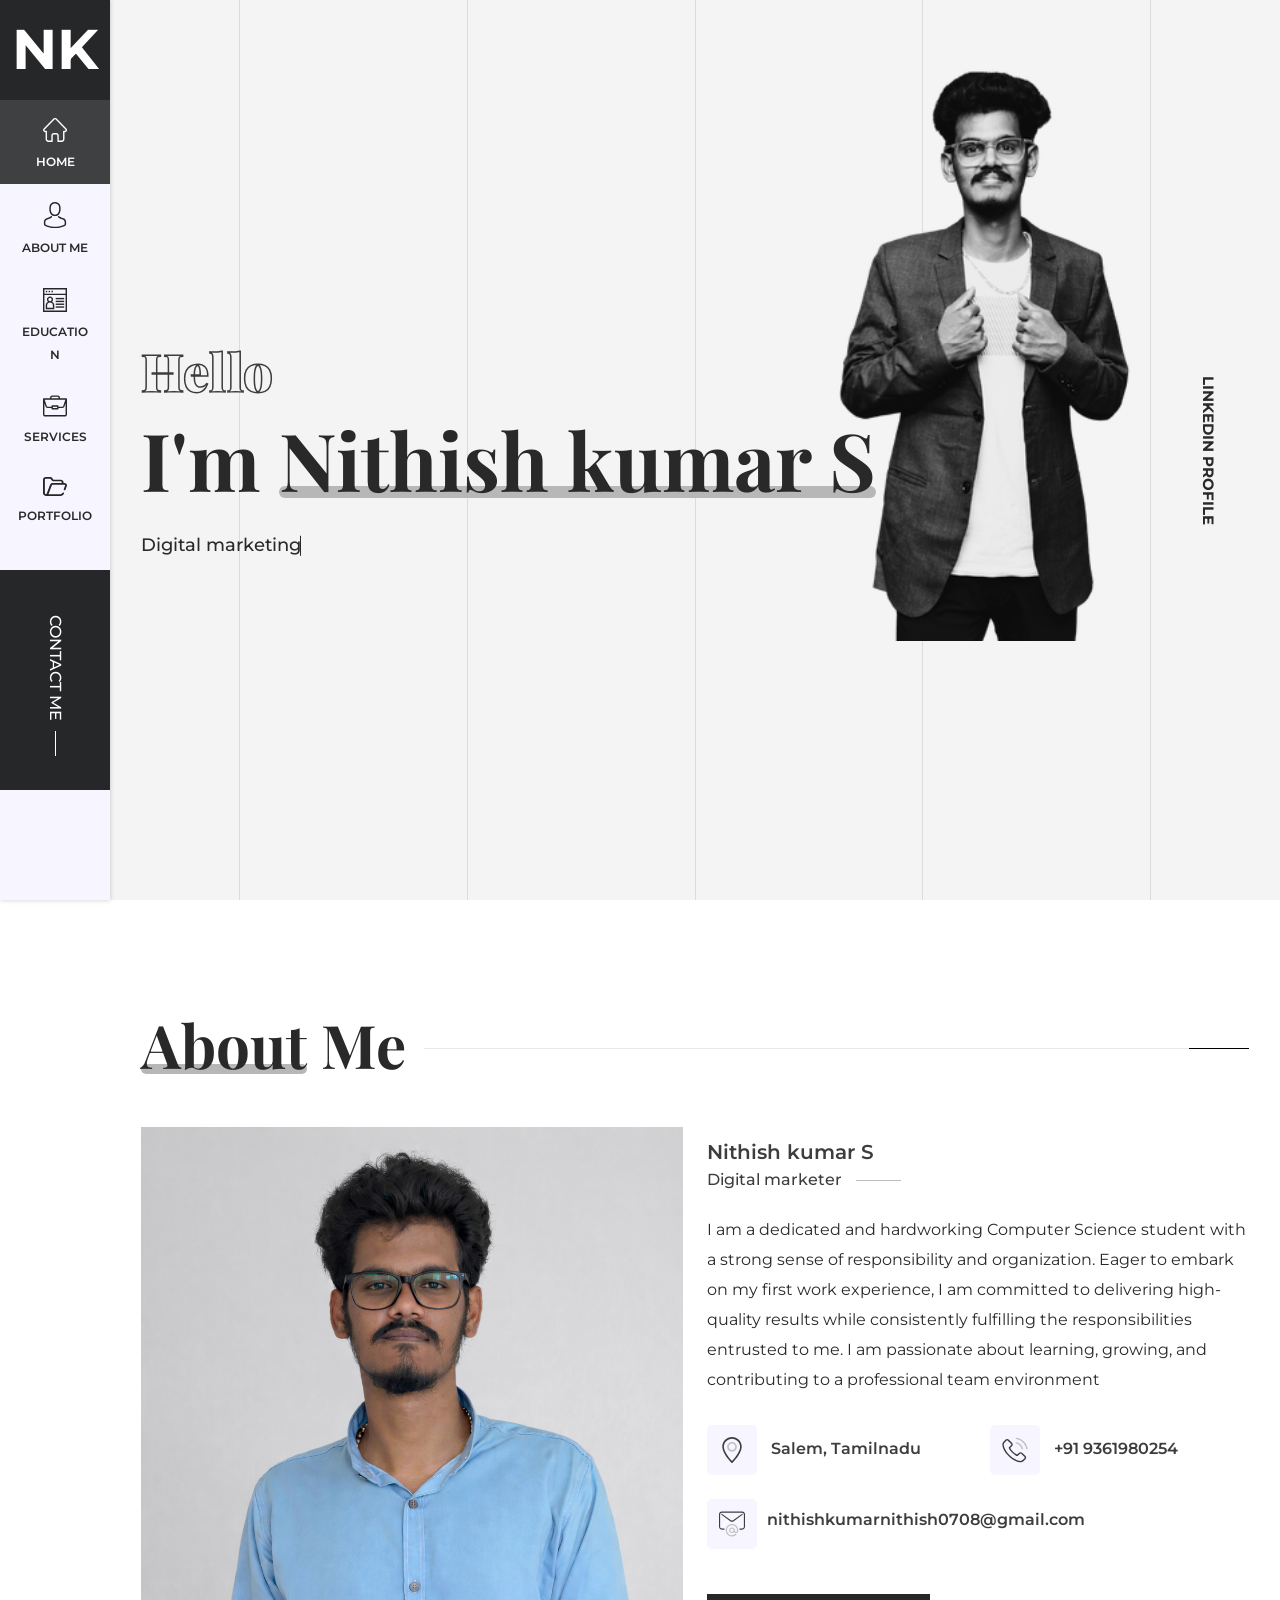
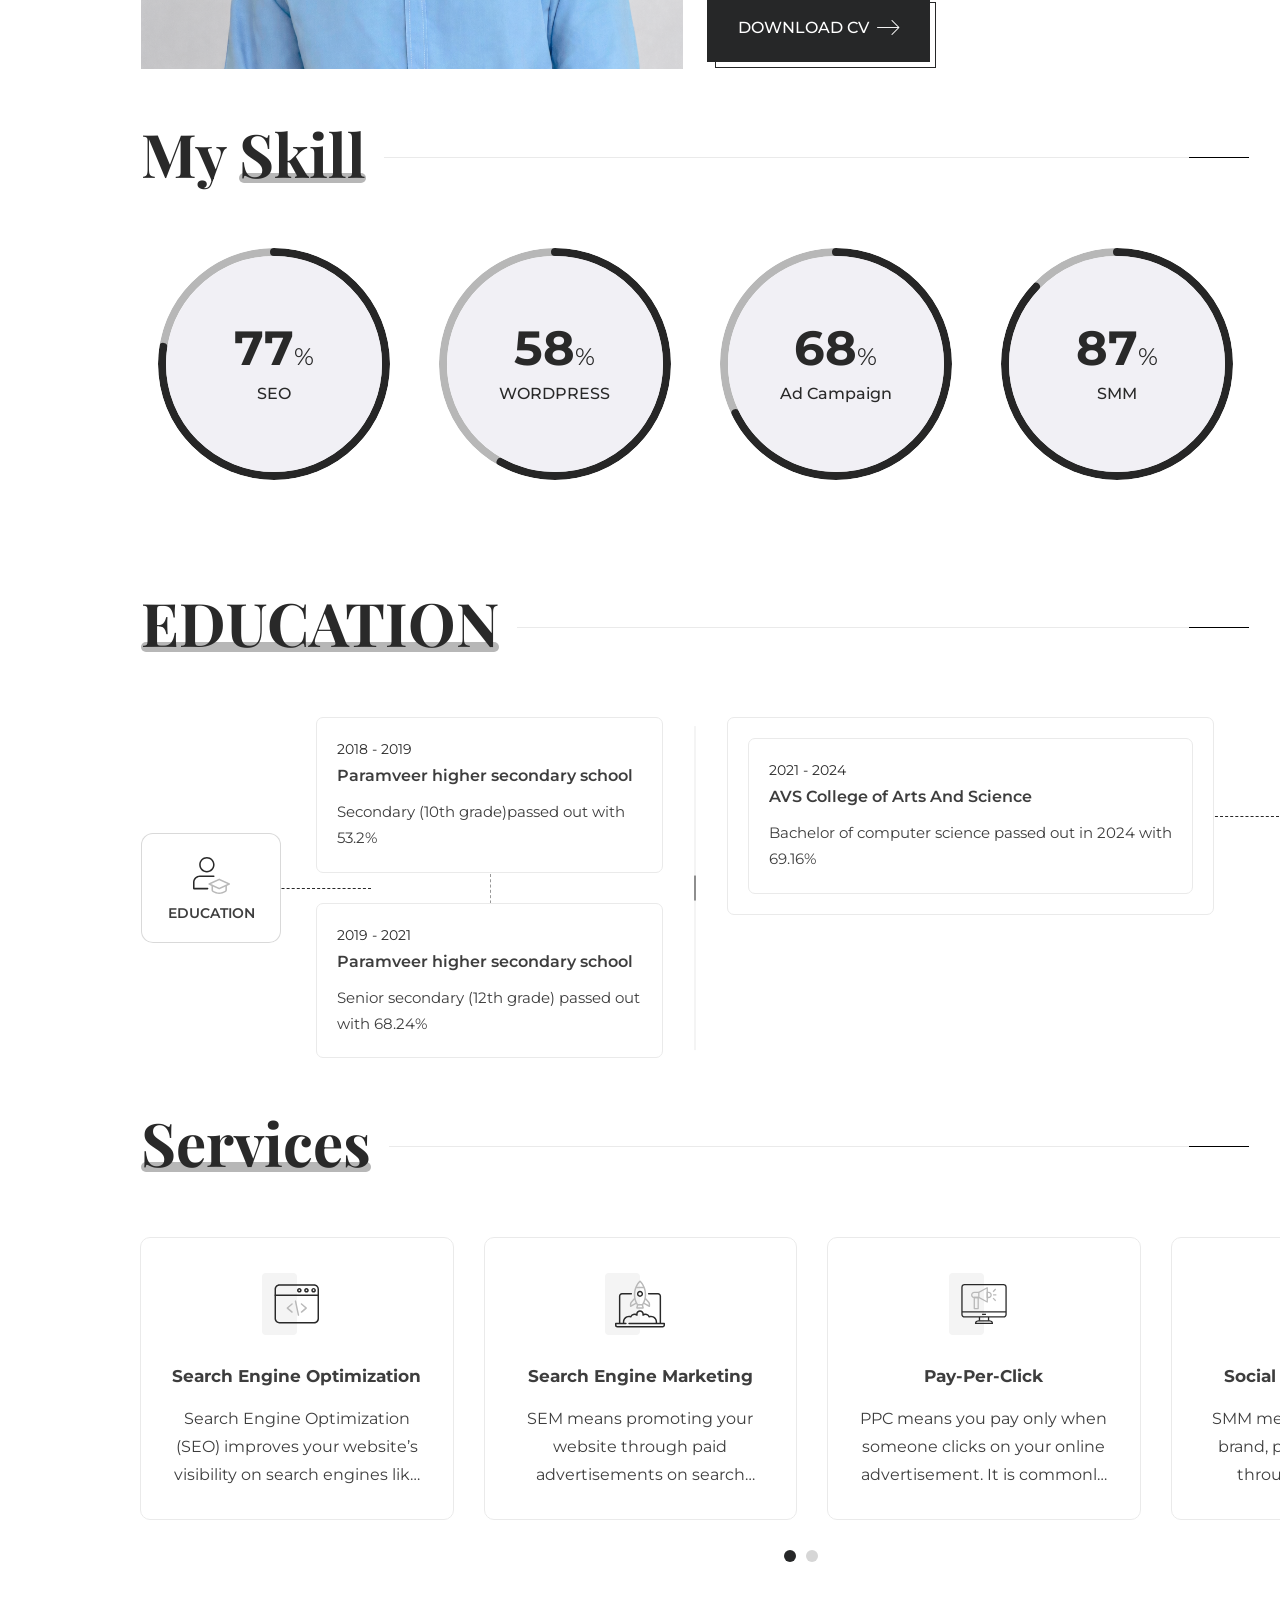
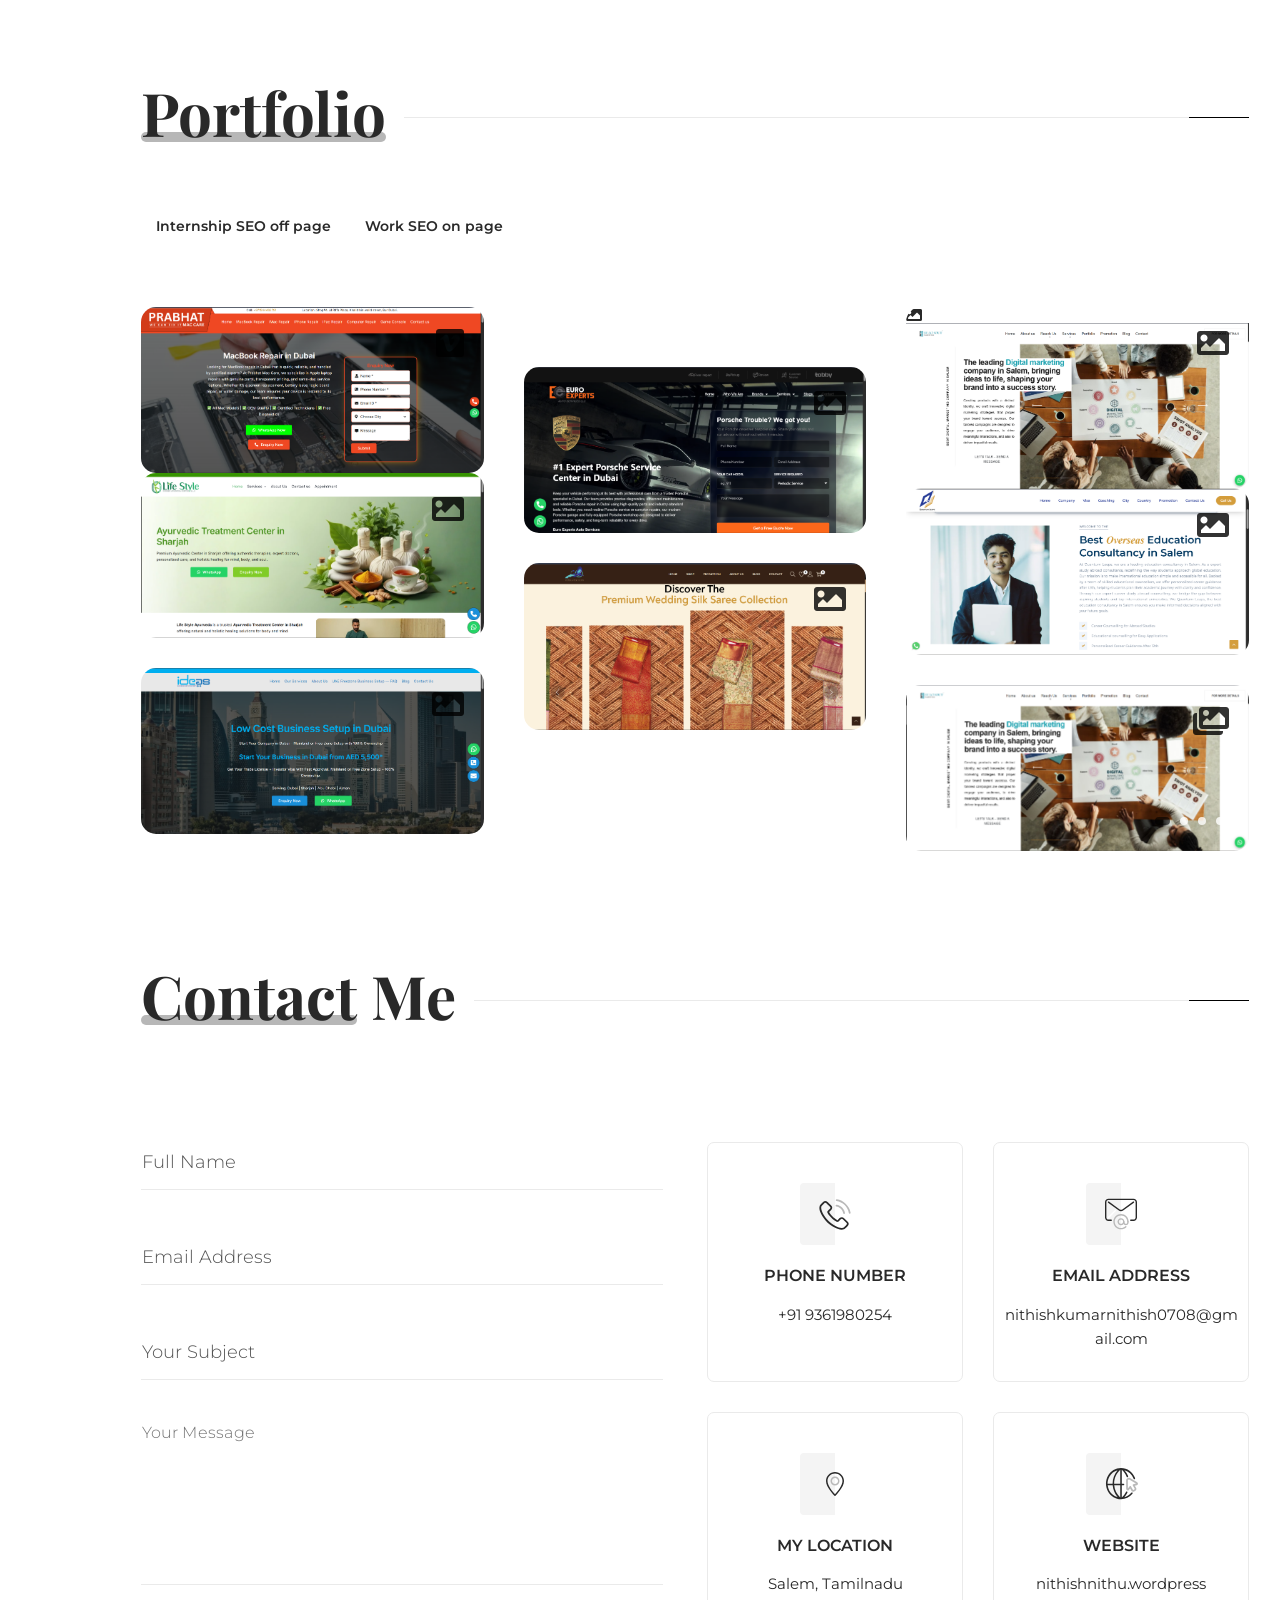
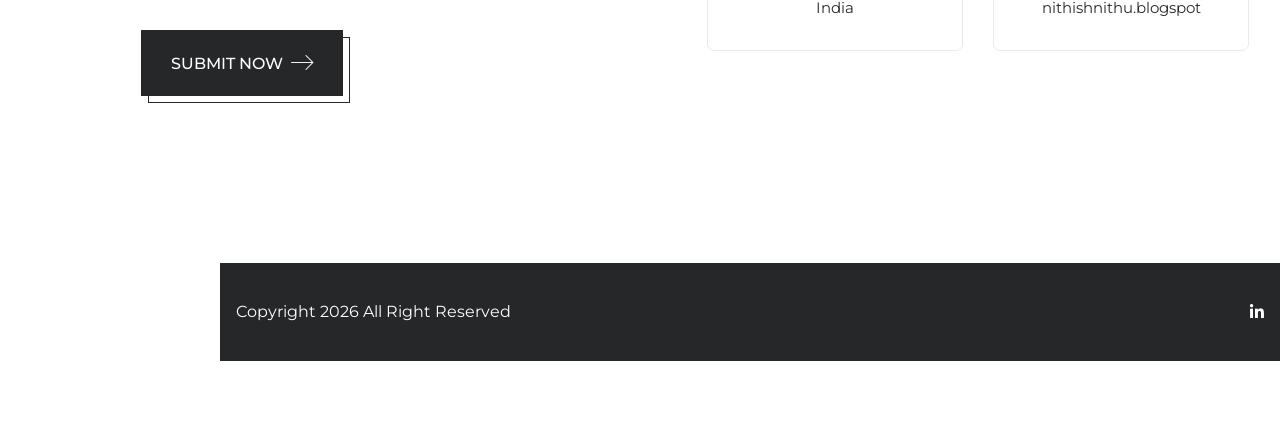
==== commit 59a9282e: "Update index.html" ====
--- a/index.html
+++ b/index.html
@@ -223,7 +223,7 @@
 	<div class="mob-header">
 		<div class="d-flex align-items-center">
 			<div class="nav-brand">
-				<a href="index.html">R</a>
+				<a href="index.html">NK</a>
 			</div>
 			<button class="toggler-menu ms-auto me-2" title="Toggle Menu">
 				<span></span>
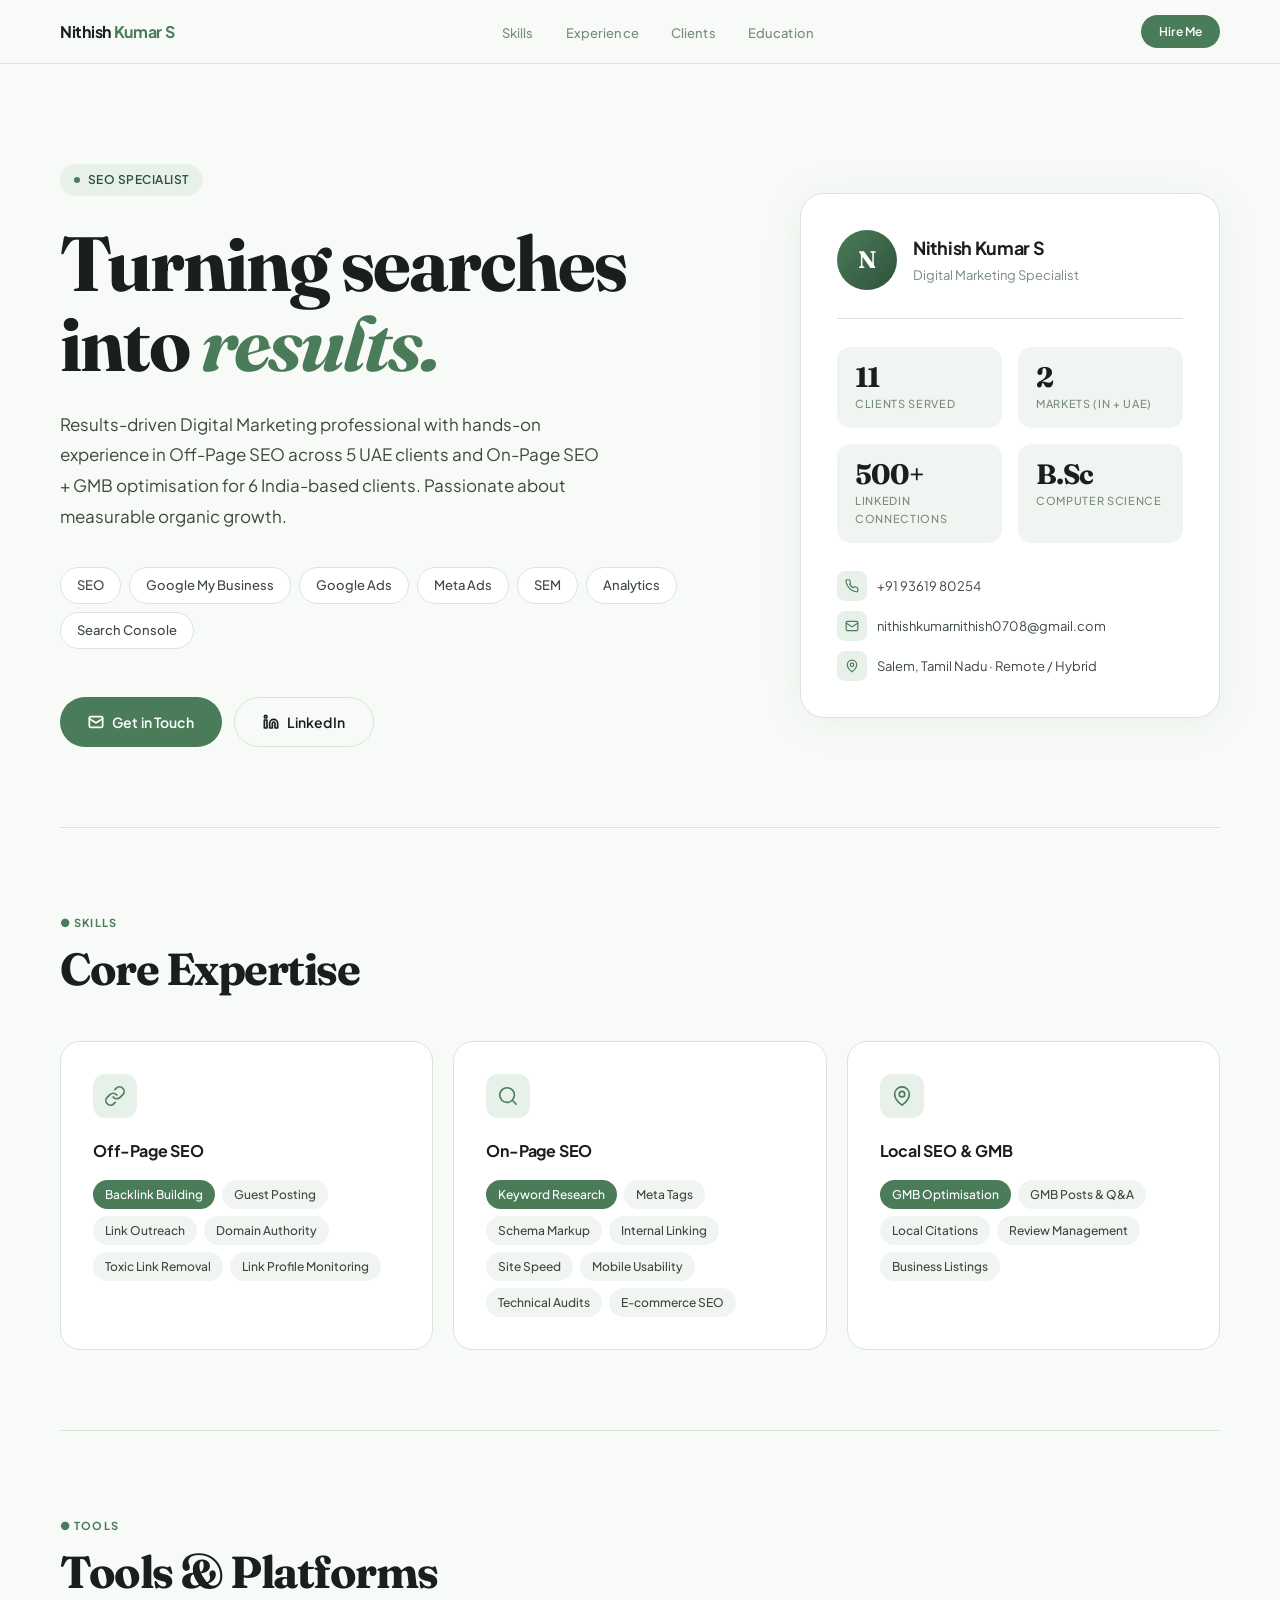
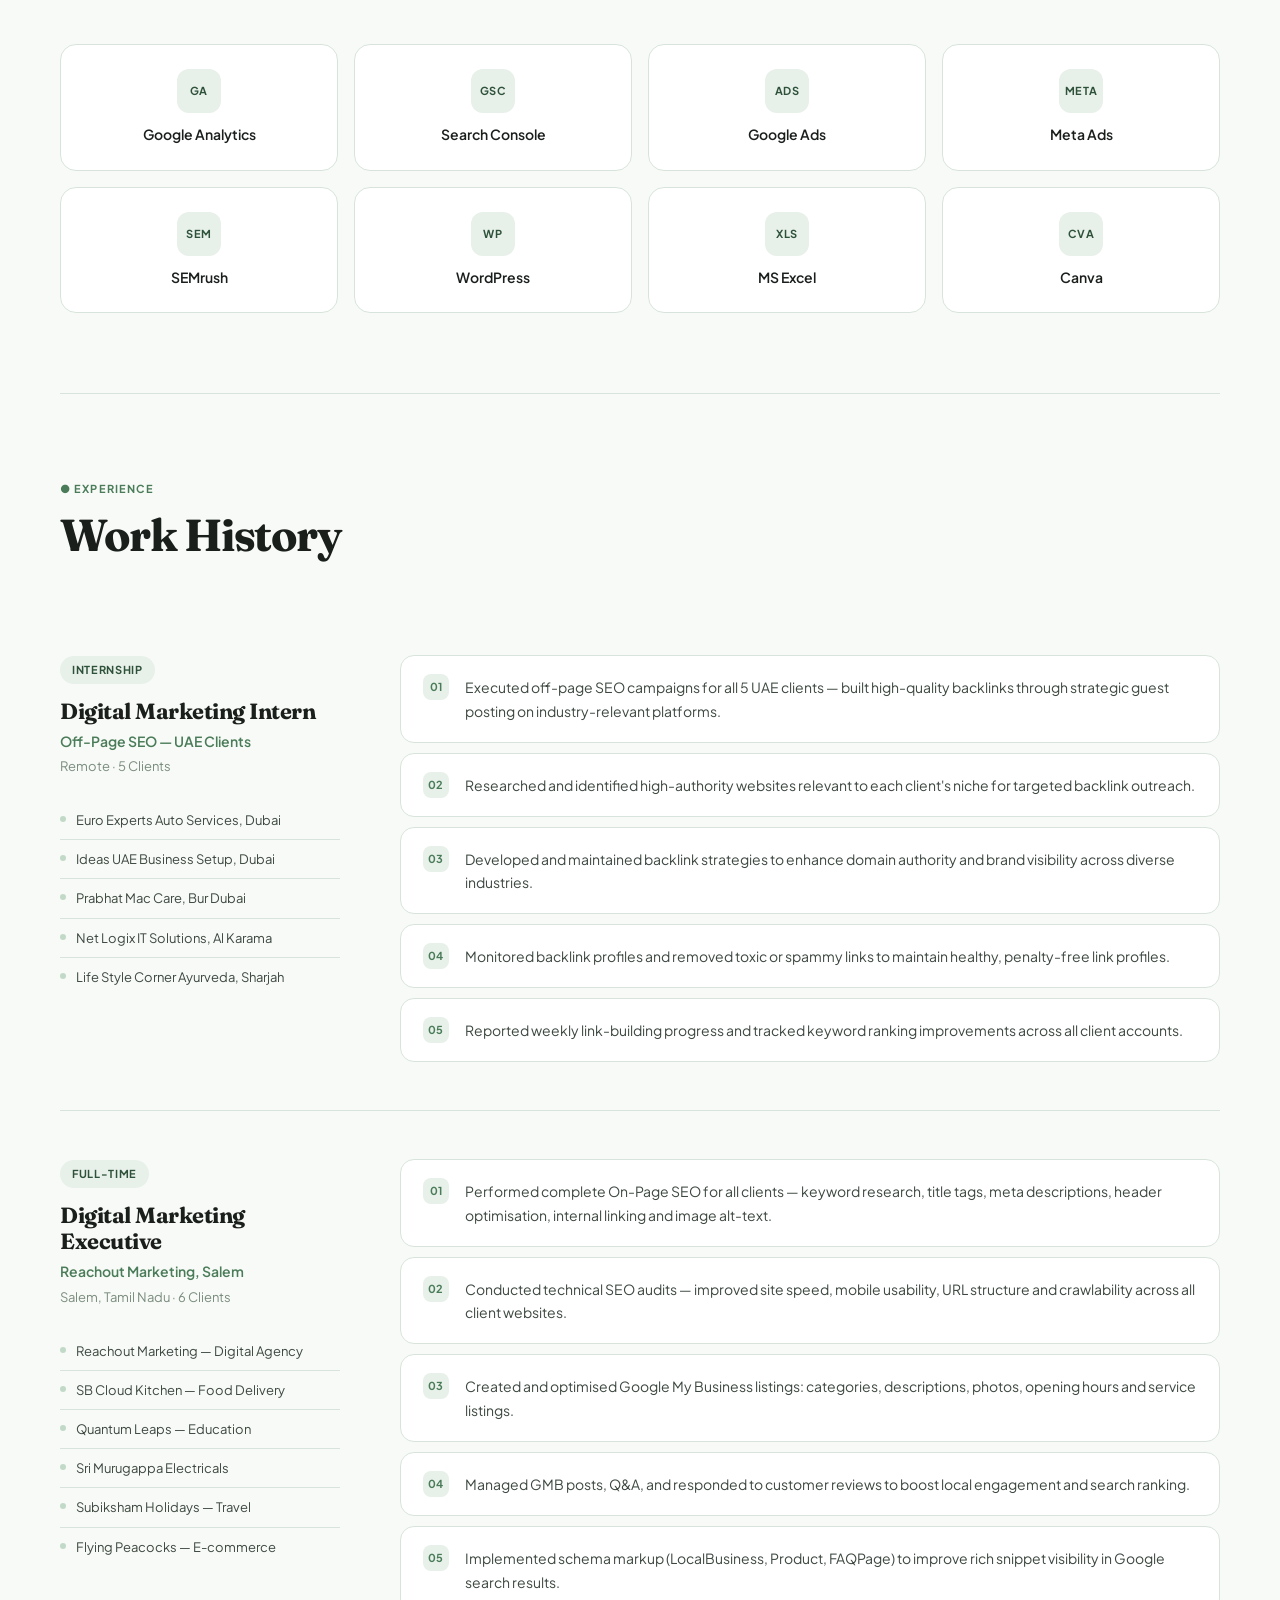
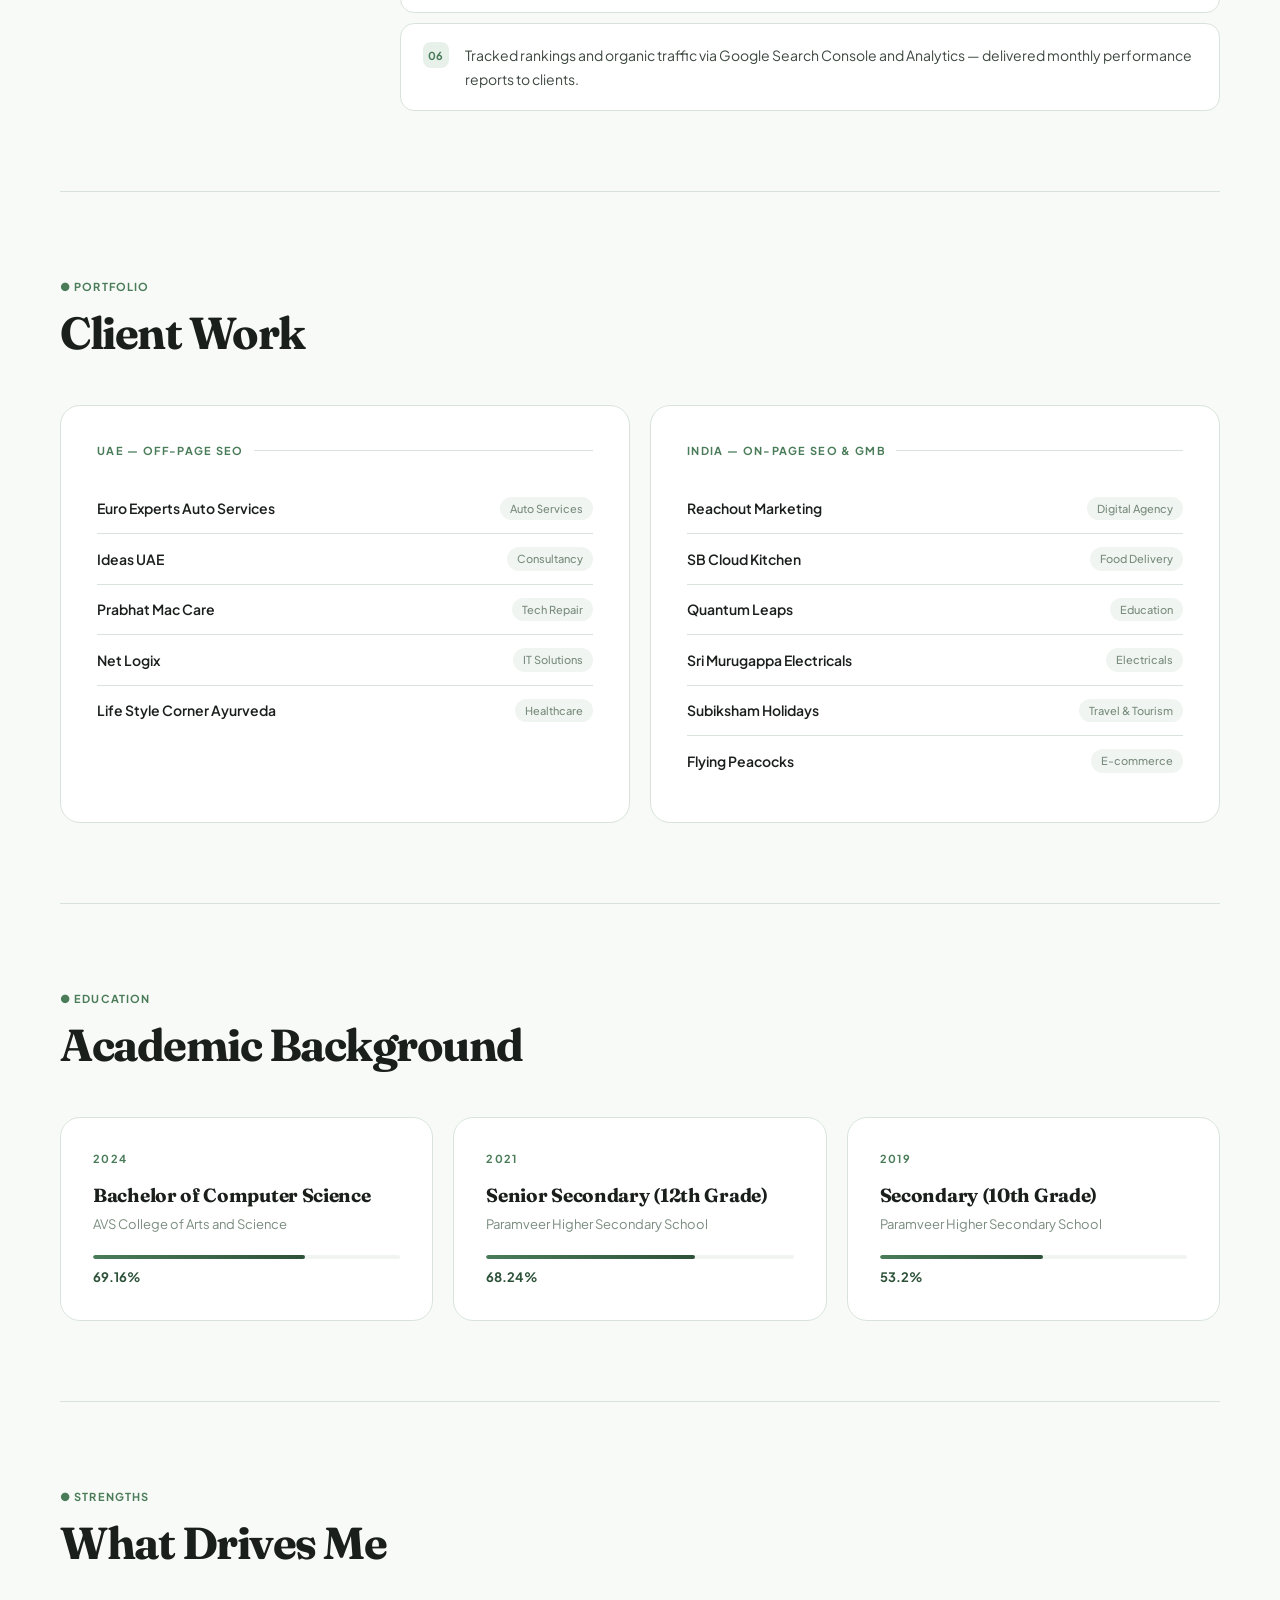
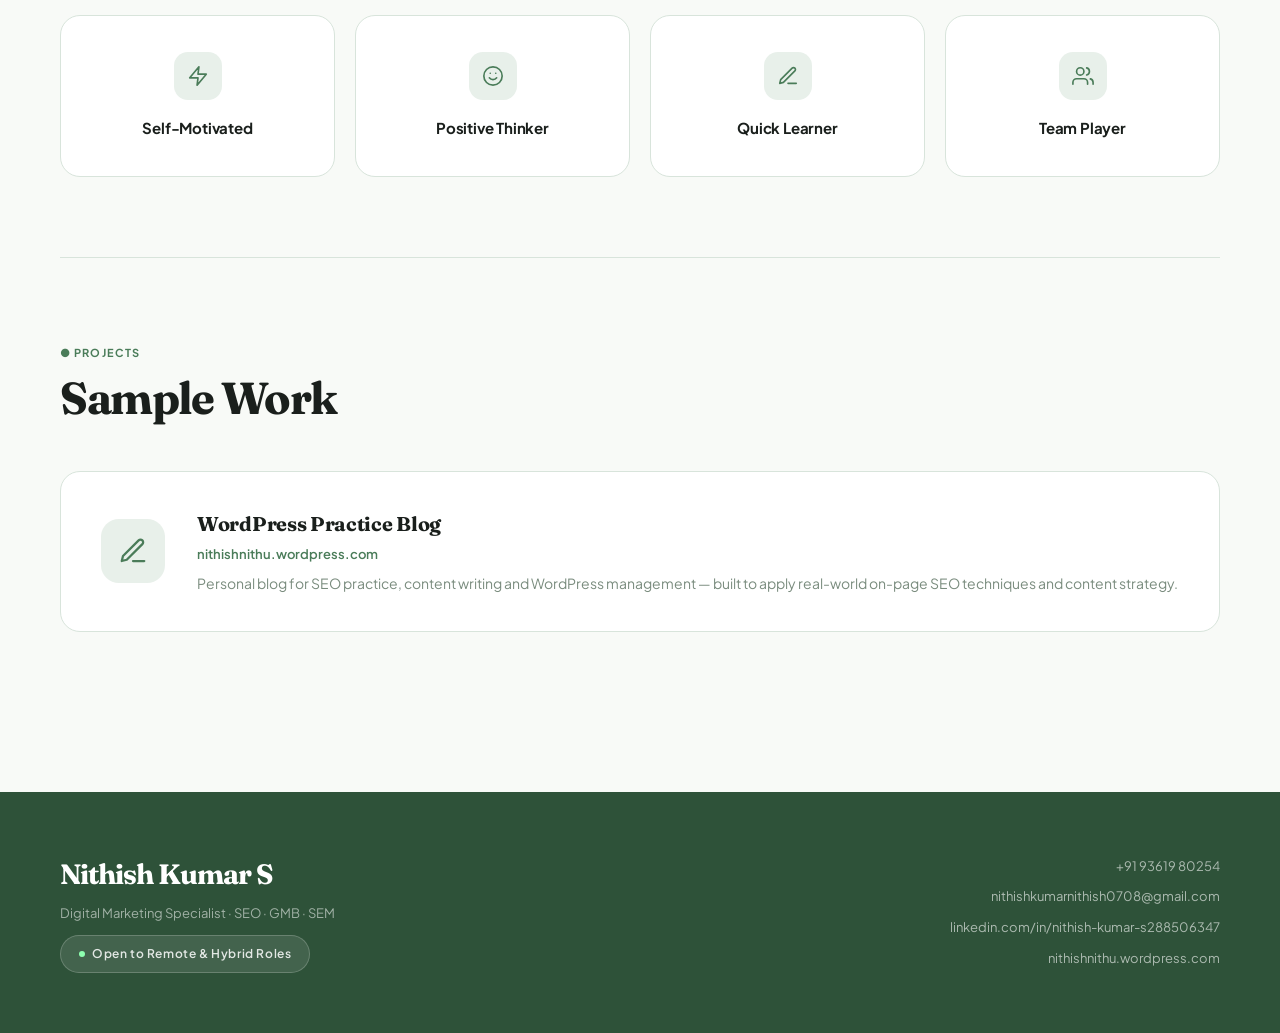
==== commit f6ea616c: "Add files via upload" ====
--- a/index.html
+++ b/index.html
@@ -1,1142 +1,1206 @@
 <!DOCTYPE html>
 <html lang="en">
-
-<!-- Mirrored from html.themestransmit.com/devboy/index.html by HTTrack Website Copier/3.x [XR&CO'2014], Tue, 31 Mar 2026 08:21:35 GMT -->
 <head>
-	<!-- Meta Information -->
-	<meta charset="utf-8" />
-
-	<meta name="robots" content="index, follow" />
-
-	<meta name="viewport" content="width=device-width, initial-scale=1.0" />
-
-	<meta name="keywords" content="digital marketer, SEO specialist, freelance digital marketing, search engine optimization, SEO expert India, website ranking, Google SEO, keyword research, on-page SEO, off-page SEO, technical SEO, content marketing, social media marketing, PPC ads, online marketing services" />
-
-	<meta name="description" content="Nithish Kumar is a professional digital marketer and SEO specialist helping businesses grow online with effective SEO strategies, keyword research, content marketing, and performance-driven digital campaigns." />
-	
-	<meta name="author" content="ThemeArray" />
-
-	<!-- Site Title -->
-	<title>Nithish Kumar -Portfolio </title>
-
-	<!-- google Font -->
-	<link rel="preconnect" href="https://fonts.googleapis.com/" />
-	<link rel="preconnect" href="https://fonts.gstatic.com/" crossorigin />
-	<link href="https://fonts.googleapis.com/css2?family=Montserrat:wght@400;500;600;700;800;900&amp;family=Playfair+Display:wght@500;600;700&amp;display=swap" rel="stylesheet" />
-
-	<!-- favicon -->
-	<link rel="shortcut icon" href="assets/images/favicon.html" />
-
-	<!-- Bootstrap v5.0.2-->
-	<link rel="stylesheet" href="assets/css/bootstrap.min.css" />
-	<!-- Fontawesome v5.15.3   -->
-	<link rel="stylesheet" href="assets/css/fontawesome.min.css" />
-	<link rel="stylesheet" href="assets/css/template-icons.css" />
-	<!-- Animated Headline -->
-	<link rel="stylesheet" href="assets/css/animatedheadline.css" />
-	<!-- Simplebar -->
-	<link rel="stylesheet" href="assets/css/simplebar.css" />
-	<!-- Owl Carousel v2.3.4 -->
-	<link rel="stylesheet" href="assets/css/owl.theme.default.min.css" />
-	<link rel="stylesheet" href="assets/css/owl.carousel.min.css" />
-	<!-- Magnific Popup -->
-	<link rel="stylesheet" href="assets/css/magnific-popup.css" />
-	<!-- Slick Slider -->
-	<link rel="stylesheet" href="assets/css/slick.css" />
-	<!-- Main Style Sheet -->
-	<link rel="stylesheet" href="assets/css/style.css" />
-
-	<style>
-	.service-item {
-    position: relative;
-    padding: 25px;
-    border-radius: 10px;
-    overflow: hidden;
-}
-
-/* Common line style */
-.service-item .line {
-    position: absolute;
-    background: #000; /* change color if needed */
-}
-
-/* Top line */
-.service-item .line.top {
-    top: 0;
-    left: 0;
-    height: 2px;
-    width: 0;
-}
-
-/* Right line */
-.service-item .line.right {
-    top: 0;
-    right: 0;
-    width: 2px;
-    height: 0;
-}
-
-/* Bottom line */
-.service-item .line.bottom {
-    bottom: 0;
-    right: 0;
-    height: 2px;
-    width: 0;
-}
-
-/* Left line */
-.service-item .line.left {
-    bottom: 0;
-    left: 0;
-    width: 2px;
-    height: 0;
-}
-
-.service-item:hover .line {
-    background: #ff0000;
-}
-/* HOVER ANIMATION */
-.service-item:hover .top {
-    animation: drawTop 0.4s forwards;
-}
-.service-item:hover .right {
-    animation: drawRight 0.4s 0.4s forwards;
-}
-.service-item:hover .bottom {
-    animation: drawBottom 0.4s 0.8s forwards;
-}
-.service-item:hover .left {
-    animation: drawLeft 0.4s 1.2s forwards;
-}
-
-/* Keyframes */
-@keyframes drawTop {
-    to { width: 100%; }
-}
-@keyframes drawRight {
-    to { height: 100%; }
-}
-@keyframes drawBottom {
-    to { width: 100%; }
-}
-@keyframes drawLeft {
-    to { height: 100%; }
-}
-	</style>
+<meta charset="UTF-8">
+<meta name="viewport" content="width=device-width, initial-scale=1.0">
+<title>Nithish Kumar S — Digital Marketing Specialist</title>
+<link href="https://fonts.googleapis.com/css2?family=Plus+Jakarta+Sans:wght@300;400;500;600;700;800&family=Fraunces:ital,wght@0,400;0,700;1,400;1,700&display=swap" rel="stylesheet">
+<style>
+*,*::before,*::after{box-sizing:border-box;margin:0;padding:0}
+
+:root{
+  --bg:        #f8faf7;
+  --white:     #ffffff;
+  --sage:      #4a7c59;
+  --sage-dark: #2e5239;
+  --sage-pale: #e8f0ea;
+  --sage-mid:  #c2d9c8;
+  --amber:     #d47c2f;
+  --ink:       #1a1f1c;
+  --body:      #3d4840;
+  --muted:     #7a8c7e;
+  --border:    #d8e4db;
+  --light-bg:  #f0f5f1;
+}
+
+html{scroll-behavior:smooth}
+
+body{
+  font-family:'Plus Jakarta Sans',sans-serif;
+  background:var(--bg);
+  color:var(--ink);
+  line-height:1.6;
+  overflow-x:hidden;
+  font-size:16px;
+}
+
+a{text-decoration:none;color:inherit}
+
+/* ── HEADER / NAV ── */
+nav{
+  position:sticky;
+  top:0;
+  background:rgba(248,250,247,0.95);
+  backdrop-filter:blur(12px);
+  border-bottom:1px solid var(--border);
+  padding:0 60px;
+  display:flex;
+  justify-content:space-between;
+  align-items:center;
+  height:64px;
+  z-index:100;
+}
+
+.nav-logo{
+  font-weight:700;
+  font-size:16px;
+  color:var(--ink);
+  letter-spacing:-0.3px;
+}
+
+.nav-logo span{color:var(--sage)}
+
+.nav-links{
+  display:flex;
+  gap:32px;
+  list-style:none;
+}
+
+.nav-links a{
+  font-size:13px;
+  font-weight:500;
+  color:var(--muted);
+  transition:color 0.2s;
+  letter-spacing:0.01em;
+}
+.nav-links a:hover{color:var(--sage)}
+
+.nav-badge{
+  background:var(--sage);
+  color:#fff;
+  font-size:12px;
+  font-weight:600;
+  padding:7px 18px;
+  border-radius:100px;
+  letter-spacing:0.01em;
+}
+
+/* ── HERO ── */
+.hero{
+  padding:100px 60px 80px;
+  display:grid;
+  grid-template-columns:1fr 420px;
+  gap:80px;
+  align-items:center;
+  max-width:1280px;
+  margin:0 auto;
+}
+
+.hero-eyebrow{
+  display:inline-flex;
+  align-items:center;
+  gap:8px;
+  background:var(--sage-pale);
+  color:var(--sage-dark);
+  font-size:12px;
+  font-weight:600;
+  padding:6px 14px;
+  border-radius:100px;
+  letter-spacing:0.04em;
+  text-transform:uppercase;
+  margin-bottom:28px;
+}
+
+.hero-eyebrow-dot{
+  width:6px;height:6px;
+  background:var(--sage);
+  border-radius:50%;
+}
+
+h1.hero-name{
+  font-family:'Fraunces',serif;
+  font-size:clamp(52px,6vw,80px);
+  font-weight:700;
+  line-height:1.05;
+  letter-spacing:-2px;
+  color:var(--ink);
+  margin-bottom:24px;
+}
+
+h1.hero-name em{
+  font-style:italic;
+  color:var(--sage);
+}
+
+.hero-desc{
+  font-size:17px;
+  color:var(--body);
+  line-height:1.8;
+  margin-bottom:36px;
+  font-weight:400;
+  max-width:540px;
+}
+
+.hero-chips{
+  display:flex;
+  flex-wrap:wrap;
+  gap:8px;
+  margin-bottom:48px;
+}
+
+.chip{
+  font-size:13px;
+  font-weight:500;
+  padding:7px 16px;
+  border-radius:100px;
+  border:1.5px solid var(--border);
+  color:var(--body);
+  background:var(--white);
+  transition:all 0.2s;
+}
+.chip:hover{
+  border-color:var(--sage);
+  color:var(--sage-dark);
+  background:var(--sage-pale);
+}
+
+.hero-cta{
+  display:flex;
+  gap:12px;
+  flex-wrap:wrap;
+}
+
+.btn-primary{
+  background:var(--sage);
+  color:#fff;
+  font-size:14px;
+  font-weight:600;
+  padding:13px 28px;
+  border-radius:100px;
+  display:inline-flex;
+  align-items:center;
+  gap:8px;
+  transition:all 0.2s;
+  border:none;
+  cursor:pointer;
+  letter-spacing:0.01em;
+}
+.btn-primary:hover{background:var(--sage-dark)}
+
+.btn-secondary{
+  background:transparent;
+  color:var(--ink);
+  font-size:14px;
+  font-weight:600;
+  padding:13px 28px;
+  border-radius:100px;
+  border:1.5px solid var(--border);
+  display:inline-flex;
+  align-items:center;
+  gap:8px;
+  transition:all 0.2s;
+  cursor:pointer;
+  letter-spacing:0.01em;
+}
+.btn-secondary:hover{border-color:var(--sage);color:var(--sage)}
+
+/* Hero right card */
+.hero-card{
+  background:var(--white);
+  border:1px solid var(--border);
+  border-radius:24px;
+  padding:36px;
+  box-shadow:0 4px 40px rgba(74,124,89,0.08);
+}
+
+.hc-top{
+  display:flex;
+  align-items:center;
+  gap:16px;
+  margin-bottom:28px;
+  padding-bottom:28px;
+  border-bottom:1px solid var(--border);
+}
+
+.avatar{
+  width:60px;height:60px;
+  border-radius:50%;
+  background:linear-gradient(135deg,var(--sage),var(--sage-dark));
+  display:flex;align-items:center;justify-content:center;
+  font-family:'Fraunces',serif;
+  font-size:24px;
+  font-weight:700;
+  color:#fff;
+  flex-shrink:0;
+}
+
+.hc-name{
+  font-size:18px;
+  font-weight:700;
+  color:var(--ink);
+  letter-spacing:-0.3px;
+}
+.hc-role{
+  font-size:13px;
+  color:var(--muted);
+  margin-top:2px;
+}
+
+.hc-stats{
+  display:grid;
+  grid-template-columns:1fr 1fr;
+  gap:16px;
+  margin-bottom:28px;
+}
+
+.stat-box{
+  background:var(--light-bg);
+  border-radius:14px;
+  padding:16px 18px;
+}
+.stat-val{
+  font-family:'Fraunces',serif;
+  font-size:28px;
+  font-weight:700;
+  color:var(--ink);
+  letter-spacing:-1px;
+  line-height:1;
+}
+.stat-label{
+  font-size:11px;
+  color:var(--muted);
+  font-weight:500;
+  margin-top:4px;
+  text-transform:uppercase;
+  letter-spacing:0.06em;
+}
+
+.hc-contacts{display:flex;flex-direction:column;gap:10px}
+
+.hc-contact-row{
+  display:flex;
+  align-items:center;
+  gap:10px;
+  font-size:13px;
+  color:var(--body);
+}
+
+.hc-icon{
+  width:30px;height:30px;
+  border-radius:8px;
+  background:var(--sage-pale);
+  display:flex;align-items:center;justify-content:center;
+  flex-shrink:0;
+}
+
+.hc-icon svg{width:14px;height:14px;stroke:var(--sage);fill:none;stroke-width:2;stroke-linecap:round;stroke-linejoin:round}
+
+/* ── SECTION WRAPPER ── */
+.wrap{max-width:1280px;margin:0 auto;padding:0 60px}
+
+section{padding:80px 0;border-top:1px solid var(--border)}
+
+.sec-label{
+  display:inline-flex;
+  align-items:center;
+  gap:6px;
+  font-size:11px;
+  font-weight:700;
+  color:var(--sage);
+  text-transform:uppercase;
+  letter-spacing:0.1em;
+  margin-bottom:12px;
+}
+
+.sec-title{
+  font-family:'Fraunces',serif;
+  font-size:clamp(32px,3.5vw,48px);
+  font-weight:700;
+  letter-spacing:-1.5px;
+  color:var(--ink);
+  margin-bottom:48px;
+  line-height:1.1;
+}
+
+/* ── SKILLS ── */
+.skills-grid{
+  display:grid;
+  grid-template-columns:repeat(3,1fr);
+  gap:20px;
+}
+
+.skill-card{
+  background:var(--white);
+  border:1px solid var(--border);
+  border-radius:20px;
+  padding:32px;
+  transition:box-shadow 0.25s,transform 0.25s;
+}
+.skill-card:hover{
+  box-shadow:0 8px 32px rgba(74,124,89,0.12);
+  transform:translateY(-2px);
+}
+
+.skill-card-icon{
+  width:44px;height:44px;
+  border-radius:12px;
+  background:var(--sage-pale);
+  display:flex;align-items:center;justify-content:center;
+  margin-bottom:20px;
+}
+.skill-card-icon svg{width:22px;height:22px;stroke:var(--sage);fill:none;stroke-width:1.8;stroke-linecap:round;stroke-linejoin:round}
+
+.skill-card h3{
+  font-size:16px;
+  font-weight:700;
+  color:var(--ink);
+  margin-bottom:16px;
+  letter-spacing:-0.2px;
+}
+
+.pill-group{display:flex;flex-wrap:wrap;gap:7px}
+
+.pill{
+  font-size:12px;
+  font-weight:500;
+  padding:5px 12px;
+  border-radius:100px;
+  background:var(--light-bg);
+  color:var(--body);
+  transition:all 0.2s;
+}
+.pill:hover,.pill.hi{
+  background:var(--sage);
+  color:#fff;
+}
+
+/* ── TOOLS ── */
+.tools-row{
+  display:grid;
+  grid-template-columns:repeat(4,1fr);
+  gap:16px;
+}
+
+.tool-card{
+  background:var(--white);
+  border:1px solid var(--border);
+  border-radius:16px;
+  padding:24px 20px;
+  display:flex;
+  flex-direction:column;
+  align-items:center;
+  gap:10px;
+  text-align:center;
+  font-size:14px;
+  font-weight:600;
+  color:var(--ink);
+  transition:all 0.2s;
+  cursor:default;
+}
+
+.tool-card:hover{
+  border-color:var(--sage);
+  background:var(--sage-pale);
+  color:var(--sage-dark);
+}
+
+.tool-abbr{
+  width:44px;height:44px;
+  border-radius:12px;
+  background:var(--sage-pale);
+  display:flex;align-items:center;justify-content:center;
+  font-size:11px;
+  font-weight:700;
+  color:var(--sage-dark);
+  letter-spacing:0.05em;
+  transition:all 0.2s;
+}
+.tool-card:hover .tool-abbr{
+  background:var(--sage);
+  color:#fff;
+}
+
+/* ── EXPERIENCE ── */
+.exp-block{
+  display:grid;
+  grid-template-columns:280px 1fr;
+  gap:60px;
+  padding:48px 0;
+  border-bottom:1px solid var(--border);
+}
+.exp-block:first-child{padding-top:0}
+.exp-block:last-child{border-bottom:none;padding-bottom:0}
+
+.exp-meta{position:sticky;top:90px;align-self:start}
+
+.exp-badge{
+  display:inline-flex;
+  align-items:center;
+  gap:6px;
+  background:var(--sage-pale);
+  color:var(--sage-dark);
+  font-size:11px;
+  font-weight:700;
+  padding:5px 12px;
+  border-radius:100px;
+  text-transform:uppercase;
+  letter-spacing:0.06em;
+  margin-bottom:14px;
+}
+
+.exp-role{
+  font-family:'Fraunces',serif;
+  font-size:22px;
+  font-weight:700;
+  color:var(--ink);
+  letter-spacing:-0.5px;
+  line-height:1.2;
+  margin-bottom:6px;
+}
+
+.exp-company{
+  font-size:14px;
+  font-weight:600;
+  color:var(--sage);
+  margin-bottom:4px;
+}
+
+.exp-loc{
+  font-size:13px;
+  color:var(--muted);
+  margin-bottom:24px;
+}
+
+.client-list{display:flex;flex-direction:column;gap:0}
+
+.cl-item{
+  display:flex;
+  align-items:flex-start;
+  gap:10px;
+  padding:10px 0;
+  border-bottom:1px solid var(--border);
+  font-size:13px;
+  color:var(--body);
+  line-height:1.4;
+}
+.cl-item:last-child{border-bottom:none}
+
+.cl-dot{
+  width:6px;height:6px;
+  border-radius:50%;
+  background:var(--sage-mid);
+  margin-top:5px;
+  flex-shrink:0;
+}
+
+/* responsibilities */
+.resp-grid{display:flex;flex-direction:column;gap:10px}
+
+.resp-row{
+  display:flex;
+  gap:16px;
+  align-items:flex-start;
+  padding:18px 22px;
+  background:var(--white);
+  border:1px solid var(--border);
+  border-radius:14px;
+  transition:all 0.2s;
+}
+.resp-row:hover{
+  border-color:var(--sage-mid);
+  box-shadow:0 2px 16px rgba(74,124,89,0.08);
+}
+
+.resp-num{
+  font-size:11px;
+  font-weight:700;
+  color:var(--sage);
+  background:var(--sage-pale);
+  width:26px;height:26px;
+  border-radius:8px;
+  display:flex;align-items:center;justify-content:center;
+  flex-shrink:0;
+  letter-spacing:0.02em;
+}
+
+.resp-text{
+  font-size:14px;
+  color:var(--body);
+  line-height:1.7;
+  padding-top:2px;
+}
+
+/* ── CLIENTS ── */
+.clients-grid{
+  display:grid;
+  grid-template-columns:1fr 1fr;
+  gap:20px;
+}
+
+.client-panel{
+  background:var(--white);
+  border:1px solid var(--border);
+  border-radius:20px;
+  padding:36px;
+}
+
+.cp-label{
+  font-size:11px;
+  font-weight:700;
+  color:var(--sage);
+  text-transform:uppercase;
+  letter-spacing:0.12em;
+  margin-bottom:24px;
+  display:flex;
+  align-items:center;
+  gap:10px;
+}
+.cp-label::after{content:'';flex:1;height:1px;background:var(--border)}
+
+.client-row{
+  display:flex;
+  justify-content:space-between;
+  align-items:center;
+  padding:13px 0;
+  border-bottom:1px solid var(--border);
+  transition:padding 0.2s;
+}
+.client-row:last-child{border-bottom:none}
+.client-row:hover{padding-left:6px}
+
+.cn{font-size:14px;font-weight:600;color:var(--ink)}
+.ci{
+  font-size:11px;
+  color:var(--muted);
+  font-weight:500;
+  background:var(--light-bg);
+  padding:3px 10px;
+  border-radius:100px;
+}
+
+/* ── EDUCATION ── */
+.edu-grid{
+  display:grid;
+  grid-template-columns:repeat(3,1fr);
+  gap:20px;
+}
+
+.edu-card{
+  background:var(--white);
+  border:1px solid var(--border);
+  border-radius:20px;
+  padding:32px;
+  transition:all 0.25s;
+  position:relative;
+  overflow:hidden;
+}
+.edu-card:hover{
+  border-color:var(--sage-mid);
+  box-shadow:0 4px 24px rgba(74,124,89,0.1);
+}
+
+.edu-year{
+  font-size:11px;
+  font-weight:700;
+  color:var(--sage);
+  text-transform:uppercase;
+  letter-spacing:0.12em;
+  margin-bottom:16px;
+}
+
+.edu-deg{
+  font-family:'Fraunces',serif;
+  font-size:19px;
+  font-weight:700;
+  color:var(--ink);
+  letter-spacing:-0.3px;
+  line-height:1.2;
+  margin-bottom:8px;
+}
+.edu-school{
+  font-size:13px;
+  color:var(--muted);
+  margin-bottom:20px;
+}
+
+.edu-grade-bar{
+  width:100%;
+  height:4px;
+  background:var(--light-bg);
+  border-radius:100px;
+  overflow:hidden;
+  margin-bottom:8px;
+}
+.edu-grade-fill{
+  height:100%;
+  background:linear-gradient(90deg,var(--sage),var(--sage-dark));
+  border-radius:100px;
+}
+
+.edu-grade-val{
+  font-size:13px;
+  font-weight:700;
+  color:var(--sage-dark);
+}
+
+/* ── STRENGTHS ── */
+.str-grid{
+  display:grid;
+  grid-template-columns:repeat(4,1fr);
+  gap:20px;
+}
+
+.str-card{
+  background:var(--white);
+  border:1px solid var(--border);
+  border-radius:20px;
+  padding:36px 28px;
+  text-align:center;
+  transition:all 0.25s;
+  cursor:default;
+}
+.str-card:hover{
+  background:var(--sage);
+  border-color:var(--sage);
+  transform:translateY(-3px);
+  box-shadow:0 12px 32px rgba(74,124,89,0.25);
+}
+
+.str-icon{
+  width:48px;height:48px;
+  border-radius:14px;
+  background:var(--sage-pale);
+  display:flex;align-items:center;justify-content:center;
+  margin:0 auto 16px;
+  transition:all 0.25s;
+}
+.str-icon svg{width:22px;height:22px;stroke:var(--sage);fill:none;stroke-width:1.8;stroke-linecap:round;stroke-linejoin:round;transition:stroke 0.25s}
+
+.str-card:hover .str-icon{background:rgba(255,255,255,0.2)}
+.str-card:hover .str-icon svg{stroke:#fff}
+
+.str-label{
+  font-size:15px;
+  font-weight:700;
+  color:var(--ink);
+  letter-spacing:-0.2px;
+  transition:color 0.25s;
+}
+.str-card:hover .str-label{color:#fff}
+
+/* ── PROJECT ── */
+.project-card{
+  background:var(--white);
+  border:1px solid var(--border);
+  border-radius:20px;
+  padding:36px 40px;
+  display:flex;
+  align-items:center;
+  gap:32px;
+  transition:all 0.25s;
+}
+.project-card:hover{
+  border-color:var(--sage-mid);
+  box-shadow:0 4px 32px rgba(74,124,89,0.1);
+}
+
+.proj-icon{
+  width:64px;height:64px;
+  border-radius:18px;
+  background:var(--sage-pale);
+  display:flex;align-items:center;justify-content:center;
+  flex-shrink:0;
+}
+.proj-icon svg{width:30px;height:30px;stroke:var(--sage);fill:none;stroke-width:1.8;stroke-linecap:round;stroke-linejoin:round}
+
+.proj-title{
+  font-family:'Fraunces',serif;
+  font-size:20px;
+  font-weight:700;
+  color:var(--ink);
+  letter-spacing:-0.3px;
+  margin-bottom:4px;
+}
+.proj-url{
+  font-size:13px;
+  color:var(--sage);
+  font-weight:600;
+  margin-bottom:8px;
+}
+.proj-desc{font-size:14px;color:var(--muted);line-height:1.6}
+
+/* ── FOOTER ── */
+footer{
+  background:var(--sage-dark);
+  color:#fff;
+  margin-top:80px;
+}
+
+.footer-inner{
+  max-width:1280px;
+  margin:0 auto;
+  padding:60px 60px;
+  display:flex;
+  justify-content:space-between;
+  align-items:center;
+  flex-wrap:wrap;
+  gap:32px;
+}
+
+.footer-left .f-name{
+  font-family:'Fraunces',serif;
+  font-size:28px;
+  font-weight:700;
+  letter-spacing:-1px;
+  color:#fff;
+  margin-bottom:6px;
+}
+
+.footer-left .f-tagline{
+  font-size:13px;
+  color:rgba(255,255,255,0.55);
+}
+
+.f-avail{
+  display:inline-flex;
+  align-items:center;
+  gap:7px;
+  background:rgba(255,255,255,0.1);
+  border:1px solid rgba(255,255,255,0.2);
+  color:rgba(255,255,255,0.85);
+  font-size:12px;
+  font-weight:600;
+  padding:8px 18px;
+  border-radius:100px;
+  margin-top:12px;
+  letter-spacing:0.05em;
+}
+.f-avail-dot{width:6px;height:6px;border-radius:50%;background:#8dffb0;animation:pulse 2s infinite}
+
+@keyframes pulse{
+  0%,100%{opacity:1;box-shadow:0 0 0 0 rgba(141,255,176,0.4)}
+  50%{opacity:0.7;box-shadow:0 0 0 6px rgba(141,255,176,0)}
+}
+
+.footer-links{
+  display:flex;
+  flex-direction:column;
+  gap:10px;
+  text-align:right;
+}
+
+.footer-links a{
+  font-size:13px;
+  color:rgba(255,255,255,0.6);
+  transition:color 0.2s;
+}
+.footer-links a:hover{color:#fff}
+
+/* ── ANIMATIONS ── */
+@keyframes fadeUp{
+  from{opacity:0;transform:translateY(24px)}
+  to{opacity:1;transform:translateY(0)}
+}
+
+.hero-eyebrow{animation:fadeUp 0.5s ease both 0.1s}
+h1.hero-name{animation:fadeUp 0.5s ease both 0.2s}
+.hero-desc{animation:fadeUp 0.5s ease both 0.3s}
+.hero-chips{animation:fadeUp 0.5s ease both 0.35s}
+.hero-cta{animation:fadeUp 0.5s ease both 0.4s}
+.hero-card{animation:fadeUp 0.6s ease both 0.3s}
+
+/* ── RESPONSIVE ── */
+@media(max-width:1024px){
+  nav{padding:0 32px}
+  .hero{padding:80px 32px 60px;grid-template-columns:1fr;gap:48px}
+  .hero-card{display:none}
+  .wrap{padding:0 32px}
+  .skills-grid,.edu-grid,.str-grid{grid-template-columns:1fr 1fr}
+  .tools-row{grid-template-columns:repeat(2,1fr)}
+  .exp-block{grid-template-columns:1fr;gap:28px}
+  .exp-meta{position:static}
+  .clients-grid{grid-template-columns:1fr}
+  .footer-inner{flex-direction:column;align-items:flex-start}
+  .footer-links{text-align:left}
+}
+
+@media(max-width:640px){
+  .skills-grid,.edu-grid,.str-grid{grid-template-columns:1fr}
+  .tools-row{grid-template-columns:repeat(2,1fr)}
+  nav .nav-links{display:none}
+}
+</style>
 </head>
-
 <body>
-	<!--~~~~~~~~~~~~~~~~~~~~~~~~~~~~~~~~~~~~~~~
-	Preloader Start
-	~~~~~~~~~~~~~~~~~~~~~~~~~~~~~~~~~~~~~~~~-->
-	<div class="preloader">
-		<div class="preloader-inner">
-			<div></div><div></div><div></div><div></div><div></div><div></div><div></div><div></div>
-		</div>
-	</div>
-	<!--~~./ Preloader End ~~-->
-
-	
-
-	<header class="site-header navbar-collapse-toggle" id="navbar">
-		<div class="nav-brand">
-			<a href="index.html">NK</a>
-		</div>
-		<!-- /.navbar-brand -->
-		<div class="menu nav" data-simplebar>
-			<ul class="list-unstyled" id="nav">
-				<li>
-					<a href="#home" class="nav-link active">
-						<svg viewBox="0 0 24 24" fill="#262626">
-							<path d="M23.4 10.392C23.3993 10.3914 23.3987 10.3907 23.3982 10.3902L13.6081 0.600404C13.1908 0.182923 12.636 -0.046875 12.0458 -0.046875C11.4557 -0.046875 10.9009 0.182923 10.4834 0.600404L0.69839 10.3852C0.695094 10.3885 0.691615 10.392 0.688502 10.3953C-0.168433 11.2572 -0.166968 12.6555 0.692714 13.5152C1.08548 13.9082 1.60403 14.1356 2.15866 14.1596C2.18136 14.1618 2.20407 14.1629 2.22696 14.1629H2.61697V21.3674C2.61697 22.7932 3.77713 23.9532 5.20298 23.9532H9.03318C9.42155 23.9532 9.73631 23.6382 9.73631 23.25V17.6016C9.73631 16.951 10.2657 16.4218 10.9162 16.4218H13.1754C13.826 16.4218 14.3552 16.951 14.3552 17.6016V23.25C14.3552 23.6382 14.6699 23.9532 15.0583 23.9532H18.8885C20.3145 23.9532 21.4745 22.7932 21.4745 21.3674V14.1629H21.8363C22.4263 14.1629 22.9811 13.9331 23.3987 13.5154C24.2593 12.6544 24.2597 11.2535 23.4 10.392V10.392ZM22.4043 12.5211C22.2525 12.6729 22.0507 12.7566 21.8363 12.7566H20.7714C20.383 12.7566 20.0682 13.0714 20.0682 13.4597V21.3674C20.0682 22.0177 19.5391 22.5469 18.8885 22.5469H15.7614V17.6016C15.7614 16.1758 14.6014 15.0156 13.1754 15.0156H10.9162C9.49021 15.0156 8.33006 16.1758 8.33006 17.6016V22.5469H5.20298C4.55258 22.5469 4.02322 22.0177 4.02322 21.3674V13.4597C4.02322 13.0714 3.70847 12.7566 3.3201 12.7566H2.27347C2.26248 12.7559 2.25168 12.7553 2.24051 12.7552C2.03103 12.7515 1.83456 12.6684 1.68734 12.521C1.37423 12.2079 1.37423 11.6983 1.68734 11.385C1.68753 11.385 1.68753 11.3848 1.68771 11.3846L1.68826 11.3841L11.478 1.59467C11.6296 1.44287 11.8312 1.35938 12.0458 1.35938C12.2602 1.35938 12.4618 1.44287 12.6136 1.59467L22.4012 11.382C22.4027 11.3835 22.4043 11.385 22.4058 11.3864C22.7172 11.7001 22.7167 12.2086 22.4043 12.5211V12.5211Z"/>
-						</svg>							
-						HOME
-					</a>
-				</li>
-				<li>
-					<a href="#about" class="nav-link">
-						<svg viewBox="0 0 22 24" fill="#262626">
-							<path d="M10.9131 12.9319C10.9379 12.9319 10.9628 12.9319 10.9926 12.9319C11.0026 12.9319 11.0125 12.9319 11.0224 12.9319C11.0373 12.9319 11.0572 12.9319 11.0721 12.9319C12.5283 12.907 13.7062 12.3951 14.576 11.416C16.4894 9.25906 16.1713 5.5614 16.1365 5.20853C16.0123 2.55954 14.7599 1.29219 13.7261 0.700766C12.9558 0.258439 12.0562 0.0198799 11.0523 0H11.0175C11.0125 0 11.0026 0 10.9976 0H10.9678C10.4161 0 9.33264 0.0894595 8.29392 0.680886C7.25022 1.27231 5.97791 2.53966 5.85366 5.20853C5.81887 5.5614 5.50079 9.25906 7.41423 11.416C8.27901 12.3951 9.45689 12.907 10.9131 12.9319ZM7.18064 5.33278C7.18064 5.31787 7.18561 5.30296 7.18561 5.29302C7.34962 1.72955 9.87934 1.34686 10.9628 1.34686H10.9827C10.9926 1.34686 11.0075 1.34686 11.0224 1.34686C12.3643 1.37668 14.6455 1.92338 14.7996 5.29302C14.7996 5.30793 14.7996 5.32284 14.8046 5.33278C14.8096 5.36757 15.1575 8.74715 13.577 10.5264C12.9508 11.2321 12.1158 11.58 11.0175 11.59C11.0075 11.59 11.0026 11.59 10.9926 11.59C10.9827 11.59 10.9777 11.59 10.9678 11.59C9.87437 11.58 9.03444 11.2321 8.4132 10.5264C6.83772 8.75709 7.17567 5.3626 7.18064 5.33278Z" />
-							<path d="M21.206 19.0649C21.206 19.0599 21.206 19.0549 21.206 19.0499C21.206 19.0102 21.201 18.9704 21.201 18.9257C21.1712 17.9416 21.1066 15.6405 18.9496 14.905C18.9347 14.9 18.9148 14.895 18.8999 14.8901C16.6585 14.3185 14.7947 13.0263 14.7749 13.0114C14.4717 12.7977 14.0542 12.8723 13.8405 13.1754C13.6268 13.4786 13.7013 13.8961 14.0045 14.1098C14.089 14.1694 16.0671 15.5461 18.5421 16.1823C19.7001 16.5948 19.8293 17.8323 19.8641 18.9655C19.8641 19.0102 19.8641 19.0499 19.8691 19.0897C19.8741 19.537 19.8442 20.2278 19.7647 20.6254C18.9596 21.0827 15.8036 22.6631 11.0026 22.6631C6.22153 22.6631 3.04572 21.0777 2.23561 20.6205C2.15609 20.2229 2.1213 19.532 2.13124 19.0847C2.13124 19.045 2.13621 19.0052 2.13621 18.9605C2.171 17.8273 2.30022 16.5898 3.45823 16.1773C5.93327 15.5411 7.91132 14.1595 7.99581 14.1048C8.29898 13.8911 8.37353 13.4736 8.15982 13.1705C7.94611 12.8673 7.52864 12.7927 7.22547 13.0065C7.20559 13.0214 5.35179 14.3136 3.10039 14.8851C3.08051 14.8901 3.0656 14.895 3.05069 14.9C0.893721 15.6405 0.829111 17.9416 0.799291 18.9207C0.799291 18.9655 0.799291 19.0052 0.794321 19.045C0.794321 19.0499 0.794321 19.0549 0.794321 19.0599C0.789351 19.3183 0.784382 20.6453 1.04779 21.3113C1.09749 21.4405 1.18695 21.5498 1.30623 21.6244C1.45533 21.7238 5.02874 24 11.0076 24C16.9865 24 20.5599 21.7188 20.709 21.6244C20.8233 21.5498 20.9177 21.4405 20.9674 21.3113C21.2159 20.6503 21.211 19.3233 21.206 19.0649Z" />
-						</svg>
-						ABOUT ME
-					</a>
-				</li>
-				<li>
-					<a href="#resume" class="nav-link">
-						<svg viewBox="0 0 21 21" fill="#262626">
-							<path d="M0 0V21H21V0H0ZM19.7695 1.23047V4.92581H1.23047V1.23047H19.7695ZM1.23047 19.7695V6.15628H19.7695V19.7695H1.23047Z" />
-							<path d="M2.46237 2.46292H3.69378V3.69338H2.46237V2.46292Z" />
-							<path d="M4.92525 2.46292H6.1567V3.69338H4.92525V2.46292Z" />
-							<path d="M7.38833 2.46292H8.61978V3.69338H7.38833V2.46292Z" />
-							<path d="M7.98303 12.0081C8.49516 11.5196 8.8152 10.8314 8.8152 10.0695C8.8152 8.59131 7.61266 7.38877 6.1345 7.38877C4.65634 7.38877 3.4538 8.59135 3.4538 10.0695C3.4538 10.8314 3.77385 11.5196 4.28597 12.0081C3.15189 12.6535 2.38534 13.8733 2.38534 15.2689V18.5371H9.88362V15.2689C9.88366 13.8733 9.11712 12.6535 7.98303 12.0081ZM4.68427 10.0694C4.68427 9.26975 5.33482 8.6192 6.1345 8.6192C6.93418 8.6192 7.58473 9.26979 7.58473 10.0694C7.58473 10.8691 6.93418 11.5197 6.1345 11.5197C5.33482 11.5197 4.68427 10.8691 4.68427 10.0694ZM8.65319 17.3066H3.61581V15.2688C3.61581 13.88 4.74571 12.7501 6.1345 12.7501C7.52329 12.7501 8.65315 13.88 8.65315 15.2688L8.65319 17.3066Z" />
-							<path d="M11.1157 8.65335H18.5375V9.88382H11.1157V8.65335Z" />
-							<path d="M11.1157 11.1162H18.5375V12.3467H11.1157V11.1162Z" />
-							<path d="M11.1157 13.5791H18.5375V14.8096H11.1157V13.5791Z" />
-							<path d="M11.1157 16.0421H18.5375V17.2725H11.1157V16.0421Z" />
-						</svg>							
-						EDUCATION
-					</a>
-				</li>
-				<li>
-					<a href="#service" class="nav-link">
-						<svg viewBox="0 0 23 21" fill="#262626">
-							<path d="M22.3304 3.08807C22.329 3.08807 22.3276 3.08789 22.3262 3.08789H16.2168V2.41406C16.2168 1.29944 15.3099 0.392578 14.1953 0.392578H8.80469C7.69006 0.392578 6.7832 1.29944 6.7832 2.41406V3.08789H0.673828C0.29866 3.08789 0 3.39532 0 3.76172V18.5859C0 19.7006 0.90686 20.6074 2.02148 20.6074H20.9785C22.0931 20.6074 23 19.7006 23 18.5859V3.77593C23 3.77505 23 3.77418 23 3.7733C22.9742 3.33075 22.702 3.09052 22.3304 3.08807V3.08807ZM8.13086 2.41406C8.13086 2.04258 8.4332 1.74023 8.80469 1.74023H14.1953C14.5668 1.74023 14.8691 2.04258 14.8691 2.41406V3.08789H8.13086V2.41406ZM21.3912 4.43555L19.2987 10.713C19.2069 10.9887 18.95 11.1738 18.6596 11.1738H14.8691V10.5C14.8691 10.1278 14.5675 9.82617 14.1953 9.82617H8.80469C8.4325 9.82617 8.13086 10.1278 8.13086 10.5V11.1738H4.3404C4.04999 11.1738 3.79309 10.9887 3.70132 10.713L1.60876 4.43555H21.3912ZM13.5215 11.1738V12.5215H9.47852V11.1738H13.5215ZM21.6523 18.5859C21.6523 18.9574 21.35 19.2598 20.9785 19.2598H2.02148C1.65 19.2598 1.34766 18.9574 1.34766 18.5859V7.91401L2.4228 11.1393C2.6983 11.9661 3.46899 12.5215 4.3404 12.5215H8.13086V13.1953C8.13086 13.5675 8.4325 13.8691 8.80469 13.8691H14.1953C14.5675 13.8691 14.8691 13.5675 14.8691 13.1953V12.5215H18.6596C19.531 12.5215 20.3017 11.9661 20.5772 11.1393L21.6523 7.91401V18.5859Z" />
-						</svg>							
-						SERVICES
-					</a>
-				</li>
-				<li>
-					<a href="#portfolio" class="nav-link">
-						<svg viewBox="0 0 26 21" fill="#262626" >
-							<path d="M25.4797 7.56405C24.9556 6.89484 24.1042 6.49523 23.2021 6.49523H22.2946V5.66202C22.2946 4.13031 20.9276 2.88429 19.2475 2.88429H11.7182C11.3518 2.88429 11.0126 2.70365 10.8329 2.41272L10.2225 1.42364C9.68573 0.554265 8.66813 0.0141602 7.56701 0.0141602H3.04707C1.36693 0.0141602 0 1.25765 0 2.78593V17.6957C0 19.2272 1.36693 20.4732 3.04707 20.4732H18.9539C20.6886 20.4732 22.2327 19.4686 22.7962 17.9732C22.9785 17.4895 22.6963 16.963 22.1656 16.7968C21.6352 16.6306 21.0574 16.8879 20.8751 17.3716C20.5932 18.1191 19.8212 18.6216 18.9539 18.6216H5.9422C5.94538 18.6137 5.94875 18.6061 5.95172 18.5983L9.63773 8.81893C9.74405 8.53649 10.0356 8.34681 10.363 8.34681H23.2021C23.453 8.34681 23.6807 8.45368 23.8263 8.63992C23.9721 8.82598 24.009 9.05689 23.9275 9.27333L22.4537 13.1833C22.2714 13.667 22.5538 14.1938 23.0843 14.3599C23.6149 14.5261 24.1927 14.2686 24.3748 13.7851L25.8487 9.87491C26.1418 9.09721 26.0038 8.23326 25.4797 7.56405V7.56405ZM7.71637 8.21717L4.03037 17.9965C3.88953 18.3703 3.50351 18.6216 3.06989 18.6216H3.04707C2.48709 18.6216 2.03145 18.2063 2.03145 17.6957V2.78593C2.03145 2.27855 2.48709 1.86592 3.04707 1.86592H7.56701C7.93557 1.86592 8.27457 2.04439 8.45211 2.33189L9.06267 3.32079C9.60163 4.19378 10.6192 4.73605 11.7182 4.73605H19.2475C19.8077 4.73605 20.2633 5.15139 20.2633 5.66184V6.49523H10.363C9.1682 6.49523 8.10477 7.18723 7.71637 8.21717V8.21717Z" />
-						</svg>							
-						PORTFOLIO
-					</a>
-				</li>
-				<li>
-					<!-- <a href="#feedback" class="nav-link">
-						<svg viewBox="0 0 25 25" fill="#262626" >
-							<path d="M22.8027 0.78125H2.19727C0.985693 0.78125 0 1.76694 0 2.97852V17.627C0 18.8385 0.985693 19.8242 2.19727 19.8242H4.44336V23.4863C4.44336 23.7826 4.62183 24.0497 4.89551 24.163C5.16924 24.2763 5.48423 24.2137 5.6937 24.0042L9.87368 19.8242H22.8027C24.0143 19.8242 25 18.8385 25 17.627V2.97852C25 1.76694 24.0143 0.78125 22.8027 0.78125ZM23.5352 17.627C23.5352 18.0308 23.2066 18.3594 22.8027 18.3594H9.57031C9.37607 18.3594 9.18979 18.4366 9.05244 18.5739L5.9082 21.7181V19.0918C5.9082 18.6873 5.58027 18.3594 5.17578 18.3594H2.19727C1.79341 18.3594 1.46484 18.0308 1.46484 17.627V2.97852C1.46484 2.57466 1.79341 2.24609 2.19727 2.24609H22.8027C23.2066 2.24609 23.5352 2.57466 23.5352 2.97852V17.627Z"/>
-							<path d="M17.4588 6.28677C16.8444 5.60386 15.9938 5.22778 15.0635 5.22778C14.0441 5.22778 13.1591 5.69233 12.5 6.57212C11.8409 5.69233 10.9559 5.22778 9.93652 5.22778C8.03008 5.22778 6.64062 6.79517 6.64062 8.71235C6.64062 9.70708 7.02563 10.6188 7.85225 11.5817C8.79971 12.6854 10.2726 13.8048 12.0233 15.3054C12.1605 15.4229 12.3302 15.4817 12.5 15.4817C12.6698 15.4817 12.8395 15.4229 12.9767 15.3054C14.7253 13.8066 16.2 12.6858 17.1478 11.5818C17.9744 10.6188 18.3594 9.70708 18.3594 8.71235C18.3594 7.7937 18.0396 6.93227 17.4588 6.28677ZM13.3609 13.0661C13.0817 13.2992 12.7962 13.5375 12.5 13.7877C12.2038 13.5374 11.9183 13.2992 11.6391 13.0661C9.4355 11.2267 8.10547 10.1164 8.10547 8.71235C8.10547 7.56094 8.89268 6.69263 9.93652 6.69263C11.294 6.69263 11.7746 8.28584 11.7956 8.35801C11.8851 8.67261 12.1726 8.88989 12.5 8.88989C12.8285 8.88989 13.1167 8.67124 13.2053 8.35493C13.2099 8.33833 13.6867 6.69263 15.0635 6.69263C16.1073 6.69263 16.8945 7.56094 16.8945 8.71235C16.8945 10.1164 15.5645 11.2267 13.3609 13.0661Z"/>
-						</svg>
-							
-						FEEDBACK
-					</a> -->
-				</li>
-				<!-- <li>
-					<a href="#blog" class="nav-link">
-						<svg viewBox="0 0 25 26" fill="#262626">
-							<path d="M22.0703 0.406006H2.92969C1.31416 0.406006 0 1.758 0 3.42002V20.0976C0 22.3135 1.75228 24.1163 3.90625 24.1163H14.9414C15.4808 24.1163 15.918 23.6665 15.918 23.1116C15.918 22.5567 15.4808 22.1069 14.9414 22.1069H3.90625C2.82936 22.1069 1.95312 21.2055 1.95312 20.0976V6.48427H23.0469V15.7273C23.0469 16.2822 23.484 16.7319 24.0234 16.7319C24.5628 16.7319 25 16.2822 25 15.7273V3.42002C25 1.758 23.6858 0.406006 22.0703 0.406006ZM18.1152 2.41535C18.6537 2.41535 19.0918 2.86608 19.0918 3.42002C19.0918 3.97397 18.6537 4.42469 18.1152 4.42469C17.5768 4.42469 17.1387 3.97397 17.1387 3.42002C17.1387 2.86608 17.5768 2.41535 18.1152 2.41535ZM22.998 3.42002C22.998 3.97397 22.5599 4.42469 22.0215 4.42469C21.483 4.42469 21.0449 3.97397 21.0449 3.42002C21.0449 2.86608 21.483 2.41535 22.0215 2.41535C22.5599 2.41535 22.998 2.86608 22.998 3.42002ZM1.95312 3.42002C1.95312 2.86608 2.39124 2.41535 2.92969 2.41535H15.3536C15.2451 2.7299 15.1855 3.0678 15.1855 3.42002C15.1855 3.79108 15.2514 4.14645 15.3711 4.47493H1.95312V3.42002ZM18.7931 14.4606C18.6794 14.3435 18.5394 14.2569 18.3855 14.2089L14.5416 13.0078C14.2008 12.9012 13.8308 12.994 13.5757 13.2499C13.3209 13.5058 13.2216 13.8841 13.3167 14.2373L14.4085 18.2923C14.4535 18.4593 14.5395 18.6114 14.6585 18.7338L19.9987 24.2381C20.5698 24.8256 21.3202 25.1196 22.0703 25.1196C22.8205 25.1196 23.5706 24.8256 24.1419 24.2381C25.2842 23.0629 25.2842 21.1509 24.1426 19.9765L18.7931 14.4606ZM15.6729 15.4612L17.5835 16.0583L21.1931 19.7801L19.8118 21.2011L16.2222 17.5013L15.6729 15.4612ZM22.7608 22.8173C22.3801 23.2091 21.7606 23.2091 21.3804 22.818L21.1916 22.6234L22.5727 21.2025L22.761 21.3966C23.1417 21.7883 23.1417 22.4256 22.7608 22.8173V22.8173Z" />
-						</svg>
-						BLOGS
-					</a>
-				</li> -->
-			</ul>
-		</div>
-		<!-- /.menu -->
-		<div class="contact-btn">
-			<a href="#contact" class="stretched-link">CONTACT ME</a>
-		</div>
-		<!-- /.contact-btn -->
-	</header>
-	<div class="mob-header">
-		<div class="d-flex align-items-center">
-			<div class="nav-brand">
-				<a href="index.html">NK</a>
-			</div>
-			<button class="toggler-menu ms-auto me-2" title="Toggle Menu">
-				<span></span>
-				<span></span>
-				<span></span>
-			</button>
-		</div>
-	</div>
-	<div class="mobile-menu">
-		<div class="menu-header">
-			<div class="hero-img">
-				<img
-					src="assets/images/NITHISH-2.PNG"
-					class="img-fluid"
-					width="75"
-					height="75"
-					alt="NITHISH kumar S - Personal Portfolio"
-				/>
-			</div>
-			<h3>I'm Nithish kumar s</h3>
-			<p class="ah-headline clip">
-				<span class="ah-words-wrapper">
-					<b class="is-visible">I am a Digital marketer</b>
-				</span>
-			</p>
-			<div class="close-menu"></div>
-		</div>
-		<!-- /.menu-header -->
-	</div>
-
-	<div class="main">
-		<!-- Hero Banner -->
-		<div class="hero-banner" id="home">
-			<div class="container">
-				<div class="content-inner">
-					<h2 class="hero-subtitle">
-						Hello
-					</h2>
-					<h1 class="hero-title">
-						I'm
-						<span class="bottom-border">Nithish kumar S </span>
-					</h1>
-					<p class="ah-headline clip">
-						<span class="ah-words-wrapper">
-							<b class="is-visible"> Digital marketing </b>
-							<b>SEO Specialist </b>
-						</span>
-					</p>
-					<!-- <ul class="buttons">
-						<li>
-							<a href="assets/images/Nithishkumar-S-Resume.pdf" class="theme-btn">
-								DOWNLOAD CV 
-								<span class="icon-arrow-right"></span>
-							</a>
-						</li>
-					</ul> -->
-					<div class="hero-img">
-						<img
-							src="assets/images/hero-img.webp"
-							class="dark img-fluid"
-							alt="nithish-kumar-S"
-						/>
-						<img
-  src="assets/images/nithishkumar.png"
-  class="light img-fluid"
-  alt="nithish"
-  style="width: 400px; height: auto;"
-/>
-					</div>
-				</div>
-				<div class="animated-bg-line">
-					<div class="line-item"></div>
-					<div class="line-item"></div>
-					<div class="line-item"></div>
-					<div class="line-item"></div>
-					<div class="line-item"></div>
-				</div>
-			</div>
-			<div class="sticky-social-media">
-				<ul>
-					<li>
-						<a
-							target="_blank"
-							rel="noreferrer"
-							href="www.linkedin.com/in/nithish-kumar-s-288506347"
-							>LINKEDIN PROFILE</a
-						>
-					</li>
-					
-				</ul>
-			</div>
-		</div>
-		<!-- /.hero-banner -->
-
-		<!-- About Me -->
-		<div class="about" data-title="About" id="about">
-			<div class="container">
-				<div class="section-title">
-					<h2 class="title">
-						<span>About</span>
-						Me
-					</h2>
-				</div>
-				<div class="row align-items-end">
-					<div class="col-lg-6">
-						<div class="about-thumbnail-area">
-							<img
-								src="assets/images/NITHISH.png"
-								class="about-thumb dark img-fluid"
-								width="325"
-								height="380"
-								alt="Nithish- Personal Portfolio"
-							/>
-							<img
-								src="assets/images/NITHISH-2.jpg.PNG"
-								class="about-thumb light img-fluid"
-								width="325"
-								height="380"
-								alt="NITHISH-photo"
-							/>
-						</div>
-					</div>
-					<div class="col-lg-6">
-						<div class="details">
-							<h3 class="name">Nithish kumar S </h3>
-							<h4 class="designation">
-								Digital marketer <span class="line"></span>
-							</h4>
-							<p class="bio">
-								I am a dedicated and hardworking Computer Science student
-with a strong sense of responsibility and organization. Eager to
-embark on my first work experience, I am committed to
-delivering high-quality results while consistently fulfilling the
-responsibilities entrusted to me. I am passionate about learning,
-growing, and contributing to a professional team environment
-
-							</p>
-							<ul class="info">
-								<li>
-									<svg width="18" height="24" viewBox="0 0 18 24" >
-										<path d="M9 0C4.0365 0 0 4.0365 0 9C0 15.2385 8.124 23.4345 8.469 23.781C8.616 23.9265 8.808 24 9 24C9.192 24 9.384 23.9265 9.531 23.781C9.876 23.4345 18 15.2385 18 9C18 4.0365 13.9635 0 9 0ZM9 22.1655C7.209 20.2485 1.5 13.7655 1.5 9C1.5 4.8645 4.8645 1.5 9 1.5C13.1355 1.5 16.5 4.8645 16.5 9C16.5 13.761 10.791 20.2485 9 22.1655Z" fill="#292929"/>
-										<path d="M9 4.5C6.519 4.5 4.5 6.519 4.5 9C4.5 11.481 6.519 13.5 9 13.5C11.481 13.5 13.5 11.481 13.5 9C13.5 6.519 11.481 4.5 9 4.5ZM9 12C7.3455 12 6 10.6545 6 9C6 7.3455 7.3455 6 9 6C10.6545 6 12 7.3455 12 9C12 10.6545 10.6545 12 9 12Z" fill="#B9B9B9"/>
-									</svg>										
-									Salem, Tamilnadu
-								</li>
-								<li>
-									<svg width="32" height="31" viewBox="0 0 32 31" fill="none" xmlns="http://www.w3.org/2000/svg">
-										<path d="M25.0801 19.127C24.4397 18.4798 23.6673 18.1338 22.8487 18.1338C22.0367 18.1338 21.2577 18.4734 20.5909 19.1206L18.5047 21.139C18.333 21.0493 18.1614 20.966 17.9963 20.8827C17.7587 20.7674 17.5342 20.6584 17.3428 20.5431C15.3886 19.3385 13.6127 17.7686 11.9094 15.7373C11.0842 14.7249 10.5296 13.8727 10.1269 13.0077C10.6683 12.5271 11.17 12.0273 11.6586 11.5467C11.8434 11.3673 12.0283 11.1815 12.2131 11.0021C13.5995 9.65646 13.5995 7.91357 12.2131 6.56796L10.4108 4.81866C10.2062 4.62002 9.99489 4.41498 9.79684 4.20993C9.40072 3.81265 8.98481 3.40256 8.55569 3.0181C7.91531 2.40296 7.14949 2.07617 6.34407 2.07617C5.53864 2.07617 4.75962 2.40296 4.09944 3.0181C4.09284 3.02451 4.09284 3.02451 4.08623 3.03092L1.8416 5.22875C0.996566 6.04893 0.514631 7.04853 0.409002 8.20832C0.250557 10.0794 0.818316 11.8223 1.25404 12.9628C2.32354 15.763 3.92119 18.3581 6.30446 21.139C9.19607 24.4902 12.6752 27.1366 16.6496 29.0012C18.168 29.6997 20.1948 30.5263 22.4592 30.6672C22.5978 30.6736 22.7431 30.6801 22.8751 30.6801C24.4001 30.6801 25.6809 30.1482 26.6844 29.0909C26.691 29.0781 26.7042 29.0717 26.7108 29.0589C27.0541 28.6552 27.4502 28.29 27.8661 27.8991C28.15 27.6364 28.4405 27.3609 28.7243 27.0725C29.3779 26.4125 29.7212 25.6436 29.7212 24.8555C29.7212 24.0609 29.3713 23.2984 28.7045 22.6576L25.0801 19.127ZM27.4436 25.8743C27.437 25.8743 27.437 25.8807 27.4436 25.8743C27.1861 26.1434 26.922 26.3869 26.6382 26.656C26.209 27.0533 25.7733 27.4698 25.364 27.9376C24.6972 28.6296 23.9116 28.9564 22.8817 28.9564C22.7827 28.9564 22.677 28.9564 22.578 28.95C20.6173 28.8282 18.7952 28.0849 17.4286 27.4506C13.6919 25.6949 10.4108 23.2023 7.68424 20.0433C5.43301 17.4097 3.92779 14.9748 2.93091 12.3605C2.31694 10.765 2.09247 9.5219 2.1915 8.34929C2.25752 7.59959 2.5546 6.97805 3.10256 6.44621L5.35379 4.26119C5.67728 3.96644 6.02058 3.80625 6.35727 3.80625C6.77319 3.80625 7.10988 4.04974 7.32114 4.25478C7.32774 4.26119 7.33434 4.2676 7.34095 4.27401C7.74366 4.63924 8.12657 5.0173 8.52928 5.42098C8.73394 5.62603 8.9452 5.83107 9.15646 6.04253L10.9588 7.79182C11.6586 8.47104 11.6586 9.09899 10.9588 9.7782C10.7673 9.96403 10.5825 10.1498 10.391 10.3293C9.83645 10.8803 9.3083 11.3929 8.73394 11.8927C8.72073 11.9056 8.70753 11.912 8.70093 11.9248C8.13317 12.4758 8.2388 13.0141 8.35763 13.3793C8.36423 13.3985 8.37084 13.4178 8.37744 13.437C8.84617 14.5391 9.50635 15.5772 10.5098 16.8138L10.5164 16.8202C12.3385 18.9989 14.2597 20.6969 16.3789 21.9976C16.6496 22.1642 16.9268 22.2988 17.1909 22.427C17.4286 22.5423 17.653 22.6512 17.8445 22.7666C17.8709 22.7794 17.8973 22.7986 17.9237 22.8114C18.1482 22.9204 18.3594 22.9716 18.5773 22.9716C19.1253 22.9716 19.4685 22.6384 19.5808 22.5295L21.8386 20.3381C22.0631 20.1202 22.4196 19.8575 22.8355 19.8575C23.2448 19.8575 23.5815 20.1074 23.7862 20.3252C23.7928 20.3317 23.7928 20.3317 23.7994 20.3381L27.437 23.8687C28.117 24.5223 28.117 25.1951 27.4436 25.8743Z" fill="#292929"/>
-										<path d="M17.2639 7.54183C18.9936 7.82377 20.5648 8.61832 21.8192 9.83578C23.0735 11.0532 23.8855 12.5783 24.1826 14.2571C24.2552 14.68 24.6315 14.9747 25.0607 14.9747C25.1135 14.9747 25.1597 14.9683 25.2125 14.9619C25.701 14.885 26.0245 14.4365 25.9453 13.9623C25.5888 11.9311 24.5985 10.0793 23.0867 8.61191C21.5749 7.14455 19.667 6.1834 17.5742 5.83739C17.0856 5.76049 16.6301 6.07447 16.5443 6.54223C16.4585 7.00999 16.7753 7.46494 17.2639 7.54183Z" fill="#B9B9B9"/>
-										<path d="M31.6026 13.7125C31.015 10.3677 29.391 7.32403 26.8955 4.90193C24.4 2.47983 21.2641 0.90354 17.8179 0.333256C17.336 0.249956 16.8805 0.57034 16.7946 1.0381C16.7154 1.51227 17.0389 1.9544 17.5274 2.0377C20.6039 2.54391 23.4097 3.96 25.6411 6.11939C27.8725 8.28519 29.325 11.0085 29.8465 13.9944C29.9191 14.4173 30.2954 14.7121 30.7245 14.7121C30.7774 14.7121 30.8236 14.7057 30.8764 14.6993C31.3583 14.6288 31.6884 14.1803 31.6026 13.7125Z" fill="#B9B9B9"/>
-									</svg>										
-									+91 9361980254
-								</li>
-								<li>
-									<svg width="32" height="32" viewBox="0 0 32 32" fill="none" xmlns="http://www.w3.org/2000/svg">
-										<path d="M28.5222 0.695679H3.47873C1.56153 0.695679 0.000488281 2.25672 0.000488281 4.17392V19.4783C0.000488281 21.3955 1.56153 22.9565 3.47873 22.9565H6.26135C6.64535 22.9565 6.95703 22.6448 6.95703 22.2608C6.95703 21.8768 6.64535 21.5652 6.26135 21.5652H3.47873C2.3281 21.5652 1.39177 20.6288 1.39177 19.4782V4.17392C1.39177 3.02329 2.3281 2.08696 3.47873 2.08696H28.5222C29.6728 2.08696 30.6091 3.02329 30.6091 4.17392V19.4783C30.6091 20.6289 29.6728 21.5652 28.5222 21.5652H25.7396C25.3556 21.5652 25.0439 21.8769 25.0439 22.2609C25.0439 22.6449 25.3556 22.9566 25.7396 22.9566H28.5222C30.4394 22.9566 32.0004 21.3955 32.0004 19.4783V4.17392C32.0005 2.25672 30.4394 0.695679 28.5222 0.695679Z" fill="#292929"/>
-										<path d="M29.0873 3.76627C28.8619 3.45459 28.4279 3.38363 28.1162 3.61046L17.3058 11.417C16.5141 11.9889 15.4887 11.9889 14.6971 11.417L3.88664 3.61046C3.57359 3.3837 3.13951 3.45466 2.91548 3.76627C2.69009 4.07794 2.75968 4.51339 3.07129 4.73742L13.8817 12.544C14.5148 13.0018 15.2577 13.2313 16.0007 13.2313C16.7436 13.2313 17.4866 13.0031 18.121 12.544L28.9315 4.73742C29.2418 4.51339 29.3127 4.07794 29.0873 3.76627Z" fill="#292929"/>
-										<path d="M10.9269 12.0306C10.6556 11.7593 10.2145 11.7593 9.94322 12.0306L2.98668 18.9872C2.71538 19.2585 2.71538 19.6995 2.98668 19.9708C3.12305 20.1058 3.30109 20.174 3.4792 20.174C3.65731 20.174 3.83535 20.1058 3.97035 19.9708L10.9269 13.0143C11.1982 12.743 11.1982 12.3019 10.9269 12.0306Z" fill="white"/>
-										<path d="M29.0133 18.9872L22.0568 12.0306C21.7855 11.7593 21.3444 11.7593 21.0731 12.0306C20.8018 12.3019 20.8018 12.743 21.0731 13.0143L28.0296 19.9708C28.166 20.1058 28.3441 20.174 28.5222 20.174C28.7003 20.174 28.8783 20.1058 29.0133 19.9708C29.2846 19.6995 29.2846 19.2585 29.0133 18.9872Z" fill="white"/>
-										<path d="M16.0008 16C11.781 16 8.34863 19.4324 8.34863 23.6522C8.34863 27.872 11.781 31.3044 16.0008 31.3044C17.9987 31.3044 19.8881 30.5405 21.3211 29.152C21.598 28.8849 21.605 28.4438 21.3378 28.1683C21.0707 27.8915 20.6311 27.8873 20.3542 28.1516C19.1813 29.2883 17.6342 29.913 16.0008 29.913C12.549 29.913 9.73991 27.104 9.73991 23.6521C9.73991 20.2003 12.549 17.3913 16.0008 17.3913C19.4526 17.3913 22.2617 20.2003 22.2617 23.6521C22.2617 24.0361 22.5733 24.3478 22.9573 24.3478C23.3413 24.3478 23.653 24.0361 23.653 23.6521C23.653 19.4324 20.2206 16 16.0008 16Z" fill="#B9B9B9"/>
-										<path d="M16.0007 20.1738C14.0835 20.1738 12.5225 21.7349 12.5225 23.6521C12.5225 25.5693 14.0835 27.1304 16.0007 27.1304C17.9179 27.1304 19.4789 25.5693 19.4789 23.6521C19.4789 21.7349 17.9179 20.1738 16.0007 20.1738ZM16.0007 25.7391C14.8501 25.7391 13.9137 24.8028 13.9137 23.6521C13.9137 22.5015 14.8501 21.5652 16.0007 21.5652C17.1513 21.5652 18.0876 22.5015 18.0876 23.6521C18.0876 24.8027 17.1513 25.7391 16.0007 25.7391Z" fill="#B9B9B9"/>
-										<path d="M22.957 22.9565C22.573 22.9565 22.2613 23.2682 22.2613 23.6522C22.2613 25.2133 21.9107 25.7392 20.87 25.7392C19.9462 25.7392 19.4787 25.0366 19.4787 23.6522C19.4787 23.2682 19.1671 22.9565 18.7831 22.9565C18.3991 22.9565 18.0874 23.2682 18.0874 23.6522C18.0874 25.8296 19.1281 27.1305 20.87 27.1305C23.6527 27.1305 23.6527 24.512 23.6527 23.6522C23.6527 23.2682 23.341 22.9565 22.957 22.9565Z" fill="#B9B9B9"/>
-									</svg><span style="position: absolute;margin-top: 9px;">nithishkumarnithish0708@gmail.com </span>
-									</li>
-							</ul>
-							<a href="assets/images/Nithishkumar-S-Resume.pdf" 
-   class="theme-btn" 
-   download="assets/images/Nithishkumar-Resume.pdf">
-   
-   DOWNLOAD CV 
-   <span class="icon-arrow-right"></span>
-</a>
-						</div>
-					</div>
-				</div>
-
-			<!-- /	<div class="funfacts">
-					<div class="column">
-						<div class="funfacts-item">
-							<div class="icon">
-								<svg width="37" height="33" viewBox="0 0 37 33">
-									<path d="M36.5869 9.65036L18.8577 0.400357C18.6342 0.283214 18.3675 0.283214 18.1439 0.400357L0.414805 9.65036C0.160357 9.78296 0 10.045 0 10.3333C0 10.6216 0.160357 10.8837 0.414732 11.0163L18.1439 20.2663C18.2549 20.3249 18.3782 20.3542 18.5 20.3542C18.6218 20.3542 18.7451 20.3249 18.8561 20.2663L36.5853 11.0163C36.8396 10.8837 37 10.6217 37 10.3333C37 10.045 36.8396 9.78296 36.5869 9.65036ZM18.5 18.7154L2.43738 10.3333L18.5 1.95125L34.5626 10.3333L18.5 18.7154Z" fill="#292929"/>
-									<path d="M36.5869 15.8154L34.0092 14.471C33.6331 14.2783 33.1659 14.4202 32.9686 14.7979C32.7712 15.1756 32.9177 15.6412 33.2954 15.8385L34.5626 16.4999L18.5 24.8819L2.43738 16.4999L3.70614 15.84C4.08388 15.6427 4.23029 15.1771 4.033 14.7994C3.83564 14.4202 3.36852 14.2799 2.99238 14.4726L0.414732 15.8169C0.160357 15.9495 0 16.2116 0 16.4999C0 16.7882 0.160357 17.0503 0.414732 17.1829L18.1439 26.4329C18.2549 26.4915 18.3782 26.5207 18.5 26.5207C18.6218 26.5207 18.7451 26.4915 18.8561 26.4329L36.5853 17.1829C36.8396 17.0503 37 16.7882 37 16.4999C37 16.2116 36.8396 15.9495 36.5869 15.8154Z" fill="#B9B9B9"/>
-									<path d="M36.5869 21.9819L34.0092 20.6375C33.6331 20.4448 33.1659 20.5867 32.9686 20.9644C32.7712 21.3421 32.9177 21.8077 33.2954 22.005L34.5627 22.6664L18.5 31.0485L2.43738 22.6664L3.70614 22.0065C4.08388 21.8092 4.23029 21.3437 4.033 20.9659C3.83564 20.5882 3.36852 20.4448 2.99238 20.6391L0.414732 21.9835C0.160357 22.116 0 22.3781 0 22.6664C0 22.9547 0.160357 23.2168 0.414732 23.3494L18.1439 32.5994C18.2549 32.658 18.3782 32.6873 18.5 32.6873C18.6218 32.6873 18.7451 32.658 18.8561 32.5994L36.5853 23.3494C36.8396 23.2168 37 22.9547 37 22.6664C37 22.3781 36.8396 22.116 36.5869 21.9819Z" fill="#292929"/>
-								</svg>
-							</div>
-							<h5 class="counter">356</h5>
-							<p>PROJECTS DONE</p>
-						</div>
-					</div>
-					<div class="column">
-						<div class="funfacts-item">
-							<div class="icon">
-								<svg width="39" height="33" viewBox="0 0 39 33" fill="none" xmlns="http://www.w3.org/2000/svg">
-									<path d="M19.4407 16.1997C21.9943 14.7381 23.7391 12.0165 23.7391 8.86939C23.7391 4.19448 19.9358 0.391113 15.2609 0.391113C10.5859 0.391113 6.78258 4.19448 6.78258 8.86939C6.78258 12.0165 8.5274 14.7381 11.0811 16.1997C4.69359 17.8767 0 23.2774 0 29.6784V31.7607C0 32.2287 0.379852 32.6085 0.847852 32.6085C1.31585 32.6085 1.6957 32.2287 1.6957 31.7607V29.6784C1.69562 22.8806 7.78137 17.3477 15.2609 17.3477C22.7403 17.3477 28.8261 22.8806 28.8261 29.6784V31.7607C28.8261 32.2287 29.2059 32.6085 29.6739 32.6085C30.1419 32.6085 30.5218 32.2287 30.5218 31.7607V29.6784C30.5217 23.2774 25.8281 17.875 19.4407 16.1997ZM8.47828 8.86939C8.47828 5.12881 11.5203 2.08682 15.2609 2.08682C19.0014 2.08682 22.0434 5.12881 22.0434 8.86939C22.0434 12.61 19.0014 15.652 15.2609 15.652C11.5203 15.652 8.47828 12.6101 8.47828 8.86939Z" fill="#292929"/>
-									<path d="M30.8576 16.222C32.6956 15.0062 33.9131 12.9273 33.9131 10.5653C33.9131 6.82471 30.8711 3.78271 27.1306 3.78271C26.6626 3.78271 26.2827 4.16257 26.2827 4.63057C26.2827 5.09857 26.6626 5.47842 27.1306 5.47842C29.9351 5.47842 32.2175 7.76079 32.2175 10.5654C32.2175 13.37 29.9351 15.6523 27.1306 15.6523C26.6626 15.6523 26.2827 16.0322 26.2827 16.5002C26.2827 16.9682 26.6625 17.3479 27.1305 17.3479C32.7414 17.3479 37.3044 21.565 37.3044 26.7502V28.3695C37.3044 28.8375 37.6842 29.2174 38.1522 29.2174C38.6202 29.2174 39.0001 28.8375 39.0001 28.3695V26.7502C39.0001 21.8498 35.5817 17.687 30.8576 16.222Z" fill="#B9B9B9"/>
-								</svg>									
-							</div>
-							<h5 class="counter">598</h5>
-							<p>HAPPY CUSTOMERS</p>
-						</div>
-					</div>
-					<div class="column">
-						<div class="funfacts-item">
-							<div class="icon">
-								<svg width="35" height="35" viewBox="0 0 35 35" fill="none" xmlns="http://www.w3.org/2000/svg">
-									<path d="M17.5008 0C7.85139 0 0.000976562 7.85025 0.000976562 17.4995C0.000976562 27.1494 7.85139 35 17.5008 35C27.1501 35 35.0003 27.1493 35.0003 17.4995C35.0003 7.85025 27.1501 0 17.5008 0ZM17.5008 32.4914C9.23464 32.4914 2.50958 25.766 2.50958 17.4995C2.50958 9.23349 9.23464 2.5086 17.5008 2.5086C25.7668 2.5086 32.4917 9.23349 32.4917 17.4995C32.4917 25.766 25.7668 32.4914 17.5008 32.4914Z" fill="#292929"/>
-									<path d="M26.4986 17.2067H18.2747V8.21719C18.2747 7.52448 17.7133 6.96289 17.0204 6.96289C16.3277 6.96289 15.7661 7.52448 15.7661 8.21719V18.461C15.7661 19.1537 16.3277 19.7153 17.0204 19.7153H26.4986C27.1915 19.7153 27.7529 19.1537 27.7529 18.461C27.7529 17.7683 27.1913 17.2067 26.4986 17.2067Z" fill="#B9B9B9"/>
-								</svg>
-							</div>
-							<h5 class="counter">2584</h5>
-							<p>WORKING HOURS</p>
-						</div>
-					</div>
-					<div class="column">
-						<div class="funfacts-item">
-							<div class="icon">
-								<svg width="29" height="35" viewBox="0 0 29 35" fill="none" xmlns="http://www.w3.org/2000/svg">
-									<path d="M15.9223 30.8984H13.0776C12.7001 30.8984 12.394 31.2046 12.394 31.582C12.394 31.9595 12.7001 32.2656 13.0776 32.2656H15.9223C16.2998 32.2656 16.6059 31.9595 16.6059 31.582C16.6059 31.2046 16.2998 30.8984 15.9223 30.8984Z" fill="#B9B9B9" />
-									<path d="M28.1719 5.46882H24.0703V3.98398C24.8659 3.7018 25.4375 2.94198 25.4375 2.05078C25.4375 0.91998 24.5175 0 23.3867 0H5.61328C4.48248 0 3.5625 0.91998 3.5625 2.05085C3.5625 2.94198 4.13405 3.7018 4.92969 3.98398V5.46882H0.828125C0.450576 5.46882 0.144531 5.77493 0.144531 6.15241V10.9376C0.144531 13.953 2.59781 16.4063 5.61328 16.4063H6.19126C6.32265 16.6353 6.46306 16.8602 6.6142 17.0796C7.58183 18.4841 8.88776 19.5946 10.4129 20.3193C10.4037 20.398 10.3984 20.478 10.3984 20.5592C10.3984 21.517 11.0586 22.3234 11.9477 22.5477C11.1263 25.2845 9.66658 28.1641 7.9375 28.1641H6.29688C5.95214 28.1641 5.66134 28.4208 5.61855 28.7629L4.93495 34.2316C4.91062 34.4262 4.97104 34.6218 5.10079 34.7688C5.23054 34.9158 5.41723 35 5.61328 35H23.3867C23.5828 35 23.7695 34.9159 23.8992 34.7688C24.029 34.6218 24.0894 34.4261 24.065 34.2316L23.3815 28.7629C23.3387 28.4208 23.0479 28.1641 22.7031 28.1641H21.0625C20.016 28.1641 19.1318 27.0652 18.5743 26.1432C17.8579 24.9586 17.3576 23.5631 17.0525 22.5476C17.9416 22.3232 18.6016 21.5169 18.6016 20.5592C18.6016 20.4779 18.5963 20.398 18.5871 20.3192C20.1125 19.5945 21.4186 18.4837 22.3863 17.0789C22.5372 16.8597 22.6775 16.6351 22.8087 16.4063H23.3867C26.4022 16.4063 28.8555 13.953 28.8555 10.9376V6.15241C28.8555 5.77493 28.5494 5.46882 28.1719 5.46882V5.46882ZM1.51172 10.9376V6.83601H4.92969V11.6724C4.92969 12.8332 5.14023 13.9689 5.54472 15.0374C3.3147 15.0005 1.51172 13.1762 1.51172 10.9376ZM22.6123 33.6328H6.38766L6.90035 29.5312H22.0996L22.6123 33.6328ZM18.3676 28.1641H10.6324C10.9646 27.8 11.2849 27.3639 11.5925 26.8559C12.4663 25.4128 13.0399 23.7126 13.3536 22.6099H15.6465C15.9604 23.7138 16.5329 25.4097 17.4044 26.8507C17.713 27.361 18.0343 27.7988 18.3676 28.1641V28.1641ZM16.5508 21.2427H12.4492C12.0723 21.2427 11.7656 20.9361 11.7656 20.5592C11.7656 20.1822 12.0723 19.8756 12.4492 19.8756H16.5508C16.9277 19.8756 17.2344 20.1822 17.2344 20.5592C17.2344 20.9361 16.9277 21.2427 16.5508 21.2427ZM17.9828 19.093C17.6129 18.7317 17.1075 18.5084 16.5508 18.5084H12.4492C11.8925 18.5084 11.3872 18.7317 11.0172 19.093C8.1352 17.736 6.29688 14.8723 6.29688 11.6724V4.10156H11.4236C11.8012 4.10156 12.1072 3.79545 12.1072 3.41797C12.1072 3.04049 11.8012 2.73438 11.4236 2.73438H5.61328C5.23635 2.73438 4.92969 2.42771 4.92969 2.05078C4.92969 1.67385 5.23635 1.36719 5.61328 1.36719H23.3867C23.7637 1.36719 24.0703 1.67385 24.0703 2.05085C24.0703 2.42778 23.7637 2.73438 23.3867 2.73438H17.576C17.1984 2.73438 16.8924 3.04049 16.8924 3.41797C16.8924 3.79545 17.1984 4.10156 17.576 4.10156H22.7031V11.6724C22.7031 14.8722 20.8647 17.736 17.9828 19.093ZM27.4883 10.9376C27.4883 13.1762 25.6853 15.0005 23.4553 15.0374C23.8598 13.969 24.0703 12.8332 24.0703 11.6724V6.83601H27.4883V10.9376Z" fill="#292929" class="white"/>
-									<path d="M17.9924 8.91384L16.4593 8.64225L15.6979 7.24163C15.6979 7.24157 15.6978 7.24143 15.6978 7.24136C15.57 7.00655 15.3776 6.81589 15.1414 6.68997C14.8197 6.51846 14.4506 6.4825 14.102 6.58853C13.7533 6.69469 13.4668 6.93026 13.2951 7.25209L12.5631 8.62619L11.0255 8.912C10.75 8.95622 10.4981 9.08187 10.2963 9.27594C10.0334 9.5288 9.88482 9.86882 9.87771 10.2335C9.8706 10.5981 10.006 10.9438 10.2594 11.207L11.3408 12.3287L11.1424 13.8414C11.0892 14.1301 11.1289 14.4216 11.2579 14.6865C11.4177 15.0148 11.6958 15.2611 12.0409 15.3801C12.187 15.4305 12.3378 15.4556 12.4879 15.4556C12.6923 15.4556 12.8958 15.4091 13.085 15.317L14.484 14.636L15.9238 15.322C16.1642 15.4367 16.4323 15.4778 16.6991 15.4409C17.0604 15.391 17.3806 15.2032 17.6008 14.9124C17.8209 14.6216 17.9147 14.2623 17.8645 13.9001L17.6489 12.3573L18.7062 11.2422C18.9152 11.0402 19.0519 10.7824 19.1021 10.4949C19.2316 9.75254 18.7331 9.04318 17.9924 8.91384V8.91384ZM17.726 10.2888L16.4302 11.6555C16.2871 11.8065 16.2205 12.0144 16.2493 12.2205L16.5121 14.0878L14.7746 13.2601C14.5868 13.1707 14.3685 13.1715 14.1814 13.2627L12.487 14.0886C12.4903 14.0724 12.4931 14.056 12.4952 14.0397L12.7391 12.1802C12.7662 11.9739 12.6978 11.7665 12.5534 11.6168L11.2424 10.2618C11.2502 10.2607 11.2579 10.2594 11.2655 10.2579L13.1364 9.91025C13.3409 9.87217 13.517 9.74318 13.6148 9.55956L14.498 7.89727L15.4152 9.58458C15.5146 9.76731 15.6917 9.89494 15.8966 9.93117L17.7557 10.2592C17.7456 10.2687 17.7356 10.2786 17.726 10.2888V10.2888Z" fill="#B9B9B9"/>
-									<path d="M14.4997 4.10156C14.8773 4.10156 15.1833 3.79545 15.1833 3.41797C15.1833 3.04049 14.8773 2.73438 14.4997 2.73438H14.4992C14.1217 2.73438 13.8159 3.04049 13.8159 3.41797C13.8159 3.79545 14.1222 4.10156 14.4997 4.10156Z" fill="#B9B9B9"/>
-								</svg>								
-							</div>
-							<h5 class="counter">258</h5>
-							<p>AWARDS WON</p>
-						</div>
-					</div>
-				</div>
-			</div> -->
-		</div>
-		<!-- /.about-me -->
-
-		<!-- Skill -->
-		<div class="skill" data-title="Skills" id="skill">
-			<div class="container">
-				<div class="section-title">
-					<h2 class="title">My <span>Skill</span></h2>
-				</div>
-
-				<div class="skill-item-wrap">
-					<div class="skill-item progressbar">
-						<div class="circle" data-percent="80">
-							<div class="center-text label" data-bg-image="assets/images/skill-bg.webp">
-								<span></span>
-								<p>SEO</p>
-							</div>
-						</div>
-					</div>
-					<!-- /.skill-item -->
-					<div class="skill-item progressbar">
-						<div class="circle" data-percent="60">
-							<div
-								class="center-text label"
-								data-bg-image="assets/images/skill-bg-2.webp"
-							>
-								<span></span>
-								<p>WORDPRESS</p>
-							</div>
-							<!-- /.center-text -->
-						</div>
-					</div>
-					<!-- /.skill-item -->
-					<div class="skill-item progressbar">
-						<div class="circle" data-percent="70">
-							<div
-								class="center-text label"
-								data-bg-image="assets/images/skill-bg-3.webp"
-							>
-								<span></span>
-								<p> Ad Campaign </p>
-							</div>
-							<!-- /.center-text -->
-						</div>
-					</div>
-					<!-- /.skill-item -->
-					<div class="skill-item progressbar">
-						<div class="circle" data-percent="90">
-							<div
-								class="center-text label"
-								data-bg-image="assets/images/skill-bg-4.webp"
-							>
-								<span></span>
-								<p>SMM</p>
-							</div>
-							<!-- /.center-text -->
-						</div>
-					</div>
-					<!-- /.skill-item -->
-				</div>
-				<!-- /.skill-item-wrap -->
-			</div>
-			<!-- /.container -->
-		</div>
-		<!-- /.skill -->
-
-		<!-- Resume -->
-		<div class="resume" data-title="Resume" id="resume">
-			<div class="container">
-				<div class="section-title">
-					<h2 class="title"><span>EDUCATION</span></h2>
-				</div>
-				<div class="row resume-content-area">
-					<div class="col-sm-6">
-						<div class="timeline-box odd">
-							<div class="icon-box text-center">
-								<svg width="37" height="37" viewBox="0 0 37 37">
-									<path d="M13.8753 15.4167C9.62495 15.4167 6.16699 11.9587 6.16699 7.70833C6.16699 3.45796 9.62495 0 13.8753 0C18.1257 0 21.5837 3.45796 21.5837 7.70833C21.5837 11.9587 18.1257 15.4167 13.8753 15.4167ZM13.8753 1.54167C10.4744 1.54167 7.70866 4.30742 7.70866 7.70833C7.70866 11.1093 10.4744 13.875 13.8753 13.875C17.2762 13.875 20.042 11.1093 20.042 7.70833C20.042 4.30742 17.2762 1.54167 13.8753 1.54167Z" fill="#292929"/>
-									<path d="M14.6458 32.375H0.770833C0.345333 32.375 0 32.0297 0 31.6042V25.4375C0 21.6126 3.11263 18.5 6.9375 18.5H20.8125C21.238 18.5 21.5833 18.8453 21.5833 19.2708C21.5833 19.6963 21.238 20.0417 20.8125 20.0417H6.9375C3.96208 20.0417 1.54167 22.4621 1.54167 25.4375V30.8333H14.6458C15.0713 30.8333 15.4167 31.1787 15.4167 31.6042C15.4167 32.0297 15.0713 32.375 14.6458 32.375Z" fill="#292929" class="white"/>
-									<path d="M26.2083 37C24.0022 37 21.7976 36.3463 19.6069 35.0405C18.9224 34.6335 18.5 33.8735 18.5 33.058V28.5208C18.5 28.0953 18.8453 27.75 19.2708 27.75C19.6963 27.75 20.0417 28.0953 20.0417 28.5208V33.058C20.0417 33.3293 20.1804 33.5883 20.3947 33.7163C24.3075 36.0488 28.1108 36.0488 32.0204 33.7163C32.2363 33.5883 32.375 33.3293 32.375 33.058V28.5208C32.375 28.0953 32.7203 27.75 33.1458 27.75C33.5713 27.75 33.9167 28.0953 33.9167 28.5208V33.058C33.9167 33.8735 33.4943 34.6335 32.8098 35.0405C30.619 36.3463 28.4145 37 26.2083 37Z" fill="#B9B9B9"/>
-									<path d="M26.2087 32.375C26.0992 32.375 25.9882 32.3518 25.8849 32.304L15.8641 27.679C15.5912 27.5526 15.417 27.2797 15.417 26.9791C15.417 26.6785 15.5912 26.4056 15.8641 26.2792L25.8849 21.6542C26.093 21.5586 26.3243 21.5586 26.5324 21.6542L36.5532 26.2792C36.8261 26.4056 37.0003 26.6785 37.0003 26.9791C37.0003 27.2797 36.8261 27.5526 36.5532 27.679L26.5324 32.304C26.4291 32.3518 26.3181 32.375 26.2087 32.375ZM18.027 26.9791L26.2087 30.7547L34.3903 26.9791L26.2087 23.2036L18.027 26.9791Z" fill="#B9B9B9"/>
-								</svg>									
-								<div class="box-title">EDUCATION</div>
-							</div>
-							<div class="timeline">
-								<div class="timeline-divider"></div>
-								<div class="timeline-item">
-									<div class="years-range">2018 - 2019</div>
-									<h3 class="title">Paramveer higher secondary school</h3>
-									<p>Secondary (10th grade)passed out with 53.2%</p>
-								</div>
-								<div class="timeline-item">
-									<div class="years-range">2019 - 2021</div>
-									<h3 class="title">Paramveer higher secondary school</h3>
-									<p>Senior secondary (12th grade) passed out with 68.24%</p>
-								</div>
-								
-							</div>
-						</div>
-					</div>
-					<div class="center-line"></div>
-					<div class="col-sm-6">
-						<div class="timeline-box even">
-					
-							<div class="timeline order-lg-first">
-								<div class="timeline-divider"></div>
-								<div class="timeline-item">
-									<div class="timeline-item">
-									<div class="years-range">2021 - 2024</div>
-									<h3 class="title">AVS College of Arts And Science</h3>
-									<p>Bachelor of computer science passed out in 2024 with 69.16% </p>
-								</div>
-								
-							</div>
-						</div>
-					</div>
-				</div>
-			</div>
-		</div>
-		<!-- /.resume -->
-
-		<!-- Service -->
-		<div class="service" data-title="Services" id="service">
-			<div class="container">
-				<div class="section-title">
-					<h2 class="title"><span>Services</span></h2>
-				</div>
-
-				<div class="serviceCarousel owl-carousel">
-					<div class="service-item">
-						<div class="icon">
-							<svg width="45" height="40" viewBox="0 0 45 40">
-								<path d="M27.4573 28.8554C27.6252 28.8554 27.7944 28.7976 27.9325 28.6801L32.6826 24.6353C32.8465 24.4956 32.9407 24.2916 32.9407 24.0762C32.9407 23.8611 32.8461 23.6571 32.6826 23.5174L27.9325 19.4726C27.624 19.2097 27.1607 19.2469 26.8977 19.5554C26.6351 19.8643 26.672 20.3276 26.9809 20.5901L31.0744 24.0762L26.9809 27.5622C26.672 27.8252 26.6351 28.2885 26.8977 28.5969C27.0431 28.7677 27.2496 28.8554 27.4573 28.8554Z" fill="#B9B9B9"/>
-								<path d="M18.0801 28.8554C18.2878 28.8554 18.4943 28.7677 18.6393 28.5969C18.9023 28.2885 18.865 27.8252 18.5565 27.5622L14.463 24.0762L18.5565 20.5901C18.865 20.3276 18.9023 19.8643 18.6393 19.5554C18.3767 19.2469 17.913 19.2097 17.6049 19.4726L12.8548 23.5174C12.6909 23.6571 12.5967 23.8611 12.5967 24.0762C12.5967 24.2916 12.6909 24.4956 12.8548 24.6353L17.6049 28.6801C17.743 28.7976 17.9122 28.8554 18.0801 28.8554Z" fill="#B9B9B9"/>
-								<path d="M24.4505 31.8892C24.5009 31.8892 24.5517 31.8838 24.6029 31.8732C24.9994 31.7896 25.2534 31.4 25.1698 31.0035L22.2094 16.9476C22.1258 16.5511 21.7367 16.2971 21.3397 16.3807C20.9432 16.4642 20.6892 16.8534 20.7728 17.2503L23.7332 31.3062C23.8062 31.652 24.1109 31.8892 24.4505 31.8892Z" fill="#B9B9B9"/>
-								<path d="M5.46539 39.5468H40.0716C42.7892 39.5468 45.0004 37.336 45.0004 34.618V5.24615C45.0004 2.52861 42.7892 0.317383 40.0716 0.317383H5.46539C2.74785 0.317383 0.536621 2.52861 0.536621 5.24615V34.618C0.536621 37.336 2.74785 39.5468 5.46539 39.5468ZM40.0716 1.78553C41.9797 1.78553 43.5322 3.33805 43.5322 5.24615V34.618C43.5322 36.5261 41.9797 38.0787 40.0716 38.0787H5.46539C3.55729 38.0787 2.00476 36.5261 2.00476 34.618V5.24615C2.00476 3.33805 3.55729 1.78553 5.46539 1.78553H40.0716Z" fill="#292929" class="white"/>
-								<path d="M1.27069 12.0721H44.2663C44.6719 12.0721 45.0004 11.7436 45.0004 11.3381C45.0004 10.9329 44.6719 10.604 44.2663 10.604H1.27069C0.86515 10.604 0.536621 10.9329 0.536621 11.3381C0.536621 11.7436 0.86515 12.0721 1.27069 12.0721Z" fill="#292929" class="white"/>
-								<path d="M32.4584 8.5592C33.7389 8.5592 34.7814 7.51667 34.7814 6.23614C34.7814 4.95521 33.7389 3.91309 32.4584 3.91309C31.1775 3.91309 30.1353 4.95521 30.1353 6.23614C30.1353 7.51667 31.1775 8.5592 32.4584 8.5592ZM32.4584 5.38123C32.9295 5.38123 33.3133 5.76465 33.3133 6.23614C33.3133 6.70764 32.9295 7.09106 32.4584 7.09106C31.9869 7.09106 31.6035 6.70764 31.6035 6.23614C31.6035 5.76465 31.9869 5.38123 32.4584 5.38123Z" fill="#292929" class="white"/>
-								<path d="M39.5956 8.53675C40.8765 8.53675 41.9187 7.49462 41.9187 6.21368C41.9187 4.93275 40.8765 3.89062 39.5956 3.89062C38.3147 3.89062 37.2725 4.93275 37.2725 6.21368C37.2725 7.49462 38.3147 8.53675 39.5956 8.53675ZM39.5956 5.35877C40.0667 5.35877 40.4505 5.7426 40.4505 6.21368C40.4505 6.68518 40.0667 7.06861 39.5956 7.06861C39.1241 7.06861 38.7407 6.68518 38.7407 6.21368C38.7407 5.7426 39.1241 5.35877 39.5956 5.35877Z" fill="#292929" class="white"/>
-								<path d="M25.3207 8.58174C26.6012 8.58174 27.6434 7.53962 27.6434 6.25868C27.6434 4.97815 26.6012 3.93604 25.3207 3.93604C24.0398 3.93604 22.9976 4.97815 22.9976 6.25868C22.9976 7.53962 24.0398 8.58174 25.3207 8.58174ZM25.3207 5.40377C25.7918 5.40377 26.1752 5.78719 26.1752 6.25868C26.1752 6.73018 25.7918 7.1136 25.3207 7.1136C24.8492 7.1136 24.4658 6.73018 24.4658 6.25868C24.4658 5.78719 24.8492 5.40377 25.3207 5.40377Z" fill="#292929" class="white"/>
-							</svg>
-						</div>
-						<h3 class="service-title">Search Engine Optimization</h3>
-						<p>
-							Search Engine Optimization (SEO) improves your website’s visibility on search engines like Google to attract organic traffic.
-						</p>
-					</div>
-					<div class="service-item">
-						<div class="icon">
-							<svg width="50" height="48" viewBox="0 0 50 48">
-								<path d="M49.2686 42.8381H46.0868V16.1717C46.0868 14.4729 44.7048 13.0908 43.006 13.0908H33.6124C33.2079 13.0908 32.88 13.4187 32.88 13.8232C32.88 14.2277 33.2079 14.5557 33.6124 14.5557H43.006C43.8971 14.5557 44.622 15.2807 44.622 16.1717V42.8382H42.115C42.1528 42.5616 42.1727 42.2833 42.1727 42.005C42.1727 38.5796 39.3858 35.7928 35.9604 35.7928C35.4999 35.7928 35.04 35.8454 34.5867 35.9496C33.7965 34.427 32.2224 33.4442 30.4808 33.4442C29.9126 33.4442 29.3607 33.5479 28.8412 33.7491C28.6278 31.819 26.987 30.3129 25.001 30.3129C23.0149 30.3129 21.3741 31.819 21.1607 33.7491C20.6412 33.5479 20.0894 33.4442 19.5212 33.4442C17.7796 33.4442 16.2054 34.427 15.4152 35.9496C14.9618 35.8453 14.5021 35.7928 14.0415 35.7928C10.616 35.7928 7.8293 38.5796 7.8293 42.005C7.8293 42.2834 7.84912 42.5616 7.88691 42.8382H5.37998V16.1717C5.37998 15.2806 6.10488 14.5557 6.996 14.5557H16.3898C16.7943 14.5557 17.1223 14.2277 17.1223 13.8232C17.1223 13.4187 16.7943 13.0908 16.3898 13.0908H6.996C5.29717 13.0908 3.91514 14.4729 3.91514 16.1717V42.8382H0.733398C0.328906 42.8382 0.000976562 43.1661 0.000976562 43.5706V45.1362C0.000976562 46.4034 1.03193 47.4343 2.29902 47.4343H47.7029C48.9701 47.4343 50.001 46.4033 50.001 45.1362V43.5706C50.001 43.166 49.673 42.8381 49.2686 42.8381ZM48.5361 45.1362C48.5361 45.5957 48.1623 45.9694 47.7029 45.9694H2.29902C1.83955 45.9694 1.46582 45.5956 1.46582 45.1362V44.303H10.9099C11.3144 44.303 11.6423 43.9751 11.6423 43.5706C11.6423 43.1661 11.3144 42.8382 10.9099 42.8382H9.36904C9.31934 42.5621 9.29404 42.2834 9.29404 42.005C9.29404 39.3873 11.4237 37.2576 14.0414 37.2576C14.5628 37.2576 15.0849 37.3469 15.5932 37.5229C15.7772 37.5866 15.979 37.5744 16.1541 37.4891C16.3291 37.4036 16.4629 37.2521 16.526 37.0678C16.9675 35.7767 18.1712 34.9092 19.5213 34.9092C20.2616 34.9092 20.9647 35.1712 21.5548 35.667C21.8039 35.8763 22.1611 35.8962 22.4319 35.7158C22.7027 35.5354 22.8221 35.1981 22.725 34.8877C22.6412 34.6195 22.6021 34.3937 22.6021 34.1768C22.6021 32.854 23.6783 31.7779 25.001 31.7779C26.3236 31.7779 27.3998 32.8541 27.3998 34.1768C27.3998 34.3937 27.3607 34.6195 27.277 34.8877C27.1799 35.1982 27.2993 35.5355 27.57 35.7158C27.8408 35.8961 28.198 35.8763 28.4472 35.667C29.0372 35.1713 29.7404 34.9092 30.4807 34.9092C31.8308 34.9092 33.0345 35.7767 33.476 37.0678C33.5391 37.2521 33.6729 37.4036 33.8479 37.4891C34.0229 37.5745 34.2248 37.5867 34.4088 37.5229C34.9171 37.3469 35.4391 37.2576 35.9605 37.2576C38.5783 37.2576 40.7079 39.3873 40.7079 42.005C40.7079 42.2834 40.6825 42.5621 40.6329 42.8382H14.0417C13.6372 42.8382 13.3093 43.1661 13.3093 43.5706C13.3093 43.9751 13.6372 44.303 14.0417 44.303H48.5361V45.1362Z" fill="#292929" class="white"/>
-								<path d="M15.5886 22.0949C15.1281 22.6474 14.8745 23.3479 14.8745 24.0672V26.3483C14.8745 26.6086 15.0128 26.8495 15.2376 26.9808C15.3517 27.0474 15.4793 27.0807 15.6069 27.0807C15.7311 27.0807 15.8552 27.0493 15.9669 26.9862L21.1827 24.0431C21.3814 24.406 21.5922 24.763 21.8147 25.1135L21.1591 27.7363C21.1043 27.9551 21.1535 28.1869 21.2923 28.3647C21.4311 28.5425 21.644 28.6464 21.8696 28.6464H28.1322C28.3578 28.6464 28.5707 28.5425 28.7096 28.3647C28.8483 28.187 28.8976 27.9551 28.8428 27.7363L28.1871 25.1135C28.4097 24.763 28.6204 24.4061 28.8191 24.0431L34.035 26.9862C34.1468 27.0493 34.2708 27.0807 34.3949 27.0807C34.5226 27.0807 34.6502 27.0473 34.7643 26.9808C34.9891 26.8496 35.1273 26.6087 35.1273 26.3483V24.0672C35.1273 23.3479 34.8737 22.6474 34.4133 22.0949L30.9363 17.9239C31.1194 16.8359 31.2132 15.7266 31.2132 14.6059C31.2132 11.9349 30.6961 9.35308 29.6763 6.93227C28.6927 4.59751 27.2926 2.52622 25.5148 0.775928C25.2298 0.495264 24.7723 0.495264 24.4872 0.775928C22.7095 2.52612 21.3094 4.59741 20.3258 6.93227C19.306 9.35317 18.7889 11.9349 18.7889 14.6059C18.7889 15.7249 18.8823 16.8325 19.0648 17.9188L15.5886 22.0949ZM16.3394 25.094V24.0672C16.3394 23.6899 16.4724 23.3225 16.7139 23.0327L19.4592 19.7383C19.7335 20.7645 20.09 21.7653 20.5271 22.7311L16.3394 25.094ZM22.8076 27.1815L23.2242 25.5151H26.7774L27.194 27.1815H22.8076ZM33.2877 23.0327C33.5292 23.3225 33.6622 23.6899 33.6622 24.0672V25.094L29.4744 22.731C29.9114 21.7652 30.2681 20.7645 30.5424 19.7382L33.2877 23.0327ZM25.0008 2.34839C26.2308 3.67056 27.2452 5.18657 28.0162 6.82808H21.9853C22.7563 5.18657 23.7708 3.67056 25.0008 2.34839ZM21.375 8.29282H28.6265C29.3588 10.2894 29.748 12.4299 29.748 14.6058C29.748 17.9738 28.842 21.2301 27.1238 24.0501H22.8776C21.1595 21.2301 20.2534 17.9738 20.2534 14.6058C20.2534 12.4299 20.6428 10.2895 21.375 8.29282Z" fill="#B9B9B9"/>
-								<path d="M28.0816 13.823C28.0816 12.1242 26.6996 10.7422 25.0008 10.7422C23.302 10.7422 21.9199 12.1243 21.9199 13.823C21.9199 15.5218 23.302 16.9039 25.0008 16.9039C26.6996 16.9039 28.0816 15.5219 28.0816 13.823ZM23.3848 13.823C23.3848 12.9319 24.1097 12.207 25.0008 12.207C25.8919 12.207 26.6168 12.932 26.6168 13.823C26.6168 14.7141 25.8919 15.4391 25.0008 15.4391C24.1097 15.4391 23.3848 14.7142 23.3848 13.823Z" fill="#292929" class="white"/>
-							</svg>
-						</div>
-						<h3 class="service-title">Search Engine Marketing</h3>
-						<p>
-							SEM means promoting your website through paid advertisements on search engines like Google.
-						</p>
-					</div>
-					<div class="service-item">
-						<div class="icon">
-							<svg width="46" height="42" viewBox="0 0 46 42">
-								<path d="M26.9048 33.9731H28.2021V37.865H26.9048V33.9731Z" fill="#292929"/>
-								<path d="M42.4722 34.6218H3.5533C2.69314 34.6218 1.86821 34.2801 1.25998 33.6719C0.651756 33.0637 0.310059 32.2387 0.310059 31.3786V4.13533C0.310059 3.27517 0.651756 2.45024 1.25998 1.84201C1.86821 1.23379 2.69314 0.89209 3.5533 0.89209H42.4722C43.3324 0.89209 44.1573 1.23379 44.7655 1.84201C45.3738 2.45024 45.7155 3.27517 45.7155 4.13533V31.3786C45.7155 32.2387 45.3738 33.0637 44.7655 33.6719C44.1573 34.2801 43.3324 34.6218 42.4722 34.6218ZM3.5533 2.18939C3.0372 2.18939 2.54225 2.39441 2.17731 2.75934C1.81237 3.12428 1.60736 3.61924 1.60736 4.13533V31.3786C1.60736 31.8947 1.81237 32.3896 2.17731 32.7546C2.54225 33.1195 3.0372 33.3245 3.5533 33.3245H42.4722C42.9883 33.3245 43.4833 33.1195 43.8482 32.7546C44.2131 32.3896 44.4182 31.8947 44.4182 31.3786V4.13533C44.4182 3.61924 44.2131 3.12428 43.8482 2.75934C43.4833 2.39441 42.9883 2.18939 42.4722 2.18939H3.5533Z" fill="#292929" class="white"/>
-								<path d="M31.4452 41.1082H14.5803C14.4083 41.1082 14.2433 41.0399 14.1216 40.9182C14 40.7966 13.9316 40.6316 13.9316 40.4596C13.9316 37.2163 17.35 37.2163 18.4722 37.2163H27.5533C28.6754 37.2163 32.0938 37.2163 32.0938 40.4596C32.0938 40.6316 32.0255 40.7966 31.9038 40.9182C31.7822 41.0399 31.6172 41.1082 31.4452 41.1082ZM15.3068 39.8109H30.7187C30.4916 39.0131 29.7068 38.5136 27.5533 38.5136H18.4722C16.3187 38.5136 15.5338 39.0131 15.3068 39.8109Z" fill="#292929" class="white"/>
-								<path d="M17.8237 33.9731H19.121V37.865H17.8237V33.9731Z" fill="#292929" class="white"/>
-								<path d="M0.958496 28.1353H45.0666V29.4326H0.958496V28.1353Z" fill="#292929" class="white"/>
-								<path d="M21.0669 30.73H24.9588V32.0273H21.0669V30.73Z" fill="#292929" class="white"/>
-								<path d="M26.2559 19.7026C26.1494 19.702 26.0447 19.6753 25.951 19.6247L17.5186 15.0842C17.415 15.029 17.3283 14.9468 17.2678 14.8463C17.2073 14.7458 17.1751 14.6307 17.1748 14.5134V9.32418C17.1751 9.20684 17.2073 9.09178 17.2678 8.99126C17.3283 8.89074 17.415 8.80852 17.5186 8.75337L25.951 4.21283C26.0497 4.16027 26.1603 4.13412 26.2721 4.13692C26.3839 4.13972 26.4931 4.17138 26.5891 4.22882C26.685 4.28626 26.7645 4.36753 26.8198 4.46475C26.875 4.56196 26.9042 4.67181 26.9045 4.78364V19.0539C26.9045 19.1665 26.8752 19.2771 26.8195 19.3749C26.7637 19.4727 26.6835 19.5543 26.5867 19.6117C26.4866 19.6712 26.3723 19.7025 26.2559 19.7026ZM18.4721 14.1242L25.6072 17.9707V5.86688L18.4721 9.71337V14.1242Z" fill="#B9B9B9"/>
-								<path d="M17.8232 15.1623H13.2828C12.4226 15.1623 11.5977 14.8206 10.9895 14.2123C10.3812 13.6041 10.0396 12.7792 10.0396 11.919C10.0396 11.0589 10.3812 10.2339 10.9895 9.62571C11.5977 9.01748 12.4226 8.67578 13.2828 8.67578H17.8232V9.97308H13.2828C12.7667 9.97308 12.2717 10.1781 11.9068 10.543C11.5419 10.908 11.3368 11.4029 11.3368 11.919C11.3368 12.4351 11.5419 12.9301 11.9068 13.295C12.2717 13.66 12.7667 13.865 13.2828 13.865H17.8232V15.1623Z" fill="#B9B9B9"/>
-								<path d="M17.1748 26.1891H13.2829C13.1109 26.1891 12.9459 26.1207 12.8243 25.9991C12.7026 25.8774 12.6343 25.7124 12.6343 25.5404V14.5134C12.6343 14.3414 12.7026 14.1764 12.8243 14.0547C12.9459 13.9331 13.1109 13.8647 13.2829 13.8647H17.1748C17.3469 13.8647 17.5118 13.9331 17.6335 14.0547C17.7551 14.1764 17.8235 14.3414 17.8235 14.5134V25.5404C17.8235 25.7124 17.7551 25.8774 17.6335 25.9991C17.5118 26.1207 17.3469 26.1891 17.1748 26.1891ZM13.9316 24.8918H16.5262V15.162H13.9316V24.8918Z" fill="#B9B9B9"/>
-								<path d="M27.5534 15.1623H26.2561C26.084 15.1623 25.9191 15.0939 25.7974 14.9723C25.6758 14.8506 25.6074 14.6857 25.6074 14.5136V9.32443C25.6074 9.1524 25.6758 8.98741 25.7974 8.86577C25.9191 8.74412 26.084 8.67578 26.2561 8.67578H27.5534C28.4135 8.67578 29.2385 9.01748 29.8467 9.62571C30.4549 10.2339 30.7966 11.0589 30.7966 11.919C30.7966 12.7792 30.4549 13.6041 29.8467 14.2123C29.2385 14.8206 28.4135 15.1623 27.5534 15.1623ZM26.9047 13.865H27.5534C28.0695 13.865 28.5644 13.66 28.9294 13.295C29.2943 12.9301 29.4993 12.4351 29.4993 11.919C29.4993 11.4029 29.2943 10.908 28.9294 10.543C28.5644 10.1781 28.0695 9.97308 27.5534 9.97308H26.9047V13.865Z" fill="#B9B9B9"/>
-								<path d="M31.6304 8.21811L34.2264 5.62207L35.1437 6.5394L32.5477 9.13544L31.6304 8.21811Z" fill="#B9B9B9"/>
-								<path d="M31.6289 15.6194L32.5462 14.7021L35.1423 17.2981L34.225 18.2155L31.6289 15.6194Z" fill="#B9B9B9"/>
-								<path d="M32.0938 11.27H35.337V12.5673H32.0938V11.27Z" fill="#B9B9B9"/>
-							</svg>								
-						</div>
-						<h3 class="service-title">Pay-Per-Click</h3>
-						<p>
-							PPC means you pay only when someone clicks on your online advertisement.
-It is commonly used on platforms like Meta Ads and Google Ads to drive instant traffic and leads.
-						</p>
-					</div>
-					<div class="service-item">
-						<div class="icon">
-							<svg width="40" height="40" viewBox="0 0 40 40">
-								<path d="M20.0001 30.9089C19.4981 30.9089 19.0911 30.5019 19.0911 29.9999C19.0911 29.4978 19.4981 29.0908 20.0001 29.0908C20.5022 29.0908 20.9092 29.4978 20.9092 29.9999C20.9092 30.5019 20.5022 30.9089 20.0001 30.9089Z" fill="#292929" class="white"/>
-								<path d="M27.2728 32.7271H37.2727C37.7737 32.7271 38.1818 32.3198 38.1818 31.818V8.18176C38.1818 7.67997 37.7736 7.2727 37.2727 7.2727H33.6364C33.1346 7.2727 32.7274 6.86638 32.7274 6.36365C32.7274 5.86092 33.1346 5.45459 33.6364 5.45459H37.2727C38.7764 5.45459 40 6.67826 40 8.18184V31.818C40 33.3217 38.7763 34.5453 37.2727 34.5453H27.2728C26.771 34.5453 26.3638 34.139 26.3638 33.6362C26.3638 33.1335 26.771 32.7271 27.2728 32.7271Z" fill="#292929" class="white"/>
-								<path d="M4.54575 25.4546H35.4547C35.9565 25.4546 36.3638 25.8609 36.3638 26.3636C36.3638 26.8664 35.9565 27.2727 35.4547 27.2727H4.54575C4.04396 27.2727 3.63669 26.8664 3.63669 26.3636C3.63669 25.861 4.04396 25.4546 4.54575 25.4546Z" fill="#B9B9B9"/>
-								<path d="M2.72729 5.45459H6.3636C6.86539 5.45459 7.27266 5.86092 7.27266 6.36365C7.27266 6.86638 6.86539 7.2727 6.3636 7.2727H2.72729C2.22636 7.2727 1.81824 7.67997 1.81824 8.18176V31.8179C1.81824 32.3197 2.22644 32.727 2.72729 32.727H23.6362C24.138 32.727 24.5453 33.1333 24.5453 33.6361V37.2724C24.5453 37.7742 24.9535 38.1814 25.4543 38.1814H26.3634C26.8652 38.1814 27.2725 38.5877 27.2725 39.0905C27.2725 39.5932 26.8652 39.9995 26.3634 39.9995H13.6362C13.1344 39.9995 12.7272 39.5932 12.7272 39.0905C12.7272 38.5877 13.1344 38.1814 13.6362 38.1814H14.5453C15.0463 38.1814 15.4544 37.7742 15.4544 37.2724V34.5451H2.72722C1.22355 34.5451 -3.61533e-05 33.3215 -3.61533e-05 31.8179V8.18184C4.19712e-05 6.67825 1.22363 5.45459 2.72729 5.45459ZM22.8944 38.1817C22.7926 37.8962 22.7272 37.5926 22.7272 37.2726V34.5454H17.2727V37.2726C17.2727 37.5926 17.2072 37.8963 17.1054 38.1817H22.8944Z" fill="#292929" class="white"/>
-								<path d="M20.967 6.39473L24.6833 0.448435C25.0123 -0.148827 25.8887 -0.148827 26.225 0.448435L29.9405 6.39473C30.5742 7.40652 30.9087 8.57198 30.9087 9.76744V22.7483C30.9087 23.251 30.5014 23.6574 29.9996 23.6574C29.4978 23.6574 29.0906 23.251 29.0906 22.7483V9.76744C29.0906 8.91471 28.8515 8.08198 28.3996 7.35925L26.0869 3.65834H24.8224L22.5097 7.35925C22.3434 7.62558 22.2151 7.91105 22.1079 8.20378H27.2724C27.7742 8.20378 28.1814 8.61011 28.1814 9.11284C28.1814 9.61557 27.7742 10.0219 27.2724 10.0219H21.8179V22.7491C21.8179 23.2518 21.4106 23.6581 20.9088 23.6581C20.407 23.6581 19.9998 23.2518 19.9998 22.7491V9.76744C19.9997 8.57292 20.3342 7.40652 20.967 6.39473Z" fill="#B9B9B9"/>
-								<path d="M25.4547 11.8184C25.9565 11.8184 26.3638 12.2247 26.3638 12.7274V22.7274C26.3638 23.2301 25.9565 23.6364 25.4547 23.6364C24.9529 23.6364 24.5457 23.2301 24.5457 22.7274V12.7274C24.5456 12.2247 24.9528 11.8184 25.4547 11.8184Z" fill="#B9B9B9"/>
-								<path d="M10.2875 13.5576C10.4457 13.0821 10.9584 12.8239 11.4375 12.983C11.9138 13.1412 12.1711 13.6558 12.012 14.133C11.2802 16.3285 10.9093 18.6157 10.9093 20.9303V22.7485C10.9093 23.2512 10.502 23.6575 10.0002 23.6575C9.49842 23.6575 9.09116 23.2512 9.09116 22.7485V20.9303C9.09108 18.4193 9.49381 15.9393 10.2875 13.5576Z" fill="#B9B9B9"/>
-								<path d="M14.8004 12.7483H13.6367C11.1304 12.7483 9.09125 10.8728 9.09125 8.56651C9.09125 5.62473 12.543 0.93476 12.9058 0.389295C13.2503 -0.129765 14.0248 -0.129765 14.3667 0.389295C14.7285 0.936557 18.1821 5.62473 18.1821 8.56651C18.1821 8.80378 18.1603 9.04198 18.1167 9.27651C18.0249 9.77018 17.553 10.0983 17.0567 10.0056C16.563 9.91377 16.2367 9.4401 16.3285 8.94651C16.3521 8.82284 16.3639 8.69651 16.3639 8.56651C16.3639 6.97746 14.7676 4.2238 13.6367 2.51928C12.5058 4.22294 10.9094 6.97473 10.9094 8.56651C10.9094 9.87018 12.1331 10.9302 13.6367 10.9302H15.4549C15.8467 10.9302 16.1931 11.1802 16.3176 11.552L16.9858 13.5574C17.7795 15.9392 18.1821 18.4192 18.1821 20.9301V22.7483C18.1821 23.251 17.7749 23.6574 17.2731 23.6574C16.7713 23.6574 16.364 23.251 16.364 22.7483V20.9301C16.364 20.6256 16.3403 20.3238 16.3277 20.0211H13.6368C13.135 20.0211 12.7277 19.6147 12.7277 19.112C12.7277 18.6093 13.135 18.2029 13.6368 18.2029H16.174C15.9977 16.823 15.704 15.4602 15.2613 14.132L14.8004 12.7483Z" fill="#B9B9B9"/>
-							</svg>								
-						</div>
-						<h3 class="service-title">Social Media Marketing</h3>
-						<p>
-							SMM means promoting your brand, products, or services through platforms like Instagram, Facebook, and LinkedIn.
-						</p>
-					</div>
-					<div class="service-item">
-						<div class="icon">
-							<svg width="46" height="42" viewBox="0 0 46 42">
-								<path d="M26.9048 33.9731H28.2021V37.865H26.9048V33.9731Z" fill="#292929"/>
-								<path d="M42.4722 34.6218H3.5533C2.69314 34.6218 1.86821 34.2801 1.25998 33.6719C0.651756 33.0637 0.310059 32.2387 0.310059 31.3786V4.13533C0.310059 3.27517 0.651756 2.45024 1.25998 1.84201C1.86821 1.23379 2.69314 0.89209 3.5533 0.89209H42.4722C43.3324 0.89209 44.1573 1.23379 44.7655 1.84201C45.3738 2.45024 45.7155 3.27517 45.7155 4.13533V31.3786C45.7155 32.2387 45.3738 33.0637 44.7655 33.6719C44.1573 34.2801 43.3324 34.6218 42.4722 34.6218ZM3.5533 2.18939C3.0372 2.18939 2.54225 2.39441 2.17731 2.75934C1.81237 3.12428 1.60736 3.61924 1.60736 4.13533V31.3786C1.60736 31.8947 1.81237 32.3896 2.17731 32.7546C2.54225 33.1195 3.0372 33.3245 3.5533 33.3245H42.4722C42.9883 33.3245 43.4833 33.1195 43.8482 32.7546C44.2131 32.3896 44.4182 31.8947 44.4182 31.3786V4.13533C44.4182 3.61924 44.2131 3.12428 43.8482 2.75934C43.4833 2.39441 42.9883 2.18939 42.4722 2.18939H3.5533Z" fill="#292929" class="white"/>
-								<path d="M31.4452 41.1082H14.5803C14.4083 41.1082 14.2433 41.0399 14.1216 40.9182C14 40.7966 13.9316 40.6316 13.9316 40.4596C13.9316 37.2163 17.35 37.2163 18.4722 37.2163H27.5533C28.6754 37.2163 32.0938 37.2163 32.0938 40.4596C32.0938 40.6316 32.0255 40.7966 31.9038 40.9182C31.7822 41.0399 31.6172 41.1082 31.4452 41.1082ZM15.3068 39.8109H30.7187C30.4916 39.0131 29.7068 38.5136 27.5533 38.5136H18.4722C16.3187 38.5136 15.5338 39.0131 15.3068 39.8109Z" fill="#292929" class="white"/>
-								<path d="M17.8237 33.9731H19.121V37.865H17.8237V33.9731Z" fill="#292929" class="white"/>
-								<path d="M0.958496 28.1353H45.0666V29.4326H0.958496V28.1353Z" fill="#292929" class="white"/>
-								<path d="M21.0669 30.73H24.9588V32.0273H21.0669V30.73Z" fill="#292929" class="white"/>
-								<path d="M26.2559 19.7026C26.1494 19.702 26.0447 19.6753 25.951 19.6247L17.5186 15.0842C17.415 15.029 17.3283 14.9468 17.2678 14.8463C17.2073 14.7458 17.1751 14.6307 17.1748 14.5134V9.32418C17.1751 9.20684 17.2073 9.09178 17.2678 8.99126C17.3283 8.89074 17.415 8.80852 17.5186 8.75337L25.951 4.21283C26.0497 4.16027 26.1603 4.13412 26.2721 4.13692C26.3839 4.13972 26.4931 4.17138 26.5891 4.22882C26.685 4.28626 26.7645 4.36753 26.8198 4.46475C26.875 4.56196 26.9042 4.67181 26.9045 4.78364V19.0539C26.9045 19.1665 26.8752 19.2771 26.8195 19.3749C26.7637 19.4727 26.6835 19.5543 26.5867 19.6117C26.4866 19.6712 26.3723 19.7025 26.2559 19.7026ZM18.4721 14.1242L25.6072 17.9707V5.86688L18.4721 9.71337V14.1242Z" fill="#B9B9B9"/>
-								<path d="M17.8232 15.1623H13.2828C12.4226 15.1623 11.5977 14.8206 10.9895 14.2123C10.3812 13.6041 10.0396 12.7792 10.0396 11.919C10.0396 11.0589 10.3812 10.2339 10.9895 9.62571C11.5977 9.01748 12.4226 8.67578 13.2828 8.67578H17.8232V9.97308H13.2828C12.7667 9.97308 12.2717 10.1781 11.9068 10.543C11.5419 10.908 11.3368 11.4029 11.3368 11.919C11.3368 12.4351 11.5419 12.9301 11.9068 13.295C12.2717 13.66 12.7667 13.865 13.2828 13.865H17.8232V15.1623Z" fill="#B9B9B9"/>
-								<path d="M17.1748 26.1891H13.2829C13.1109 26.1891 12.9459 26.1207 12.8243 25.9991C12.7026 25.8774 12.6343 25.7124 12.6343 25.5404V14.5134C12.6343 14.3414 12.7026 14.1764 12.8243 14.0547C12.9459 13.9331 13.1109 13.8647 13.2829 13.8647H17.1748C17.3469 13.8647 17.5118 13.9331 17.6335 14.0547C17.7551 14.1764 17.8235 14.3414 17.8235 14.5134V25.5404C17.8235 25.7124 17.7551 25.8774 17.6335 25.9991C17.5118 26.1207 17.3469 26.1891 17.1748 26.1891ZM13.9316 24.8918H16.5262V15.162H13.9316V24.8918Z" fill="#B9B9B9"/>
-								<path d="M27.5534 15.1623H26.2561C26.084 15.1623 25.9191 15.0939 25.7974 14.9723C25.6758 14.8506 25.6074 14.6857 25.6074 14.5136V9.32443C25.6074 9.1524 25.6758 8.98741 25.7974 8.86577C25.9191 8.74412 26.084 8.67578 26.2561 8.67578H27.5534C28.4135 8.67578 29.2385 9.01748 29.8467 9.62571C30.4549 10.2339 30.7966 11.0589 30.7966 11.919C30.7966 12.7792 30.4549 13.6041 29.8467 14.2123C29.2385 14.8206 28.4135 15.1623 27.5534 15.1623ZM26.9047 13.865H27.5534C28.0695 13.865 28.5644 13.66 28.9294 13.295C29.2943 12.9301 29.4993 12.4351 29.4993 11.919C29.4993 11.4029 29.2943 10.908 28.9294 10.543C28.5644 10.1781 28.0695 9.97308 27.5534 9.97308H26.9047V13.865Z" fill="#B9B9B9"/>
-								<path d="M31.6304 8.21811L34.2264 5.62207L35.1437 6.5394L32.5477 9.13544L31.6304 8.21811Z" fill="#B9B9B9"/>
-								<path d="M31.6289 15.6194L32.5462 14.7021L35.1423 17.2981L34.225 18.2155L31.6289 15.6194Z" fill="#B9B9B9"/>
-								<path d="M32.0938 11.27H35.337V12.5673H32.0938V11.27Z" fill="#B9B9B9"/>
-							</svg>
-						</div>
-						<h3 class="service-title">Email Marketing</h3>
-						<p>
-							Email Marketing involves sending targeted emails to promote products, services, or updates to your audience.
-						</p>
-					</div>
-					<div class="service-item">
-						<div class="icon">
-							<svg width="46" height="42" viewBox="0 0 46 42">
-								<path d="M26.9048 33.9731H28.2021V37.865H26.9048V33.9731Z" fill="#292929" class="white"/>
-								<path d="M42.4722 34.6218H3.5533C2.69314 34.6218 1.86821 34.2801 1.25998 33.6719C0.651756 33.0637 0.310059 32.2387 0.310059 31.3786V4.13533C0.310059 3.27517 0.651756 2.45024 1.25998 1.84201C1.86821 1.23379 2.69314 0.89209 3.5533 0.89209H42.4722C43.3324 0.89209 44.1573 1.23379 44.7655 1.84201C45.3738 2.45024 45.7155 3.27517 45.7155 4.13533V31.3786C45.7155 32.2387 45.3738 33.0637 44.7655 33.6719C44.1573 34.2801 43.3324 34.6218 42.4722 34.6218ZM3.5533 2.18939C3.0372 2.18939 2.54225 2.39441 2.17731 2.75934C1.81237 3.12428 1.60736 3.61924 1.60736 4.13533V31.3786C1.60736 31.8947 1.81237 32.3896 2.17731 32.7546C2.54225 33.1195 3.0372 33.3245 3.5533 33.3245H42.4722C42.9883 33.3245 43.4833 33.1195 43.8482 32.7546C44.2131 32.3896 44.4182 31.8947 44.4182 31.3786V4.13533C44.4182 3.61924 44.2131 3.12428 43.8482 2.75934C43.4833 2.39441 42.9883 2.18939 42.4722 2.18939H3.5533Z" fill="#292929" class="white"/>
-								<path d="M31.4452 41.1082H14.5803C14.4083 41.1082 14.2433 41.0399 14.1216 40.9182C14 40.7966 13.9316 40.6316 13.9316 40.4596C13.9316 37.2163 17.35 37.2163 18.4722 37.2163H27.5533C28.6754 37.2163 32.0938 37.2163 32.0938 40.4596C32.0938 40.6316 32.0255 40.7966 31.9038 40.9182C31.7822 41.0399 31.6172 41.1082 31.4452 41.1082ZM15.3068 39.8109H30.7187C30.4916 39.0131 29.7068 38.5136 27.5533 38.5136H18.4722C16.3187 38.5136 15.5338 39.0131 15.3068 39.8109Z" fill="#292929" class="white"/>
-								<path d="M17.8237 33.9731H19.121V37.865H17.8237V33.9731Z" fill="#292929" class="white"/>
-								<path d="M0.958496 28.1353H45.0666V29.4326H0.958496V28.1353Z" fill="#292929" class="white"/>
-								<path d="M21.0669 30.73H24.9588V32.0273H21.0669V30.73Z" fill="#292929" class="white"/>
-								<path d="M26.2559 19.7026C26.1494 19.702 26.0447 19.6753 25.951 19.6247L17.5186 15.0842C17.415 15.029 17.3283 14.9468 17.2678 14.8463C17.2073 14.7458 17.1751 14.6307 17.1748 14.5134V9.32418C17.1751 9.20684 17.2073 9.09178 17.2678 8.99126C17.3283 8.89074 17.415 8.80852 17.5186 8.75337L25.951 4.21283C26.0497 4.16027 26.1603 4.13412 26.2721 4.13692C26.3839 4.13972 26.4931 4.17138 26.5891 4.22882C26.685 4.28626 26.7645 4.36753 26.8198 4.46475C26.875 4.56196 26.9042 4.67181 26.9045 4.78364V19.0539C26.9045 19.1665 26.8752 19.2771 26.8195 19.3749C26.7637 19.4727 26.6835 19.5543 26.5867 19.6117C26.4866 19.6712 26.3723 19.7025 26.2559 19.7026ZM18.4721 14.1242L25.6072 17.9707V5.86688L18.4721 9.71337V14.1242Z" fill="#B9B9B9"/>
-								<path d="M17.8232 15.1623H13.2828C12.4226 15.1623 11.5977 14.8206 10.9895 14.2123C10.3812 13.6041 10.0396 12.7792 10.0396 11.919C10.0396 11.0589 10.3812 10.2339 10.9895 9.62571C11.5977 9.01748 12.4226 8.67578 13.2828 8.67578H17.8232V9.97308H13.2828C12.7667 9.97308 12.2717 10.1781 11.9068 10.543C11.5419 10.908 11.3368 11.4029 11.3368 11.919C11.3368 12.4351 11.5419 12.9301 11.9068 13.295C12.2717 13.66 12.7667 13.865 13.2828 13.865H17.8232V15.1623Z" fill="#B9B9B9"/>
-								<path d="M17.1748 26.1891H13.2829C13.1109 26.1891 12.9459 26.1207 12.8243 25.9991C12.7026 25.8774 12.6343 25.7124 12.6343 25.5404V14.5134C12.6343 14.3414 12.7026 14.1764 12.8243 14.0547C12.9459 13.9331 13.1109 13.8647 13.2829 13.8647H17.1748C17.3469 13.8647 17.5118 13.9331 17.6335 14.0547C17.7551 14.1764 17.8235 14.3414 17.8235 14.5134V25.5404C17.8235 25.7124 17.7551 25.8774 17.6335 25.9991C17.5118 26.1207 17.3469 26.1891 17.1748 26.1891ZM13.9316 24.8918H16.5262V15.162H13.9316V24.8918Z" fill="#B9B9B9"/>
-								<path d="M27.5534 15.1623H26.2561C26.084 15.1623 25.9191 15.0939 25.7974 14.9723C25.6758 14.8506 25.6074 14.6857 25.6074 14.5136V9.32443C25.6074 9.1524 25.6758 8.98741 25.7974 8.86577C25.9191 8.74412 26.084 8.67578 26.2561 8.67578H27.5534C28.4135 8.67578 29.2385 9.01748 29.8467 9.62571C30.4549 10.2339 30.7966 11.0589 30.7966 11.919C30.7966 12.7792 30.4549 13.6041 29.8467 14.2123C29.2385 14.8206 28.4135 15.1623 27.5534 15.1623ZM26.9047 13.865H27.5534C28.0695 13.865 28.5644 13.66 28.9294 13.295C29.2943 12.9301 29.4993 12.4351 29.4993 11.919C29.4993 11.4029 29.2943 10.908 28.9294 10.543C28.5644 10.1781 28.0695 9.97308 27.5534 9.97308H26.9047V13.865Z" fill="#B9B9B9"/>
-								<path d="M31.6304 8.21811L34.2264 5.62207L35.1437 6.5394L32.5477 9.13544L31.6304 8.21811Z" fill="#B9B9B9"/>
-								<path d="M31.6289 15.6194L32.5462 14.7021L35.1423 17.2981L34.225 18.2155L31.6289 15.6194Z" fill="#B9B9B9"/>
-								<path d="M32.0938 11.27H35.337V12.5673H32.0938V11.27Z" fill="#B9B9B9"/>
-							</svg>
-						</div>
-						<h3 class="service-title">Content Marketing</h3>
-						<p>
-							Content Marketing involves creating and sharing valuable content like blogs, videos, and posts to attract and engage your audience.
-						</p>
-					</div>
-					<!-- <div class="service-item">
-						<div class="icon">
-							<svg width="45" height="40" viewBox="0 0 45 40">
-								<path d="M27.4573 28.8554C27.6252 28.8554 27.7944 28.7976 27.9325 28.6801L32.6826 24.6353C32.8465 24.4956 32.9407 24.2916 32.9407 24.0762C32.9407 23.8611 32.8461 23.6571 32.6826 23.5174L27.9325 19.4726C27.624 19.2097 27.1607 19.2469 26.8977 19.5554C26.6351 19.8643 26.672 20.3276 26.9809 20.5901L31.0744 24.0762L26.9809 27.5622C26.672 27.8252 26.6351 28.2885 26.8977 28.5969C27.0431 28.7677 27.2496 28.8554 27.4573 28.8554Z" fill="#B9B9B9"/>
-								<path d="M18.0801 28.8554C18.2878 28.8554 18.4943 28.7677 18.6393 28.5969C18.9023 28.2885 18.865 27.8252 18.5565 27.5622L14.463 24.0762L18.5565 20.5901C18.865 20.3276 18.9023 19.8643 18.6393 19.5554C18.3767 19.2469 17.913 19.2097 17.6049 19.4726L12.8548 23.5174C12.6909 23.6571 12.5967 23.8611 12.5967 24.0762C12.5967 24.2916 12.6909 24.4956 12.8548 24.6353L17.6049 28.6801C17.743 28.7976 17.9122 28.8554 18.0801 28.8554Z" fill="#B9B9B9"/>
-								<path d="M24.4505 31.8892C24.5009 31.8892 24.5517 31.8838 24.6029 31.8732C24.9994 31.7896 25.2534 31.4 25.1698 31.0035L22.2094 16.9476C22.1258 16.5511 21.7367 16.2971 21.3397 16.3807C20.9432 16.4642 20.6892 16.8534 20.7728 17.2503L23.7332 31.3062C23.8062 31.652 24.1109 31.8892 24.4505 31.8892Z" fill="#B9B9B9"/>
-								<path d="M5.46539 39.5468H40.0716C42.7892 39.5468 45.0004 37.336 45.0004 34.618V5.24615C45.0004 2.52861 42.7892 0.317383 40.0716 0.317383H5.46539C2.74785 0.317383 0.536621 2.52861 0.536621 5.24615V34.618C0.536621 37.336 2.74785 39.5468 5.46539 39.5468ZM40.0716 1.78553C41.9797 1.78553 43.5322 3.33805 43.5322 5.24615V34.618C43.5322 36.5261 41.9797 38.0787 40.0716 38.0787H5.46539C3.55729 38.0787 2.00476 36.5261 2.00476 34.618V5.24615C2.00476 3.33805 3.55729 1.78553 5.46539 1.78553H40.0716Z" fill="#292929"/>
-								<path d="M1.27069 12.0721H44.2663C44.6719 12.0721 45.0004 11.7436 45.0004 11.3381C45.0004 10.9329 44.6719 10.604 44.2663 10.604H1.27069C0.86515 10.604 0.536621 10.9329 0.536621 11.3381C0.536621 11.7436 0.86515 12.0721 1.27069 12.0721Z" fill="#292929"/>
-								<path d="M32.4584 8.5592C33.7389 8.5592 34.7814 7.51667 34.7814 6.23614C34.7814 4.95521 33.7389 3.91309 32.4584 3.91309C31.1775 3.91309 30.1353 4.95521 30.1353 6.23614C30.1353 7.51667 31.1775 8.5592 32.4584 8.5592ZM32.4584 5.38123C32.9295 5.38123 33.3133 5.76465 33.3133 6.23614C33.3133 6.70764 32.9295 7.09106 32.4584 7.09106C31.9869 7.09106 31.6035 6.70764 31.6035 6.23614C31.6035 5.76465 31.9869 5.38123 32.4584 5.38123Z" fill="#292929"/>
-								<path d="M39.5956 8.53675C40.8765 8.53675 41.9187 7.49462 41.9187 6.21368C41.9187 4.93275 40.8765 3.89062 39.5956 3.89062C38.3147 3.89062 37.2725 4.93275 37.2725 6.21368C37.2725 7.49462 38.3147 8.53675 39.5956 8.53675ZM39.5956 5.35877C40.0667 5.35877 40.4505 5.7426 40.4505 6.21368C40.4505 6.68518 40.0667 7.06861 39.5956 7.06861C39.1241 7.06861 38.7407 6.68518 38.7407 6.21368C38.7407 5.7426 39.1241 5.35877 39.5956 5.35877Z" fill="#292929"/>
-								<path d="M25.3207 8.58174C26.6012 8.58174 27.6434 7.53962 27.6434 6.25868C27.6434 4.97815 26.6012 3.93604 25.3207 3.93604C24.0398 3.93604 22.9976 4.97815 22.9976 6.25868C22.9976 7.53962 24.0398 8.58174 25.3207 8.58174ZM25.3207 5.40377C25.7918 5.40377 26.1752 5.78719 26.1752 6.25868C26.1752 6.73018 25.7918 7.1136 25.3207 7.1136C24.8492 7.1136 24.4658 6.73018 24.4658 6.25868C24.4658 5.78719 24.8492 5.40377 25.3207 5.40377Z" fill="#292929"/>
-							</svg>
-						</div>
-						 -->
-							<!-- Sentence structures, to generate Lorem Ipsum which looks. The
-							generated Lorem Ipsum
-						</p>
-						<a href="javascript:void(0)" rel="noopener" class="btn-style2">Read More</a> -->
-					<!-- </div> -->
-				</div>
-			</div>
-		</div>
-		<!-- /.service -->
-
-		<!-- Portfolio -->
-		<div class="portfolio" data-title="Portfolio" id="portfolio">
-			<div class="container">
-				<div class="section-title">
-					<h2 class="title"><span>Portfolio</span></h2>
-				</div>
-
-				<div class="portfolio-wrapper">
-					<ul class="filter-button">
-						<!-- <li class="active" data-filter="*">Internship SEO off page </li> -->
-						<li data-filter=".design_portfolio">Internship SEO off page</li>
-						<li data-filter=".html_portfolio">Work SEO on page</li>
-						<!-- <li data-filter=".graphics_portfolio">Graphics</li>
-						<li data-filter=".brand_portfolio">Brand</li> -->
-					</ul>
-					<div class="portfolio-inner row gallery_zoom">
-						<div class="col-6 col-md-4 portfolio-item design_portfolio brand_portfolio">
-							<div class="item">
-								<a href="assets/images/nithish-work/prabhat.png">
-									<img
-										src="assets/images/nithish-work/prabhat.png"
-										alt="Portfolio Item"
-										width="150"
-										height="197"
-									/>
-								</a>
-								<a href="javascript:void(0)">
-									<div class="item-label">
-										<p>Prabhat / UAE</p>
-									</div>
-								</a>
-								<div class="type">
-									<i class="fab fa-vimeo-square"></i>
-								</div>
-							</div>
-
-							<div class="item">
-								<a href="assets/images/nithish-work/lifestyle.png">
-									<img
-										src="assets/images/nithish-work/lifestyle.png"
-										alt="Portfolio Item"
-										width="150"
-										height="197"
-									/>
-								</a>
-								<a href="javascript:void(0)">
-									<div class="item-label">
-										<p>Lifestyle / UAE</p>
-									</div>
-								</a>
-								<div class="type">
-									<i class="fas fa-image"></i>
-								</div>
-							</div>
-						</div>
-						<div class="col-6 col-md-4 portfolio-item d-none d-md-block">
-							<div class="item" style="height: 30px"></div>
-						</div>
-						<div class="col-6 col-md-4 portfolio-item html_portfolio graphics_portfolio">
-							<div class="item">
-								<a href="assets/images/nithish-work/reachout-marketing.png" class="fas fa-image">
-									<img src="assets/images/nithish-work/reachout-marketing.png"
-										alt="Portfolio Item"
-										width="150"
-										height="197"
-									/>
-								</a>
-								<a href="javascript:void(0)">
-									<div class="item-label">
-										<p>Reachout</p>
-									</div>
-								</a>
-								<div class="type">
-									<i class="fas fa-image"></i>
-								</div>
-							</div>
-
-							<div class="item">
-								<a href="assets/images/nithish-work/quantum-leaps.png" class="popup-youtube">
-									<img src="assets/images/nithish-work/quantum-leaps.png"
-										alt="Portfolio Item"
-										width="150"
-										height="197"
-									/>
-								</a>
-								<a href="javascript:void(0)">
-									<div class="item-label">
-										<p>Quantum leaps</p>
-									</div>
-								</a>
-								<div class="type">
-									<i class="fas fa-image"></i>
-								</div>
-							</div>
-						</div>
-						<div class="col-6 col-md-4 portfolio-item design_portfolio html_portfolio">
-							<div class="item">
-								<a
-									href="assets/images/nithish-work/euro-experts.png">
-									<img
-										src="assets/images/nithish-work/euro-experts.png"
-										alt="Portfolio Item"
-										width="150"
-										height="197"
-									/>
-								</a>
-								<a href="javascript:void(0)">
-									<div class="item-label">
-										<p>Euro experts</p>
-									</div>
-								</a>
-								<div class="type">
-									<i class="fas fa-image"></i>
-								</div>
-							</div>
-						</div>
-						<div class="col-6 col-md-4 portfolio-item html_portfolio graphics_portfolio">
-							<div class="item">
-								<a href="assets/images/nithish-work/flying-peacocks.png" class="zoom">
-									<img
-										src="assets/images/nithish-work/flying-peacocks.png"
-										alt="Portfolio Item"
-										width="150"
-										height="197"
-									/>
-								</a>
-								<a href="javascript:void(0)">
-									<div class="item-label">
-										<p>flying peacocks</p>
-									</div>
-								</a>
-								<div class="type">
-									<i class="fas fa-image"></i>
-								</div>
-							</div>
-						</div>
-						<div class="col-6 col-md-4 portfolio-item design_portfolio brand_portfolio" >
-							<div class="item">
-								<a href="assets/images/nithish-work/ideas.png" class="zoom">
-									<img
-										src="assets/images/nithish-work/ideas.png"
-										alt="Portfolio Item"
-										width="150"
-										height="197"
-									/>
-								</a>
-								<a href="javascript:void(0)">
-									<div class="item-label">
-										<p>Ideas UAE</p>
-									</div>
-								</a>
-								<div class="type">
-									<i class="fas fa-image"></i>
-								</div>
-							</div>
-						</div>
-						<div class="col-6 col-md-4 portfolio-item html_portfolio graphics_portfolio brand_portfolio">
-							<div class="item">
-								<div class="item-slider owl-carousel">
-									<img
-										src="assets/images/nithish-work/reachout-marketing.png"
-										alt="Portfolio Item"
-										width="150"
-										height="197"
-									/>
-									<img
-										src="assets/images/nithish-work/subiksham-holidays.png"
-										alt="Portfolio Item"
-										width="150"
-										height="197"
-									/>
-									<img
-										src="assets/images/nithish-work/prabhat.png"
-										alt="Portfolio Item"
-										width="150"
-										height="197"
-									/>
-									<img
-										src="assets/images/nithish-work/quantum-leaps.png"
-										alt="Portfolio Item"
-										width="150"
-										height="197"
-									/>
-								</div>
-								<a href="javascript:void(0)">
-									<div class="item-label">
-										<p>WORK</p>
-									</div>
-								</a>
-								<div class="type">
-									<i class="fas fa-images"></i>
-								</div>
-							</div>
-						</div>
-					</div>
-				</div>
-			</div>
-		</div>
-		<!-- /.portfolio -->
-
-		<!-- Contact -->
-		<div class="contact" data-title="Contact" id="contact">
-			<div class="container">
-				<div class="section-title">
-					<h2 class="title"><span>Contact</span> Me</h2>
-				</div>
-
-				<div class="row align-items-lg-center">
-					<div class="col-lg-6">
-						<div class="contact-form">
-							<form action="https://docs.google.com/forms/d/e/1FAIpQLScm9mzVNIQb1vtZr9LdLlomdGaZgDZj08lTdt45ZsPodt-6VQ/viewform?usp=publish-editor" method="post">
-								<div class="form-group form-floating">
-									<input
-										type="text"
-										placeholder="Full Name"
-										name="client_name"
-										class="form-control bg-transparent rounded-0"
-										required
-									/>
-									<label>Full Name</label>
-								</div>
-								<div class="form-group form-floating">
-									<input
-										type="email"
-										placeholder="Email Address"
-										name="client_email"
-										class="form-control bg-transparent rounded-0"
-										required
-									/>
-									<label>Email Address</label>
-								</div>
-								<div class="form-group form-floating">
-									<input
-										type="text"
-										placeholder="Your Subject"
-										name="subject"
-										class="form-control bg-transparent rounded-0"
-										required
-									/>
-									<label>Your Subject</label>
-								</div>
-								<div class="form-group form-floating">
-									<textarea
-										placeholder="Your Message"
-										name="client_message"
-										class="form-control bg-transparent rounded-0"
-										rows="6"
-										>
-									</textarea>
-									<label>Your Message</label>
-								</div>
-								<div class="form-group form-floating text-center text-md-start">
-									<button type="submit" class="theme-btn border-0">
-										SUBMIT NOW <span class="icon-arrow-right"></span>
-									</button>
-								</div>
-							</form>
-						</div>
-					</div>
-					<div class="col-lg-6">
-						<div class="contact-info">
-							<div class="info-item">
-								<div class="icon">
-									<svg width="32" height="31" viewBox="0 0 32 31">
-										<path d="M25.0802 19.127C24.4399 18.4798 23.6674 18.1338 22.8488 18.1338C22.0368 18.1338 21.2578 18.4734 20.591 19.1206L18.5048 21.139C18.3332 21.0493 18.1615 20.966 17.9965 20.8827C17.7588 20.7674 17.5343 20.6584 17.3429 20.5431C15.3887 19.3385 13.6128 17.7686 11.9095 15.7373C11.0843 14.7249 10.5298 13.8727 10.127 13.0077C10.6684 12.5271 11.1701 12.0273 11.6587 11.5467C11.8435 11.3673 12.0284 11.1815 12.2132 11.0021C13.5996 9.65646 13.5996 7.91357 12.2132 6.56796L10.4109 4.81866C10.2063 4.62002 9.99501 4.41498 9.79696 4.20993C9.40085 3.81265 8.98493 3.40256 8.55581 3.0181C7.91543 2.40296 7.14961 2.07617 6.34419 2.07617C5.53876 2.07617 4.75974 2.40296 4.09956 3.0181C4.09296 3.02451 4.09296 3.02451 4.08636 3.03092L1.84173 5.22875C0.996688 6.04893 0.514753 7.04853 0.409124 8.20832C0.250679 10.0794 0.818438 11.8223 1.25416 12.9628C2.32366 15.763 3.92131 18.3581 6.30458 21.139C9.19619 24.4902 12.6754 27.1366 16.6497 29.0012C18.1681 29.6997 20.1949 30.5263 22.4593 30.6672C22.5979 30.6736 22.7432 30.6801 22.8752 30.6801C24.4003 30.6801 25.681 30.1482 26.6845 29.091C26.6911 29.0781 26.7043 29.0717 26.7109 29.0589C27.0542 28.6552 27.4503 28.29 27.8662 27.8991C28.1501 27.6364 28.4406 27.3609 28.7245 27.0725C29.3781 26.4125 29.7213 25.6436 29.7213 24.8555C29.7213 24.0609 29.3714 23.2984 28.7047 22.6576L25.0802 19.127ZM27.4437 25.8743C27.4371 25.8743 27.4371 25.8807 27.4437 25.8743C27.1862 26.1434 26.9222 26.3869 26.6383 26.656C26.2092 27.0533 25.7734 27.4698 25.3641 27.9376C24.6973 28.6296 23.9117 28.9564 22.8818 28.9564C22.7828 28.9564 22.6772 28.9564 22.5781 28.95C20.6174 28.8282 18.7953 28.0849 17.4287 27.4506C13.692 25.6949 10.4109 23.2023 7.68436 20.0433C5.43313 17.4097 3.92791 14.9748 2.93103 12.3605C2.31706 10.765 2.0926 9.5219 2.19162 8.34929C2.25764 7.59959 2.55473 6.97805 3.10268 6.44621L5.35391 4.26119C5.6774 3.96644 6.0207 3.80625 6.35739 3.80625C6.77331 3.80625 7.11 4.04974 7.32126 4.25478C7.32787 4.26119 7.33447 4.2676 7.34107 4.27401C7.74378 4.63924 8.12669 5.0173 8.5294 5.42098C8.73406 5.62603 8.94532 5.83107 9.15658 6.04253L10.9589 7.79182C11.6587 8.47104 11.6587 9.09899 10.9589 9.7782C10.7674 9.96403 10.5826 10.1498 10.3911 10.3293C9.83657 10.8803 9.30842 11.3929 8.73406 11.8927C8.72086 11.9056 8.70765 11.912 8.70105 11.9248C8.13329 12.4758 8.23892 13.0141 8.35775 13.3793C8.36436 13.3985 8.37096 13.4178 8.37756 13.437C8.84629 14.5391 9.50648 15.5772 10.51 16.8138L10.5166 16.8202C12.3387 18.9989 14.2598 20.6969 16.379 21.9976C16.6497 22.1642 16.927 22.2988 17.191 22.427C17.4287 22.5423 17.6532 22.6512 17.8446 22.7666C17.871 22.7794 17.8974 22.7986 17.9238 22.8114C18.1483 22.9204 18.3596 22.9716 18.5774 22.9716C19.1254 22.9716 19.4687 22.6384 19.5809 22.5295L21.8387 20.3381C22.0632 20.1202 22.4197 19.8575 22.8356 19.8575C23.2449 19.8575 23.5816 20.1074 23.7863 20.3252C23.7929 20.3316 23.7929 20.3317 23.7995 20.3381L27.4371 23.8687C28.1171 24.5223 28.1171 25.1951 27.4437 25.8743Z" fill="#292929"/>
-										<path d="M17.264 7.54183C18.9937 7.82377 20.5649 8.61832 21.8193 9.83578C23.0736 11.0532 23.8856 12.5783 24.1827 14.2571C24.2553 14.68 24.6316 14.9747 25.0608 14.9747C25.1136 14.9747 25.1598 14.9683 25.2126 14.9619C25.7011 14.885 26.0246 14.4365 25.9454 13.9623C25.5889 11.9311 24.5986 10.0793 23.0868 8.61191C21.575 7.14455 19.667 6.1834 17.5743 5.83739C17.0857 5.76049 16.6302 6.07447 16.5444 6.54223C16.4586 7.00999 16.7754 7.46494 17.264 7.54183Z" fill="#B9B9B9"/>
-										<path d="M31.6029 13.7125C31.0154 10.3677 29.3913 7.32403 26.8958 4.90193C24.4003 2.47983 21.2644 0.90354 17.8183 0.333256C17.3363 0.249956 16.8808 0.57034 16.795 1.0381C16.7158 1.51227 17.0392 1.9544 17.5278 2.0377C20.6042 2.54391 23.41 3.96 25.6415 6.11939C27.8729 8.28519 29.3253 11.0085 29.8468 13.9944C29.9195 14.4173 30.2958 14.7121 30.7249 14.7121C30.7777 14.7121 30.8239 14.7057 30.8767 14.6993C31.3587 14.6288 31.6888 14.1803 31.6029 13.7125Z" fill="#B9B9B9"/>
-									</svg>
-								</div>
-								<h3 class="title">PHONE NUMBER</h3>
-								<p>+91 9361980254</p>
-							</div>
-							<div class="info-item">
-								<div class="icon">
-									<svg width="32" height="32" viewBox="0 0 32 32" fill="none" xmlns="http://www.w3.org/2000/svg">
-										<path d="M28.5222 0.695679H3.47873C1.56153 0.695679 0.000488281 2.25672 0.000488281 4.17392V19.4783C0.000488281 21.3955 1.56153 22.9565 3.47873 22.9565H6.26135C6.64535 22.9565 6.95703 22.6448 6.95703 22.2608C6.95703 21.8768 6.64535 21.5652 6.26135 21.5652H3.47873C2.3281 21.5652 1.39177 20.6288 1.39177 19.4782V4.17392C1.39177 3.02329 2.3281 2.08696 3.47873 2.08696H28.5222C29.6728 2.08696 30.6091 3.02329 30.6091 4.17392V19.4783C30.6091 20.6289 29.6728 21.5652 28.5222 21.5652H25.7396C25.3556 21.5652 25.0439 21.8769 25.0439 22.2609C25.0439 22.6449 25.3556 22.9566 25.7396 22.9566H28.5222C30.4394 22.9566 32.0004 21.3955 32.0004 19.4783V4.17392C32.0005 2.25672 30.4394 0.695679 28.5222 0.695679Z" fill="#292929" ></path>
-										<path d="M29.0873 3.76627C28.8619 3.45459 28.4279 3.38363 28.1162 3.61046L17.3058 11.417C16.5141 11.9889 15.4887 11.9889 14.6971 11.417L3.88664 3.61046C3.57359 3.3837 3.13951 3.45466 2.91548 3.76627C2.69009 4.07794 2.75968 4.51339 3.07129 4.73742L13.8817 12.544C14.5148 13.0018 15.2577 13.2313 16.0007 13.2313C16.7436 13.2313 17.4866 13.0031 18.121 12.544L28.9315 4.73742C29.2418 4.51339 29.3127 4.07794 29.0873 3.76627Z" fill="#292929" ></path>
-										<path d="M10.9269 12.0306C10.6556 11.7593 10.2145 11.7593 9.94322 12.0306L2.98668 18.9872C2.71538 19.2585 2.71538 19.6995 2.98668 19.9708C3.12305 20.1058 3.30109 20.174 3.4792 20.174C3.65731 20.174 3.83535 20.1058 3.97035 19.9708L10.9269 13.0143C11.1982 12.743 11.1982 12.3019 10.9269 12.0306Z" fill="white"></path>
-										<path d="M29.0133 18.9872L22.0568 12.0306C21.7855 11.7593 21.3444 11.7593 21.0731 12.0306C20.8018 12.3019 20.8018 12.743 21.0731 13.0143L28.0296 19.9708C28.166 20.1058 28.3441 20.174 28.5222 20.174C28.7003 20.174 28.8783 20.1058 29.0133 19.9708C29.2846 19.6995 29.2846 19.2585 29.0133 18.9872Z" fill="white"></path>
-										<path d="M16.0008 16C11.781 16 8.34863 19.4324 8.34863 23.6522C8.34863 27.872 11.781 31.3044 16.0008 31.3044C17.9987 31.3044 19.8881 30.5405 21.3211 29.152C21.598 28.8849 21.605 28.4438 21.3378 28.1683C21.0707 27.8915 20.6311 27.8873 20.3542 28.1516C19.1813 29.2883 17.6342 29.913 16.0008 29.913C12.549 29.913 9.73991 27.104 9.73991 23.6521C9.73991 20.2003 12.549 17.3913 16.0008 17.3913C19.4526 17.3913 22.2617 20.2003 22.2617 23.6521C22.2617 24.0361 22.5733 24.3478 22.9573 24.3478C23.3413 24.3478 23.653 24.0361 23.653 23.6521C23.653 19.4324 20.2206 16 16.0008 16Z" fill="#B9B9B9"></path>
-										<path d="M16.0007 20.1738C14.0835 20.1738 12.5225 21.7349 12.5225 23.6521C12.5225 25.5693 14.0835 27.1304 16.0007 27.1304C17.9179 27.1304 19.4789 25.5693 19.4789 23.6521C19.4789 21.7349 17.9179 20.1738 16.0007 20.1738ZM16.0007 25.7391C14.8501 25.7391 13.9137 24.8028 13.9137 23.6521C13.9137 22.5015 14.8501 21.5652 16.0007 21.5652C17.1513 21.5652 18.0876 22.5015 18.0876 23.6521C18.0876 24.8027 17.1513 25.7391 16.0007 25.7391Z" fill="#B9B9B9"></path>
-										<path d="M22.957 22.9565C22.573 22.9565 22.2613 23.2682 22.2613 23.6522C22.2613 25.2133 21.9107 25.7392 20.87 25.7392C19.9462 25.7392 19.4787 25.0366 19.4787 23.6522C19.4787 23.2682 19.1671 22.9565 18.7831 22.9565C18.3991 22.9565 18.0874 23.2682 18.0874 23.6522C18.0874 25.8296 19.1281 27.1305 20.87 27.1305C23.6527 27.1305 23.6527 24.512 23.6527 23.6522C23.6527 23.2682 23.341 22.9565 22.957 22.9565Z" fill="#B9B9B9"></path>
-									</svg>
-								</div>
-								<h3 class="title">EMAIL ADDRESS</h3>
-								<p>nithishkumarnithish0708@gmail.com</p>
-							</div>
-							<div class="info-item">
-								<div class="icon">
-									<svg width="18" height="24" viewBox="0 0 18 24">
-										<path d="M9 0C4.0365 0 0 4.0365 0 9C0 15.2385 8.124 23.4345 8.469 23.781C8.616 23.9265 8.808 24 9 24C9.192 24 9.384 23.9265 9.531 23.781C9.876 23.4345 18 15.2385 18 9C18 4.0365 13.9635 0 9 0ZM9 22.1655C7.209 20.2485 1.5 13.7655 1.5 9C1.5 4.8645 4.8645 1.5 9 1.5C13.1355 1.5 16.5 4.8645 16.5 9C16.5 13.761 10.791 20.2485 9 22.1655Z" fill="#292929" ></path>
-										<path d="M9 4.5C6.519 4.5 4.5 6.519 4.5 9C4.5 11.481 6.519 13.5 9 13.5C11.481 13.5 13.5 11.481 13.5 9C13.5 6.519 11.481 4.5 9 4.5ZM9 12C7.3455 12 6 10.6545 6 9C6 7.3455 7.3455 6 9 6C10.6545 6 12 7.3455 12 9C12 10.6545 10.6545 12 9 12Z" fill="#B9B9B9"></path>
-									</svg>
-								</div>
-								<h3 class="title">MY LOCATION</h3>
-								<p>Salem, Tamilnadu <br> India</p>
-							</div>
-							<div class="info-item">
-								<div class="icon">
-									<svg width="33" height="32" viewBox="0 0 33 32" fill="none" xmlns="http://www.w3.org/2000/svg">
-										<path d="M9.22803 17.3715H15.2515V29.5042C11.7991 26.4025 9.65476 22.0502 9.22803 17.3715ZM2.65996 17.3715H7.6661C8.03286 21.7388 9.77345 25.853 12.6098 29.0802C9.17669 28.1649 6.18138 25.904 4.35865 22.6339C3.44524 20.9867 2.87887 19.1969 2.65996 17.3715V17.3715ZM12.6127 2.20511C9.40012 5.85975 7.58478 10.6472 7.58724 15.6536C7.58724 15.687 7.58889 15.7204 7.59135 15.7559H2.55892C2.53962 13.3048 3.13802 10.8502 4.36153 8.65309C6.1818 5.38349 9.17916 3.11995 12.6143 2.20511H12.6127ZM15.2515 1.78452V15.7559H9.1463C9.1463 15.7204 9.14466 15.687 9.14466 15.6536C9.13973 10.3269 11.3723 5.26742 15.249 1.78452H15.2515ZM16.0306 0.0507812C16.0072 0.0507812 15.9858 0.0529228 15.9641 0.0550643C10.6191 0.0790488 5.68607 3.04457 3.01153 7.84747C0.327538 12.6709 0.327538 18.6182 3.01153 23.4408C5.68771 28.2467 10.6273 31.2135 15.9752 31.2337C15.9945 31.2362 16.0113 31.2362 16.0306 31.2362C20.4273 31.2362 24.6075 29.2344 27.4615 25.7656C27.7687 25.4294 27.7408 24.8966 27.4015 24.5968C27.0631 24.2957 26.5522 24.3518 26.2795 24.7189C24.4555 26.9332 22.0311 28.4755 19.3631 29.1817C20.5566 27.8549 21.574 26.3635 22.381 24.7459C22.8205 23.8015 21.4857 23.0871 20.9965 24.0049C19.9537 26.0971 18.5314 27.9598 16.8077 29.4957V17.3715H18.5203C18.952 17.3715 19.3015 17.0083 19.3015 16.5633C19.3015 16.117 18.9516 15.7538 18.5203 15.7559H16.8077V1.73355C18.9368 3.62747 20.5994 6.01993 21.6598 8.71348C21.8163 9.13835 22.2775 9.34565 22.6833 9.1739C23.0866 9.00087 23.2751 8.51732 23.1014 8.10145C22.2327 5.89573 20.9924 3.87674 19.4453 2.13144C23.5893 3.25786 27.052 6.3827 28.6254 10.6695C28.761 11.1106 29.2263 11.3419 29.6428 11.1775C30.0617 11.013 30.2588 10.5187 30.0785 10.096C27.8586 4.05063 22.2664 0.0507812 16.0306 0.0507812V0.0507812Z" fill="#292929"></path>
-										<path d="M23.935 11.4678C24.031 11.4729 24.1066 11.497 24.1751 11.5359L30.9585 15.607L28.3461 16.1634C27.7769 16.2862 27.4923 16.9427 27.7841 17.4574L29.6566 20.7812C29.7435 20.9378 29.7016 21.0971 29.5512 21.1884L28.3038 21.9241C28.1507 22.0136 27.9917 21.9714 27.9043 21.8148L26.0309 18.4994C25.7413 17.9809 25.0433 17.9068 24.6542 18.352L22.8871 20.379L22.838 12.3281C22.8353 12.1136 22.9979 11.8444 23.314 11.6587C23.3212 11.6563 23.323 11.654 23.328 11.6489C23.337 11.6448 23.3464 11.6424 23.3537 11.635C23.5518 11.5141 23.7752 11.459 23.935 11.4678V11.4678ZM24.0292 9.72064C22.6331 9.72064 21.161 10.8567 21.1299 12.3402L21.179 20.4277C21.1844 21.2051 21.3978 21.9153 22.0315 22.2837C22.6619 22.6492 23.45 22.3578 23.8688 21.882L25.1415 20.4151L26.4268 22.6881C26.9721 23.6592 28.2097 23.9984 29.1563 23.4392L30.4051 22.6997C31.3517 22.1414 31.6831 20.8747 31.1369 19.9074L29.8502 17.6297L31.7421 17.2299C32.3559 17.0997 32.9936 16.5465 32.9981 15.8025C33.0026 15.0607 32.5108 14.514 31.8547 14.1216L25.0379 10.0287V10.0329C24.7299 9.8499 24.3957 9.7225 24.0292 9.7225V9.72064Z" fill="#B9B9B9"></path>
-									</svg>
-								</div>
-								<h3 class="title">WEBSITE</h3>
-								<p><a href="https://nithishnithu.wordpress.com/">nithishnithu.wordpress</a></p>
-								<p><a href="https://nithishnithu.blogspot.com/">nithishnithu.blogspot</a></p>
-							</div>
-						</div>
-					</div>
-				</div>
-			</div>
-		</div>
-	</div>
-
-	<!-- Footer -->
-	<footer class="site-footer">
-		<div class="container-fluid">
-			<div class="row align-items-center">
-				<div class="col-lg-6">
-					<p class="text-center text-lg-start">
-						Copyright 2026 All Right Reserved
-					</p>
-				</div>
-				<div class="col-lg-6">
-					<ul class="social-media text-center text-lg-end mt-lg-0">
-						<!-- <li class="list-inline-item">
-							<a
-								target="_blank"
-								rel="noreferrer"
-								title="Follow us on Twitter"
-								href="https://twitter.com/">
-								<i class="fab fa-twitter"></i>
-							</a>
-						</li>
-						<li class="list-inline-item">
-							<a
-								target="_blank"
-								rel="noreferrer"
-								title="Follow us on pinterest"
-								href="https://www.pinterest.com/">
-								<i class="fab fa-pinterest-p"></i>
-							</a>
-						</li>
-						<li class="list-inline-item">
-							<a
-								target="_blank"
-								rel="noreferrer"
-								title="follow us on Facebook"
-								href="https://www.facebook.com/">
-								<i class="fab fa-facebook-f"></i>
-							</a>
-						</li> -->
-						<li class="list-inline-item">
-							<a
-								target="_blank"
-								rel="noreferrer"
-								title="Connected with us on Linkedin"
-								href="www.linkedin.com/in/nithish-kumar-s-288506347">
-								<i class="fab fa-linkedin-in"></i>
-							</a>
-						</li>
-					</ul>
-				</div>
-			</div>
-		</div>
-	</footer>
-
-	<!-- jQuery v3.6.0 -->
-	<script src="assets/js/jquery-3.6.0.min.js"></script>
-	<!-- Bootstrap v5.0.2 -->
-	<script src="assets/js/bootstrap.bundle.min.js" async></script>
-	<!-- Waypoints -->
-	<script src="assets/js/waypoints.min.js"></script>
-	<!-- jQuery UI -->
-	<script src="assets/js/jquery-ui.min.js"></script>
-	<!-- jQuery Counterup -->
-	<script src="assets/js/jquery.counterup.min.js"></script>
-	<!-- jQuery Animated Headline -->
-	<script src="assets/js/jquery.animatedheadline.js"></script>
-	<!-- Simplebar -->
-	<script src="assets/js/simplebar.min.js"></script>
-	<!-- Circle Progressbar -->
-	<script src="assets/js/circle-progress.min.js"></script>
-	<!-- Owl Carousel -->
-	<script src="assets/js/owl.carousel.min.js"></script>
-	<!-- Slick Carousel -->
-	<script src="assets/js/slick.min.js"></script>
-	<!-- Isotop Metafizzy -->
-	<script src="assets/js/isotope.pkgd.min.js"></script>
-	<script src="assets/js/packery-mode.pkgd.min.js"></script>
-	<!-- Magnific Popup -->
-	<script src="assets/js/jquery.magnific-popup.min.js"></script>
-	<!-- Main Scripts -->
-	<script src="assets/js/custom.js"></script> 
-
-	<script>
-window.addEventListener("scroll", function () {
-    let items = document.querySelectorAll(".service-item");
-
-    items.forEach(item => {
-        let position = item.getBoundingClientRect().top;
-        let screenHeight = window.innerHeight;
-
-        if (position < screenHeight - 100) {
-            item.classList.add("active");
-        }
-    });
-});
-</script>
+
+<!-- NAV -->
+<nav>
+  <div class="nav-logo">Nithish <span>Kumar S</span></div>
+  <ul class="nav-links">
+    <li><a href="#skills">Skills</a></li>
+    <li><a href="#experience">Experience</a></li>
+    <li><a href="#clients">Clients</a></li>
+    <li><a href="#education">Education</a></li>
+  </ul>
+  <a href="mailto:nithishkumarnithish0708@gmail.com" class="nav-badge">Hire Me</a>
+</nav>
+
+<!-- HERO -->
+<div class="hero">
+  <div>
+    <div class="hero-eyebrow">
+      <span class="hero-eyebrow-dot"></span>
+      SEO Specialist
+    </div>
+    <h1 class="hero-name">
+      Turning searches<br>into <em>results.</em>
+    </h1>
+    <p class="hero-desc">Results-driven Digital Marketing professional with hands-on experience in Off-Page SEO across 5 UAE clients and On-Page SEO + GMB optimisation for 6 India-based clients. Passionate about measurable organic growth.</p>
+    <div class="hero-chips">
+      <span class="chip">SEO</span>
+      <span class="chip">Google My Business</span>
+      <span class="chip">Google Ads</span>
+      <span class="chip">Meta Ads</span>
+      <span class="chip">SEM</span>
+      <span class="chip">Analytics</span>
+      <span class="chip">Search Console</span>
+    </div>
+    <div class="hero-cta">
+      <a href="mailto:nithishkumarnithish0708@gmail.com" class="btn-primary">
+        <svg width="16" height="16" viewBox="0 0 24 24" fill="none" stroke="currentColor" stroke-width="2.5" stroke-linecap="round" stroke-linejoin="round"><rect x="2" y="4" width="20" height="16" rx="2"/><path d="m22 7-8.97 5.7a1.94 1.94 0 0 1-2.06 0L2 7"/></svg>
+        Get in Touch
+      </a>
+      <a href="https://linkedin.com/in/nithish-kumar-s288506347" target="_blank" class="btn-secondary">
+        <svg width="16" height="16" viewBox="0 0 24 24" fill="none" stroke="currentColor" stroke-width="2.5" stroke-linecap="round" stroke-linejoin="round"><path d="M16 8a6 6 0 0 1 6 6v7h-4v-7a2 2 0 0 0-2-2 2 2 0 0 0-2 2v7h-4v-7a6 6 0 0 1 6-6z"/><rect x="2" y="9" width="4" height="12"/><circle cx="4" cy="4" r="2"/></svg>
+        LinkedIn
+      </a>
+    </div>
+  </div>
+
+  <div class="hero-card">
+    <div class="hc-top">
+      <div class="avatar">N</div>
+      <div>
+        <div class="hc-name">Nithish Kumar S</div>
+        <div class="hc-role">Digital Marketing Specialist</div>
+      </div>
+    </div>
+    <div class="hc-stats">
+      <div class="stat-box">
+        <div class="stat-val">11</div>
+        <div class="stat-label">Clients Served</div>
+      </div>
+      <div class="stat-box">
+        <div class="stat-val">2</div>
+        <div class="stat-label">Markets (IN + UAE)</div>
+      </div>
+      <div class="stat-box">
+        <div class="stat-val">500+</div>
+        <div class="stat-label">LinkedIn Connections</div>
+      </div>
+      <div class="stat-box">
+        <div class="stat-val">B.Sc</div>
+        <div class="stat-label">Computer Science</div>
+      </div>
+    </div>
+    <div class="hc-contacts">
+      <div class="hc-contact-row">
+        <div class="hc-icon">
+          <svg viewBox="0 0 24 24"><path d="M22 16.92v3a2 2 0 0 1-2.18 2 19.79 19.79 0 0 1-8.63-3.07A19.5 19.5 0 0 1 4.69 12 19.79 19.79 0 0 1 1.6 3.42 2 2 0 0 1 3.56 1.25h3a2 2 0 0 1 2 1.72c.127.96.361 1.903.7 2.81a2 2 0 0 1-.45 2.11L7.91 8.8a16 16 0 0 0 6 6l.86-.86a2 2 0 0 1 2.11-.45c.907.339 1.85.573 2.81.7A2 2 0 0 1 21.56 16.92z"/></svg>
+        </div>
+        +91 93619 80254
+      </div>
+      <div class="hc-contact-row">
+        <div class="hc-icon">
+          <svg viewBox="0 0 24 24"><rect x="2" y="4" width="20" height="16" rx="2"/><path d="m22 7-8.97 5.7a1.94 1.94 0 0 1-2.06 0L2 7"/></svg>
+        </div>
+        nithishkumarnithish0708@gmail.com
+      </div>
+      <div class="hc-contact-row">
+        <div class="hc-icon">
+          <svg viewBox="0 0 24 24"><path d="M20 10c0 6-8 12-8 12s-8-6-8-12a8 8 0 0 1 16 0z"/><circle cx="12" cy="10" r="3"/></svg>
+        </div>
+        Salem, Tamil Nadu · Remote / Hybrid
+      </div>
+    </div>
+  </div>
+</div>
+
+<!-- SKILLS -->
+<div class="wrap">
+<section id="skills">
+  <div class="sec-label">● Skills</div>
+  <h2 class="sec-title">Core Expertise</h2>
+  <div class="skills-grid">
+    <div class="skill-card">
+      <div class="skill-card-icon">
+        <svg viewBox="0 0 24 24"><path d="M10 13a5 5 0 0 0 7.54.54l3-3a5 5 0 0 0-7.07-7.07l-1.72 1.71"/><path d="M14 11a5 5 0 0 0-7.54-.54l-3 3a5 5 0 0 0 7.07 7.07l1.71-1.71"/></svg>
+      </div>
+      <h3>Off-Page SEO</h3>
+      <div class="pill-group">
+        <span class="pill hi">Backlink Building</span>
+        <span class="pill">Guest Posting</span>
+        <span class="pill">Link Outreach</span>
+        <span class="pill">Domain Authority</span>
+        <span class="pill">Toxic Link Removal</span>
+        <span class="pill">Link Profile Monitoring</span>
+      </div>
+    </div>
+    <div class="skill-card">
+      <div class="skill-card-icon">
+        <svg viewBox="0 0 24 24"><circle cx="11" cy="11" r="8"/><path d="m21 21-4.35-4.35"/></svg>
+      </div>
+      <h3>On-Page SEO</h3>
+      <div class="pill-group">
+        <span class="pill hi">Keyword Research</span>
+        <span class="pill">Meta Tags</span>
+        <span class="pill">Schema Markup</span>
+        <span class="pill">Internal Linking</span>
+        <span class="pill">Site Speed</span>
+        <span class="pill">Mobile Usability</span>
+        <span class="pill">Technical Audits</span>
+        <span class="pill">E-commerce SEO</span>
+      </div>
+    </div>
+    <div class="skill-card">
+      <div class="skill-card-icon">
+        <svg viewBox="0 0 24 24"><path d="M20 10c0 6-8 12-8 12s-8-6-8-12a8 8 0 0 1 16 0z"/><circle cx="12" cy="10" r="3"/></svg>
+      </div>
+      <h3>Local SEO & GMB</h3>
+      <div class="pill-group">
+        <span class="pill hi">GMB Optimisation</span>
+        <span class="pill">GMB Posts & Q&A</span>
+        <span class="pill">Local Citations</span>
+        <span class="pill">Review Management</span>
+        <span class="pill">Business Listings</span>
+      </div>
+    </div>
+  </div>
+</section>
+
+<!-- TOOLS -->
+<section>
+  <div class="sec-label">● Tools</div>
+  <h2 class="sec-title">Tools & Platforms</h2>
+  <div class="tools-row">
+    <div class="tool-card"><div class="tool-abbr">GA</div>Google Analytics</div>
+    <div class="tool-card"><div class="tool-abbr">GSC</div>Search Console</div>
+    <div class="tool-card"><div class="tool-abbr">ADS</div>Google Ads</div>
+    <div class="tool-card"><div class="tool-abbr">META</div>Meta Ads</div>
+    <div class="tool-card"><div class="tool-abbr">SEM</div>SEMrush</div>
+    <div class="tool-card"><div class="tool-abbr">WP</div>WordPress</div>
+    <div class="tool-card"><div class="tool-abbr">XLS</div>MS Excel</div>
+    <div class="tool-card"><div class="tool-abbr">CVA</div>Canva</div>
+  </div>
+</section>
+
+<!-- EXPERIENCE -->
+<section id="experience">
+  <div class="sec-label">● Experience</div>
+  <h2 class="sec-title">Work History</h2>
+
+  <div class="exp-block">
+    <div class="exp-meta">
+      <span class="exp-badge">Internship</span>
+      <div class="exp-role">Digital Marketing Intern</div>
+      <div class="exp-company">Off-Page SEO — UAE Clients</div>
+      <div class="exp-loc">Remote · 5 Clients</div>
+      <div class="client-list">
+        <div class="cl-item"><span class="cl-dot"></span>Euro Experts Auto Services, Dubai</div>
+        <div class="cl-item"><span class="cl-dot"></span>Ideas UAE Business Setup, Dubai</div>
+        <div class="cl-item"><span class="cl-dot"></span>Prabhat Mac Care, Bur Dubai</div>
+        <div class="cl-item"><span class="cl-dot"></span>Net Logix IT Solutions, Al Karama</div>
+        <div class="cl-item"><span class="cl-dot"></span>Life Style Corner Ayurveda, Sharjah</div>
+      </div>
+    </div>
+    <div class="resp-grid">
+      <div class="resp-row">
+        <span class="resp-num">01</span>
+        <p class="resp-text">Executed off-page SEO campaigns for all 5 UAE clients — built high-quality backlinks through strategic guest posting on industry-relevant platforms.</p>
+      </div>
+      <div class="resp-row">
+        <span class="resp-num">02</span>
+        <p class="resp-text">Researched and identified high-authority websites relevant to each client's niche for targeted backlink outreach.</p>
+      </div>
+      <div class="resp-row">
+        <span class="resp-num">03</span>
+        <p class="resp-text">Developed and maintained backlink strategies to enhance domain authority and brand visibility across diverse industries.</p>
+      </div>
+      <div class="resp-row">
+        <span class="resp-num">04</span>
+        <p class="resp-text">Monitored backlink profiles and removed toxic or spammy links to maintain healthy, penalty-free link profiles.</p>
+      </div>
+      <div class="resp-row">
+        <span class="resp-num">05</span>
+        <p class="resp-text">Reported weekly link-building progress and tracked keyword ranking improvements across all client accounts.</p>
+      </div>
+    </div>
+  </div>
+
+  <div class="exp-block">
+    <div class="exp-meta">
+      <span class="exp-badge">Full-Time</span>
+      <div class="exp-role">Digital Marketing Executive</div>
+      <div class="exp-company">Reachout Marketing, Salem</div>
+      <div class="exp-loc">Salem, Tamil Nadu · 6 Clients</div>
+      <div class="client-list">
+        <div class="cl-item"><span class="cl-dot"></span>Reachout Marketing — Digital Agency</div>
+        <div class="cl-item"><span class="cl-dot"></span>SB Cloud Kitchen — Food Delivery</div>
+        <div class="cl-item"><span class="cl-dot"></span>Quantum Leaps — Education</div>
+        <div class="cl-item"><span class="cl-dot"></span>Sri Murugappa Electricals</div>
+        <div class="cl-item"><span class="cl-dot"></span>Subiksham Holidays — Travel</div>
+        <div class="cl-item"><span class="cl-dot"></span>Flying Peacocks — E-commerce</div>
+      </div>
+    </div>
+    <div class="resp-grid">
+      <div class="resp-row">
+        <span class="resp-num">01</span>
+        <p class="resp-text">Performed complete On-Page SEO for all clients — keyword research, title tags, meta descriptions, header optimisation, internal linking and image alt-text.</p>
+      </div>
+      <div class="resp-row">
+        <span class="resp-num">02</span>
+        <p class="resp-text">Conducted technical SEO audits — improved site speed, mobile usability, URL structure and crawlability across all client websites.</p>
+      </div>
+      <div class="resp-row">
+        <span class="resp-num">03</span>
+        <p class="resp-text">Created and optimised Google My Business listings: categories, descriptions, photos, opening hours and service listings.</p>
+      </div>
+      <div class="resp-row">
+        <span class="resp-num">04</span>
+        <p class="resp-text">Managed GMB posts, Q&A, and responded to customer reviews to boost local engagement and search ranking.</p>
+      </div>
+      <div class="resp-row">
+        <span class="resp-num">05</span>
+        <p class="resp-text">Implemented schema markup (LocalBusiness, Product, FAQPage) to improve rich snippet visibility in Google search results.</p>
+      </div>
+      <div class="resp-row">
+        <span class="resp-num">06</span>
+        <p class="resp-text">Tracked rankings and organic traffic via Google Search Console and Analytics — delivered monthly performance reports to clients.</p>
+      </div>
+    </div>
+  </div>
+</section>
+
+<!-- CLIENTS -->
+<section id="clients">
+  <div class="sec-label">● Portfolio</div>
+  <h2 class="sec-title">Client Work</h2>
+  <div class="clients-grid">
+    <div class="client-panel">
+      <div class="cp-label">UAE — Off-Page SEO</div>
+      <div class="client-row"><span class="cn">Euro Experts Auto Services</span><span class="ci">Auto Services</span></div>
+      <div class="client-row"><span class="cn">Ideas UAE</span><span class="ci">Consultancy</span></div>
+      <div class="client-row"><span class="cn">Prabhat Mac Care</span><span class="ci">Tech Repair</span></div>
+      <div class="client-row"><span class="cn">Net Logix</span><span class="ci">IT Solutions</span></div>
+      <div class="client-row"><span class="cn">Life Style Corner Ayurveda</span><span class="ci">Healthcare</span></div>
+    </div>
+    <div class="client-panel">
+      <div class="cp-label">India — On-Page SEO & GMB</div>
+      <div class="client-row"><span class="cn">Reachout Marketing</span><span class="ci">Digital Agency</span></div>
+      <div class="client-row"><span class="cn">SB Cloud Kitchen</span><span class="ci">Food Delivery</span></div>
+      <div class="client-row"><span class="cn">Quantum Leaps</span><span class="ci">Education</span></div>
+      <div class="client-row"><span class="cn">Sri Murugappa Electricals</span><span class="ci">Electricals</span></div>
+      <div class="client-row"><span class="cn">Subiksham Holidays</span><span class="ci">Travel & Tourism</span></div>
+      <div class="client-row"><span class="cn">Flying Peacocks</span><span class="ci">E-commerce</span></div>
+    </div>
+  </div>
+</section>
+
+<!-- EDUCATION -->
+<section id="education">
+  <div class="sec-label">● Education</div>
+  <h2 class="sec-title">Academic Background</h2>
+  <div class="edu-grid">
+    <div class="edu-card">
+      <div class="edu-year">2024</div>
+      <div class="edu-deg">Bachelor of Computer Science</div>
+      <div class="edu-school">AVS College of Arts and Science</div>
+      <div class="edu-grade-bar"><div class="edu-grade-fill" style="width:69%"></div></div>
+      <div class="edu-grade-val">69.16%</div>
+    </div>
+    <div class="edu-card">
+      <div class="edu-year">2021</div>
+      <div class="edu-deg">Senior Secondary (12th Grade)</div>
+      <div class="edu-school">Paramveer Higher Secondary School</div>
+      <div class="edu-grade-bar"><div class="edu-grade-fill" style="width:68%"></div></div>
+      <div class="edu-grade-val">68.24%</div>
+    </div>
+    <div class="edu-card">
+      <div class="edu-year">2019</div>
+      <div class="edu-deg">Secondary (10th Grade)</div>
+      <div class="edu-school">Paramveer Higher Secondary School</div>
+      <div class="edu-grade-bar"><div class="edu-grade-fill" style="width:53%"></div></div>
+      <div class="edu-grade-val">53.2%</div>
+    </div>
+  </div>
+</section>
+
+<!-- STRENGTHS -->
+<section>
+  <div class="sec-label">● Strengths</div>
+  <h2 class="sec-title">What Drives Me</h2>
+  <div class="str-grid">
+    <div class="str-card">
+      <div class="str-icon">
+        <svg viewBox="0 0 24 24"><polygon points="13 2 3 14 12 14 11 22 21 10 12 10 13 2"/></svg>
+      </div>
+      <div class="str-label">Self-Motivated</div>
+    </div>
+    <div class="str-card">
+      <div class="str-icon">
+        <svg viewBox="0 0 24 24"><circle cx="12" cy="12" r="10"/><path d="M8 14s1.5 2 4 2 4-2 4-2"/><line x1="9" y1="9" x2="9.01" y2="9"/><line x1="15" y1="9" x2="15.01" y2="9"/></svg>
+      </div>
+      <div class="str-label">Positive Thinker</div>
+    </div>
+    <div class="str-card">
+      <div class="str-icon">
+        <svg viewBox="0 0 24 24"><path d="M12 20h9"/><path d="M16.5 3.5a2.121 2.121 0 0 1 3 3L7 19l-4 1 1-4L16.5 3.5z"/></svg>
+      </div>
+      <div class="str-label">Quick Learner</div>
+    </div>
+    <div class="str-card">
+      <div class="str-icon">
+        <svg viewBox="0 0 24 24"><path d="M17 21v-2a4 4 0 0 0-4-4H5a4 4 0 0 0-4 4v2"/><circle cx="9" cy="7" r="4"/><path d="M23 21v-2a4 4 0 0 0-3-3.87"/><path d="M16 3.13a4 4 0 0 1 0 7.75"/></svg>
+      </div>
+      <div class="str-label">Team Player</div>
+    </div>
+  </div>
+</section>
+
+<!-- PROJECT -->
+<section>
+  <div class="sec-label">● Projects</div>
+  <h2 class="sec-title">Sample Work</h2>
+  <div class="project-card">
+    <div class="proj-icon">
+      <svg viewBox="0 0 24 24"><path d="M12 20h9"/><path d="M16.5 3.5a2.121 2.121 0 0 1 3 3L7 19l-4 1 1-4L16.5 3.5z"/></svg>
+    </div>
+    <div>
+      <div class="proj-title">WordPress Practice Blog</div>
+      <div class="proj-url">nithishnithu.wordpress.com</div>
+      <div class="proj-desc">Personal blog for SEO practice, content writing and WordPress management — built to apply real-world on-page SEO techniques and content strategy.</div>
+    </div>
+  </div>
+</section>
+
+</div><!-- /wrap -->
+
+<!-- FOOTER -->
+<footer>
+  <div class="footer-inner">
+    <div class="footer-left">
+      <div class="f-name">Nithish Kumar S</div>
+      <div class="f-tagline">Digital Marketing Specialist · SEO · GMB · SEM</div>
+      <div class="f-avail"><span class="f-avail-dot"></span>Open to Remote & Hybrid Roles</div>
+    </div>
+    <div class="footer-links">
+      <a href="tel:+919361980254">+91 93619 80254</a>
+      <a href="mailto:nithishkumarnithish0708@gmail.com">nithishkumarnithish0708@gmail.com</a>
+      <a href="https://linkedin.com/in/nithish-kumar-s288506347" target="_blank">linkedin.com/in/nithish-kumar-s288506347</a>
+      <a href="https://nithishnithu.wordpress.com" target="_blank">nithishnithu.wordpress.com</a>
+    </div>
+  </div>
+</footer>
+
 </body>
-
-<!-- Mirrored from html.themestransmit.com/devboy/index.html by HTTrack Website Copier/3.x [XR&CO'2014], Tue, 31 Mar 2026 08:21:46 GMT -->
 </html>
